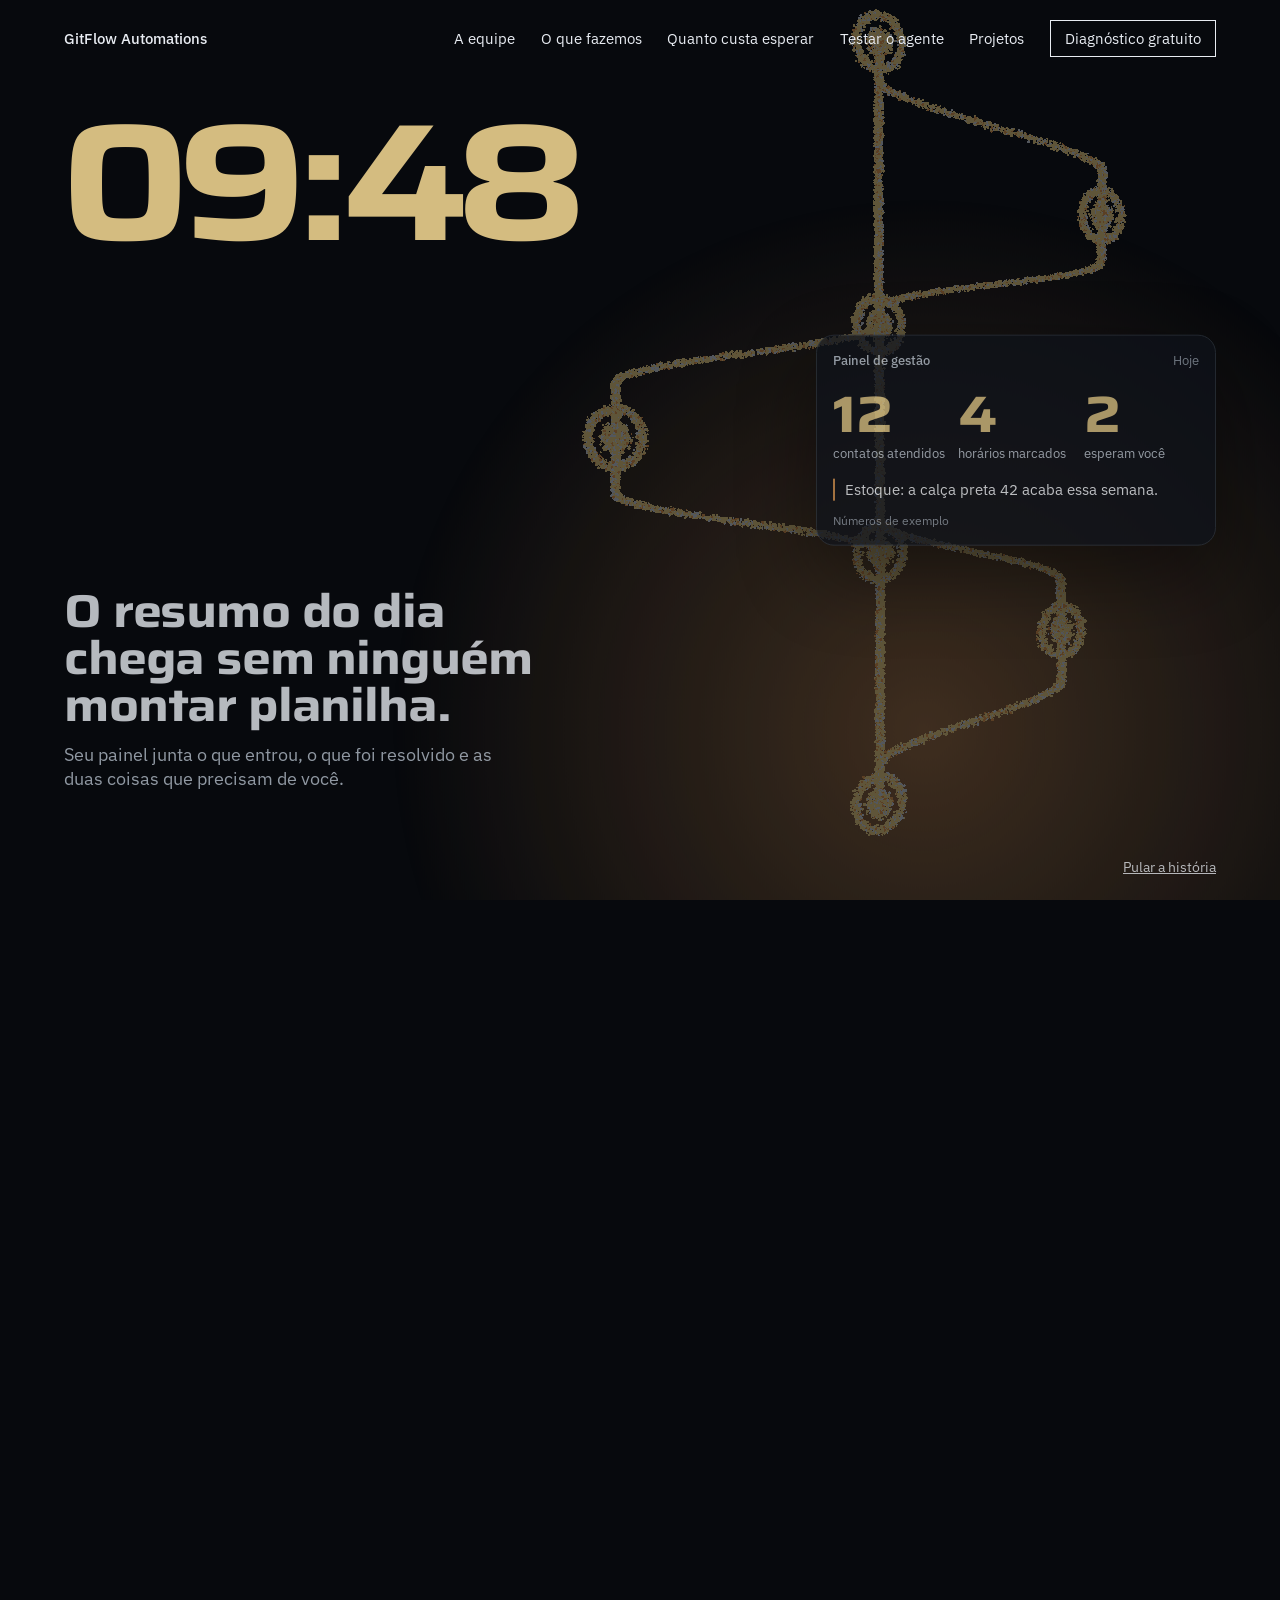
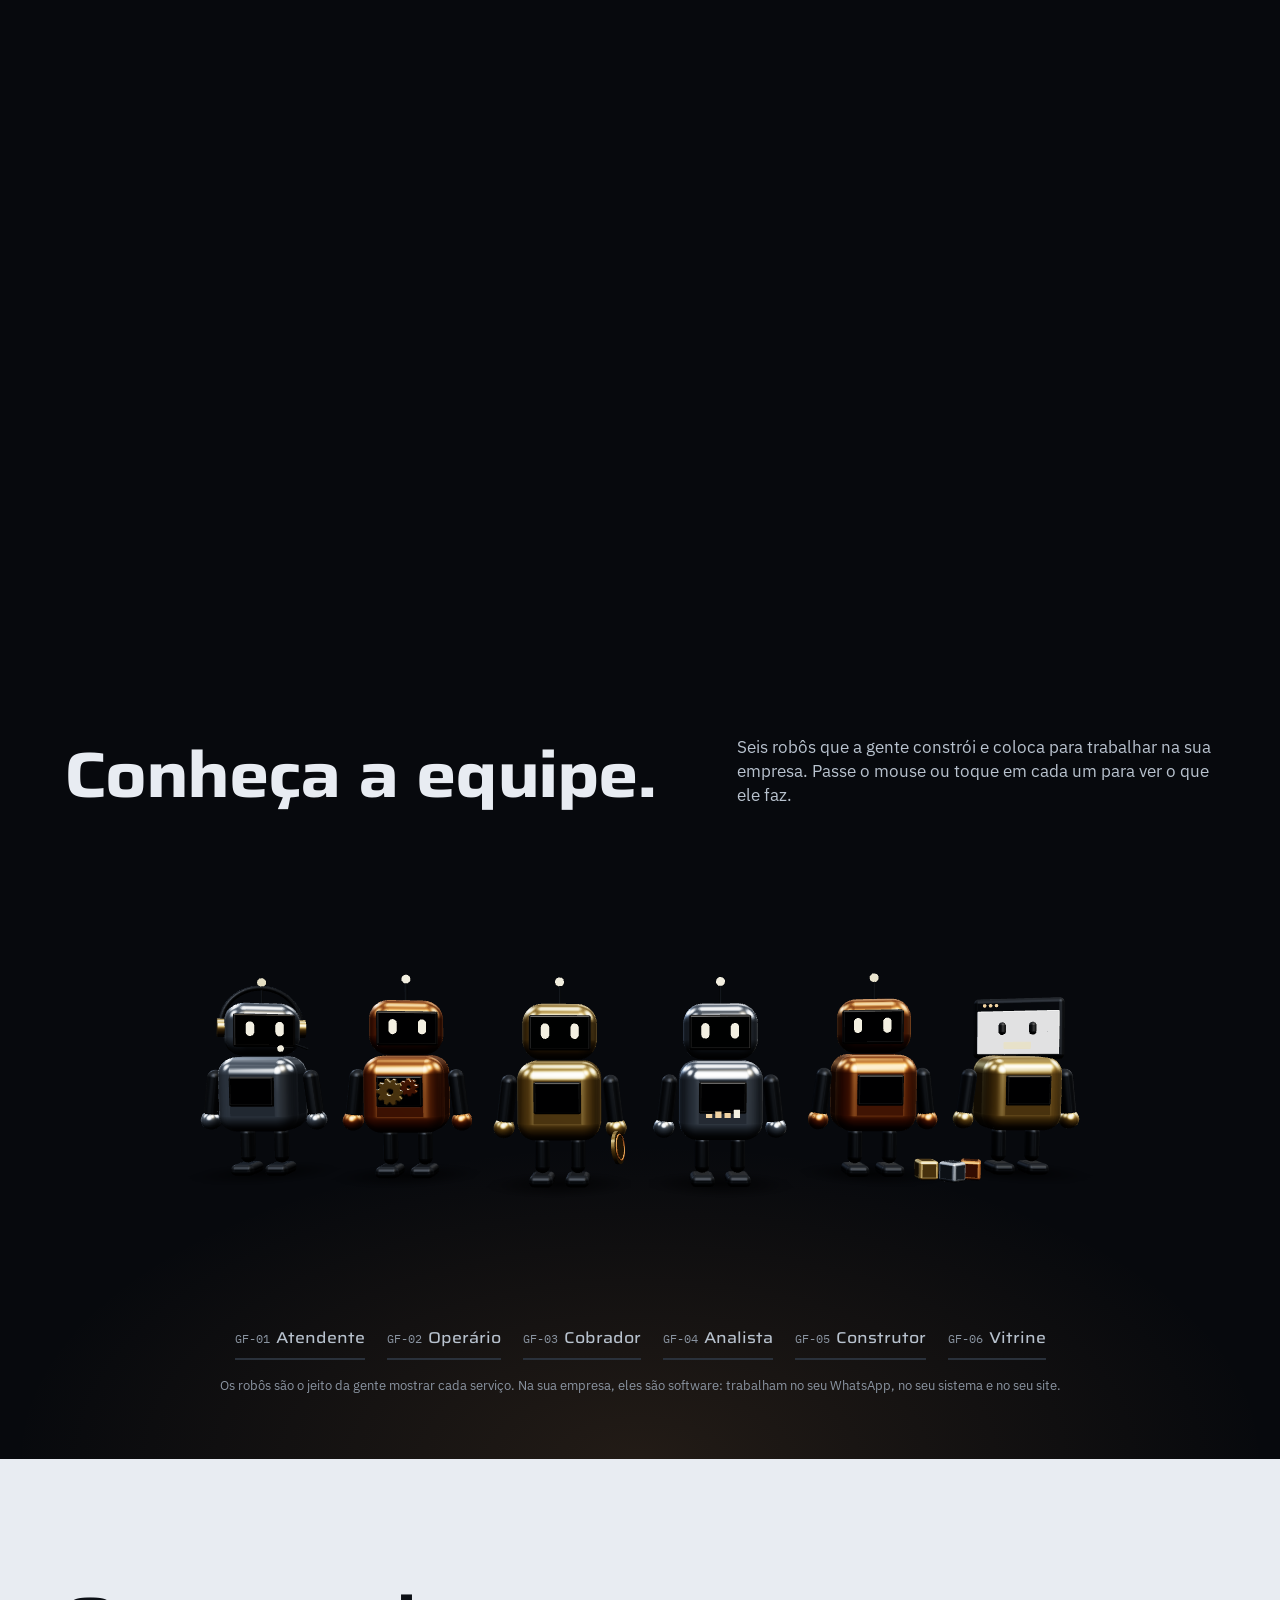
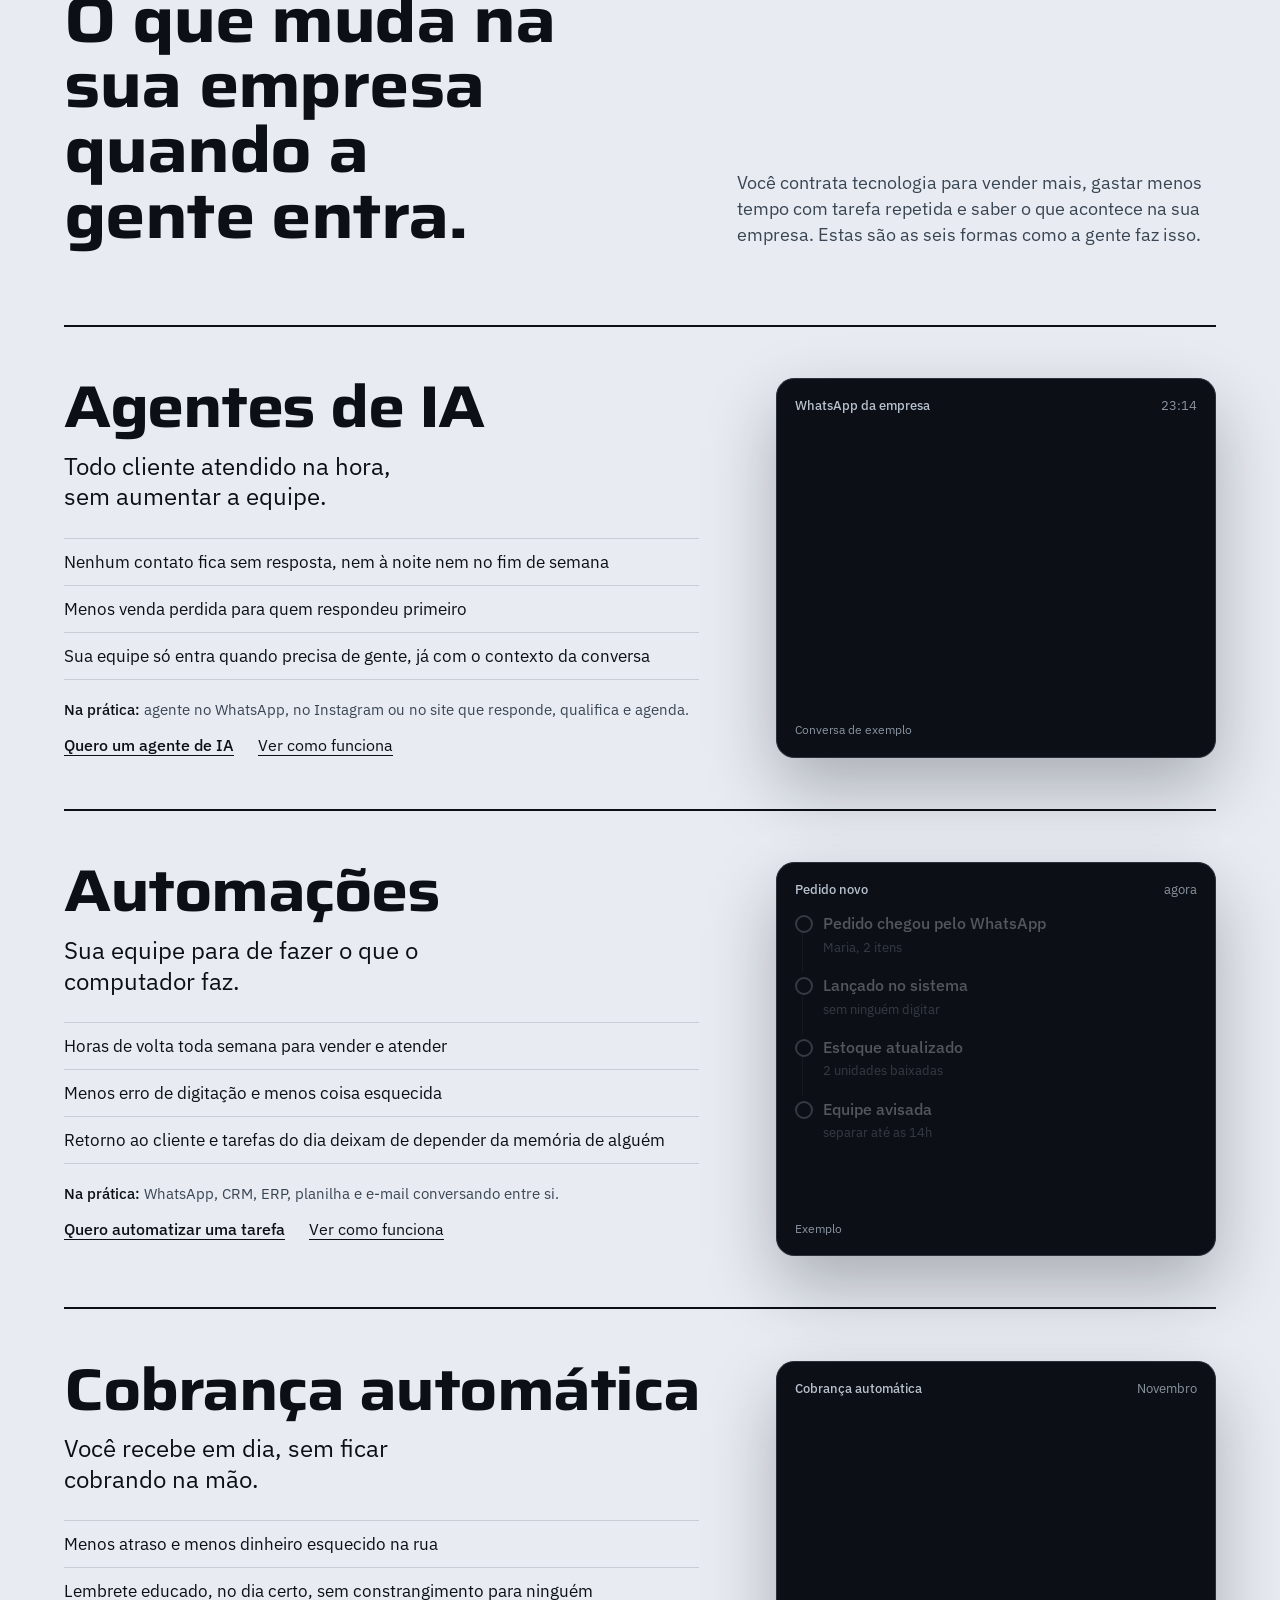
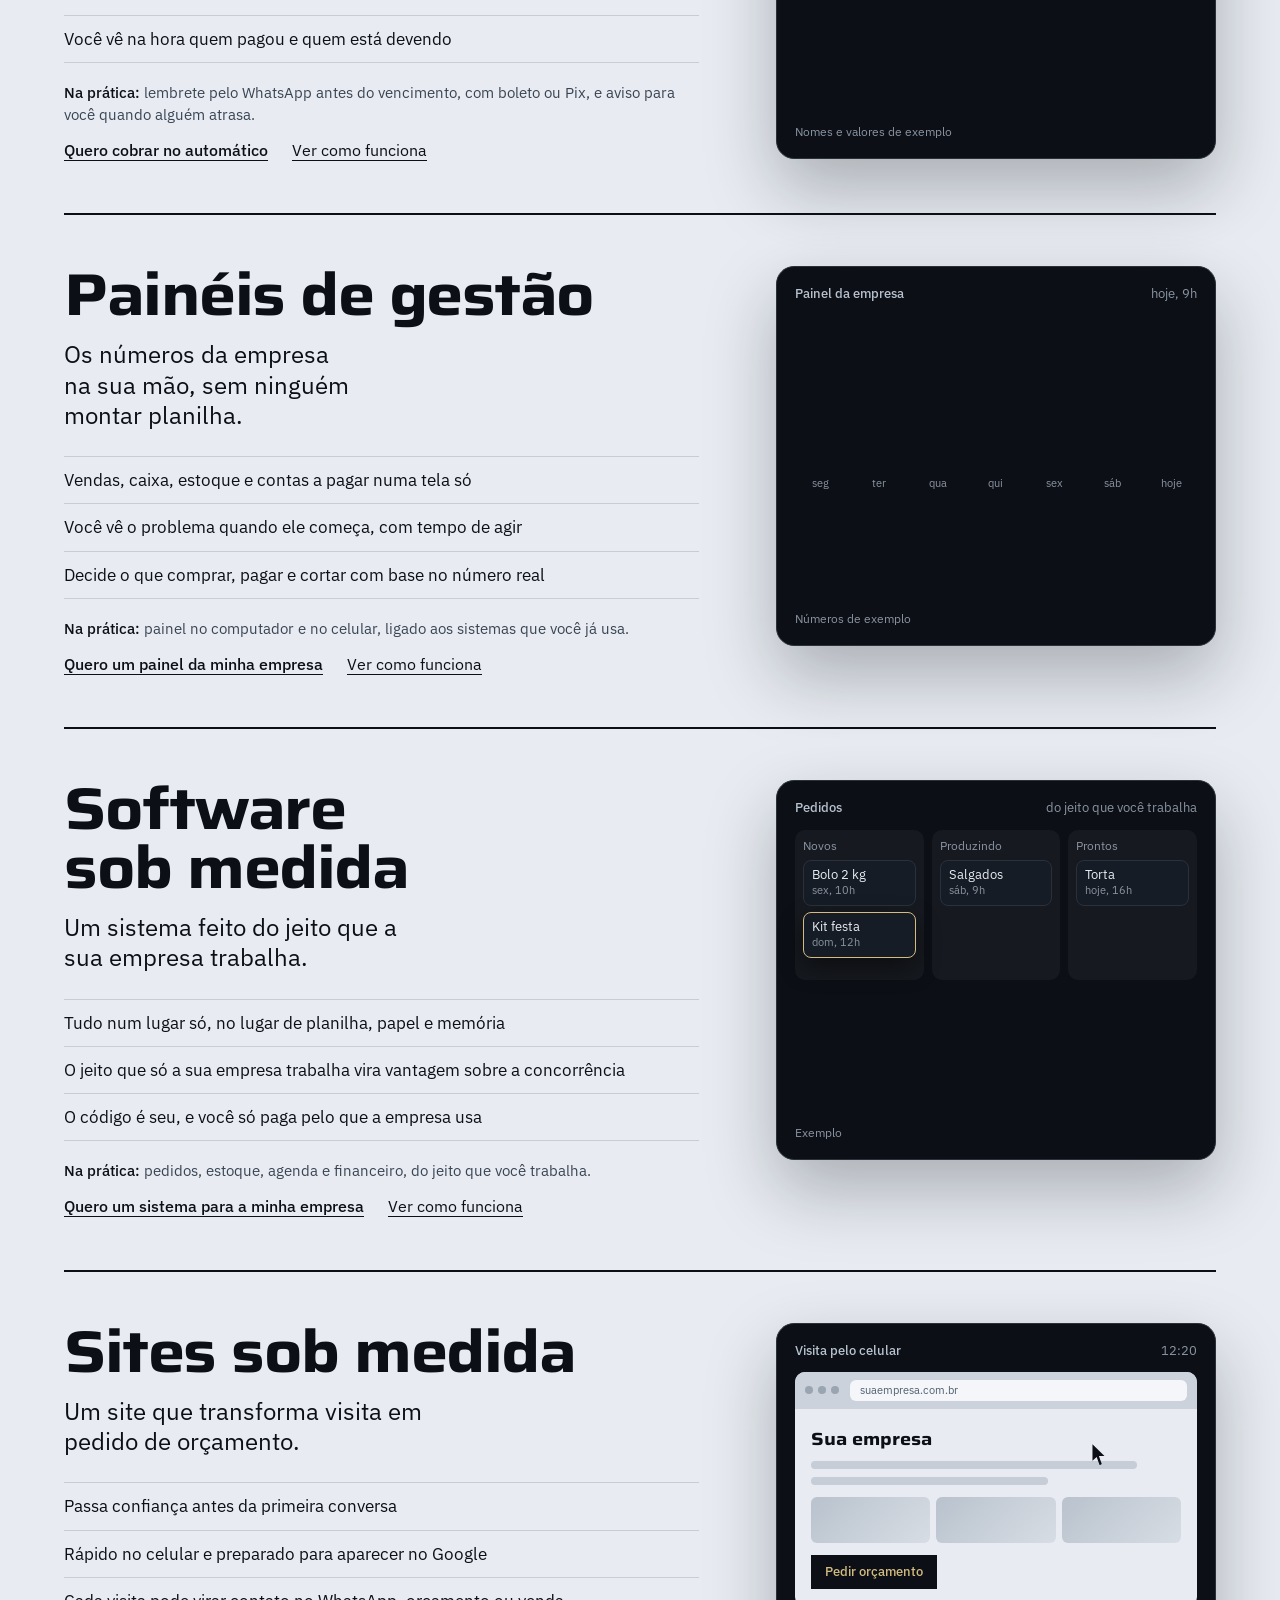
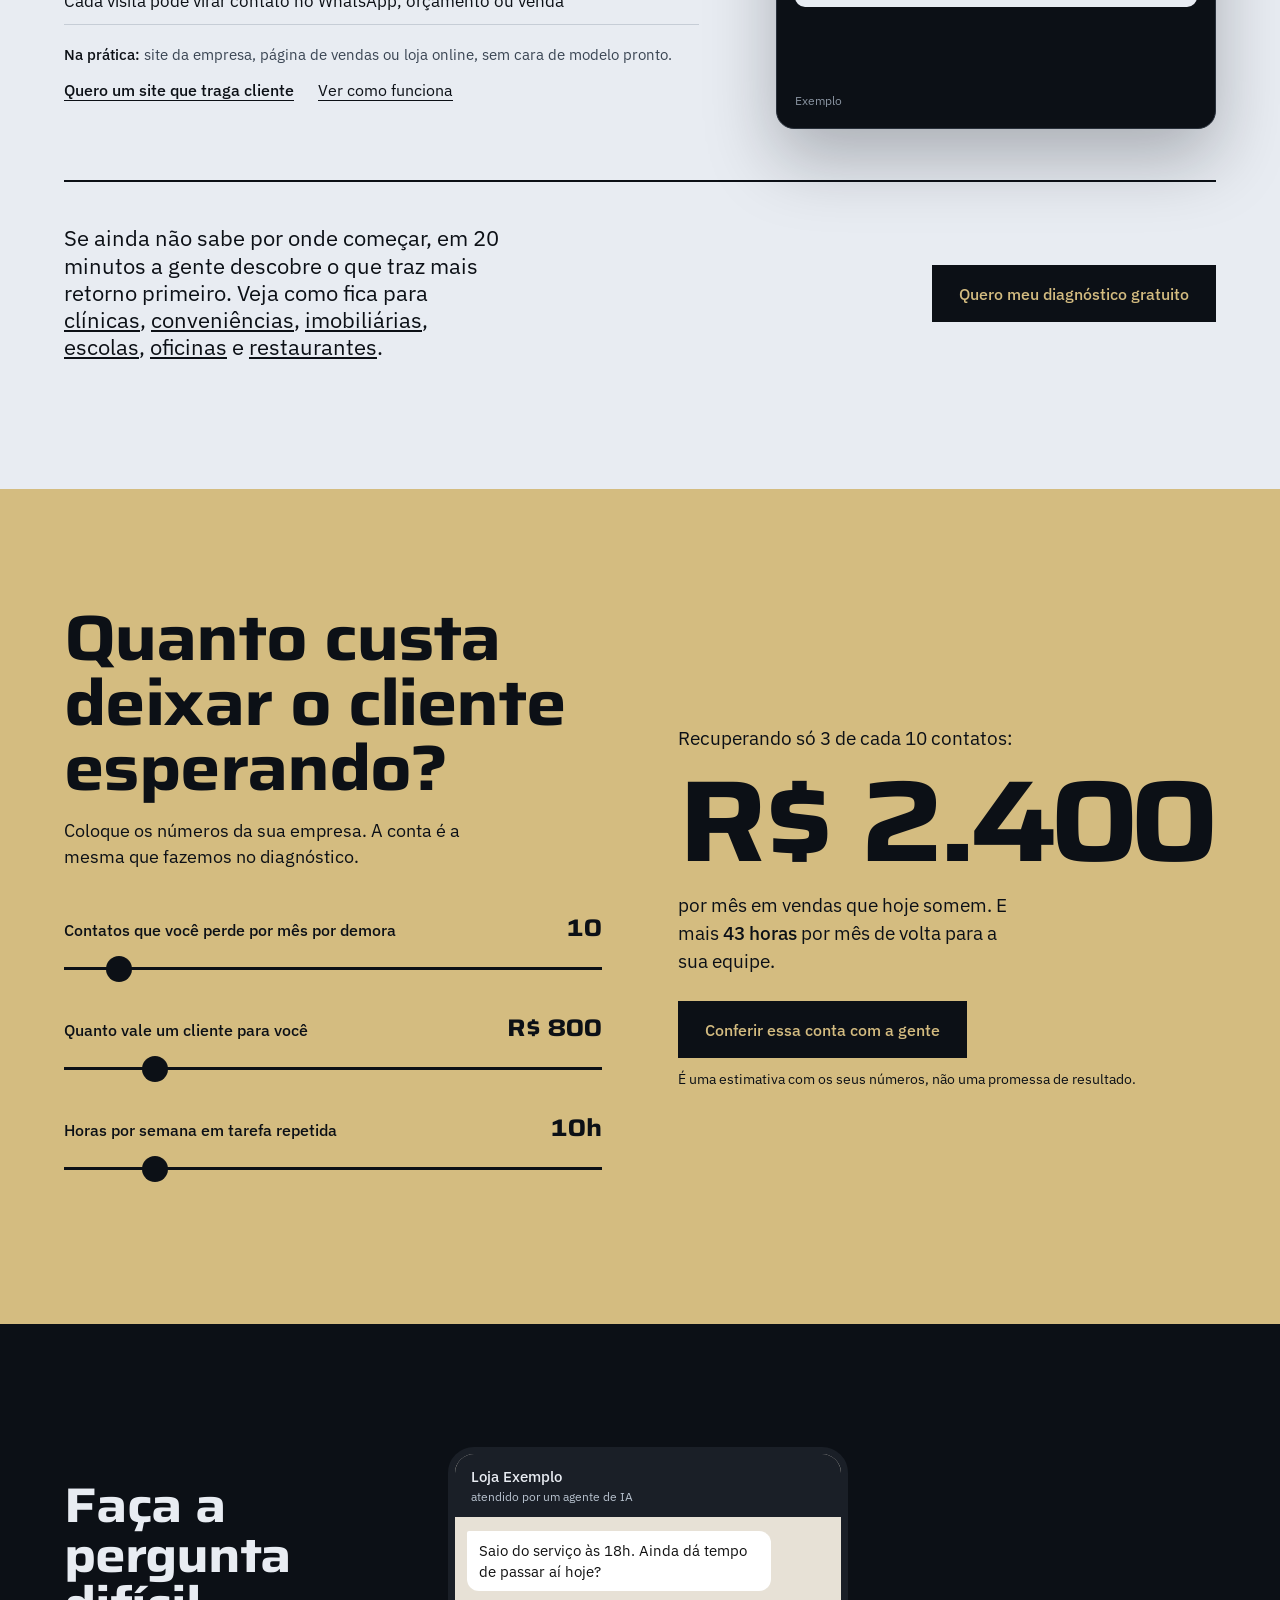
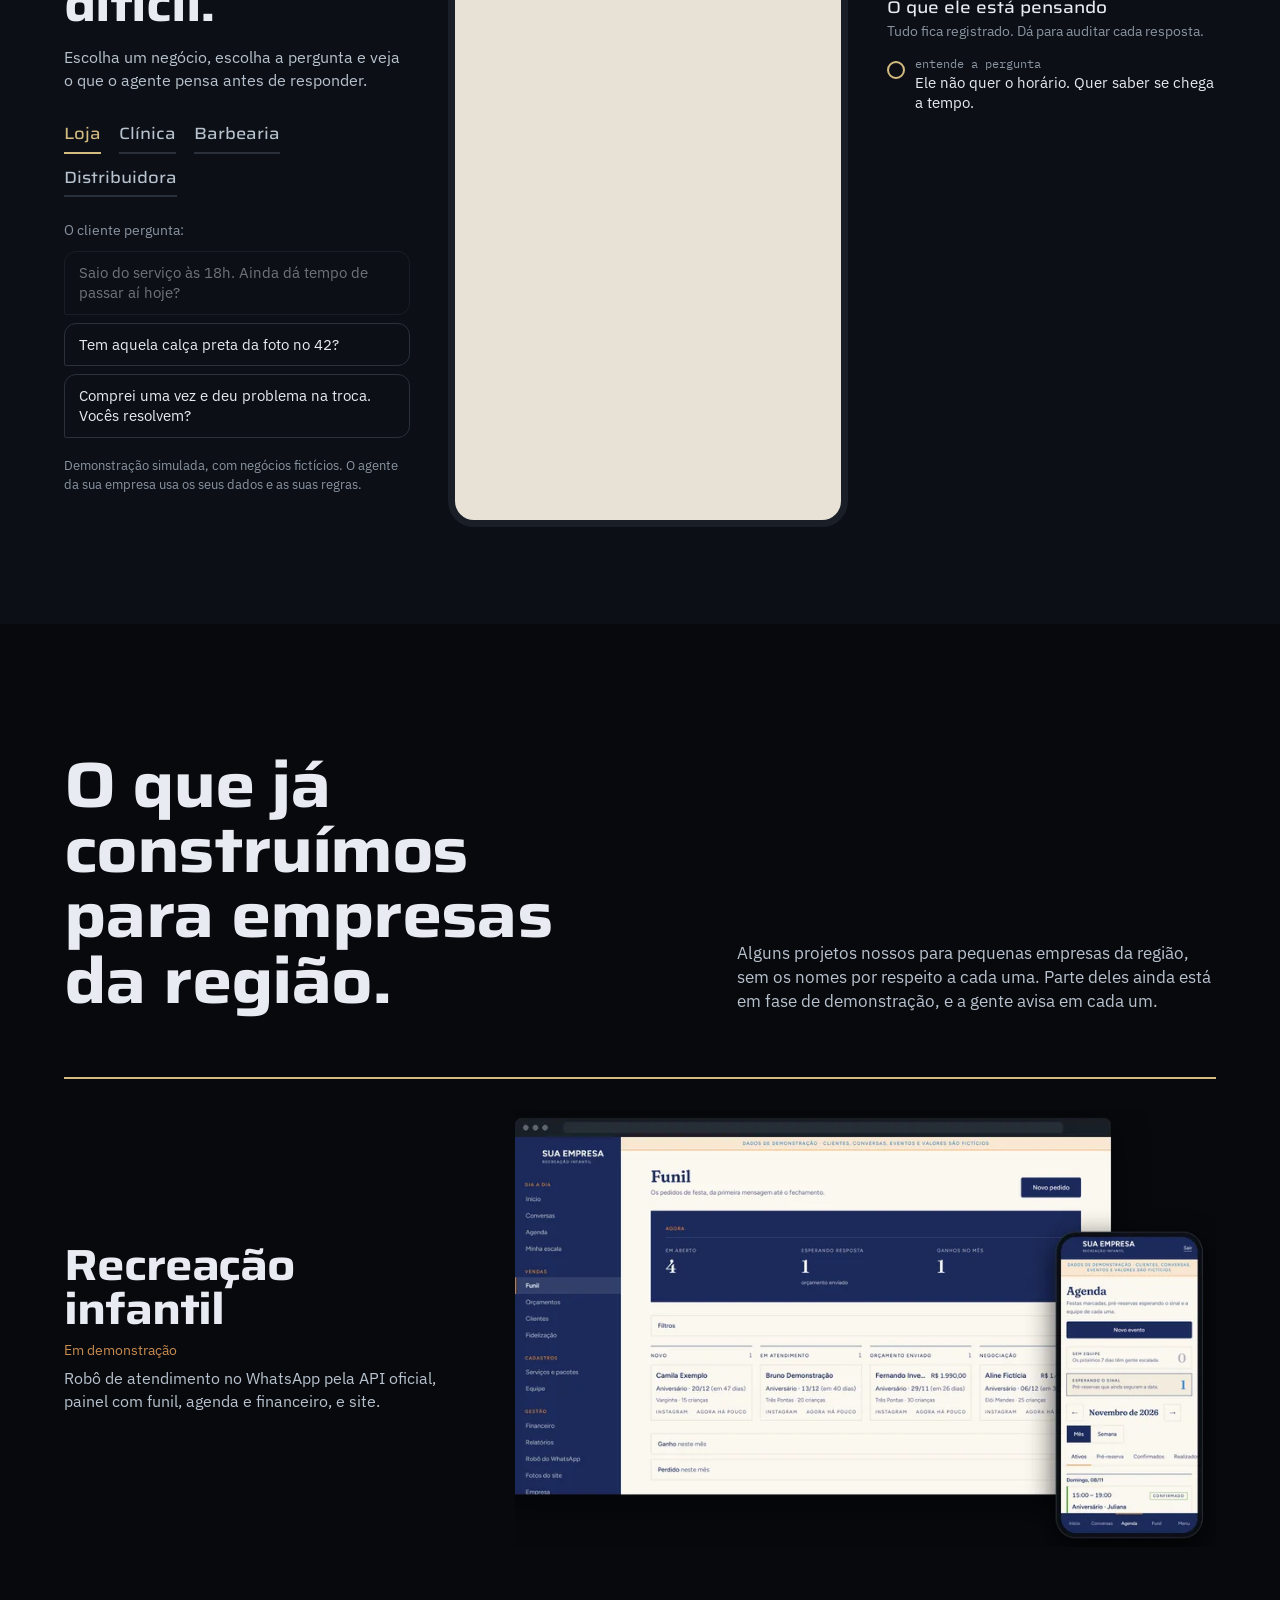
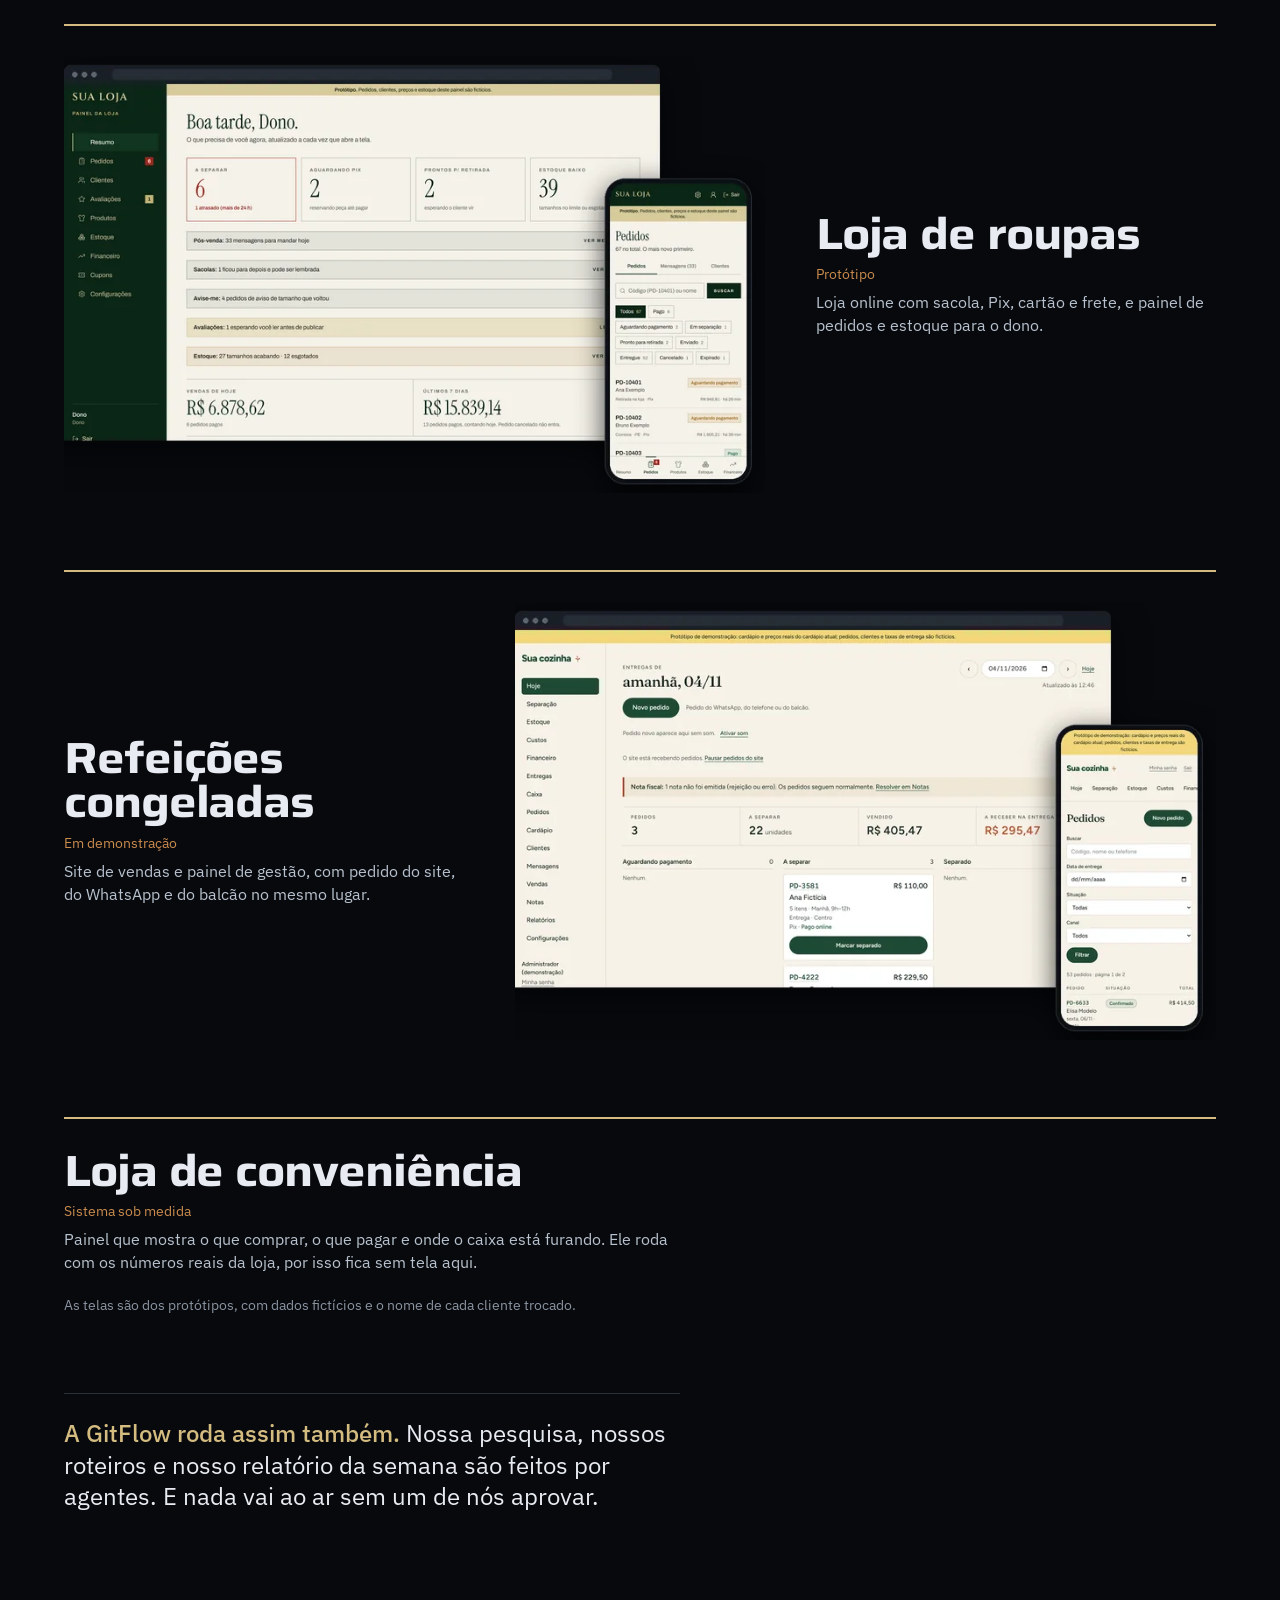
==== index.html @ 9e30b66b "publica a equipe de robôs Co-Authored-By: Claude Opus 5.5 <noreply@anthropic.com>" ====
<!doctype html>
<html lang="pt-BR">
<head>
  <meta charset="utf-8">
  <meta name="viewport" content="width=device-width, initial-scale=1">
  <title>GitFlow Automations | Agentes de IA e automação para empresas</title>
  <meta name="description" content="Agentes de IA, automações, cobrança automática, painéis de gestão, software e sites sob medida para sua empresa atender na hora, receber em dia e decidir com número real. Dois sócios em Três Pontas, MG. Diagnóstico gratuito de 20 minutos.">
  <meta name="theme-color" content="#07090D">
  <meta name="geo.placename" content="Três Pontas, MG">
  <meta property="og:type" content="website">
  <meta property="og:title" content="Seu cliente chamou às 22h. Quem respondeu?">
  <meta property="og:description" content="Agentes de IA, automações, cobrança automática, painéis de gestão, software e sites sob medida, de quem atende a quem constrói. Diagnóstico gratuito de 20 minutos.">
  <meta property="og:locale" content="pt_BR">
  <meta property="og:site_name" content="GitFlow Automations">
  <meta property="og:url" content="https://dfrafinha8-gif.github.io/gitflow-site/">
  <meta property="og:image" content="https://dfrafinha8-gif.github.io/gitflow-site/assets/img/compartilhar.jpg">
  <meta property="og:image:width" content="1200">
  <meta property="og:image:height" content="630">
  <meta property="og:image:alt" content="Seu cliente chamou às 22h. Quem respondeu? GitFlow Automations.">
  <meta name="twitter:card" content="summary_large_image">
  <link rel="canonical" href="https://dfrafinha8-gif.github.io/gitflow-site/">
  <script type="application/ld+json">{"@context":"https://schema.org","@type":"ProfessionalService","name":"GitFlow Automations","url":"https://dfrafinha8-gif.github.io/gitflow-site/","image":"https://dfrafinha8-gif.github.io/gitflow-site/assets/img/compartilhar.jpg","description":"Agentes de IA, automações, cobrança automática, painéis de gestão, software e sites sob medida para pequenas e médias empresas.","email":"gitflowautomations@gmail.com","telephone":"+55 35 9894-3008","address":{"@type":"PostalAddress","addressLocality":"Três Pontas","addressRegion":"MG","addressCountry":"BR"},"areaServed":["Três Pontas, MG","Sul de Minas","Brasil"],"sameAs":["https://www.instagram.com/gitflow.ia/"]}</script>
  <link rel="icon" href="assets/img/simbolo-app.svg" type="image/svg+xml">
  <link rel="preconnect" href="https://fonts.googleapis.com">
  <link rel="preconnect" href="https://fonts.gstatic.com" crossorigin>
  <link href="https://fonts.googleapis.com/css2?family=IBM+Plex+Mono:wght@400&family=IBM+Plex+Sans:wght@400;500&family=Saira:wdth,wght@125,500;125,700&display=swap" rel="stylesheet">
  <link rel="stylesheet" href="assets/css/site.css">
  <script>document.documentElement.classList.add('js');</script>
</head>
<body>
  <a class="pular" href="#conteudo">Pular para o conteúdo</a>

  <header class="nav" data-nav>
    <a class="nav__marca" href="#topo">GitFlow Automations</a>
    <nav aria-label="Principal">
      <a href="#equipe">A equipe</a>
      <a href="#o-que-fazemos">O que fazemos</a>
      <a href="#custo">Quanto custa esperar</a>
      <a href="#ao-vivo">Testar o agente</a>
      <a href="#projetos">Projetos</a>
      <a class="nav__chamar" href="#contato">Diagnóstico gratuito</a>
    </nav>
  </header>

  <main id="conteudo">
    <section class="trilho" id="topo" data-tema="escuro" data-trilho>
      <div class="palco" data-palco>
        <div class="palco__sol" data-sol aria-hidden="true"></div>
        <div class="palco__ouro" data-ouro aria-hidden="true"></div>
        <canvas data-tela aria-hidden="true"></canvas>
        <img class="palco__logo" src="assets/img/simbolo.svg" alt="" width="460" height="460" hidden data-logo>

        <div class="abre" data-abre>
          <h1>Seu cliente chamou às 22h. <b>Quem respondeu?</b></h1>
          <p>Agentes de IA, automações, cobrança automática, painéis de gestão, software e sites sob medida. Para atender na hora, receber em dia e decidir com número real.</p>
          <div class="abre__botoes">
            <a class="botao" href="#contato">Quero meu diagnóstico gratuito</a>
            <a class="botao botao--linha" href="#ao-vivo">Testar o agente agora</a>
          </div>
          <small>Conversa gratuita de 20 minutos, em Três Pontas, no Sul de Minas ou online.</small>
        </div>

        <div class="aviso" data-aviso aria-hidden="true">
          <small>WhatsApp<span>agora</span></small>
          <strong>Oi! Ainda dá pra marcar para amanhã?</strong>
          <span>Esperando resposta há <b data-espera>0:00</b></span>
        </div>

        <div class="relogio" data-relogio aria-hidden="true">22:07</div>

        <article class="hora" data-hora>
          <div class="hora__texto"><h2><span class="so-leitor">22:07. </span>Você estava dormindo.<br>O agente, não.</h2><p>Respondeu, tirou a dúvida e deixou o horário marcado na agenda.</p></div>
          <div class="cartao">
            <small class="cartao__titulo">Agente de IA<span>WhatsApp da empresa</span></small>
            <p class="bolha">Oi! Ainda dá pra marcar para amanhã?</p>
            <p class="bolha bolha--agente">Oi! Dá sim. Tenho às 9h ou às 14h. Qual fica melhor?</p>
            <p class="bolha">9h</p>
            <p class="bolha bolha--agente">Marcado para amanhã às 9h. Te lembro uma hora antes. 👍</p>
            <small class="cartao__nota">Conversa de exemplo</small>
          </div>
        </article>

        <article class="hora" data-hora>
          <div class="hora__texto"><h2><span class="so-leitor">07:30. </span>Quem está para vencer já foi avisado.</h2><p>Lembrete educado, no dia certo, e o pagamento confirmado sem ninguém ficar cobrando na mão.</p></div>
          <div class="cartao">
            <small class="cartao__titulo">Cobrança automática<span>Hoje</span></small>
            <ul class="lista">
              <li><span>Lembrete enviado</span><b>vence amanhã</b></li>
              <li><span>Lembrete enviado</span><b>vence hoje</b></li>
              <li class="ok"><span>Pix confirmado</span><b>baixado no caixa</b></li>
              <li class="alerta"><span>7 dias em atraso</span><b>passou para você</b></li>
            </ul>
            <small class="cartao__nota">Exemplo</small>
          </div>
        </article>

        <article class="hora" data-hora>
          <div class="hora__texto"><h2><span class="so-leitor">09:00. </span>O resumo do dia chega sem ninguém montar planilha.</h2><p>Seu painel junta o que entrou, o que foi resolvido e as duas coisas que precisam de você.</p></div>
          <div class="cartao">
            <small class="cartao__titulo">Painel de gestão<span>Hoje</span></small>
            <div class="numeros">
              <div><b>12</b><span>contatos atendidos</span></div>
              <div><b>4</b><span>horários marcados</span></div>
              <div><b>2</b><span>esperam você</span></div>
            </div>
            <p class="cartao__alerta">Estoque: a calça preta 42 acaba essa semana.</p>
            <small class="cartao__nota">Números de exemplo</small>
          </div>
        </article>

        <article class="hora" data-hora>
          <div class="hora__texto"><h2><span class="so-leitor">12:20. </span>Quem procurou no Google já pediu orçamento.</h2><p>Seu site trabalha na hora do almoço: passa confiança, mostra o que você faz e transforma visita em contato.</p></div>
          <div class="cartao">
            <small class="cartao__titulo">Site sob medida<span>Agora há pouco</span></small>
            <ul class="lista">
              <li><span>Encontrou você</span><b>busca no Google</b></li>
              <li><span>Viu fotos e serviços</span><b>pelo celular</b></li>
              <li class="ok"><span>Pediu orçamento</span><b>chegou no WhatsApp</b></li>
            </ul>
            <small class="cartao__nota">Exemplo</small>
          </div>
        </article>

        <article class="hora" data-hora>
          <div class="hora__texto"><h2><span class="so-leitor">14:15. </span>Quando precisa de gente, ele chama gente.</h2><p>Reclamação, desconto, assunto delicado: o agente passa para a sua equipe, com a conversa já resumida.</p></div>
          <div class="cartao">
            <small class="cartao__titulo">Agente de IA<span>WhatsApp da empresa</span></small>
            <p class="bolha">Comprei uma vez e deu problema na troca. Vocês resolvem?</p>
            <p class="cartao__passo">O agente percebeu que o cliente está chateado e chamou a equipe.</p>
            <p class="bolha bolha--pessoa">Oi! Aqui é a Ana, da loja. Vi o que aconteceu, me conta como posso resolver?</p>
            <small class="cartao__nota">Conversa de exemplo</small>
          </div>
        </article>

        <article class="hora" data-hora>
          <div class="hora__texto"><h2><span class="so-leitor">18:40. </span>Quem pediu orçamento e sumiu recebe um retorno.</h2><p>A automação lembra por você, e a venda que ia esfriar no WhatsApp volta para a mesa.</p></div>
          <div class="cartao">
            <small class="cartao__titulo">Automação<span>Orçamento parado há 3 dias</span></small>
            <p class="bolha bolha--agente">Oi, Paula! Ficou alguma dúvida no orçamento da festa do dia 12? A data ainda está livre.</p>
            <p class="bolha">Oi! Desculpa a demora. Pode fechar.</p>
            <p class="cartao__passo cartao__passo--ok">Pedido avisado para a equipe e data reservada.</p>
            <small class="cartao__nota">Conversa de exemplo</small>
          </div>
        </article>

        <div class="fecho" data-fecho>
          <h2>Quem te atende é quem constrói. O Rafa e o Lucas cuidam de tudo, do diagnóstico ao código.</h2>
          <a class="botao botao--tinta" href="#contato">Falar com o Rafa e o Lucas</a>
        </div>

        <a class="palco__pular" href="#o-que-fazemos" data-pular>Pular a história</a>
      </div>
    </section>

    <section class="equipe" id="equipe" data-tema="escuro" data-equipe aria-labelledby="titulo-equipe">
      <div class="equipe__topo">
        <h2 id="titulo-equipe">Conheça a equipe.</h2>
        <p>Seis robôs que a gente constrói e coloca para trabalhar na sua empresa. Passe o mouse ou toque em cada um para ver o que ele faz.</p>
      </div>
      <div class="equipe__palco" data-equipe-palco>
        <img class="equipe__poster" src="assets/img/equipe.webp" width="1600" height="640" alt="" loading="lazy" decoding="async">
      </div>
      <div class="equipe__nomes" data-equipe-nomes role="group" aria-label="Escolha um robô"></div>
      <div class="equipe__ficha" data-equipe-ficha aria-live="polite"></div>
      <p class="equipe__aviso">Os robôs são o jeito da gente mostrar cada serviço. Na sua empresa, eles são software: trabalham no seu WhatsApp, no seu sistema e no seu site.</p>
    </section>

    <section class="oferta" id="o-que-fazemos" data-tema="papel">
      <div class="oferta__topo">
        <h2>O que muda na sua empresa quando a gente entra.</h2>
        <p>Você contrata tecnologia para vender mais, gastar menos tempo com tarefa repetida e saber o que acontece na sua empresa. Estas são as seis formas como a gente faz isso.</p>
      </div>
      <article class="servico">
        <div class="servico__cabeca">
          <h3>Agentes de IA</h3>
          <p class="servico__promessa">Todo cliente atendido na hora, sem aumentar a equipe.</p>
        </div>
        <div class="servico__detalhe">
          <ul class="marcas">
            <li>Nenhum contato fica sem resposta, nem à noite nem no fim de semana</li>
            <li>Menos venda perdida para quem respondeu primeiro</li>
            <li>Sua equipe só entra quando precisa de gente, já com o contexto da conversa</li>
          </ul>
          <p class="servico__pratica"><b>Na prática:</b> agente no WhatsApp, no Instagram ou no site que responde, qualifica e agenda.</p>
          <div class="servico__links"><a class="servico__botao" href="#contato" data-interesse="Agente de IA">Quero um agente de IA</a><a href="servicos/agentes-de-ia/">Ver como funciona</a></div>
        </div>
        <!-- demo:agentes-de-ia (gerada por scripts/gerar-paginas-site.mjs) -->
        <div class="demo" data-demo aria-hidden="true">
          <p class="demo__topo">WhatsApp da empresa<span>23:14</span></p>
          <div class="demo__corpo">
            <p class="bolha" data-em="300">Boa noite! Vocês atendem sábado?</p>
            <p class="bolha bolha--agente" data-em="1100" data-troca="1900"><span class="demo__antes">digitando…</span><span class="demo__depois">Atendemos sim, das 8h às 13h. Quer que eu reserve um horário?</span></p>
            <p class="bolha" data-em="3300">Quero, às 10h</p>
            <p class="bolha bolha--agente" data-em="4100" data-troca="4800"><span class="demo__antes">digitando…</span><span class="demo__depois">Pronto, sábado às 10h. Te mando um lembrete na sexta. 👍</span></p>
            <p class="demo__selo" data-em="5800">Horário salvo na agenda, sem ninguém acordado</p>
          </div>
          <small class="demo__nota">Conversa de exemplo</small>
        </div>
        <!-- /demo -->
      </article>
      <article class="servico">
        <div class="servico__cabeca">
          <h3>Automações</h3>
          <p class="servico__promessa">Sua equipe para de fazer o que o computador faz.</p>
        </div>
        <div class="servico__detalhe">
          <ul class="marcas">
            <li>Horas de volta toda semana para vender e atender</li>
            <li>Menos erro de digitação e menos coisa esquecida</li>
            <li>Retorno ao cliente e tarefas do dia deixam de depender da memória de alguém</li>
          </ul>
          <p class="servico__pratica"><b>Na prática:</b> WhatsApp, CRM, ERP, planilha e e-mail conversando entre si.</p>
          <div class="servico__links"><a class="servico__botao" href="#contato" data-interesse="Automação">Quero automatizar uma tarefa</a><a href="servicos/automacoes/">Ver como funciona</a></div>
        </div>
        <!-- demo:automacoes (gerada por scripts/gerar-paginas-site.mjs) -->
        <div class="demo" data-demo aria-hidden="true">
          <p class="demo__topo">Pedido novo<span>agora</span></p>
          <div class="demo__corpo">
            <ol class="demo__fluxo">
              <li data-em="400"><b>Pedido chegou pelo WhatsApp</b><span>Maria, 2 itens</span></li>
              <li data-em="1400"><b>Lançado no sistema</b><span>sem ninguém digitar</span></li>
              <li data-em="2400"><b>Estoque atualizado</b><span>2 unidades baixadas</span></li>
              <li data-em="3400"><b>Equipe avisada</b><span>separar até as 14h</span></li>
            </ol>
            <p class="demo__total" data-em="4300">Tarefas feitas sozinhas hoje<b data-conta="37">37</b></p>
          </div>
          <small class="demo__nota">Exemplo</small>
        </div>
        <!-- /demo -->
      </article>
      <article class="servico">
        <div class="servico__cabeca">
          <h3>Cobrança automática</h3>
          <p class="servico__promessa">Você recebe em dia, sem ficar cobrando na mão.</p>
        </div>
        <div class="servico__detalhe">
          <ul class="marcas">
            <li>Menos atraso e menos dinheiro esquecido na rua</li>
            <li>Lembrete educado, no dia certo, sem constrangimento para ninguém</li>
            <li>Você vê na hora quem pagou e quem está devendo</li>
          </ul>
          <p class="servico__pratica"><b>Na prática:</b> lembrete pelo WhatsApp antes do vencimento, com boleto ou Pix, e aviso para você quando alguém atrasa.</p>
          <div class="servico__links"><a class="servico__botao" href="#contato" data-interesse="Cobrança automática">Quero cobrar no automático</a><a href="servicos/cobranca-automatica/">Ver como funciona</a></div>
        </div>
        <!-- demo:cobranca-automatica (gerada por scripts/gerar-paginas-site.mjs) -->
        <div class="demo" data-demo aria-hidden="true">
          <p class="demo__topo">Cobrança automática<span>Novembro</span></p>
          <div class="demo__corpo">
            <ul class="demo__cobrancas">
              <li data-em="300" data-troca="1700"><span>Carla M.</span><b>R$ 180</b><i><span class="demo__antes">lembrete enviado</span><span class="demo__depois">Pix recebido</span></i></li>
              <li data-em="600" data-troca="2500"><span>João P.</span><b>R$ 320</b><i><span class="demo__antes">lembrete enviado</span><span class="demo__depois">Pix recebido</span></i></li>
              <li data-em="900"><span>Renata S.</span><b>R$ 95</b><i>vence amanhã</i></li>
              <li class="demo__atraso" data-em="1200" data-troca="3300"><span>Marcos T.</span><b>R$ 450</b><i><span class="demo__antes">7 dias em atraso</span><span class="demo__depois">passou para você</span></i></li>
            </ul>
            <p class="demo__total" data-em="3900">Recebido em dia este mês<b data-conta="12480" data-moeda>R$ 12.480</b></p>
          </div>
          <small class="demo__nota">Nomes e valores de exemplo</small>
        </div>
        <!-- /demo -->
      </article>
      <article class="servico">
        <div class="servico__cabeca">
          <h3>Painéis de gestão</h3>
          <p class="servico__promessa">Os números da empresa na sua mão, sem ninguém montar planilha.</p>
        </div>
        <div class="servico__detalhe">
          <ul class="marcas">
            <li>Vendas, caixa, estoque e contas a pagar numa tela só</li>
            <li>Você vê o problema quando ele começa, com tempo de agir</li>
            <li>Decide o que comprar, pagar e cortar com base no número real</li>
          </ul>
          <p class="servico__pratica"><b>Na prática:</b> painel no computador e no celular, ligado aos sistemas que você já usa.</p>
          <div class="servico__links"><a class="servico__botao" href="#contato" data-interesse="Painel de gestão">Quero um painel da minha empresa</a><a href="servicos/paineis-de-gestao/">Ver como funciona</a></div>
        </div>
        <!-- demo:paineis-de-gestao (gerada por scripts/gerar-paginas-site.mjs) -->
        <div class="demo" data-demo aria-hidden="true">
          <p class="demo__topo">Painel da empresa<span>hoje, 9h</span></p>
          <div class="demo__corpo">
            <div class="demo__kpis">
              <p data-em="300"><b data-conta="4870" data-moeda>R$ 4.870</b><span>vendas hoje</span></p>
              <p data-em="500"><b data-conta="23">23</b><span>pedidos</span></p>
              <p data-em="700"><b data-conta="2">2</b><span>esperam você</span></p>
            </div>
            <div class="demo__barras" data-em="1200">
              <i style="--h:46%;--i:0"></i><i style="--h:62%;--i:1"></i><i style="--h:38%;--i:2"></i><i style="--h:70%;--i:3"></i><i style="--h:84%;--i:4"></i><i style="--h:58%;--i:5"></i><i style="--h:92%;--i:6"></i>
            </div>
            <p class="demo__dias"><span>seg</span><span>ter</span><span>qua</span><span>qui</span><span>sex</span><span>sáb</span><span>hoje</span></p>
            <p class="demo__alerta" data-em="2800">Estoque: 3 produtos acabam essa semana.</p>
          </div>
          <small class="demo__nota">Números de exemplo</small>
        </div>
        <!-- /demo -->
      </article>
      <article class="servico">
        <div class="servico__cabeca">
          <h3>Software sob medida</h3>
          <p class="servico__promessa">Um sistema feito do jeito que a sua empresa trabalha.</p>
        </div>
        <div class="servico__detalhe">
          <ul class="marcas">
            <li>Tudo num lugar só, no lugar de planilha, papel e memória</li>
            <li>O jeito que só a sua empresa trabalha vira vantagem sobre a concorrência</li>
            <li>O código é seu, e você só paga pelo que a empresa usa</li>
          </ul>
          <p class="servico__pratica"><b>Na prática:</b> pedidos, estoque, agenda e financeiro, do jeito que você trabalha.</p>
          <div class="servico__links"><a class="servico__botao" href="#contato" data-interesse="Software sob medida">Quero um sistema para a minha empresa</a><a href="servicos/software-sob-medida/">Ver como funciona</a></div>
        </div>
        <!-- demo:software-sob-medida (gerada por scripts/gerar-paginas-site.mjs) -->
        <div class="demo" data-demo aria-hidden="true">
          <p class="demo__topo">Pedidos<span>do jeito que você trabalha</span></p>
          <div class="demo__corpo">
            <div class="demo__quadro">
              <div class="demo__coluna"><small>Novos</small><p class="demo__ficha">Bolo 2 kg<span>sex, 10h</span></p></div>
              <div class="demo__coluna"><small>Produzindo</small><p class="demo__ficha">Salgados<span>sáb, 9h</span></p></div>
              <div class="demo__coluna"><small>Prontos</small><p class="demo__ficha">Torta<span>hoje, 16h</span></p></div>
              <p class="demo__ficha demo__mover" data-troca="1400,3000">Kit festa<span>dom, 12h</span></p>
            </div>
            <p class="demo__selo" data-em="3900">Cliente avisado: o pedido está pronto</p>
          </div>
          <small class="demo__nota">Exemplo</small>
        </div>
        <!-- /demo -->
      </article>
      <article class="servico">
        <div class="servico__cabeca">
          <h3>Sites sob medida</h3>
          <p class="servico__promessa">Um site que transforma visita em pedido de orçamento.</p>
        </div>
        <div class="servico__detalhe">
          <ul class="marcas">
            <li>Passa confiança antes da primeira conversa</li>
            <li>Rápido no celular e preparado para aparecer no Google</li>
            <li>Cada visita pode virar contato no WhatsApp, orçamento ou venda</li>
          </ul>
          <p class="servico__pratica"><b>Na prática:</b> site da empresa, página de vendas ou loja online, sem cara de modelo pronto.</p>
          <div class="servico__links"><a class="servico__botao" href="#contato" data-interesse="Site sob medida">Quero um site que traga cliente</a><a href="servicos/sites-sob-medida/">Ver como funciona</a></div>
        </div>
        <!-- demo:sites-sob-medida (gerada por scripts/gerar-paginas-site.mjs) -->
        <div class="demo" data-demo aria-hidden="true">
          <p class="demo__topo">Visita pelo celular<span>12:20</span></p>
          <div class="demo__corpo">
            <div class="demo__navegador">
              <p class="demo__barra"><i></i><i></i><i></i><span>suaempresa.com.br</span></p>
              <div class="demo__pagina">
                <strong>Sua empresa</strong>
                <span class="demo__linha" style="width:88%"></span>
                <span class="demo__linha" style="width:64%"></span>
                <span class="demo__fotos"><i></i><i></i><i></i></span>
                <span class="demo__botao" data-troca="2300">Pedir orçamento</span>
                <i class="demo__cursor" data-troca="900,2200"></i>
              </div>
            </div>
            <div class="demo__notif" data-em="3000"><small>WhatsApp<span>agora</span></small><strong>Novo pedido de orçamento pelo site</strong></div>
          </div>
          <small class="demo__nota">Exemplo</small>
        </div>
        <!-- /demo -->
      </article>
      <div class="oferta__fim">
        <p>Se ainda não sabe por onde começar, em 20 minutos a gente descobre o que traz mais retorno primeiro. Veja como fica para <a href="para/clinicas/">clínicas</a>, <a href="para/conveniencias/">conveniências</a>, <a href="para/imobiliarias/">imobiliárias</a>, <a href="para/escolas-e-cursos/">escolas</a>, <a href="para/oficinas/">oficinas</a> e <a href="para/restaurantes/">restaurantes</a>.</p>
        <a class="botao botao--tinta" href="#contato">Quero meu diagnóstico gratuito</a>
      </div>
    </section>

    <section class="custo" id="custo" data-tema="ouro" data-calculo>
      <div class="custo__texto">
        <h2>Quanto custa deixar o cliente esperando?</h2>
        <p>Coloque os números da sua empresa. A conta é a mesma que fazemos no diagnóstico.</p>
        <label>Contatos que você perde por mês por demora<output data-saida="perdidos"></output>
          <input type="range" name="perdidos" min="2" max="100" step="1" value="10"></label>
        <label>Quanto vale um cliente para você<output data-saida="valor"></output>
          <input type="range" name="valor" min="50" max="5000" step="50" value="800"></label>
        <label>Horas por semana em tarefa repetida<output data-saida="horas"></output>
          <input type="range" name="horas" min="1" max="60" step="1" value="10"></label>
      </div>
      <div class="custo__conta" aria-live="polite">
        <p>Recuperando só 3 de cada 10 contatos:</p>
        <strong data-dinheiro>R$ 2.400</strong>
        <p>por mês em vendas que hoje somem. E mais <b data-tempo>43 horas</b> por mês de volta para a sua equipe.</p>
        <a class="botao botao--tinta" href="#contato" data-levar>Conferir essa conta com a gente</a>
        <small>É uma estimativa com os seus números, não uma promessa de resultado.</small>
      </div>
    </section>

    <section class="vivo" id="ao-vivo" data-tema="escuro" data-ao-vivo>
      <div class="vivo__intro">
        <h2>Faça a pergunta difícil.</h2>
        <p>Escolha um negócio, escolha a pergunta e veja o que o agente pensa antes de responder.</p>
        <div class="vivo__negocios" data-negocios role="group" aria-label="Escolha um negócio"></div>
        <p class="vivo__rotulo">O cliente pergunta:</p>
        <div class="vivo__perguntas" data-perguntas role="group" aria-label="Escolha uma pergunta"></div>
        <p class="vivo__aviso">Demonstração simulada, com negócios fictícios. O agente da sua empresa usa os seus dados e as suas regras.</p>
      </div>
      <div class="fone" aria-label="Conversa de exemplo no WhatsApp" role="group">
        <div class="fone__topo"><span data-nome>Loja Exemplo</span><small>atendido por um agente de IA</small></div>
        <div class="fone__conversa" data-conversa aria-live="polite"></div>
      </div>
      <div class="vivo__mente">
        <h3>O que ele está pensando</h3>
        <p>Tudo fica registrado. Dá para auditar cada resposta.</p>
        <ol class="mente" data-mente></ol>
      </div>
    </section>

    <section class="projetos" id="projetos" data-tema="escuro">
      <div class="projetos__topo">
        <h2>O que já construímos para empresas da região.</h2>
        <p>Alguns projetos nossos para pequenas empresas da região, sem os nomes por respeito a cada uma. Parte deles ainda está em fase de demonstração, e a gente avisa em cada um.</p>
      </div>
      <div class="obras">
        <article class="obra obra--tela">
          <div class="obra__texto">
            <small>Em demonstração</small>
            <h3>Recreação infantil</h3>
            <p>Robô de atendimento no WhatsApp pela API oficial, painel com funil, agenda e financeiro, e site.</p>
          </div>
          <figure class="obra__tela"><img src="assets/img/projetos/recreacao-infantil-800.webp" srcset="assets/img/projetos/recreacao-infantil-800.webp 800w, assets/img/projetos/recreacao-infantil.webp 1600w" sizes="(max-width: 1050px) 92vw, 58vw" width="1600" height="1000" loading="lazy" decoding="async" alt="Painel da recreação infantil: o funil de pedidos de festa no computador e a agenda do mês no celular"></figure>
        </article>
        <article class="obra obra--tela">
          <div class="obra__texto">
            <small>Protótipo</small>
            <h3>Loja de roupas</h3>
            <p>Loja online com sacola, Pix, cartão e frete, e painel de pedidos e estoque para o dono.</p>
          </div>
          <figure class="obra__tela"><img src="assets/img/projetos/loja-de-roupas-800.webp" srcset="assets/img/projetos/loja-de-roupas-800.webp 800w, assets/img/projetos/loja-de-roupas.webp 1600w" sizes="(max-width: 1050px) 92vw, 58vw" width="1600" height="1000" loading="lazy" decoding="async" alt="Painel da loja de roupas: o resumo do dia com vendas, peças a separar e estoque baixo no computador, e os pedidos no celular"></figure>
        </article>
        <article class="obra obra--tela">
          <div class="obra__texto">
            <small>Em demonstração</small>
            <h3>Refeições congeladas</h3>
            <p>Site de vendas e painel de gestão, com pedido do site, do WhatsApp e do balcão no mesmo lugar.</p>
          </div>
          <figure class="obra__tela"><img src="assets/img/projetos/refeicoes-congeladas-800.webp" srcset="assets/img/projetos/refeicoes-congeladas-800.webp 800w, assets/img/projetos/refeicoes-congeladas.webp 1600w" sizes="(max-width: 1050px) 92vw, 58vw" width="1600" height="1000" loading="lazy" decoding="async" alt="Painel das refeições congeladas: as entregas do dia e o que separar no computador, e a lista de pedidos no celular"></figure>
        </article>
        <article class="obra">
          <small>Sistema sob medida</small>
          <h3>Loja de conveniência</h3>
          <p>Painel que mostra o que comprar, o que pagar e onde o caixa está furando. Ele roda com os números reais da loja, por isso fica sem tela aqui.</p>
        </article>
      </div>
      <p class="projetos__aviso">As telas são dos protótipos, com dados fictícios e o nome de cada cliente trocado.</p>
      <p class="projetos__nos"><b>A GitFlow roda assim também.</b> Nossa pesquisa, nossos roteiros e nosso relatório da semana são feitos por agentes. E nada vai ao ar sem um de nós aprovar.</p>
    </section>

    <section class="como" id="como" data-tema="papel">
      <h2>Automação feita às pressas funciona até alguém mudar um campo no CRM.</h2>
      <p class="como__intro">Por isso tratamos automação como software: com versão, com revisão e com alguém olhando.</p>
      <ol class="fluxo">
        <li><strong>20 minutos de conversa</strong><p>Presencial na região, online no resto do Brasil. Você sai sabendo o que traz mais retorno primeiro, mesmo que não feche com a gente.</p></li>
        <li><strong>Prazo e valor fechados</strong><p>Você recebe escopo, prazo e valor antes de começar, e o preço não muda no meio do projeto.</p></li>
        <li><strong>Você testa antes de entrar</strong><p>Construímos num ambiente separado e mostramos com os seus dados. Só entra no ar depois do seu ok.</p></li>
        <li><strong>A gente continua olhando</strong><p>Com alertas e correção. Automação que falha em silêncio é pior que nenhuma.</p></li>
      </ol>
      <div class="garantias">
        <p><b>O que é seu fica com você.</b> Código e contas no seu nome, sem ficar refém de fornecedor.</p>
        <p><b>A IA tem limite.</b> Ela só faz o que você autorizar, e o que é sensível passa por uma pessoa.</p>
        <p><b>Só API oficial.</b> Nada de gambiarra que coloca o número da sua empresa em risco.</p>
      </div>
    </section>

    <section class="duvidas" id="duvidas" data-tema="escuro">
      <h2>O que todo dono pergunta antes de fechar</h2>
      <div>
        <details><summary>Meu cliente vai perceber que é um robô e não vai gostar?</summary><p>O agente se apresenta como assistente e não tenta se passar por pessoa. O que irrita é robô de menu que não entende e não deixa falar com ninguém. O nosso entende o que foi escrito e chama a sua equipe quando o assunto pede.</p></details>
        <details><summary>E se a IA responder errado?</summary><p>Ela não fica solta. Trabalha só com as informações que você aprovou, tem limites definidos com você e passa para uma pessoa quando não tem certeza. Toda conversa fica registrada para conferir.</p></details>
        <details><summary>Minha empresa é pequena. Isso é para mim?</summary><p>É justamente para você. Empresa pequena não tem gordura: quando o dono é quem responde, cobra e confere, cada hora de volta aparece no resultado. Na conversa a gente te fala com franqueza se vale a pena.</p></details>
        <details><summary>Quanto custa?</summary><p>Depende do que vai ser feito, por isso fechamos o valor depois do diagnóstico, antes de começar. A pergunta que importa é quanto custa manter como está hoje. Use a calculadora acima e traga o número para a conversa.</p></details>
        <details><summary>O WhatsApp Business já não tem IA própria?</summary><p>Tem, a Meta lançou um agente próprio e ele é cobrado por uso. Para casos simples pode bastar, e se for o seu caso a gente fala. Quando precisa consultar sua agenda, seu estoque ou seu sistema e seguir as suas regras, aí entra o que a gente constrói.</p></details>
        <details><summary>A cobrança automática não vai incomodar meu cliente?</summary><p>Você define o tom, os dias e quem recebe. O lembrete é educado, e quem está em atraso há mais tempo passa para você decidir como tratar.</p></details>
        <details><summary>Preciso trocar os sistemas que já uso?</summary><p>Quase nunca. Conectamos o que você já tem. Só sugerimos trocar quando a ferramenta atual realmente impede a automação.</p></details>
        <details><summary>E se parar de funcionar?</summary><p>As automações são monitoradas. Quando algo sai do normal, o alerta chega para nós e a gente corrige. E você fala direto com quem construiu.</p></details>
        <details><summary>Meus dados ficam seguros?</summary><p>Usamos as permissões mínimas necessárias, seguimos a LGPD e documentamos por onde cada dado passa.</p></details>
      </div>
    </section>

    <section class="contato" id="contato" data-tema="ouro">
      <div>
        <h2>Em 20 minutos você sabe o que fazer primeiro.</h2>
        <p>Você conversa direto com o Rafa ou com o Lucas e sai com a conta feita e o primeiro passo definido, feche com a gente ou não.</p>
        <p class="contato__socios"><a href="https://www.instagram.com/rafinha_doridio/" rel="noopener">Rafa @rafinha_doridio</a><a href="https://www.instagram.com/lucasveloso_vs/" rel="noopener">Lucas @lucasveloso_vs</a></p>
      </div>
      <form class="form" data-contato novalidate>
        <label>Seu nome<input name="nome" autocomplete="name" required></label>
        <label>Sua empresa<input name="empresa" autocomplete="organization"></label>
        <label>O que você procura?<select name="interesse" data-interesse-campo>
          <option>Ainda não sei</option>
          <option>Agente de IA</option>
          <option>Automação</option>
          <option>Cobrança automática</option>
          <option>Painel de gestão</option>
          <option>Software sob medida</option>
          <option>Site sob medida</option>
        </select></label>
        <label>O que mais toma o seu tempo hoje?<textarea name="processo" rows="3" autocomplete="off" required placeholder="Ex.: responder orçamento no WhatsApp"></textarea></label>
        <button type="submit" class="botao botao--tinta">Pedir meu diagnóstico pelo WhatsApp</button>
        <small>Abre o WhatsApp com a mensagem pronta. Nada é enviado sem você apertar enviar. <a href="privacidade/">Política de privacidade</a>.</small>
      </form>
    </section>
  </main>

  <footer class="rodape" data-tema="escuro">
    <img src="assets/img/logo-horizontal-escuro.svg" alt="GitFlow Automations" width="170">
    <nav class="rodape__links" aria-label="Páginas">
      <a href="servicos/agentes-de-ia/">Agentes de IA</a>
      <a href="servicos/automacoes/">Automações</a>
      <a href="servicos/cobranca-automatica/">Cobrança automática</a>
      <a href="servicos/paineis-de-gestao/">Painéis de gestão</a>
      <a href="servicos/software-sob-medida/">Software sob medida</a>
      <a href="servicos/sites-sob-medida/">Sites sob medida</a>
      <a href="para/clinicas/">Clínicas e consultórios</a>
      <a href="para/conveniencias/">Conveniências e mercadinhos</a>
      <a href="para/imobiliarias/">Imobiliárias e corretores</a>
      <a href="para/escolas-e-cursos/">Escolas e cursos</a>
      <a href="para/oficinas/">Oficinas e assistências</a>
      <a href="para/restaurantes/">Restaurantes e delivery</a>
      <a href="privacidade/">Política de privacidade</a>
    </nav>
    <a href="https://www.instagram.com/gitflow.ia/" data-instagram rel="noopener">Instagram @gitflow.ia</a>
    <span>© <span data-ano>2026</span> GitFlow Automations, Três Pontas, MG</span>
    <small data-medicao hidden>Medimos as visitas de forma anônima, sem cookies.</small>
  </footer>

  <a class="fixo" href="#contato" data-fixo>Diagnóstico gratuito</a>

  <script src="assets/js/comum.js" defer></script>
  <script src="assets/js/site.js" defer></script>
  <script src="assets/js/ao-vivo.js" defer></script>
  <script src="assets/js/materia.js" defer></script>
  <script src="assets/js/demos.js" defer></script>
  <script src="assets/js/equipe.js" type="module"></script>
</body>
</html>
---- assets/css/site.css ----
:root {
  color-scheme: dark;
  --fundo: #07090D;
  --grafite: #0C1016;
  --ouro: #D4BC80;
  --prata: #B8C2CE;
  --bronze: #C98B4E;
  --papel: #E8ECF2;
  --tinta: #0C1016;
  --fio: #2A313B;
  --apagado: #8A94A1;
  --borda: clamp(16px, 5vw, 72px);
  --titulo: 'Saira', sans-serif;
  --mola: cubic-bezier(.2, .7, .2, 1);
}

* { box-sizing: border-box; margin: 0; }
html { background: var(--fundo); scroll-behavior: smooth; }
body { color: var(--papel); font-family: 'IBM Plex Sans', sans-serif; line-height: 1.45; overflow-x: hidden; }
h1, h2, h3 { font-family: var(--titulo); font-stretch: 125%; font-weight: 700; letter-spacing: -.025em; line-height: 1.02; }
h2 { font-size: clamp(2rem, 5vw, 5.4rem); }
h1, h2, h3 { text-wrap: balance; }
p, li { text-wrap: pretty; }
[id] { scroll-margin-top: 72px; }
a, button, summary, input, select, textarea { touch-action: manipulation; }
/* Seções claras pedem controles claros */
.oferta, .custo, .como, .contato, .pag-dor, .pag-muda, .pag-outros, .priv { color-scheme: light; }
a { color: inherit; }
img { max-width: 100%; height: auto; display: block; }
img[hidden] { display: none; }
:focus-visible { outline: 2px solid currentColor; outline-offset: 3px; }
.so-leitor { position: absolute; width: 1px; height: 1px; overflow: hidden; clip-path: inset(50%); }

.pular { position: absolute; left: -999px; top: 8px; z-index: 30; background: var(--ouro); color: var(--tinta); padding: 10px 16px; }
.pular:focus { left: 8px; }

.botao { display: inline-block; background: var(--ouro); color: var(--tinta); padding: 17px 26px; font: 500 1.02rem 'IBM Plex Sans', sans-serif; text-decoration: none; border: 1px solid var(--ouro); cursor: pointer; transition: background .2s, color .2s, transform .3s var(--mola); }
.botao:hover { background: var(--papel); border-color: var(--papel); transform: translateY(-2px); }
.botao--linha { background: transparent; color: var(--papel); border-color: var(--apagado); }
.botao--linha:hover { background: var(--papel); color: var(--tinta); }
.botao--tinta { background: var(--tinta); border-color: var(--tinta); color: var(--ouro); }
.botao--tinta:hover { background: #000; border-color: #000; color: #fff; }

/* Navegação: a cor acompanha a seção que está atrás dela */
.nav { position: fixed; inset: 0 0 auto 0; z-index: 20; display: flex; justify-content: space-between; align-items: center; gap: 20px; padding: clamp(12px, 1.6vw, 20px) var(--borda); color: var(--papel); font-size: .92rem; transition: color .25s, background .25s; pointer-events: none; }
.nav a { pointer-events: auto; text-decoration: none; }
.nav[data-sobre=ouro], .nav[data-sobre=papel] { color: var(--tinta); }
.nav[data-solta=true] { pointer-events: auto; backdrop-filter: blur(10px); background: rgba(7, 9, 13, .84); }
.nav[data-solta=true][data-sobre=ouro] { background: rgba(212, 188, 128, .9); }
.nav[data-solta=true][data-sobre=papel] { background: rgba(232, 236, 242, .9); }
.nav__marca { font-weight: 500; }
.nav nav { display: flex; align-items: center; gap: clamp(14px, 2vw, 30px); }
.nav nav a:hover { text-decoration: underline; text-underline-offset: 4px; }
.nav__chamar { border: 1px solid currentColor; padding: 7px 14px; }

/* A história: o palco fica preso enquanto o trilho rola */
.trilho { position: relative; height: 780vh; }
.palco { position: sticky; top: 0; height: 100vh; height: 100svh; overflow: hidden; background: var(--fundo); }
.palco canvas { position: absolute; inset: 0; width: 100%; height: 100%; display: block; }
.palco__sol { position: absolute; left: 30%; bottom: -70vh; width: 120vh; height: 120vh; border-radius: 50%; background: radial-gradient(closest-side, rgba(201, 139, 78, .34), rgba(201, 139, 78, 0)); opacity: 0; will-change: transform, opacity; }
.palco__ouro { position: absolute; inset: 0; background: var(--ouro); opacity: 0; }
.palco__logo { position: absolute; right: 8vw; top: 50%; width: min(40vw, 460px); transform: translateY(-50%); }
.palco__pular { position: absolute; right: var(--borda); bottom: 22px; font-size: .85rem; opacity: .75; }
.palco__pular[hidden] { display: none; }

.abre { position: absolute; left: var(--borda); bottom: clamp(30px, 9vh, 90px); width: min(54vw, 900px); will-change: transform, opacity; }
.abre h1 { font-size: clamp(2.5rem, 5.7vw, 6.4rem); text-shadow: 0 0 30px var(--fundo); }
.abre h1 b { color: var(--ouro); font-weight: 700; display: block; }
.abre p { margin-top: clamp(14px, 2vw, 24px); max-width: 44ch; font-size: clamp(1.05rem, 1.5vw, 1.4rem); line-height: 1.34; color: var(--papel); text-shadow: 0 0 18px var(--fundo); }
.abre__botoes { display: flex; flex-wrap: wrap; gap: 10px; margin-top: clamp(18px, 2.4vw, 30px); }
.abre small { display: block; margin-top: 14px; color: var(--prata); font-size: .88rem; }

.aviso { position: absolute; right: var(--borda); bottom: clamp(60px, 9vh, 90px); width: 300px; padding: 14px 16px; background: rgba(20, 25, 32, .9); border: 1px solid var(--fio); border-radius: 14px; box-shadow: 0 18px 50px rgba(0, 0, 0, .5); }
.aviso small { display: flex; justify-content: space-between; font-size: .75rem; color: var(--apagado); margin-bottom: 4px; }
.aviso strong { display: block; font-weight: 500; }
.aviso > span { display: block; margin-top: 8px; padding-top: 8px; border-top: 1px solid var(--fio); font-size: .84rem; color: var(--bronze); }
.aviso b { font: 400 .84rem 'IBM Plex Mono', monospace; }
.js .aviso { animation: chega .7s 1s var(--mola) backwards; }
@keyframes chega { from { opacity: 0; transform: translateY(-16px) scale(.96); } }

.relogio { position: absolute; left: var(--borda); top: clamp(64px, 12vh, 120px); font: 700 clamp(4rem, 13vw, 14rem)/.9 var(--titulo); font-stretch: 125%; font-variant-numeric: tabular-nums; letter-spacing: -.04em; color: var(--ouro); opacity: 0; }

.hora { padding: 40px var(--borda); }
.hora h2 { font-size: clamp(1.7rem, 3.6vw, 3.9rem); }
.hora__texto p { margin-top: 14px; font-size: clamp(1rem, 1.4vw, 1.3rem); line-height: 1.35; color: var(--prata); max-width: 40ch; }
.js .hora { position: absolute; inset: 0; padding: 0; opacity: 0; visibility: hidden; pointer-events: none; }
.js .hora__texto { position: absolute; left: var(--borda); bottom: clamp(50px, 11vh, 110px); width: min(50vw, 800px); }
.js .cartao { position: absolute; right: var(--borda); top: 50%; transform: translateY(-50%); }

.cartao { width: min(400px, 100%); background: rgba(16, 20, 27, .93); border: 1px solid var(--fio); border-radius: 18px; padding: 16px; display: flex; flex-direction: column; gap: 8px; box-shadow: 0 30px 80px rgba(0, 0, 0, .55); }
.cartao__titulo { display: flex; justify-content: space-between; gap: 12px; color: var(--prata); font-size: .8rem; font-weight: 500; margin-bottom: 4px; }
.cartao__titulo span { color: var(--apagado); font-weight: 400; text-align: right; }
.cartao__nota { color: var(--apagado); font-size: .72rem; margin-top: 4px; }
.cartao__passo { font: 400 .78rem 'IBM Plex Mono', monospace; color: var(--bronze); padding: 2px 4px; }
.cartao__passo--ok { color: var(--ouro); }
.cartao__alerta { border-left: 2px solid var(--bronze); padding-left: 10px; font-size: .93rem; }
.bolha { align-self: flex-start; max-width: 88%; background: #fff; color: #111; padding: 9px 12px; border-radius: 12px 12px 12px 2px; font-size: .95rem; line-height: 1.34; }
.bolha--agente { align-self: flex-end; background: #D8E9C9; border-radius: 12px 12px 2px 12px; }
.bolha--pessoa { align-self: flex-end; background: #F0D9B8; border-radius: 12px 12px 2px 12px; }
.lista { list-style: none; padding: 0; }
.lista li { display: flex; justify-content: space-between; gap: 14px; padding: 11px 0; border-bottom: 1px solid var(--fio); font-size: .95rem; }
.lista b { font-weight: 400; color: var(--apagado); text-align: right; }
.lista .ok b { color: var(--ouro); }
.lista .alerta b { color: var(--bronze); }
.numeros { display: grid; grid-template-columns: repeat(3, 1fr); gap: 10px; padding: 6px 0 10px; }
.numeros b { display: block; font: 700 clamp(2.2rem, 4vw, 3.2rem)/1 var(--titulo); font-stretch: 125%; color: var(--ouro); }
.numeros span { display: block; margin-top: 6px; font-size: .8rem; color: var(--prata); line-height: 1.2; }

.fecho { padding: 60px var(--borda); }
.fecho h2 { font-size: clamp(1.7rem, 3.6vw, 3.9rem); max-width: 22ch; margin-bottom: 22px; }
.js .fecho { position: absolute; left: var(--borda); bottom: clamp(44px, 10vh, 100px); width: min(46vw, 760px); padding: 0; color: var(--tinta); opacity: 0; visibility: hidden; }
.fecho b { font-weight: 700; }

html:not(.js) .trilho { height: auto; }
html:not(.js) .palco { position: static; height: auto; padding: 90px 0 30px; }
html:not(.js) .palco canvas, html:not(.js) .palco__pular, html:not(.js) .aviso, html:not(.js) .relogio, html:not(.js) .palco__sol, html:not(.js) .palco__ouro { display: none; }
html:not(.js) .abre { position: static; padding: 0 var(--borda) 30px; width: auto; }
html:not(.js) .cartao { margin-top: 20px; }

/* A equipe de robôs (assets/js/equipe.js) */
.equipe { position: relative; padding: clamp(70px, 9vw, 130px) var(--borda) clamp(40px, 5vw, 70px); background: radial-gradient(70vw 50vh at 50% 100%, rgba(201, 139, 78, .14), transparent 70%), var(--fundo); }
.equipe__topo { display: grid; grid-template-columns: 1.3fr 1fr; gap: clamp(20px, 4vw, 70px); align-items: end; }
.equipe__topo p { font-size: clamp(1rem, 1.3vw, 1.2rem); color: var(--prata); }
.equipe__palco { position: relative; height: clamp(360px, 54vh, 580px); margin-top: clamp(10px, 2vw, 30px); }
.equipe__palco canvas { position: absolute; inset: 0; width: 100%; height: 100%; display: block; touch-action: pan-y; }
.equipe__poster { position: absolute; inset: 0; width: 100%; height: 100%; object-fit: contain; transition: opacity .4s; }
.equipe--3d .equipe__poster { opacity: 0; }
.equipe__nomes { display: flex; flex-wrap: wrap; justify-content: center; gap: 6px 22px; }
.equipe__nomes button { all: unset; cursor: pointer; padding: 8px 0; border-bottom: 2px solid var(--fio); font-family: var(--titulo); font-stretch: 125%; font-weight: 500; font-size: .98rem; color: var(--prata); transition: color .2s, border-color .2s; }
.equipe__nomes button small { font: 400 .72rem 'IBM Plex Mono', monospace; color: var(--apagado); margin-right: 6px; }
.equipe__nomes button:hover, .equipe__nomes button[aria-pressed=true] { color: var(--ouro); border-color: var(--ouro); }
.equipe__nomes button:focus-visible { outline: 2px solid var(--ouro); outline-offset: 4px; }
.equipe__ficha { position: absolute; z-index: 3; left: 50%; top: 40%; width: min(350px, calc(100vw - 32px)); padding: 18px 18px 16px; background: rgba(12, 16, 22, .95); border: 1px solid var(--fio); border-radius: 16px; box-shadow: 0 30px 70px rgba(0, 0, 0, .55); opacity: 0; transform: translateY(10px) scale(.98); transition: opacity .25s, transform .35s var(--mola); pointer-events: none; }
.equipe__ficha[data-aberta=true] { opacity: 1; transform: none; pointer-events: auto; }
.equipe__codigo { display: flex; justify-content: space-between; gap: 12px; font-size: .78rem; color: var(--apagado); }
.equipe__codigo b { font-weight: 500; color: var(--bronze); }
.equipe__ficha h3 { font-size: 1.6rem; margin: 4px 0 6px; color: var(--ouro); }
.equipe__ficha ul { list-style: none; padding: 0; margin: 12px 0; }
.equipe__ficha li { position: relative; padding: 6px 0 6px 18px; border-top: 1px solid var(--fio); font-size: .9rem; color: var(--prata); }
.equipe__ficha li::before { content: ""; position: absolute; left: 0; top: 13px; width: 7px; height: 7px; border-radius: 50%; background: var(--ouro); }
.equipe__ficha dl { display: grid; grid-template-columns: auto 1fr; gap: 4px 12px; font-size: .82rem; margin-bottom: 14px; }
.equipe__ficha dt { color: var(--apagado); }
.equipe__ficha dd { margin: 0; }
.equipe__acoes { display: flex; flex-wrap: wrap; align-items: center; gap: 10px 18px; }
.equipe__acoes .botao { padding: 11px 16px; font-size: .92rem; }
.equipe__acoes a:not(.botao) { font-size: .9rem; text-underline-offset: 4px; }
.equipe__aviso { margin-top: 16px; text-align: center; font-size: .82rem; color: var(--apagado); }

/* Calculadora */
.custo { background: var(--ouro); color: var(--tinta); display: grid; grid-template-columns: 1fr 1fr; gap: clamp(30px, 6vw, 100px); padding: clamp(70px, 9vw, 130px) var(--borda); }
.custo__texto > p { margin: 18px 0 clamp(24px, 3vw, 40px); font-size: clamp(1.05rem, 1.4vw, 1.3rem); max-width: 38ch; }
.custo label { display: grid; grid-template-columns: 1fr auto; gap: 8px 16px; align-items: baseline; font-weight: 500; margin-bottom: 26px; }
.custo output { font: 700 1.5rem var(--titulo); font-stretch: 125%; font-variant-numeric: tabular-nums; }
.custo input[type=range] { grid-column: 1 / -1; width: 100%; height: 28px; appearance: none; -webkit-appearance: none; background: transparent; cursor: pointer; }
.custo input[type=range]::-webkit-slider-runnable-track { height: 3px; background: var(--tinta); }
.custo input[type=range]::-moz-range-track { height: 3px; background: var(--tinta); }
.custo input[type=range]::-webkit-slider-thumb { -webkit-appearance: none; width: 26px; height: 26px; margin-top: -11.5px; border-radius: 50%; background: var(--tinta); border: 0; }
.custo input[type=range]::-moz-range-thumb { width: 26px; height: 26px; border-radius: 50%; background: var(--tinta); border: 0; }
.custo__conta { align-self: center; display: flex; flex-direction: column; align-items: flex-start; }
.custo__conta p { font-size: clamp(1.05rem, 1.5vw, 1.35rem); max-width: 34ch; }
.custo__conta strong { display: block; font: 700 clamp(3.2rem, 9vw, 9.6rem)/1 var(--titulo); font-stretch: 125%; font-variant-numeric: tabular-nums; letter-spacing: -.04em; margin: 12px 0; white-space: nowrap; }
.custo__conta b { font-weight: 500; }
.custo__conta .botao { margin-top: 26px; }
.custo__conta small { margin-top: 12px; font-size: .85rem; }

/* Ao vivo */
.vivo { background: var(--grafite); min-height: 100vh; display: grid; grid-template-columns: minmax(0, 1.05fr) minmax(320px, 400px) minmax(0, 1fr); gap: clamp(20px, 3vw, 48px); padding: clamp(70px, 8vh, 96px) var(--borda) clamp(30px, 5vh, 56px); align-items: center; }
.vivo h2 { font-size: clamp(2rem, 3.8vw, 4.2rem); }
.vivo__intro > p { margin-top: 16px; font-size: clamp(1rem, 1.2vw, 1.12rem); color: var(--prata); max-width: 44ch; }
.vivo__negocios { display: flex; flex-wrap: wrap; gap: 6px 18px; margin-top: 24px; }
.vivo__negocios button { all: unset; cursor: pointer; padding: 6px 0; border-bottom: 2px solid var(--fio); font-family: var(--titulo); font-stretch: 125%; font-weight: 500; font-size: 1.02rem; color: var(--prata); transition: color .2s, border-color .2s; }
.vivo__negocios button:hover { color: var(--papel); }
.vivo__negocios button:focus-visible { outline: 2px solid var(--ouro); outline-offset: 2px; }
.vivo__negocios button[aria-pressed=true] { color: var(--ouro); border-color: var(--ouro); }
.vivo__intro .vivo__rotulo { margin-top: 24px; font-size: .85rem; color: var(--apagado); }
.vivo__perguntas { display: flex; flex-direction: column; gap: 8px; margin-top: 10px; }
.vivo__perguntas button { all: unset; cursor: pointer; padding: 11px 14px; border: 1px solid var(--fio); border-radius: 12px 12px 12px 2px; font-size: .95rem; line-height: 1.3; transition: background .2s, border-color .2s, opacity .2s; }
.vivo__perguntas button:hover { background: #fff; color: #111; border-color: #fff; }
.vivo__perguntas button:focus-visible { outline: 2px solid var(--ouro); outline-offset: 2px; }
.vivo__perguntas button[data-usada=true] { opacity: .45; }
.vivo__intro .vivo__aviso { margin-top: 18px; font-size: .82rem; color: var(--apagado); }
.fone { background: #E7E1D6; color: #111; height: min(80vh, 680px); display: flex; flex-direction: column; border-radius: 26px; overflow: hidden; border: 7px solid #1A1F27; }
.fone__topo { background: #1A1F27; color: var(--papel); padding: 12px 16px; font-size: .92rem; font-weight: 500; }
.fone__topo small { display: block; font-weight: 400; color: var(--prata); font-size: .76rem; }
.fone__conversa { flex: 1; overflow-y: auto; padding: 14px 12px; display: flex; flex-direction: column; gap: 8px; }
.msg { max-width: 84%; padding: 9px 12px; font-size: .95rem; line-height: 1.36; border-radius: 12px; animation: entra .28s ease-out; }
.msg--cliente { align-self: flex-start; background: #fff; border-top-left-radius: 2px; }
.msg--agente { align-self: flex-end; background: #D8E9C9; border-top-right-radius: 2px; }
.msg--humano { align-self: flex-end; background: #F0D9B8; border-top-right-radius: 2px; }
.digitando { align-self: flex-end; font-size: .82rem; color: #555; padding: 2px 6px; }
@keyframes entra { from { opacity: 0; transform: translateY(8px); } }
.vivo__mente h3 { font-size: 1.05rem; font-weight: 500; letter-spacing: 0; margin-bottom: 6px; }
.vivo__mente > p { color: var(--apagado); font-size: .85rem; margin-bottom: 14px; }
.mente { position: relative; list-style: none; padding: 0; min-height: 320px; max-height: 62vh; overflow-y: auto; }
.passo { position: relative; padding: 0 0 15px 28px; animation: entra .3s ease-out; font-size: .93rem; line-height: 1.38; }
.passo::before { content: ""; position: absolute; left: 0; top: 5px; width: 14px; height: 14px; border-radius: 50%; background: var(--grafite); border: 2px solid var(--ouro); }
.passo--ok::before { background: var(--ouro); }
.passo--alerta::before { background: var(--bronze); border-color: var(--bronze); }
.passo code { display: block; font: 400 .76rem 'IBM Plex Mono', monospace; color: var(--apagado); margin-bottom: 2px; }

/* Oferta */
.oferta { background: var(--papel); color: var(--tinta); padding: clamp(70px, 10vw, 150px) var(--borda); }
.oferta__topo { display: grid; grid-template-columns: 1.3fr 1fr; gap: clamp(20px, 4vw, 70px); align-items: end; margin-bottom: clamp(36px, 6vw, 80px); }
.oferta__topo p { font-size: clamp(1.05rem, 1.4vw, 1.3rem); color: #3A4553; }
.servico { display: grid; grid-template-columns: minmax(0, 1fr) minmax(300px, 440px); grid-template-areas: "cabeca demo" "detalhe demo"; grid-template-rows: auto 1fr; gap: 26px clamp(30px, 6vw, 110px); padding: clamp(30px, 4vw, 60px) 0; border-top: 2px solid var(--tinta); }
.servico__cabeca { grid-area: cabeca; }
.servico__detalhe { grid-area: detalhe; max-width: 640px; }
.servico .demo { grid-area: demo; align-self: start; }
.servico h3 { font-size: clamp(1.9rem, 4.6vw, 4.8rem); line-height: 1; }
.servico__promessa { margin-top: 14px; font-size: clamp(1.15rem, 1.9vw, 1.8rem); line-height: 1.25; max-width: 26ch; }
.marcas { list-style: none; padding: 0; margin-bottom: 18px; }
.marcas li { padding: 11px 0; border-top: 1px solid #C6CDD6; font-size: 1.04rem; }
.marcas li:last-child { border-bottom: 1px solid #C6CDD6; }
.servico__pratica { font-size: .95rem; color: #3A4553; margin-bottom: 14px; }
.servico__pratica b { font-weight: 500; color: var(--tinta); }
.servico__links { display: flex; flex-wrap: wrap; gap: 8px 24px; }
.servico__links a { text-underline-offset: 4px; }
.servico__botao { font-weight: 500; }
.servico__botao:hover { text-decoration-thickness: 2px; }
.oferta__fim { display: flex; flex-wrap: wrap; justify-content: space-between; align-items: center; gap: 20px 40px; padding-top: clamp(24px, 3.4vw, 48px); border-top: 2px solid var(--tinta); }
.oferta__fim p { font-size: clamp(1.1rem, 1.7vw, 1.6rem); line-height: 1.25; max-width: 34ch; }

/* Demonstrações dos serviços (o roteiro de cada uma está em scripts/demos-servicos.mjs) */
.demo { position: relative; display: flex; flex-direction: column; gap: 12px; min-height: 380px; padding: 18px; background: var(--grafite); color: var(--papel); border: 1px solid var(--fio); border-radius: 18px; box-shadow: 0 30px 70px rgba(12, 16, 22, .28); overflow: hidden; }
.demo__topo { display: flex; justify-content: space-between; gap: 12px; font-size: .8rem; font-weight: 500; color: var(--prata); }
.demo__topo span { font-weight: 400; color: var(--apagado); text-align: right; }
.demo__corpo { display: flex; flex-direction: column; gap: 9px; transition: opacity .45s; }
.demo.sai .demo__corpo { opacity: 0; }
.demo__nota { margin-top: auto; font-size: .72rem; color: var(--apagado); }
.js .demo [data-em] { opacity: 0; transform: translateY(8px); transition: opacity .4s ease-out, transform .5s var(--mola); }
.js .demo [data-em].aceso { opacity: 1; transform: none; }
.demo.seco .demo__corpo, .demo.seco .demo__corpo * { transition: none !important; }
.js .demo__depois { display: none; }
.js .t1 .demo__antes { display: none; }
.js .t1 .demo__depois { display: inline; }
.demo .demo__antes { color: #5C6672; font-style: italic; }
.demo__selo { position: relative; padding-left: 20px; font-size: .86rem; color: var(--ouro); }
.demo__selo::before { content: ""; position: absolute; left: 0; top: .3em; width: 12px; height: 12px; border-radius: 50%; background: var(--ouro); }

.demo__fluxo { list-style: none; padding: 0; }
.demo__fluxo li { position: relative; padding: 0 0 16px 28px; }
.demo__fluxo li::before { content: ""; position: absolute; left: 0; top: 3px; width: 14px; height: 14px; border-radius: 50%; border: 2px solid var(--apagado); background: var(--grafite); transition: background .3s, border-color .3s; }
.demo__fluxo li::after { content: ""; position: absolute; left: 7px; top: 21px; bottom: 2px; width: 1px; background: var(--fio); }
.demo__fluxo li:last-child::after { display: none; }
.demo__fluxo b { display: block; font-weight: 500; font-size: .98rem; }
.demo__fluxo span { font-size: .82rem; color: var(--apagado); }
.js .demo__fluxo li[data-em] { opacity: .32; transform: none; }
.js .demo__fluxo li[data-em].aceso { opacity: 1; }
.demo__fluxo li.aceso::before, html:not(.js) .demo__fluxo li::before { background: var(--ouro); border-color: var(--ouro); }

.demo__total { display: flex; justify-content: space-between; align-items: baseline; gap: 12px; padding-top: 12px; border-top: 1px solid var(--fio); font-size: .86rem; color: var(--prata); }
.demo__total b { font: 700 1.6rem/1 var(--titulo); font-stretch: 125%; font-variant-numeric: tabular-nums; color: var(--ouro); white-space: nowrap; }

.demo__cobrancas { list-style: none; padding: 0; }
.demo__cobrancas li { display: grid; grid-template-columns: 1fr auto; gap: 2px 12px; padding: 10px 0; border-bottom: 1px solid var(--fio); font-size: .93rem; }
.demo__cobrancas b { font-weight: 400; font-variant-numeric: tabular-nums; text-align: right; }
.demo__cobrancas i { grid-column: 1 / -1; font-style: normal; font-size: .8rem; color: var(--apagado); }
.demo__cobrancas .demo__antes { font-style: normal; color: var(--apagado); }
.demo__cobrancas li.t1 i { color: var(--ouro); }
.demo__cobrancas li.demo__atraso i { color: var(--bronze); }
.demo__cobrancas li.demo__atraso.t1 i { color: var(--bronze); font-weight: 500; }

.demo__kpis { display: grid; grid-template-columns: 1.5fr 1fr 1fr; gap: 10px; }
.demo__kpis b { display: block; font: 700 clamp(1.15rem, 1.7vw, 1.45rem)/1 var(--titulo); font-stretch: 125%; font-variant-numeric: tabular-nums; color: var(--ouro); white-space: nowrap; }
.demo__kpis span { display: block; margin-top: 5px; font-size: .74rem; color: var(--prata); }
.demo__barras { display: flex; align-items: flex-end; gap: 7px; height: 96px; margin-top: 6px; }
.demo__barras i { flex: 1; height: var(--h); border-radius: 3px 3px 0 0; background: #3A4553; transform-origin: bottom; }
.demo__barras i:last-child { background: var(--ouro); }
.js .demo__barras i { transform: scaleY(.04); transition: transform .8s var(--mola) calc(var(--i) * 70ms); }
.js .demo__barras.aceso i { transform: none; }
.demo__dias { display: flex; gap: 7px; margin-top: -4px; }
.demo__dias span { flex: 1; text-align: center; font-size: .66rem; color: var(--apagado); }
.demo__alerta { border-left: 2px solid var(--bronze); padding-left: 10px; font-size: .9rem; }

.demo__quadro { position: relative; display: grid; grid-template-columns: repeat(3, 1fr); gap: 8px; }
.demo__coluna { display: flex; flex-direction: column; gap: 6px; min-height: 150px; padding: 8px; border-radius: 10px; background: rgba(255, 255, 255, .04); }
.demo__coluna small { height: 16px; font-size: .72rem; line-height: 16px; color: var(--apagado); white-space: nowrap; }
.demo__ficha { height: 46px; padding: 6px 8px; border: 1px solid var(--fio); border-radius: 8px; background: #161C25; font-size: .8rem; line-height: 1.3; white-space: nowrap; overflow: hidden; text-overflow: ellipsis; }
.demo__ficha span { display: block; font-size: .7rem; color: var(--apagado); }
.demo__mover { position: absolute; left: 8px; top: 82px; width: calc((100% - 16px) / 3 - 16px); border-color: var(--ouro); box-shadow: 0 10px 24px rgba(0, 0, 0, .45); transition: transform .9s var(--mola); }
.demo__mover.t1 { transform: translateX(calc(100% + 24px)); }
.demo__mover.t2 { transform: translateX(calc(200% + 48px)); }
html:not(.js) .demo__mover { transform: translateX(calc(200% + 48px)); }

.demo__navegador { border-radius: 10px; overflow: hidden; background: #E8ECF2; color: var(--tinta); }
.demo__barra { display: flex; align-items: center; gap: 5px; padding: 8px 10px; background: #CBD2DB; font-size: .7rem; color: #4F5D6E; }
.demo__barra i { width: 8px; height: 8px; border-radius: 50%; background: #9AA5B2; }
.demo__barra span { flex: 1; margin-left: 6px; padding: 2px 10px; border-radius: 6px; background: #F4F6F9; }
.demo__pagina { position: relative; display: flex; flex-direction: column; gap: 8px; padding: 16px 16px 18px; }
.demo__pagina strong { font: 700 1.1rem var(--titulo); font-stretch: 125%; }
.demo__linha { display: block; height: 8px; border-radius: 4px; background: #C6CDD6; }
.demo__fotos { display: grid; grid-template-columns: repeat(3, 1fr); gap: 6px; margin: 4px 0; }
.demo__fotos i { height: 46px; border-radius: 6px; background: linear-gradient(135deg, #B9C2CD, #D7DDE4); }
.demo__botao { align-self: flex-start; padding: 8px 14px; background: var(--tinta); color: var(--ouro); font-size: .8rem; font-weight: 500; transition: background .2s, color .2s; }
.demo__botao.t1 { background: var(--ouro); color: var(--tinta); }
.demo__cursor { position: absolute; left: 74%; top: 18%; width: 15px; height: 21px; background: var(--tinta); clip-path: polygon(0 0, 0 78%, 28% 60%, 48% 100%, 62% 94%, 43% 56%, 80% 56%); filter: drop-shadow(0 0 1px #fff); transition: left 1.1s var(--mola), top 1.1s var(--mola), transform .15s; }
.demo__cursor.t1 { left: 22%; top: calc(100% - 38px); }
.demo__cursor.t2 { transform: scale(.82); }
html:not(.js) .demo__cursor { display: none; }
.demo__notif { padding: 10px 12px; border: 1px solid var(--fio); border-radius: 12px; background: #161C25; box-shadow: 0 14px 30px rgba(0, 0, 0, .4); }
.demo__notif small { display: flex; justify-content: space-between; font-size: .72rem; color: var(--apagado); margin-bottom: 3px; }
.demo__notif strong { font-weight: 500; font-size: .92rem; }

/* A demonstração ao lado do título nas páginas de serviço e de nicho */
.pag-abre.pag-abre--demo { display: grid; grid-template-columns: minmax(0, 1fr) minmax(300px, 420px); align-items: end; column-gap: clamp(30px, 5vw, 90px); }
.pag-abre--demo h1 { font-size: clamp(2.2rem, 4.8vw, 5.2rem); }

/* Projetos */
.projetos { background: var(--fundo); padding: clamp(70px, 10vw, 150px) var(--borda); }
.projetos__topo { display: grid; grid-template-columns: 1.3fr 1fr; gap: clamp(20px, 4vw, 70px); align-items: end; margin-bottom: clamp(30px, 5vw, 70px); }
.projetos__topo p { font-size: clamp(1rem, 1.3vw, 1.2rem); color: var(--prata); }
.obras { display: grid; grid-template-columns: 1fr; gap: clamp(44px, 6vw, 96px); }
.obra, .obra__texto { display: flex; flex-direction: column; }
.obra { border-top: 2px solid var(--ouro); padding-top: clamp(18px, 2.4vw, 30px); }
.obra.obra--tela { display: grid; grid-template-columns: minmax(0, 1fr) minmax(0, 1.75fr); gap: clamp(24px, 4vw, 72px); align-items: center; }
.obra.obra--tela:nth-child(even) { grid-template-columns: minmax(0, 1.75fr) minmax(0, 1fr); }
.obra--tela:nth-child(even) .obra__tela { order: -1; }
.obra__tela { margin: 0; }
.obra__tela img { width: 100%; height: auto; }
.projetos__aviso { margin-top: 22px; font-size: .85rem; color: var(--apagado); }
.obra small { order: 2; margin-top: 8px; font-size: .9rem; color: var(--bronze); }
.obra h3 { font-size: clamp(1.6rem, 3.4vw, 3.4rem); }
.obra p { order: 3; }
.obra p { margin-top: 6px; color: var(--prata); max-width: 62ch; }
.projetos__nos { margin-top: clamp(40px, 6vw, 80px); padding-top: 24px; border-top: 1px solid var(--fio); font-size: clamp(1.1rem, 1.9vw, 1.8rem); line-height: 1.3; max-width: 44ch; }
.projetos__nos b { color: var(--ouro); font-weight: 500; }

/* Como trabalhamos */
.como { background: var(--papel); color: var(--tinta); padding: clamp(70px, 10vw, 150px) var(--borda); }
.como h2 { max-width: 22ch; }
.como__intro { margin-top: 20px; max-width: 54ch; font-size: clamp(1.05rem, 1.4vw, 1.3rem); color: #3A4553; }
.fluxo { list-style: none; padding: 0; margin-top: clamp(40px, 6vw, 80px); counter-reset: f; }
.fluxo li { display: grid; grid-template-columns: minmax(0, 1fr) minmax(0, 1fr); gap: 24px; align-items: baseline; padding: clamp(14px, 2vw, 24px) 0; border-top: 2px solid var(--tinta); }
.fluxo strong { font-family: var(--titulo); font-stretch: 125%; font-weight: 500; font-size: clamp(1.3rem, 2.7vw, 2.7rem); line-height: 1.05; letter-spacing: -.015em; }
.garantias { display: grid; grid-template-columns: repeat(3, 1fr); gap: clamp(20px, 3vw, 40px); margin-top: clamp(40px, 5vw, 70px); }
.garantias b { display: block; font-family: var(--titulo); font-stretch: 125%; font-weight: 500; margin-bottom: 4px; }

/* Dúvidas */
.duvidas { background: var(--fundo); padding: clamp(70px, 10vw, 150px) var(--borda); display: grid; grid-template-columns: 1fr 1.4fr; gap: clamp(24px, 5vw, 80px); align-items: start; }
.duvidas h2 { font-size: clamp(1.9rem, 3.6vw, 3.9rem); }
details { border-top: 1px solid var(--fio); }
details:last-of-type { border-bottom: 1px solid var(--fio); }
summary { cursor: pointer; padding: 18px 0; font-weight: 500; font-size: clamp(1.03rem, 1.4vw, 1.25rem); }
summary:hover { color: var(--ouro); }
details p { padding: 0 0 20px; max-width: 64ch; color: var(--prata); }

/* Contato */
.contato { background: var(--ouro); color: var(--tinta); display: grid; grid-template-columns: 1.15fr 1fr; gap: clamp(30px, 6vw, 90px); padding: clamp(70px, 10vw, 150px) var(--borda); }
.contato h2 { font-size: clamp(2.2rem, 5.2vw, 5.6rem); }
.contato h2 + p { margin-top: 22px; max-width: 44ch; font-size: clamp(1.05rem, 1.4vw, 1.3rem); }
.contato__socios { display: flex; flex-wrap: wrap; gap: 8px 22px; margin-top: 22px; font-weight: 500; }
.form { display: flex; flex-direction: column; gap: 16px; }
.form label { display: flex; flex-direction: column; gap: 6px; font-weight: 500; font-size: .95rem; }
.form input, .form textarea, .form select { font: inherit; font-weight: 400; color: var(--tinta); background-color: transparent; border: 0; border-bottom: 2px solid var(--tinta); padding: 8px 0; border-radius: 0; resize: vertical; }
.form input:focus, .form textarea:focus, .form select:focus { outline: 0; border-bottom-width: 4px; }
.form [aria-invalid=true] { border-bottom-color: #8E1F12; }
.form textarea::placeholder { color: #5A4C2B; }
.form select { background-color: var(--ouro); }
.form option { background: #fff; color: var(--tinta); }
.form button { align-self: flex-start; margin-top: 6px; }
.form small { font-size: .85rem; }

.rodape { background: var(--fundo); display: flex; flex-wrap: wrap; justify-content: space-between; align-items: center; gap: 16px 30px; padding: 30px var(--borda); font-size: .9rem; color: var(--prata); }

.rodape__links { flex-basis: 100%; display: flex; flex-wrap: wrap; gap: 8px 22px; order: 3; }
.rodape__links a { text-underline-offset: 4px; }
.rodape > a, .rodape > span { order: 2; }
.rodape > small { order: 4; }
.rodape small { flex-basis: 100%; color: var(--apagado); font-size: .8rem; }
.rodape small[hidden] { display: none; }

.fixo { display: none; }

/* Páginas de serviço e de nicho */
.pag-abre { position: relative; overflow: hidden; min-height: 86vh; display: flex; flex-direction: column; justify-content: flex-end; padding: clamp(90px, 14vh, 150px) var(--borda) clamp(40px, 8vh, 80px); background: radial-gradient(90vh 90vh at 78% 110%, rgba(201, 139, 78, .28), transparent 70%), var(--fundo); }
.migalhas ol { display: flex; flex-wrap: wrap; list-style: none; padding: 0; margin-bottom: 22px; font-size: .9rem; color: var(--prata); }
.migalhas li + li::before { content: "/"; margin: 0 .6em; color: var(--apagado); }
.migalhas a { text-underline-offset: 4px; }
.migalhas [aria-current] { color: var(--papel); }
.pag-abre h1 { font-size: clamp(2.2rem, 6vw, 6.6rem); max-width: 17ch; }
.pag-abre h1 b { display: block; font-weight: 700; }
.pag-abre p { margin-top: clamp(14px, 2vw, 24px); max-width: 52ch; font-size: clamp(1.05rem, 1.5vw, 1.4rem); line-height: 1.34; }
.pag-dor { background: var(--ouro); color: var(--tinta); padding: clamp(60px, 9vw, 130px) var(--borda); }
.pag-dor h2 { margin-bottom: clamp(22px, 3vw, 44px); }
.pag-dor ul { list-style: none; padding: 0; }
.pag-dor li { padding: clamp(14px, 1.8vw, 24px) 0; border-top: 2px solid var(--tinta); font-family: var(--titulo); font-stretch: 125%; font-weight: 500; font-size: clamp(1.2rem, 2.5vw, 2.5rem); line-height: 1.12; letter-spacing: -.015em; }
.pag-muda { background: var(--papel); color: var(--tinta); padding: clamp(60px, 9vw, 130px) var(--borda); }
.pag-muda__lista { display: grid; grid-template-columns: repeat(3, 1fr); gap: clamp(22px, 3vw, 48px); margin-top: clamp(26px, 4vw, 56px); }
.pag-muda__lista > div { border-top: 2px solid var(--tinta); padding-top: 16px; }
.pag-muda h3 { font-size: clamp(1.3rem, 2.2vw, 2.1rem); margin-bottom: 12px; }
.pag-muda p { font-size: 1.04rem; }
.pag-entrega { background: var(--fundo); display: grid; grid-template-columns: 1fr 1.2fr; gap: clamp(24px, 5vw, 80px); padding: clamp(60px, 9vw, 130px) var(--borda) 0; }
.pag-entrega h2 { font-size: clamp(1.9rem, 3.6vw, 3.9rem); }
.pag-entrega > div p { margin-top: 16px; color: var(--prata); max-width: 36ch; }
.pag-entrega ul { list-style: none; padding: 0; }
.pag-entrega li { padding: 14px 0 14px 26px; border-top: 1px solid var(--fio); position: relative; }
.pag-entrega li:last-child { border-bottom: 1px solid var(--fio); }
.pag-entrega li::before { content: ""; position: absolute; left: 0; top: 21px; width: 11px; height: 11px; border-radius: 50%; background: var(--ouro); }
.pag-outros { background: var(--papel); color: var(--tinta); padding: clamp(50px, 7vw, 100px) var(--borda); }
.pag-outros h2 { font-size: clamp(1.5rem, 2.8vw, 2.8rem); margin-bottom: 20px; }
.pag-outros div { display: flex; flex-wrap: wrap; gap: 10px 30px; }
.pag-outros a { font-weight: 500; text-underline-offset: 4px; }

.priv { background: var(--papel); color: var(--tinta); padding: clamp(100px, 14vh, 150px) var(--borda) clamp(60px, 9vw, 110px); }
.priv h1 { font-size: clamp(2.2rem, 5vw, 5rem); }
.priv__intro { margin: 20px 0 clamp(26px, 4vw, 50px); max-width: 44ch; font-size: clamp(1.15rem, 1.9vw, 1.7rem); line-height: 1.28; }
.priv h2 { font-size: clamp(1.15rem, 1.7vw, 1.5rem); line-height: 1.15; letter-spacing: -.01em; margin-top: 28px; padding-top: 16px; border-top: 1px solid #C6CDD6; }
.priv p:not(.priv__intro) { margin-top: 8px; max-width: 68ch; }
.priv__data { color: #4F5D6E; font-size: .9rem; padding-top: 18px; }

@media (max-width: 1050px) {
  .vivo { grid-template-columns: 1fr; }
  .fone { height: 540px; }
  .mente { min-height: 0; max-height: none; }
  .custo, .duvidas, .projetos__topo, .oferta__topo, .pag-entrega, .equipe__topo { grid-template-columns: 1fr; }
  .pag-muda__lista { grid-template-columns: 1fr; }
  .pag-abre.pag-abre--demo { grid-template-columns: 1fr; row-gap: 44px; }
  .pag-abre--demo .demo { max-width: 460px; }
}
@media (max-width: 760px) {
  .nav nav a:not(.nav__chamar) { display: none; }
  .nav { font-size: .86rem; }
  .abre { width: auto; right: var(--borda); bottom: 76px; }
  .abre h1 { font-size: clamp(1.9rem, 9.2vw, 3.2rem); }
  .abre__botoes { flex-direction: column; }
  .abre__botoes .botao { text-align: center; padding: 14px 18px; }
  .pag-abre { min-height: calc(100svh - 58px); }
  .pag-abre h1 { font-size: clamp(2rem, 9.6vw, 3.2rem); }
  .abre small { display: none; }
  .aviso { right: auto; bottom: auto; left: var(--borda); top: 64px; width: min(270px, calc(100vw - 2 * var(--borda))); padding: 10px 12px; font-size: .9rem; }
  .palco__pular { right: auto; left: 50%; transform: translateX(-50%); bottom: 72px; display: none; }
  .relogio { top: 62px; font-size: 21vw; }
  .js .hora__texto { top: calc(62px + 21vw); bottom: auto; left: var(--borda); right: var(--borda); width: auto; }
  .hora h2 { font-size: clamp(1.4rem, 6.4vw, 1.9rem); }
  .hora__texto p { font-size: .95rem; margin-top: 8px; }
  .js .cartao { top: auto; bottom: 74px; left: var(--borda); right: var(--borda); width: auto; transform: none; padding: 12px; gap: 6px; }
  .bolha { font-size: .86rem; padding: 7px 10px; }
  .cartao__nota { display: none; }
  .lista li { padding: 8px 0; font-size: .88rem; }
  .js .fecho { left: var(--borda); right: var(--borda); width: auto; bottom: 86px; }
  .servico, .fluxo li, .contato, .garantias { grid-template-columns: 1fr; }
  .servico { grid-template-areas: "cabeca" "demo" "detalhe"; grid-template-rows: auto; }
  .demo { min-height: 0; }
  .fluxo li { gap: 8px; }
  .obras { grid-template-columns: 1fr; }
  .equipe__palco { height: min(118vw, 520px); }
  .equipe__ficha { position: static; display: none; width: auto; margin-top: 18px; box-shadow: none; }
  .equipe__ficha[data-aberta=true] { display: block; }
  .obra.obra--tela, .obra.obra--tela:nth-child(even) { grid-template-columns: 1fr; }
  .obra--tela:nth-child(even) .obra__tela { order: 0; }
  .custo__conta strong { font-size: clamp(3rem, 15vw, 5rem); }
  body { padding-bottom: 58px; }
  .fixo { display: block; position: fixed; left: 0; right: 0; bottom: 0; z-index: 25; background: var(--ouro); color: var(--tinta); border-top: 1px solid var(--tinta); padding: 16px; text-align: center; font-weight: 500; text-decoration: none; transition: transform .3s var(--mola); }
  .fixo[data-fora=true] { transform: translateY(100%); }
  .rodape { padding-bottom: 30px; }
}
@media (prefers-reduced-motion: reduce) {
  html { scroll-behavior: auto; }
  .msg, .passo, .aviso { animation: none; }
  .botao { transition: none; }
}
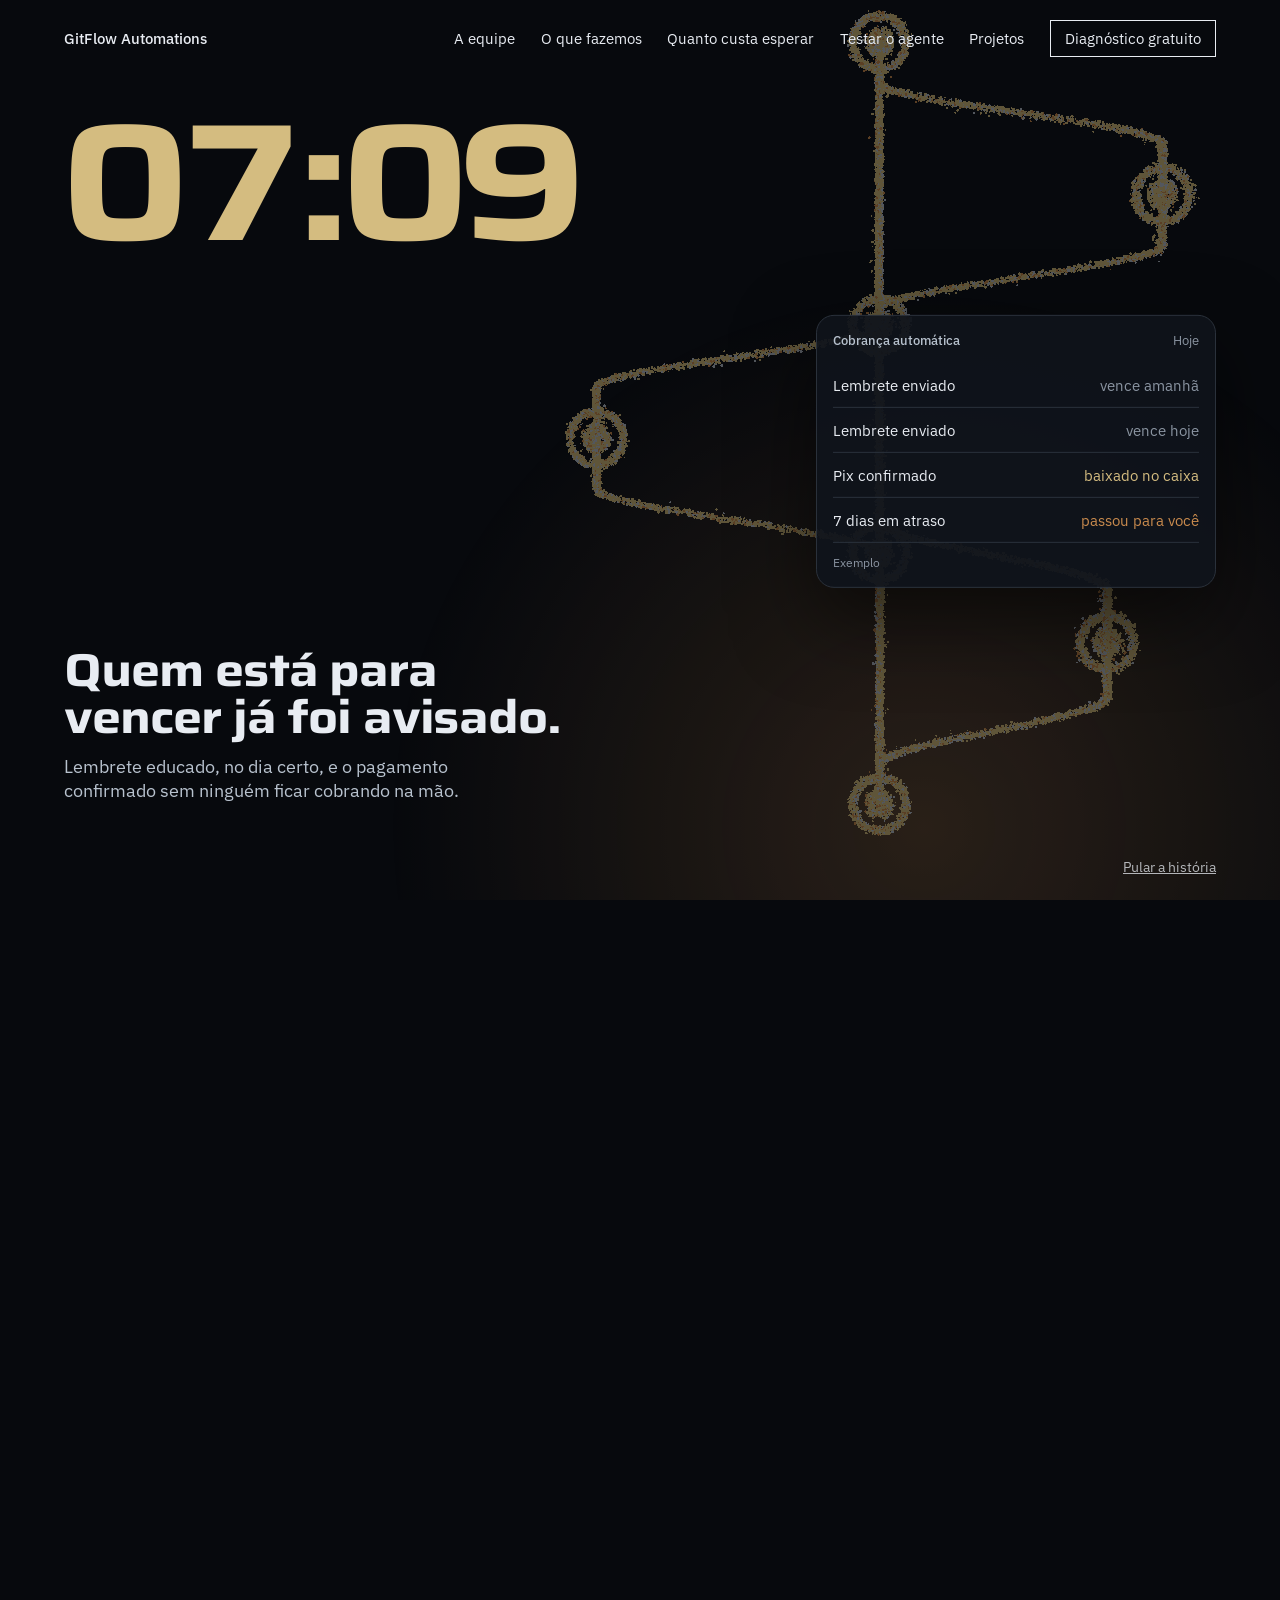
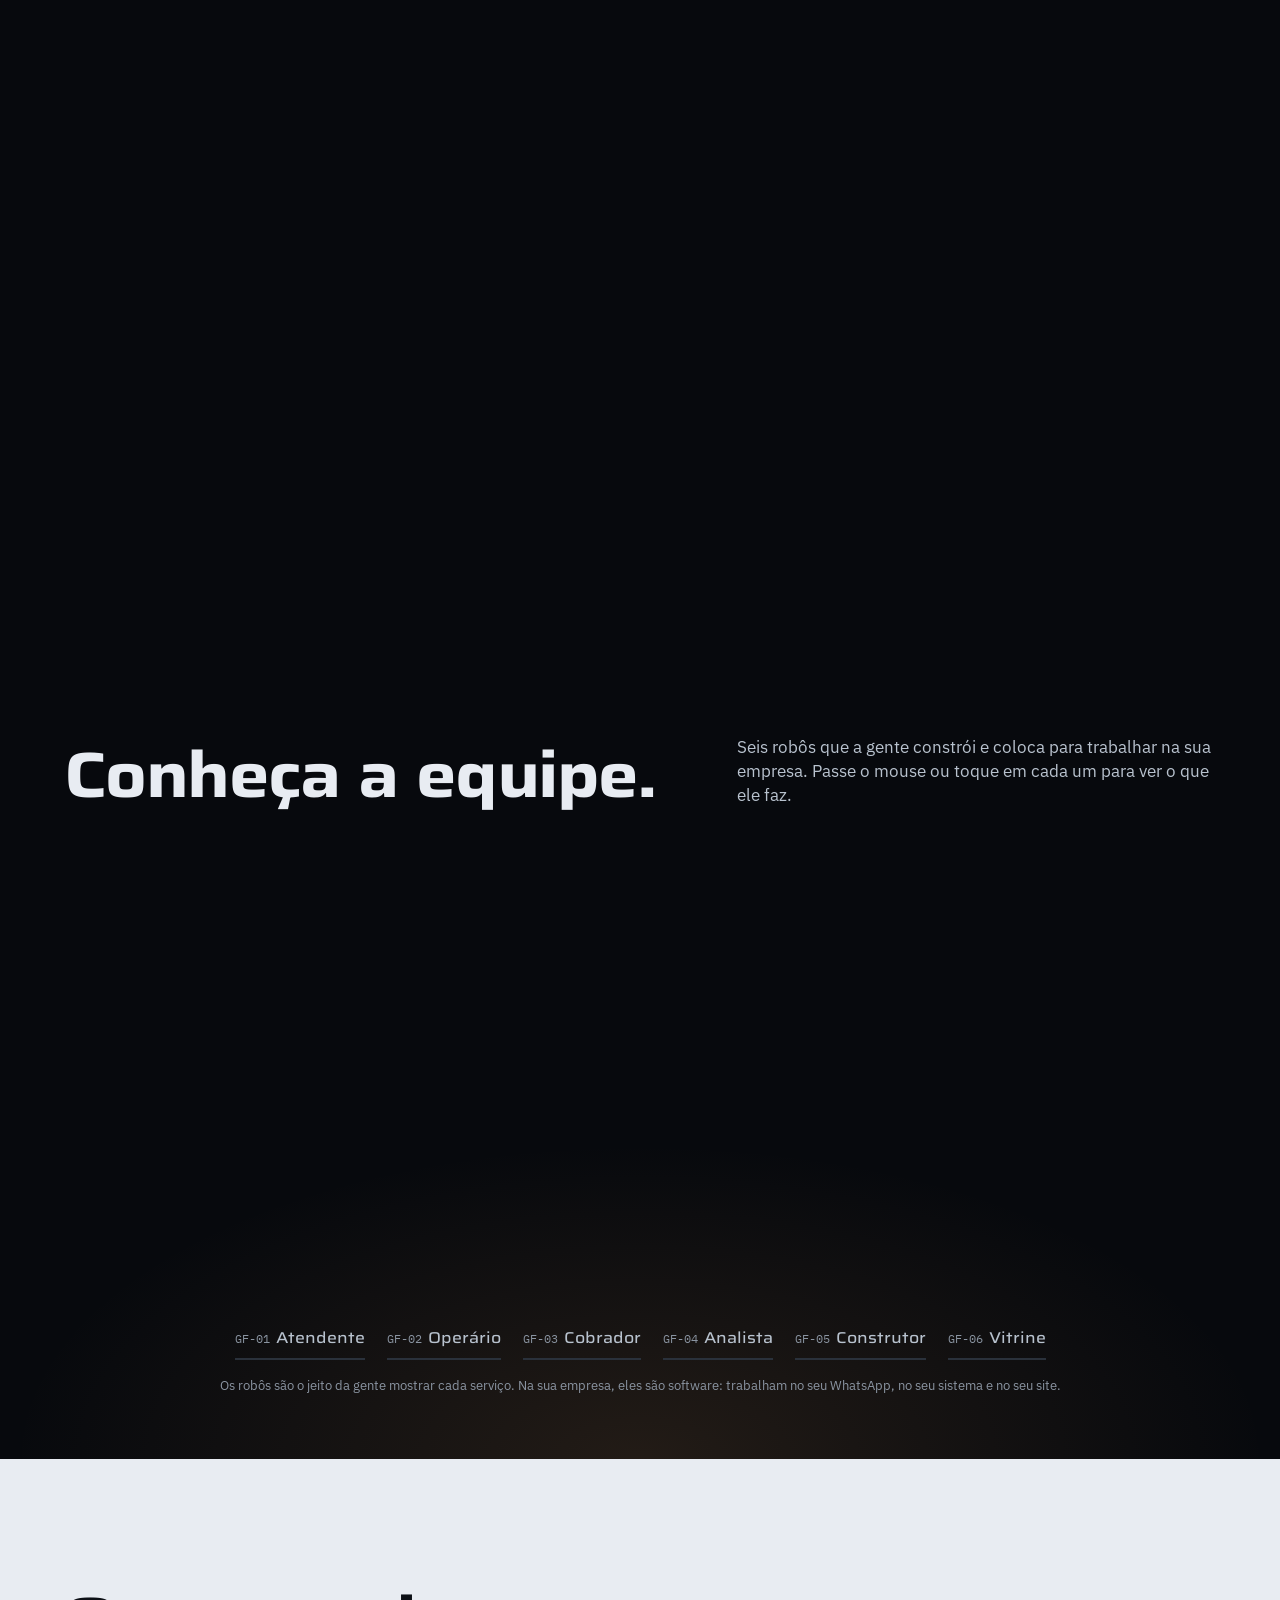
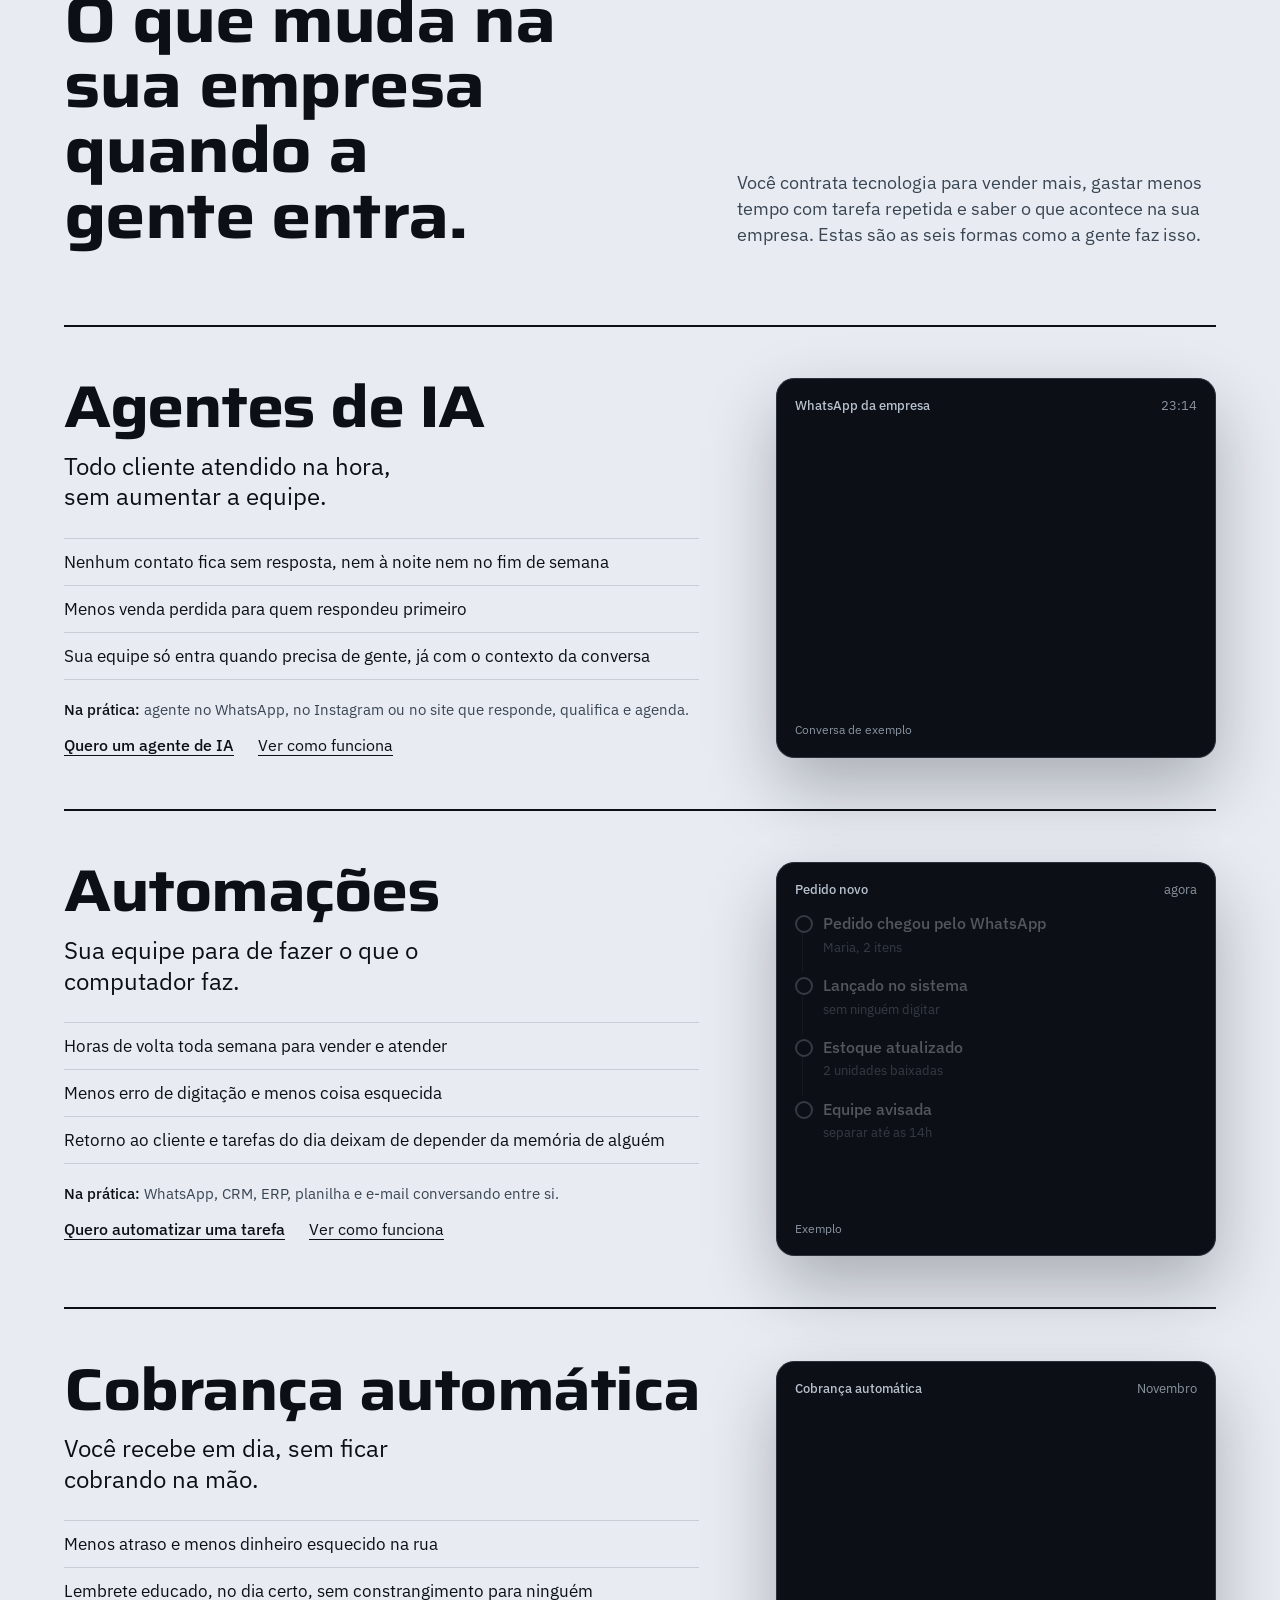
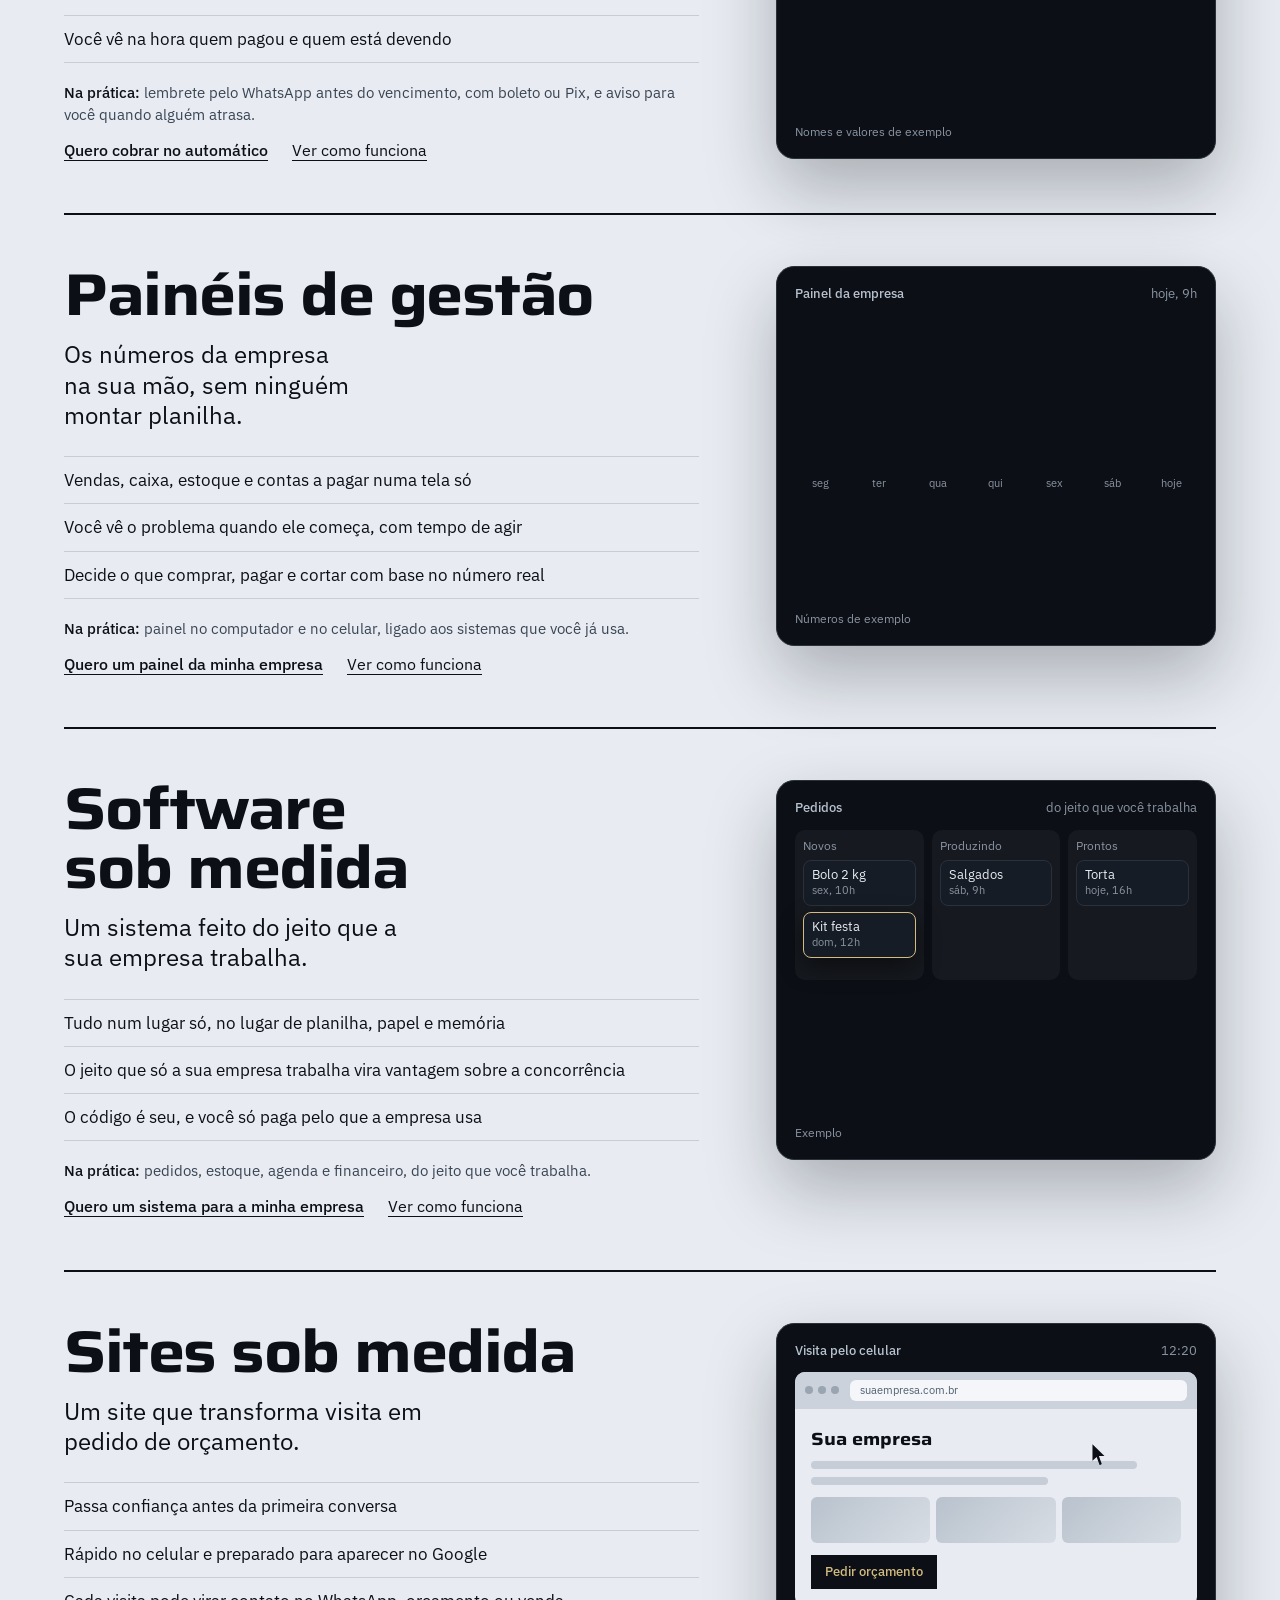
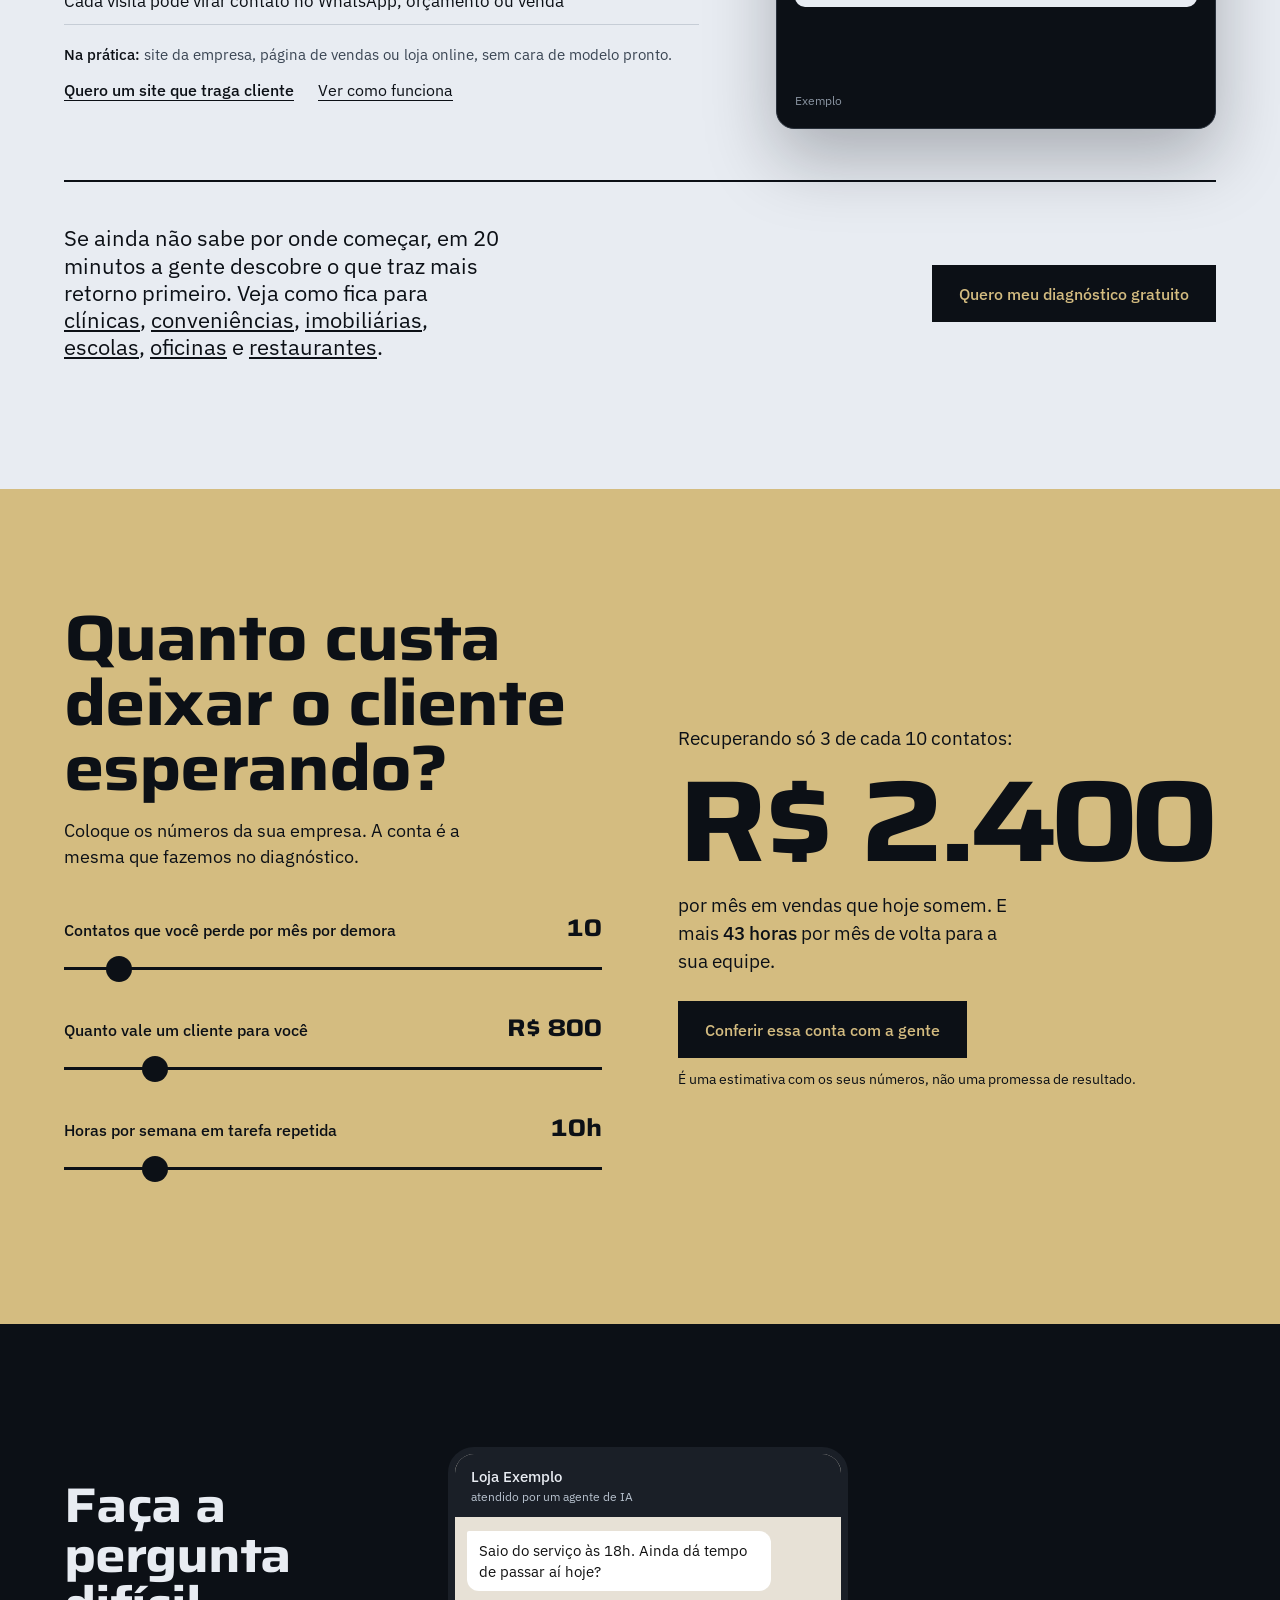
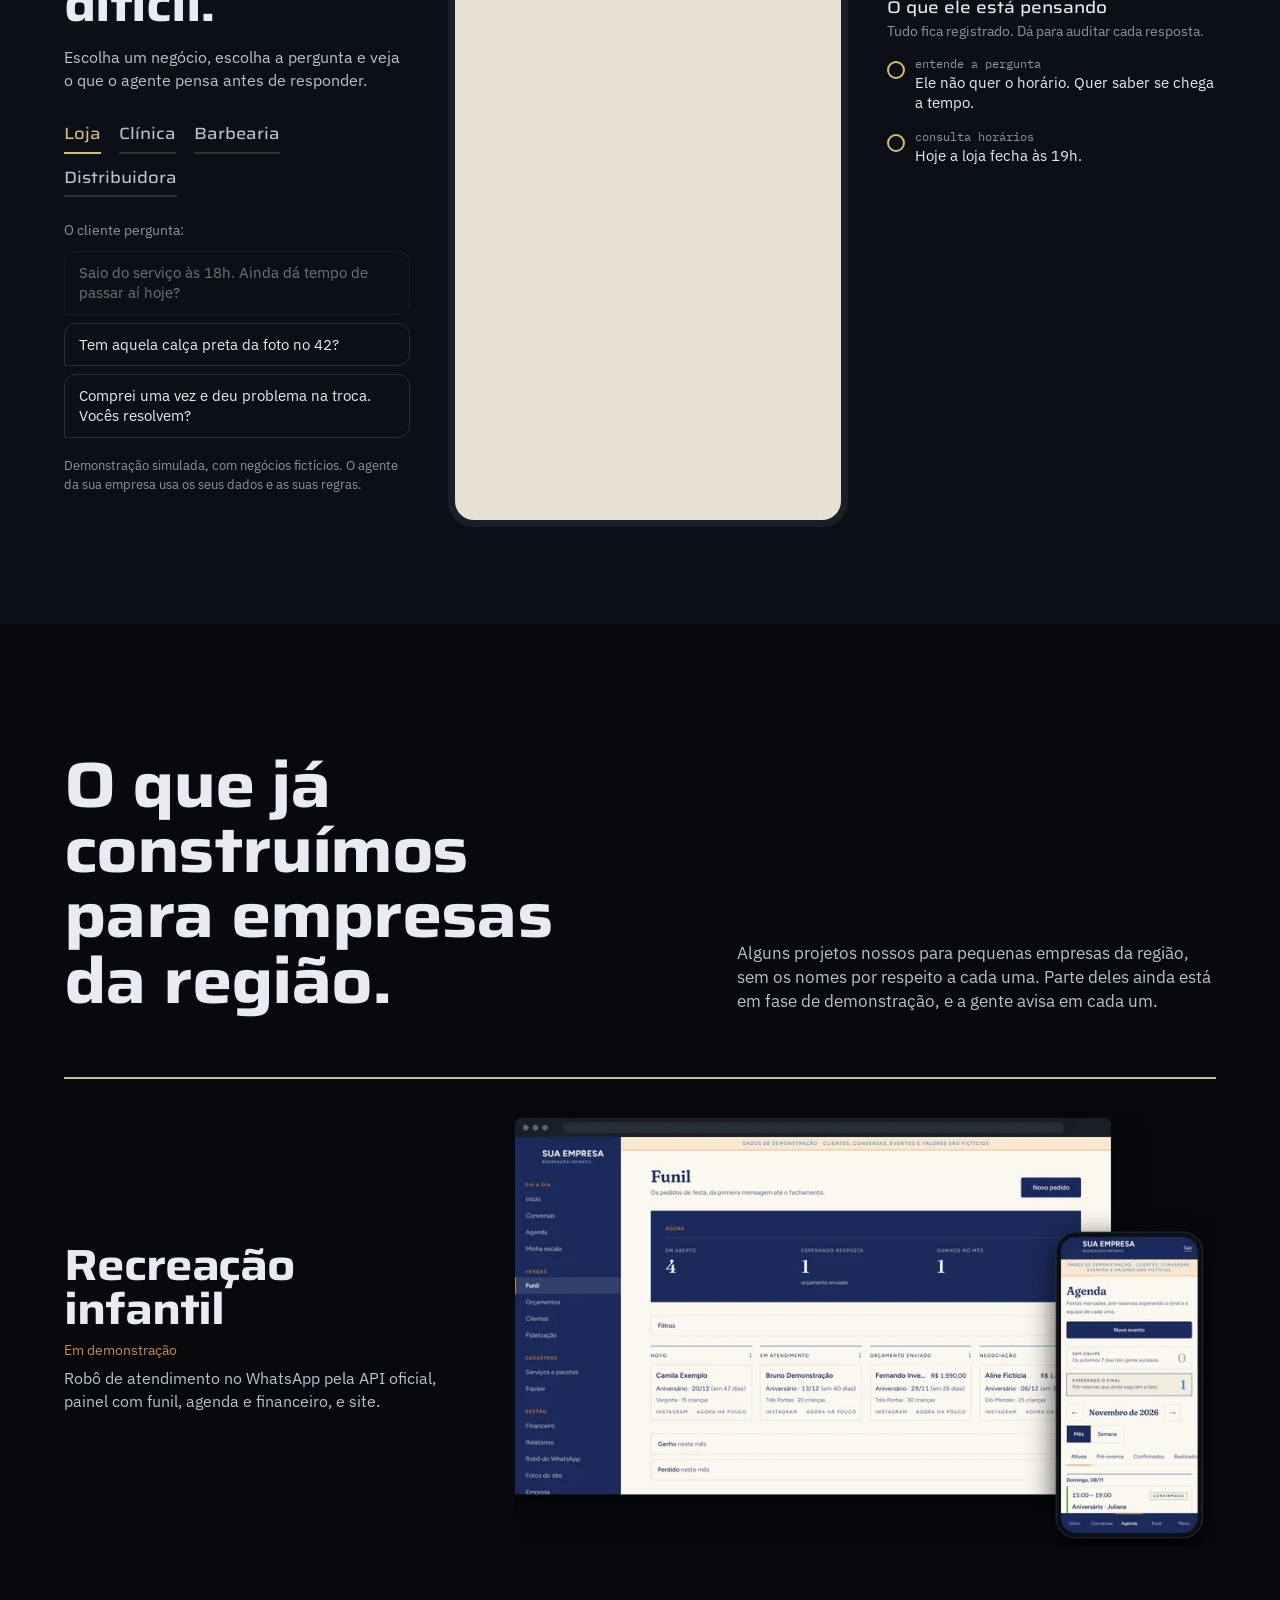
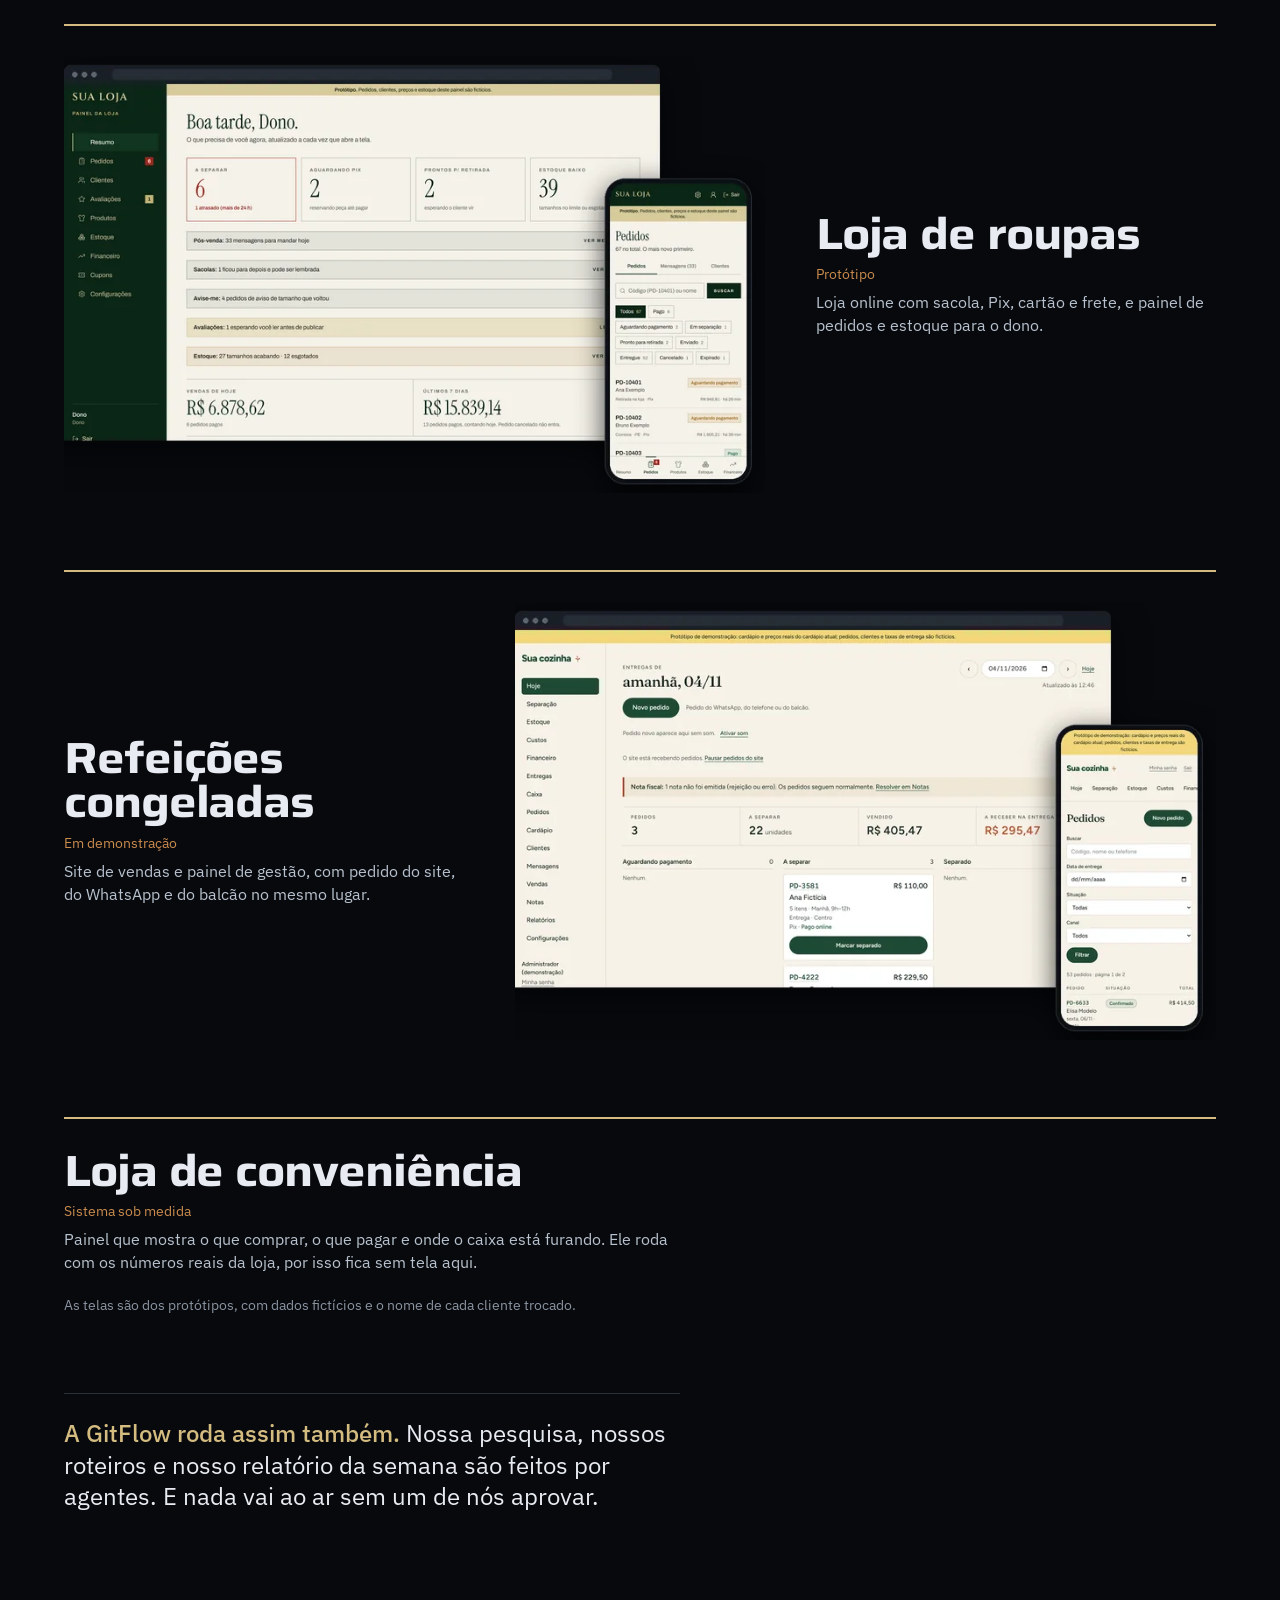
==== commit 8d11595a: "publica a correção do mouse nos robôs e a versão nos links Co-Authored-By: Claude Opus 5.5 <noreply@" ====
--- a/index.html
+++ b/index.html
@@ -24,7 +24,7 @@
   <link rel="preconnect" href="https://fonts.googleapis.com">
   <link rel="preconnect" href="https://fonts.gstatic.com" crossorigin>
   <link href="https://fonts.googleapis.com/css2?family=IBM+Plex+Mono:wght@400&family=IBM+Plex+Sans:wght@400;500&family=Saira:wdth,wght@125,500;125,700&display=swap" rel="stylesheet">
-  <link rel="stylesheet" href="assets/css/site.css">
+  <link rel="stylesheet" href="assets/css/site.css?v=00de7691da">
   <script>document.documentElement.classList.add('js');</script>
 </head>
 <body>
@@ -522,11 +522,11 @@
 
   <a class="fixo" href="#contato" data-fixo>Diagnóstico gratuito</a>
 
-  <script src="assets/js/comum.js" defer></script>
-  <script src="assets/js/site.js" defer></script>
-  <script src="assets/js/ao-vivo.js" defer></script>
-  <script src="assets/js/materia.js" defer></script>
-  <script src="assets/js/demos.js" defer></script>
-  <script src="assets/js/equipe.js" type="module"></script>
+  <script src="assets/js/comum.js?v=9605746c2d" defer></script>
+  <script src="assets/js/site.js?v=eef541e878" defer></script>
+  <script src="assets/js/ao-vivo.js?v=f2100248e8" defer></script>
+  <script src="assets/js/materia.js?v=d712249e15" defer></script>
+  <script src="assets/js/demos.js?v=25cef8f12f" defer></script>
+  <script src="assets/js/equipe.js?v=c67e6a5d74" type="module"></script>
 </body>
 </html>
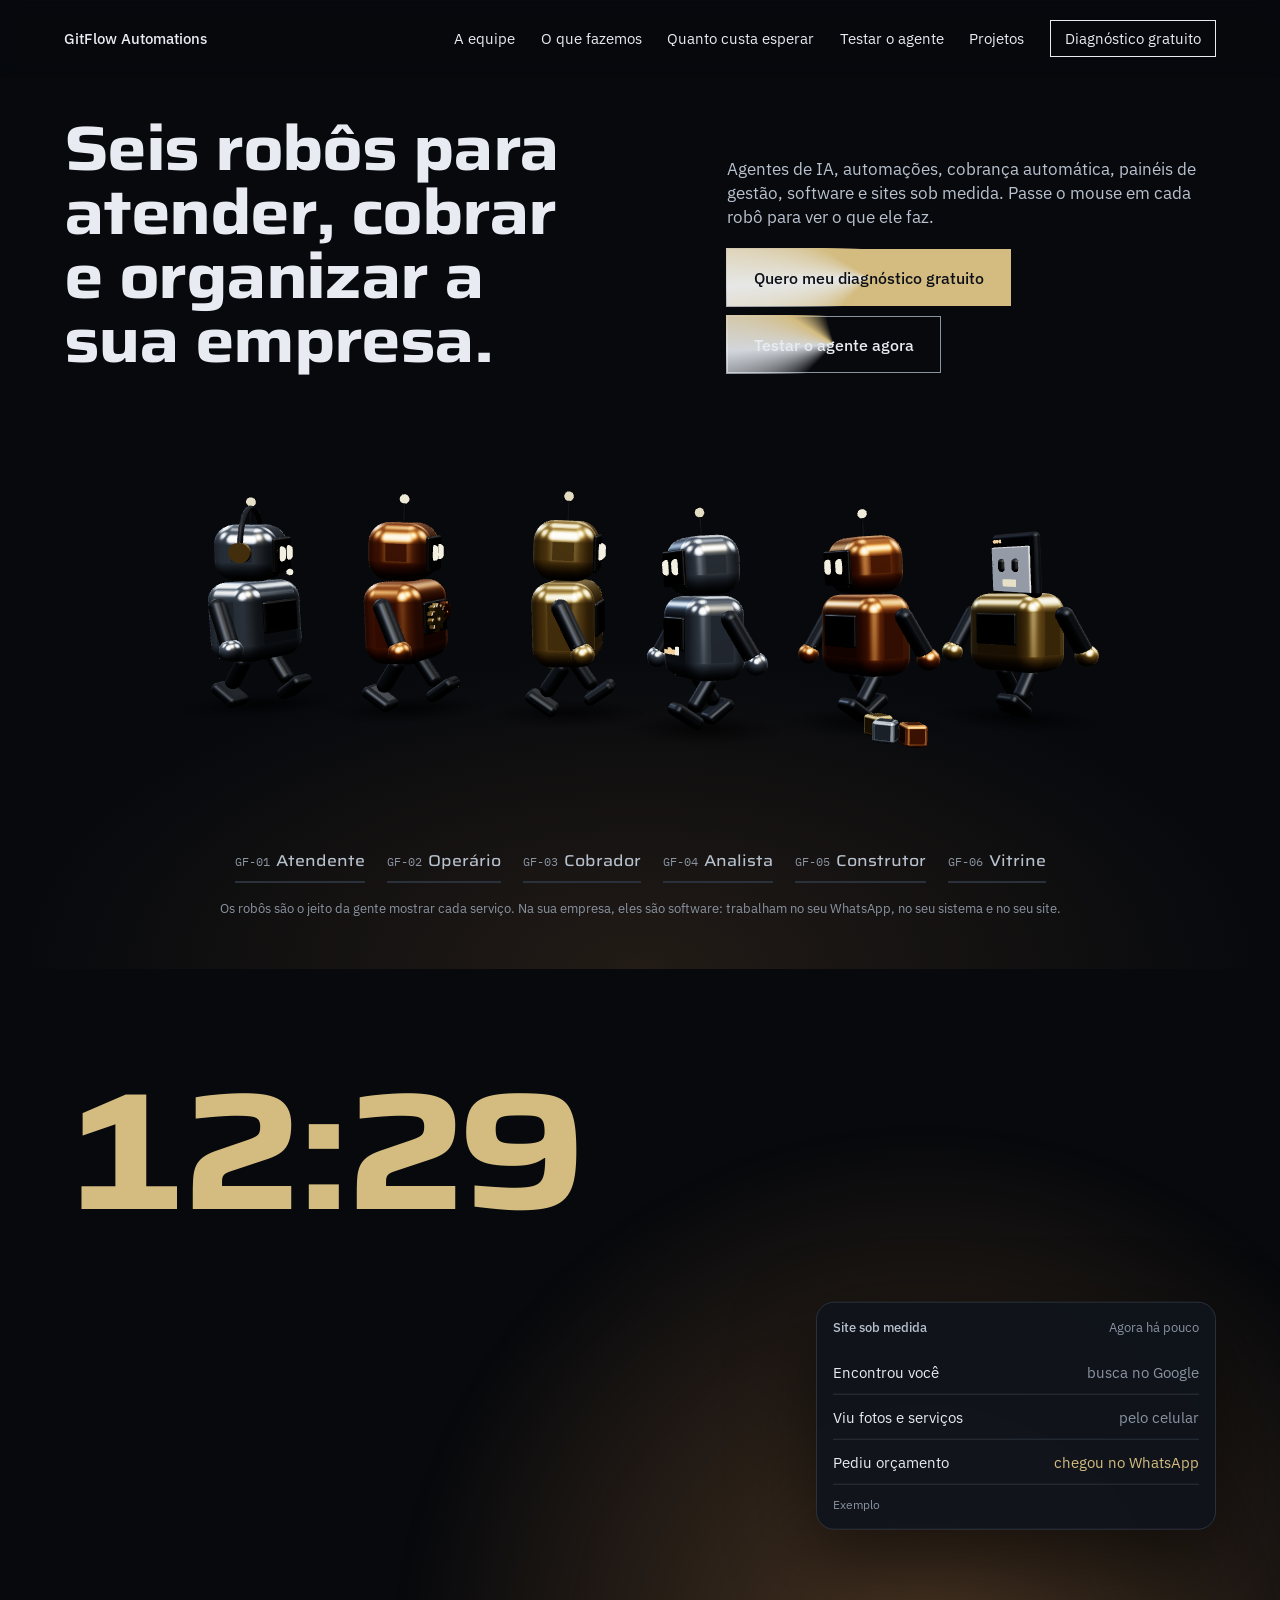
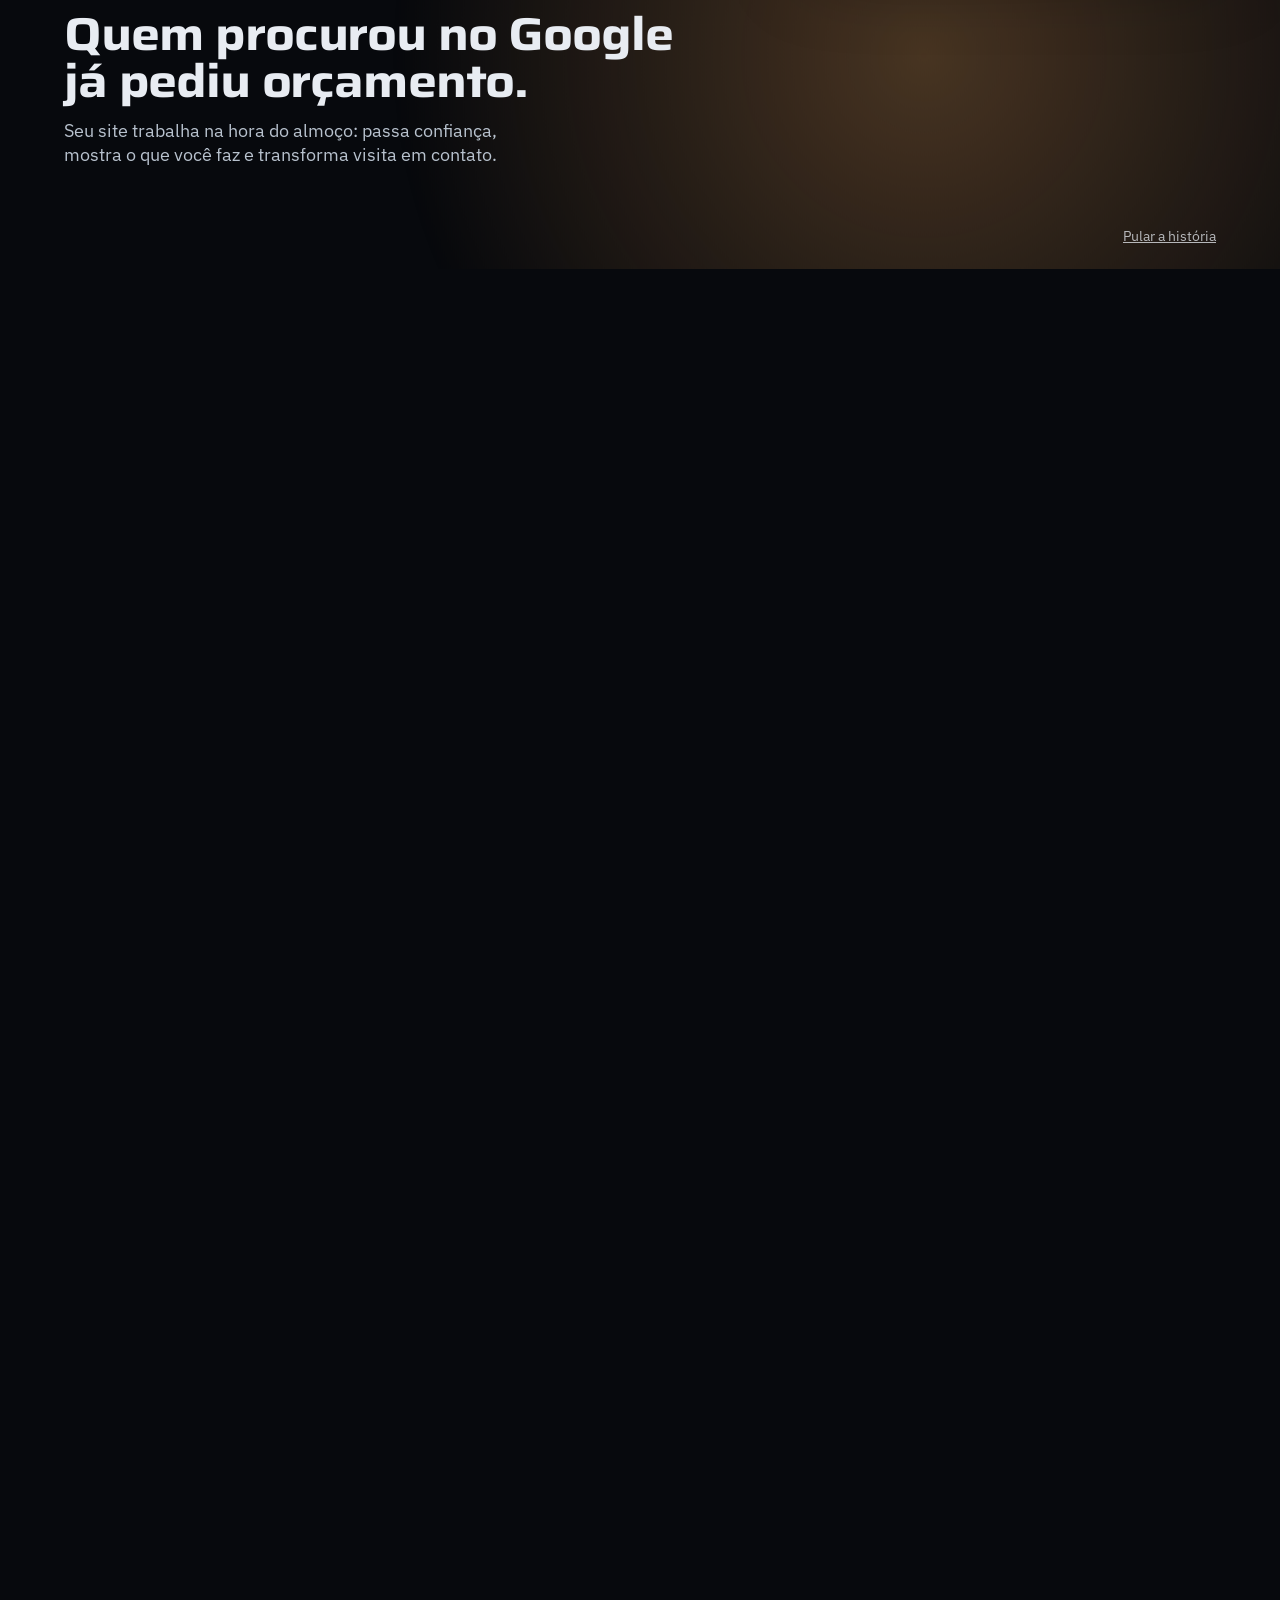
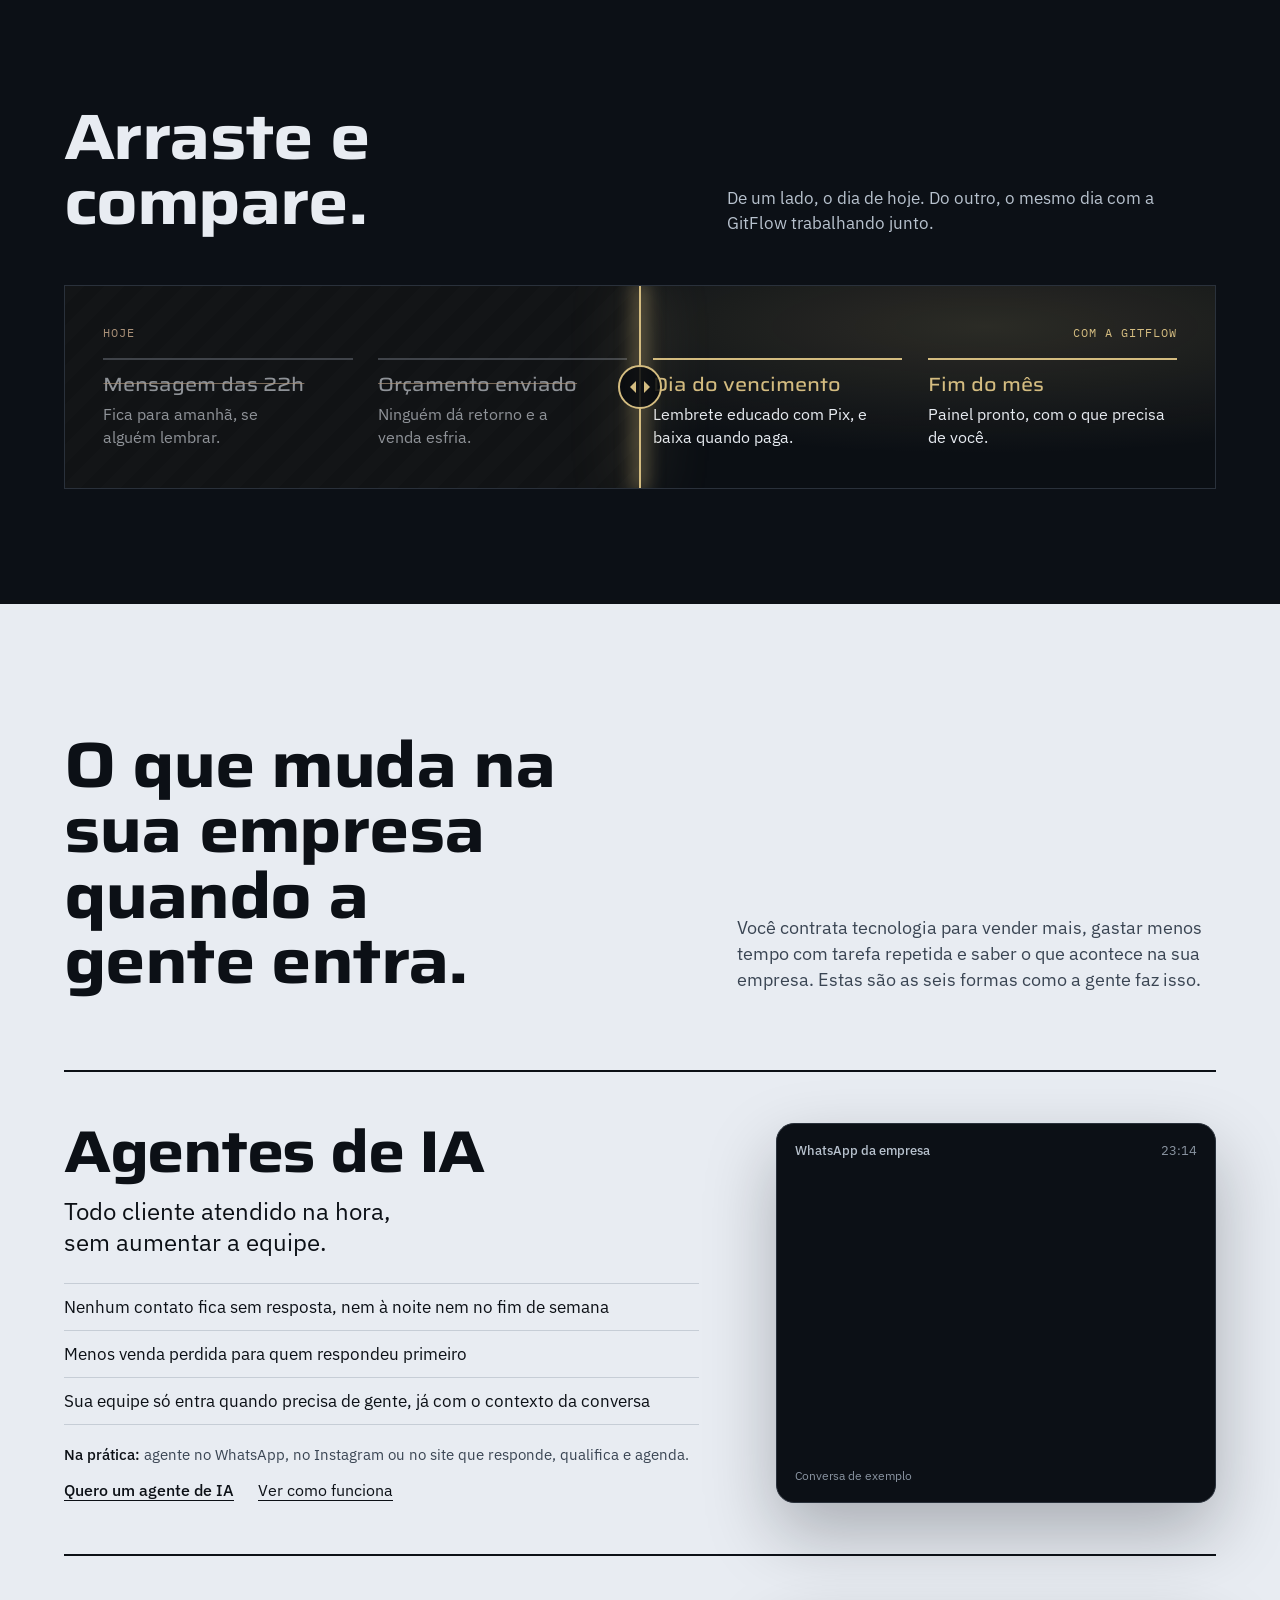
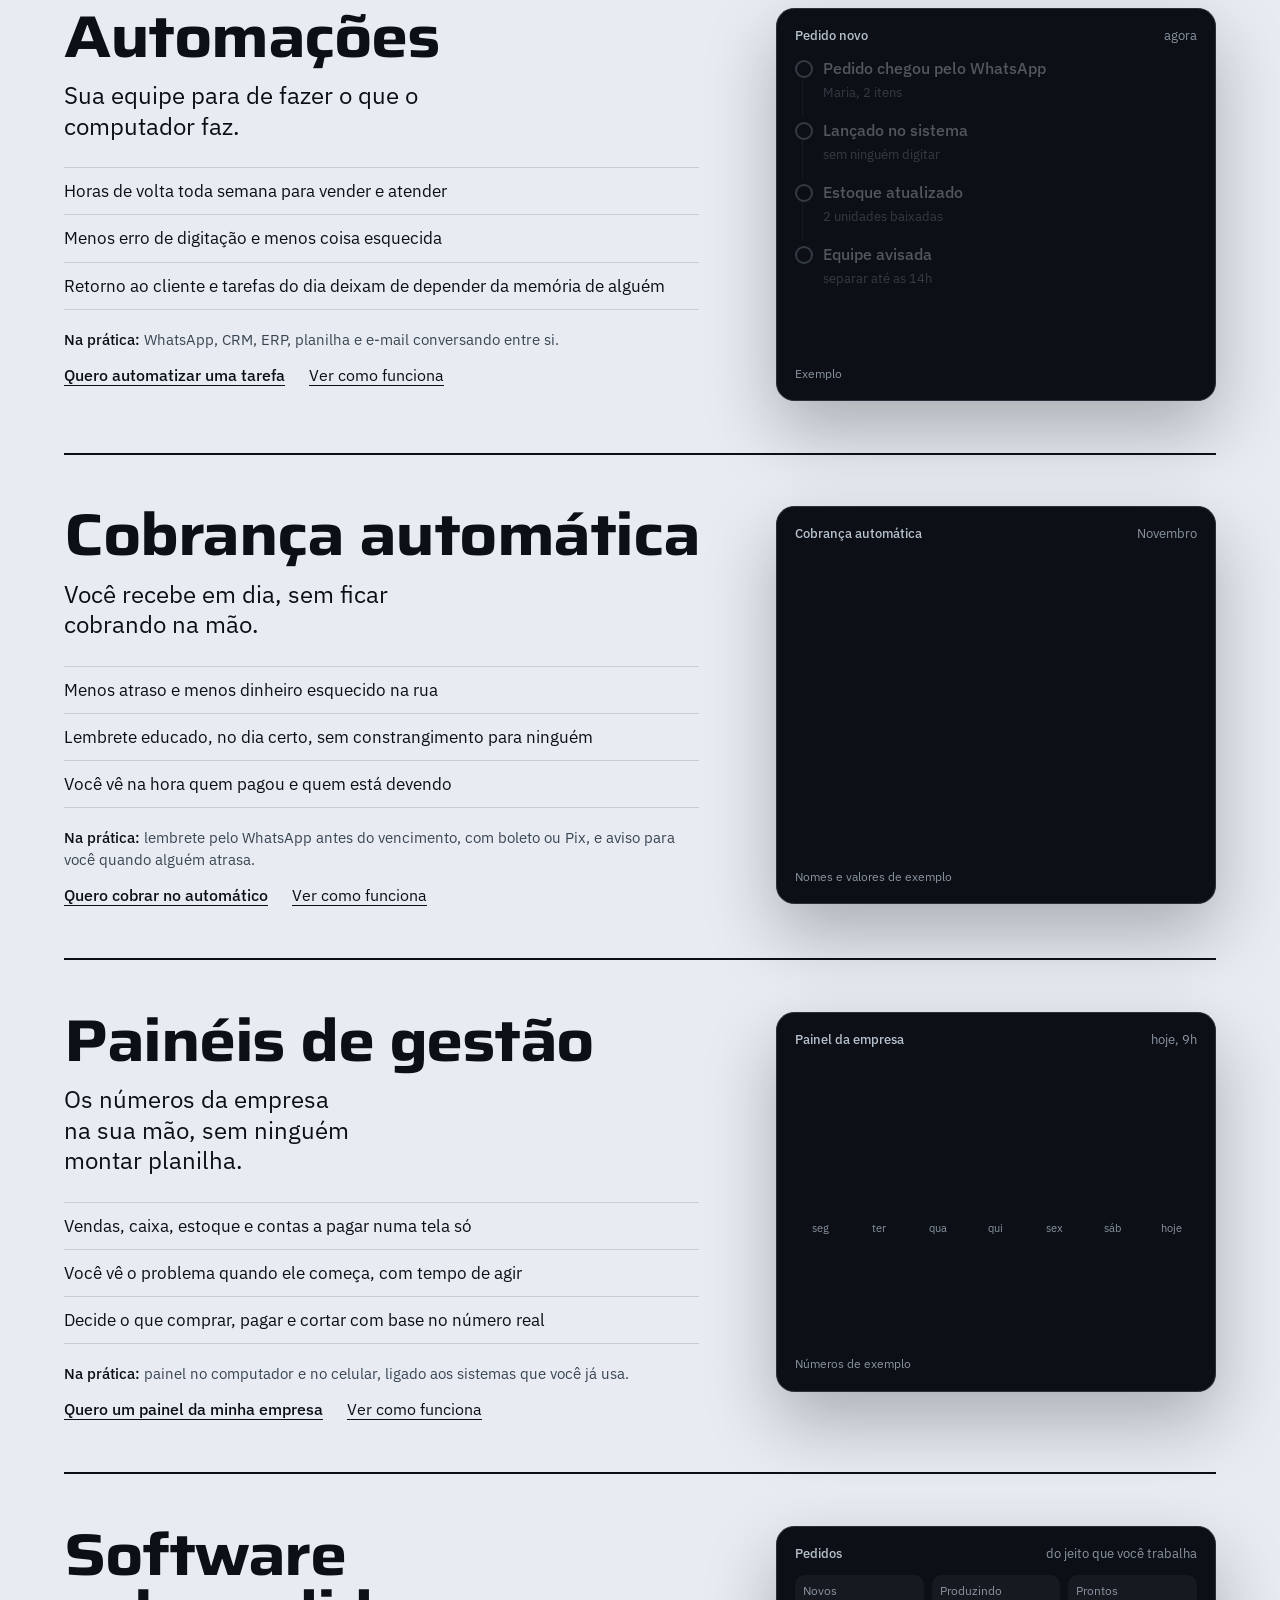
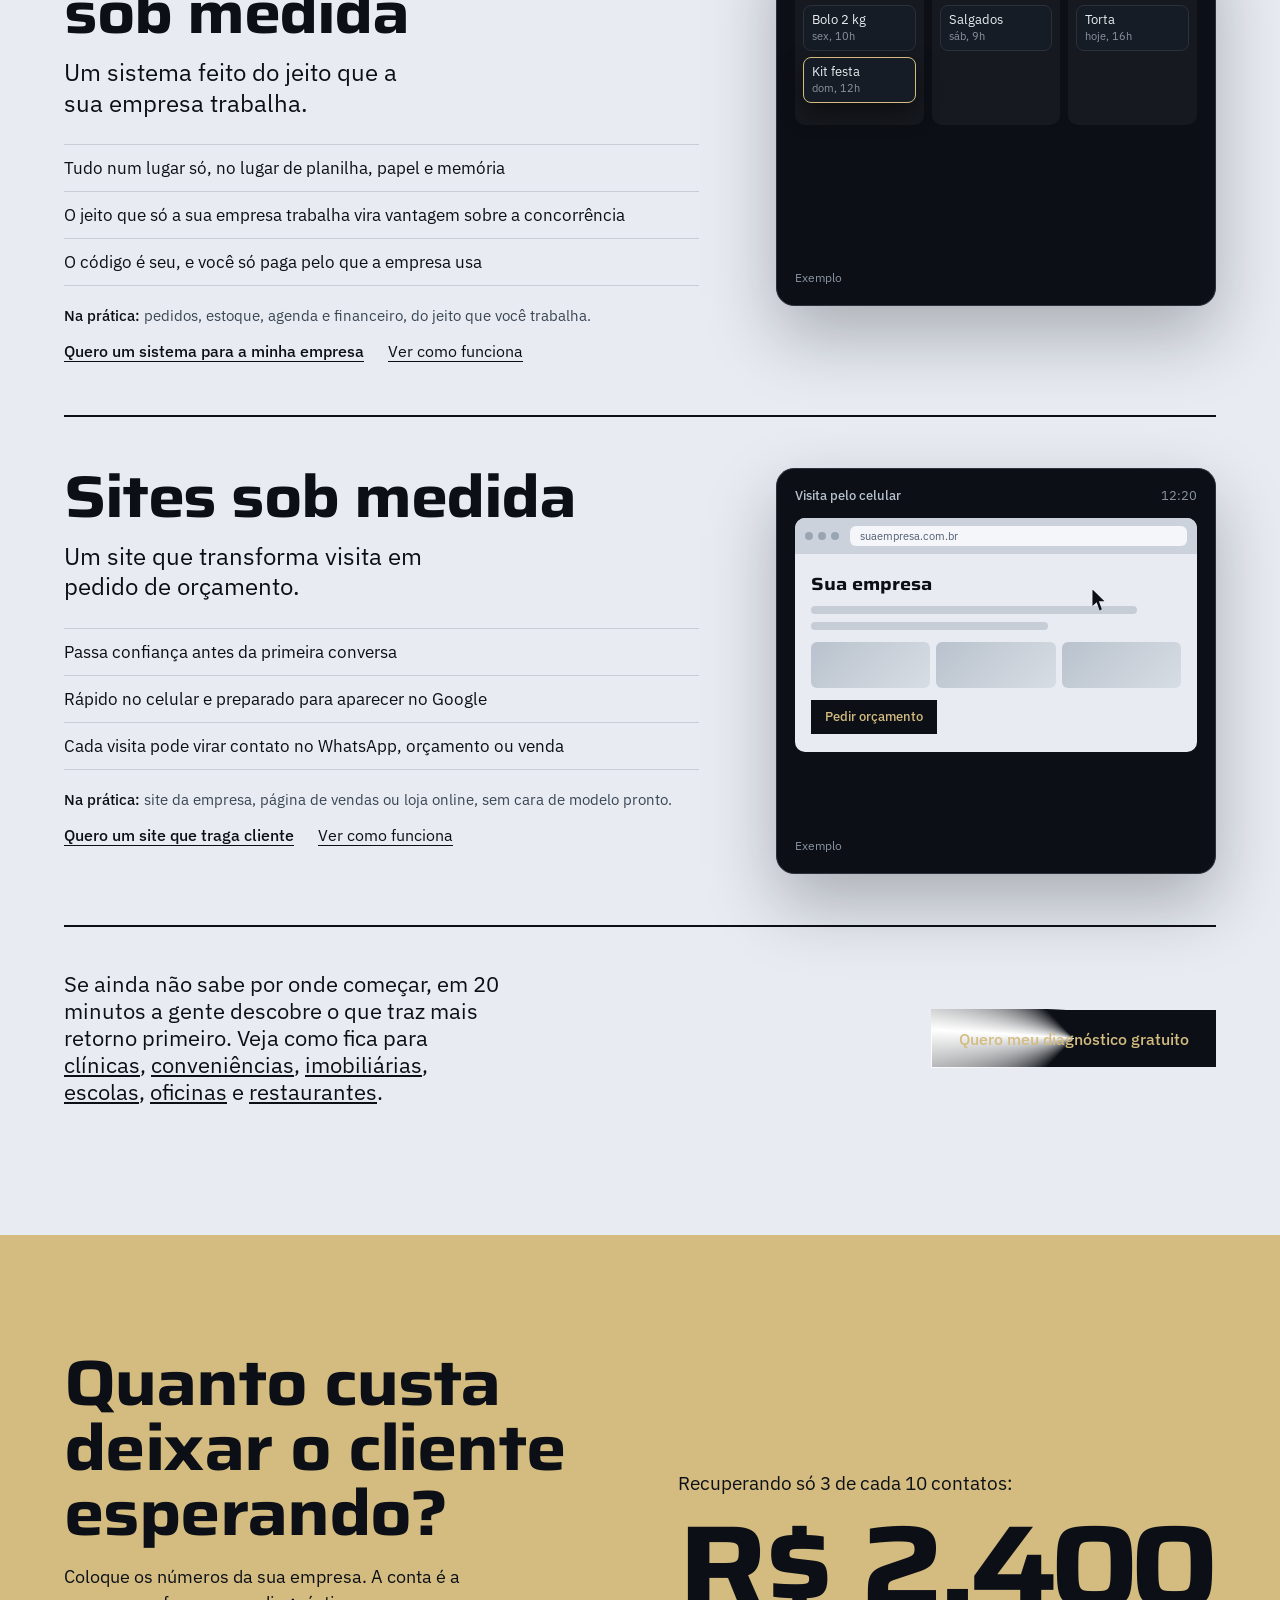
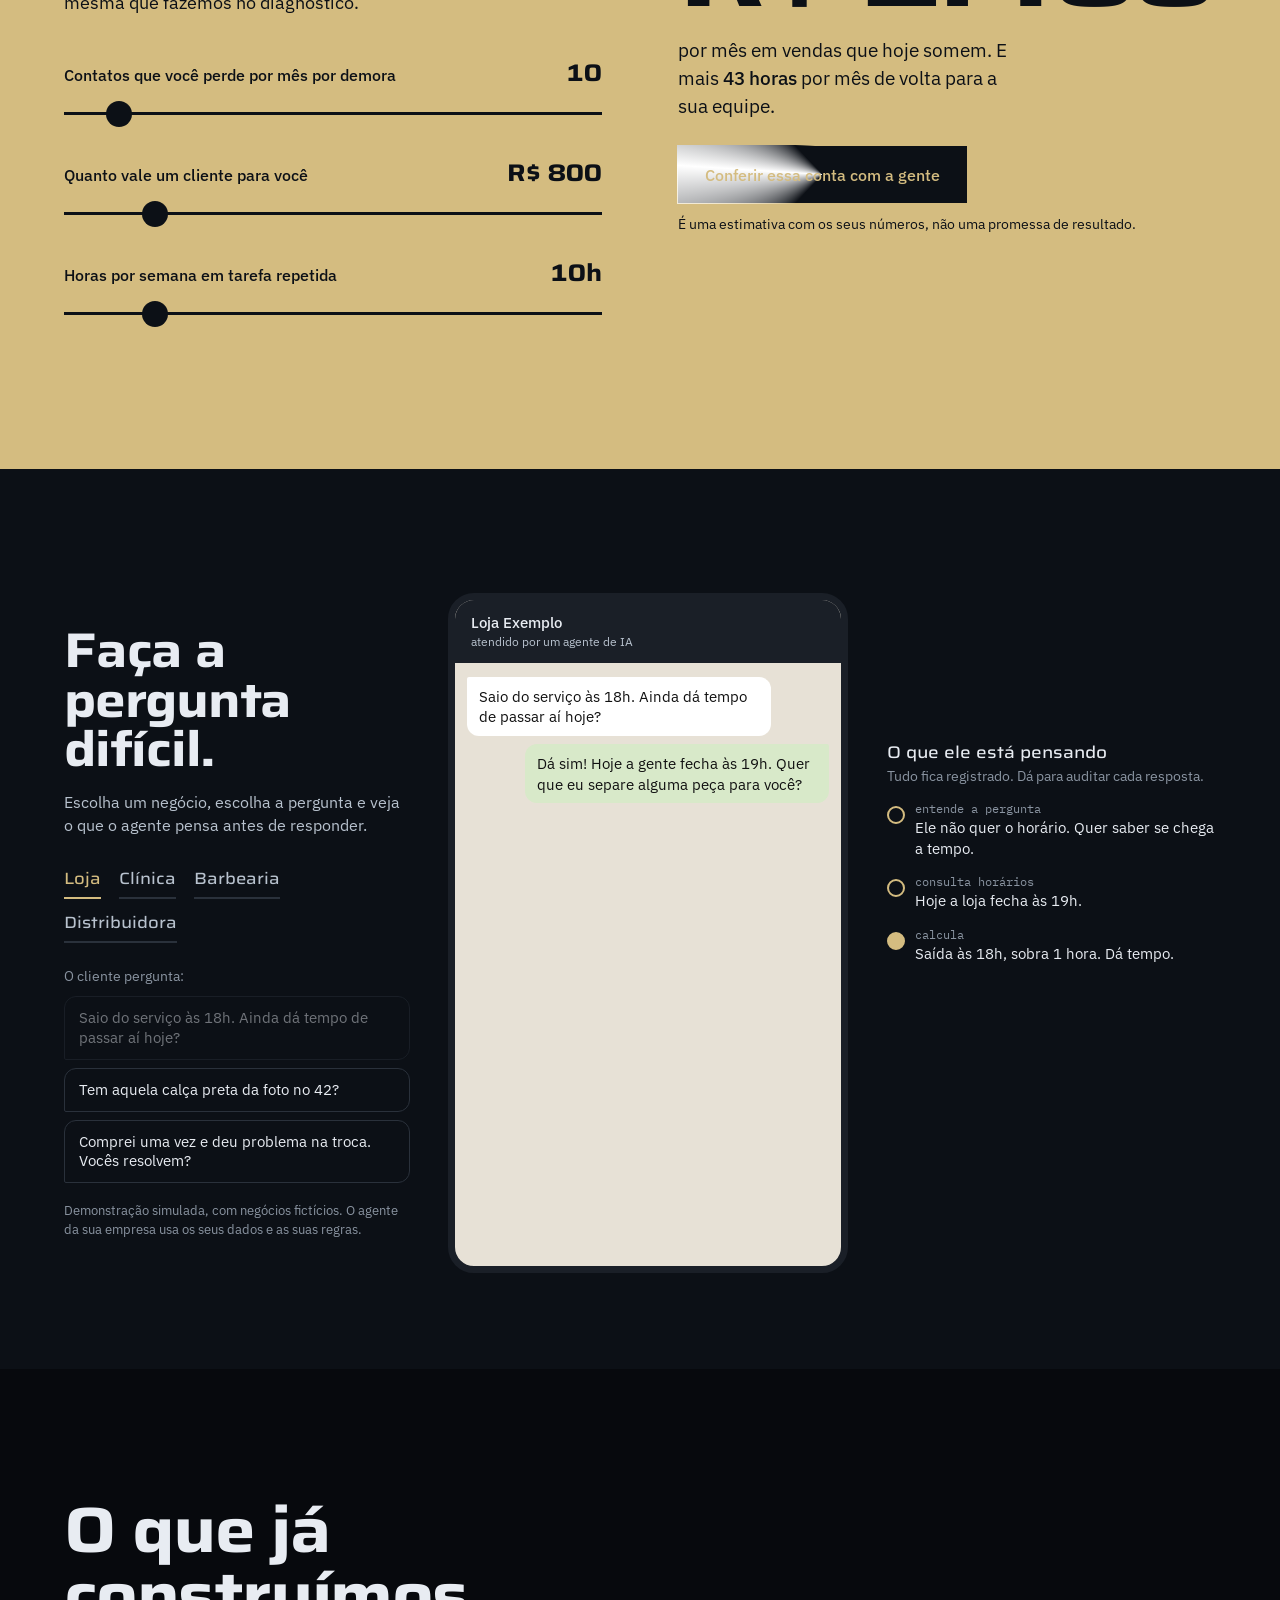
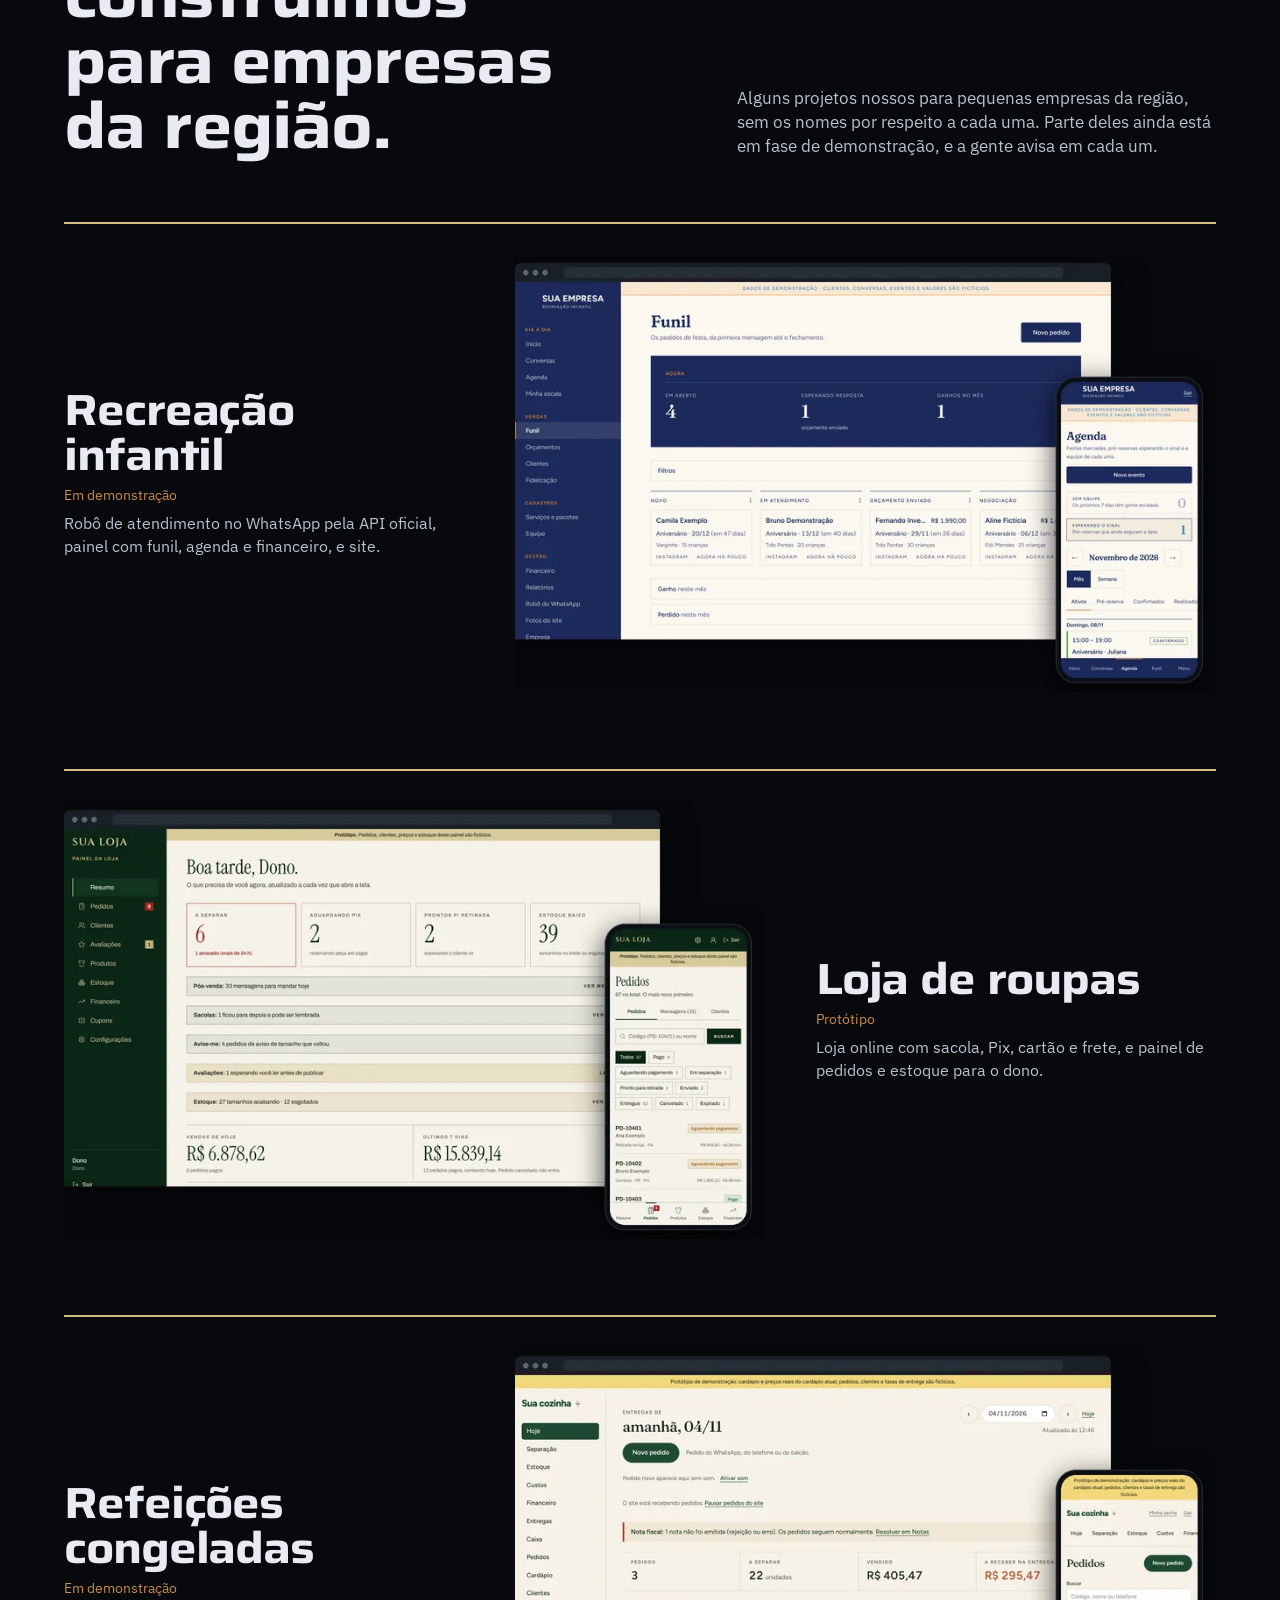
==== commit ed826aa0: "publica o site futurista: robôs na abertura, HUD, scanner e efeitos Co-Authored-By: Claude Opus 5.5 " ====
--- a/index.html
+++ b/index.html
@@ -24,14 +24,14 @@
   <link rel="preconnect" href="https://fonts.googleapis.com">
   <link rel="preconnect" href="https://fonts.gstatic.com" crossorigin>
   <link href="https://fonts.googleapis.com/css2?family=IBM+Plex+Mono:wght@400&family=IBM+Plex+Sans:wght@400;500&family=Saira:wdth,wght@125,500;125,700&display=swap" rel="stylesheet">
-  <link rel="stylesheet" href="assets/css/site.css?v=00de7691da">
+  <link rel="stylesheet" href="assets/css/site.css?v=23e61c0a9c">
   <script>document.documentElement.classList.add('js');</script>
 </head>
 <body>
   <a class="pular" href="#conteudo">Pular para o conteúdo</a>
 
   <header class="nav" data-nav>
-    <a class="nav__marca" href="#topo">GitFlow Automations</a>
+    <a class="nav__marca" href="#equipe">GitFlow Automations</a>
     <nav aria-label="Principal">
       <a href="#equipe">A equipe</a>
       <a href="#o-que-fazemos">O que fazemos</a>
@@ -43,7 +43,27 @@
   </header>
 
   <main id="conteudo">
-    <section class="trilho" id="topo" data-tema="escuro" data-trilho>
+    <section class="equipe" id="equipe" data-tema="escuro" data-equipe aria-labelledby="titulo-equipe">
+      <div class="equipe__topo">
+        <h1 id="titulo-equipe">Seis robôs para atender, cobrar e organizar a sua empresa.</h1>
+        <div>
+          <p>Agentes de IA, automações, cobrança automática, painéis de gestão, software e sites sob medida. Passe o mouse em cada robô para ver o que ele faz.</p>
+          <div class="abre__botoes">
+            <a class="botao" href="#contato">Quero meu diagnóstico gratuito</a>
+            <a class="botao botao--linha" href="#ao-vivo">Testar o agente agora</a>
+          </div>
+        </div>
+      </div>
+      <div class="equipe__palco" data-equipe-palco>
+        <img class="equipe__poster" src="assets/img/equipe.webp" width="1600" height="640" alt="" fetchpriority="high" decoding="async">
+        <div class="equipe__hud" data-equipe-hud aria-hidden="true"><i></i><i></i><i></i><i></i><span class="equipe__varredura"></span><p data-hud-topo></p><p data-hud-base></p></div>
+      </div>
+      <div class="equipe__nomes" data-equipe-nomes role="group" aria-label="Escolha um robô"></div>
+      <div class="equipe__ficha" data-equipe-ficha aria-live="polite"></div>
+      <p class="equipe__aviso">Os robôs são o jeito da gente mostrar cada serviço. Na sua empresa, eles são software: trabalham no seu WhatsApp, no seu sistema e no seu site.</p>
+    </section>
+
+    <section class="trilho" id="historia" data-tema="escuro" data-trilho>
       <div class="palco" data-palco>
         <div class="palco__sol" data-sol aria-hidden="true"></div>
         <div class="palco__ouro" data-ouro aria-hidden="true"></div>
@@ -51,7 +71,7 @@
         <img class="palco__logo" src="assets/img/simbolo.svg" alt="" width="460" height="460" hidden data-logo>
 
         <div class="abre" data-abre>
-          <h1>Seu cliente chamou às 22h. <b>Quem respondeu?</b></h1>
+          <h2>Seu cliente chamou às 22h. <b>Quem respondeu?</b></h2>
           <p>Agentes de IA, automações, cobrança automática, painéis de gestão, software e sites sob medida. Para atender na hora, receber em dia e decidir com número real.</p>
           <div class="abre__botoes">
             <a class="botao" href="#contato">Quero meu diagnóstico gratuito</a>
@@ -152,17 +172,33 @@
       </div>
     </section>
 
-    <section class="equipe" id="equipe" data-tema="escuro" data-equipe aria-labelledby="titulo-equipe">
-      <div class="equipe__topo">
-        <h2 id="titulo-equipe">Conheça a equipe.</h2>
-        <p>Seis robôs que a gente constrói e coloca para trabalhar na sua empresa. Passe o mouse ou toque em cada um para ver o que ele faz.</p>
-      </div>
-      <div class="equipe__palco" data-equipe-palco>
-        <img class="equipe__poster" src="assets/img/equipe.webp" width="1600" height="640" alt="" loading="lazy" decoding="async">
-      </div>
-      <div class="equipe__nomes" data-equipe-nomes role="group" aria-label="Escolha um robô"></div>
-      <div class="equipe__ficha" data-equipe-ficha aria-live="polite"></div>
-      <p class="equipe__aviso">Os robôs são o jeito da gente mostrar cada serviço. Na sua empresa, eles são software: trabalham no seu WhatsApp, no seu sistema e no seu site.</p>
+    <section class="antes" id="antes-e-depois" data-tema="escuro" data-antes>
+      <div class="antes__topo">
+        <h2>Arraste e compare.</h2>
+        <p>De um lado, o dia de hoje. Do outro, o mesmo dia com a GitFlow trabalhando junto.</p>
+      </div>
+      <div class="antes__quadro" data-antes-quadro>
+        <div class="antes__lado antes__lado--hoje">
+          <p class="antes__rotulo">Hoje</p>
+          <ul>
+            <li><b>Mensagem das 22h</b><span>Fica para amanhã, se alguém lembrar.</span></li>
+            <li><b>Orçamento enviado</b><span>Ninguém dá retorno e a venda esfria.</span></li>
+            <li><b>Dia do vencimento</b><span>Você cobra na mão, sem graça.</span></li>
+            <li><b>Fim do mês</b><span>Planilha para montar e número para caçar.</span></li>
+          </ul>
+        </div>
+        <div class="antes__lado antes__lado--com">
+          <p class="antes__rotulo">Com a GitFlow</p>
+          <ul>
+            <li><b>Mensagem das 22h</b><span>Respondida na hora, com horário marcado.</span></li>
+            <li><b>Orçamento enviado</b><span>Retorno automático no dia certo.</span></li>
+            <li><b>Dia do vencimento</b><span>Lembrete educado com Pix, e baixa quando paga.</span></li>
+            <li><b>Fim do mês</b><span>Painel pronto, com o que precisa de você.</span></li>
+          </ul>
+        </div>
+        <div class="antes__laser" aria-hidden="true"><span></span></div>
+        <input class="antes__controle" type="range" min="0" max="100" value="50" data-antes-controle aria-label="Arraste para comparar o dia de hoje com o dia com a GitFlow">
+      </div>
     </section>
 
     <section class="oferta" id="o-que-fazemos" data-tema="papel">
@@ -525,8 +561,9 @@
   <script src="assets/js/comum.js?v=9605746c2d" defer></script>
   <script src="assets/js/site.js?v=eef541e878" defer></script>
   <script src="assets/js/ao-vivo.js?v=f2100248e8" defer></script>
-  <script src="assets/js/materia.js?v=d712249e15" defer></script>
+  <script src="assets/js/materia.js?v=8a1abeb7b6" defer></script>
   <script src="assets/js/demos.js?v=25cef8f12f" defer></script>
-  <script src="assets/js/equipe.js?v=c67e6a5d74" type="module"></script>
+  <script src="assets/js/equipe.js?v=e35f49f1f3" type="module"></script>
+  <script src="assets/js/futuro.js?v=eed7cadec0" defer></script>
 </body>
 </html>
--- a/assets/css/site.css
+++ b/assets/css/site.css
@@ -64,8 +64,8 @@
 .palco__pular[hidden] { display: none; }
 
 .abre { position: absolute; left: var(--borda); bottom: clamp(30px, 9vh, 90px); width: min(54vw, 900px); will-change: transform, opacity; }
-.abre h1 { font-size: clamp(2.5rem, 5.7vw, 6.4rem); text-shadow: 0 0 30px var(--fundo); }
-.abre h1 b { color: var(--ouro); font-weight: 700; display: block; }
+.abre h2 { font-size: clamp(2.5rem, 5.7vw, 6.4rem); text-shadow: 0 0 30px var(--fundo); }
+.abre h2 b { color: var(--ouro); font-weight: 700; display: block; }
 .abre p { margin-top: clamp(14px, 2vw, 24px); max-width: 44ch; font-size: clamp(1.05rem, 1.5vw, 1.4rem); line-height: 1.34; color: var(--papel); text-shadow: 0 0 18px var(--fundo); }
 .abre__botoes { display: flex; flex-wrap: wrap; gap: 10px; margin-top: clamp(18px, 2.4vw, 30px); }
 .abre small { display: block; margin-top: 14px; color: var(--prata); font-size: .88rem; }
@@ -118,13 +118,15 @@
 html:not(.js) .cartao { margin-top: 20px; }
 
 /* A equipe de robôs (assets/js/equipe.js) */
-.equipe { position: relative; padding: clamp(70px, 9vw, 130px) var(--borda) clamp(40px, 5vw, 70px); background: radial-gradient(70vw 50vh at 50% 100%, rgba(201, 139, 78, .14), transparent 70%), var(--fundo); }
-.equipe__topo { display: grid; grid-template-columns: 1.3fr 1fr; gap: clamp(20px, 4vw, 70px); align-items: end; }
+.equipe { position: relative; min-height: 100svh; display: flex; flex-direction: column; padding: clamp(86px, 13vh, 130px) var(--borda) clamp(30px, 4vw, 56px); background: radial-gradient(70vw 50vh at 50% 100%, rgba(201, 139, 78, .14), transparent 70%), var(--fundo); }
+.equipe__topo { display: grid; grid-template-columns: 1.25fr 1fr; gap: clamp(20px, 4vw, 70px); align-items: end; }
+.equipe h1 { font-size: clamp(2.3rem, 4.9vw, 5.4rem); max-width: 15ch; }
+.equipe__topo .abre__botoes { margin-top: 20px; }
 .equipe__topo p { font-size: clamp(1rem, 1.3vw, 1.2rem); color: var(--prata); }
-.equipe__palco { position: relative; height: clamp(360px, 54vh, 580px); margin-top: clamp(10px, 2vw, 30px); }
+.equipe__palco { position: relative; flex: 1; min-height: clamp(340px, 50vh, 620px); margin-top: clamp(6px, 1.5vw, 24px); }
 .equipe__palco canvas { position: absolute; inset: 0; width: 100%; height: 100%; display: block; touch-action: pan-y; }
-.equipe__poster { position: absolute; inset: 0; width: 100%; height: 100%; object-fit: contain; transition: opacity .4s; }
-.equipe--3d .equipe__poster { opacity: 0; }
+.equipe__poster { position: absolute; inset: 0; width: 100%; height: 100%; object-fit: contain; transition: opacity .4s; pointer-events: none; }
+.equipe--3d .equipe__poster { opacity: 0; visibility: hidden; }
 .equipe__nomes { display: flex; flex-wrap: wrap; justify-content: center; gap: 6px 22px; }
 .equipe__nomes button { all: unset; cursor: pointer; padding: 8px 0; border-bottom: 2px solid var(--fio); font-family: var(--titulo); font-stretch: 125%; font-weight: 500; font-size: .98rem; color: var(--prata); transition: color .2s, border-color .2s; }
 .equipe__nomes button small { font: 400 .72rem 'IBM Plex Mono', monospace; color: var(--apagado); margin-right: 6px; }
@@ -145,6 +147,64 @@
 .equipe__acoes .botao { padding: 11px 16px; font-size: .92rem; }
 .equipe__acoes a:not(.botao) { font-size: .9rem; text-underline-offset: 4px; }
 .equipe__aviso { margin-top: 16px; text-align: center; font-size: .82rem; color: var(--apagado); }
+
+/* HUD em volta do robô que chegou ao centro */
+.equipe__hud { position: absolute; z-index: 2; pointer-events: none; opacity: 0; transform: scale(1.18); transition: opacity .3s, transform .5s var(--mola); }
+.equipe__hud[data-ligado=true] { opacity: 1; transform: none; }
+.equipe__hud i { position: absolute; width: 26px; height: 26px; border: 2px solid var(--ouro); }
+.equipe__hud i:nth-child(1) { left: 0; top: 0; border-right: 0; border-bottom: 0; }
+.equipe__hud i:nth-child(2) { right: 0; top: 0; border-left: 0; border-bottom: 0; }
+.equipe__hud i:nth-child(3) { left: 0; bottom: 0; border-right: 0; border-top: 0; }
+.equipe__hud i:nth-child(4) { right: 0; bottom: 0; border-left: 0; border-top: 0; }
+.equipe__varredura { position: absolute; left: 6px; right: 6px; top: 0; height: 2px; background: linear-gradient(90deg, transparent, var(--ouro), transparent); box-shadow: 0 0 14px 2px rgba(212, 188, 128, .55); animation: varrer 2.4s ease-in-out infinite; }
+@keyframes varrer { 0%, 100% { top: 4%; opacity: 0; } 10%, 90% { opacity: 1; } 50% { top: 94%; } }
+.equipe__hud p { position: absolute; left: 0; right: 0; display: flex; justify-content: space-between; gap: 10px; font: 400 .68rem 'IBM Plex Mono', monospace; letter-spacing: .06em; text-transform: uppercase; color: var(--ouro); white-space: nowrap; }
+.equipe__hud p span:last-child { color: var(--prata); }
+.equipe__hud [data-hud-topo] { top: -22px; }
+.equipe__hud [data-hud-base] { bottom: -22px; }
+.equipe__ficha { clip-path: polygon(0 0, calc(100% - 18px) 0, 100% 18px, 100% 100%, 18px 100%, 0 calc(100% - 18px)); border-radius: 0; border-color: rgba(212, 188, 128, .45); background: linear-gradient(rgba(12, 16, 22, .95), rgba(12, 16, 22, .95)), repeating-linear-gradient(0deg, rgba(212, 188, 128, .05) 0 1px, transparent 1px 3px); }
+.equipe__codigo { font-family: 'IBM Plex Mono', monospace; letter-spacing: .05em; }
+
+/* Antes e depois com scanner */
+.antes { background: var(--grafite); padding: clamp(70px, 9vw, 130px) var(--borda); }
+.antes__topo { display: grid; grid-template-columns: 1.25fr 1fr; gap: clamp(20px, 4vw, 70px); align-items: end; margin-bottom: clamp(26px, 4vw, 50px); }
+.antes__topo p { font-size: clamp(1rem, 1.3vw, 1.2rem); color: var(--prata); }
+.antes__quadro { --corte: 50%; position: relative; display: grid; border: 1px solid var(--fio); overflow: hidden; touch-action: pan-y; user-select: none; }
+.antes__lado { grid-area: 1 / 1; padding: clamp(22px, 3vw, 44px); }
+.antes__lado--hoje { background: repeating-linear-gradient(135deg, #11151B 0 14px, #0F1318 14px 28px); color: var(--apagado); filter: saturate(.4); }
+.antes__lado--com { background: radial-gradient(70% 90% at 80% 20%, rgba(212, 188, 128, .16), transparent 70%), #0B0F14; clip-path: inset(0 0 0 var(--corte)); }
+.antes__rotulo { font: 400 .78rem 'IBM Plex Mono', monospace; letter-spacing: .08em; text-transform: uppercase; margin-bottom: 18px; }
+.antes__lado--hoje .antes__rotulo { color: var(--bronze); }
+.antes__lado--com .antes__rotulo { color: var(--ouro); text-align: right; }
+.antes__lado ul { list-style: none; padding: 0; display: grid; grid-template-columns: repeat(4, 1fr); gap: clamp(14px, 2vw, 28px); }
+.antes__lado li { border-top: 2px solid currentColor; padding-top: 14px; }
+.antes__lado li b { display: block; font-family: var(--titulo); font-stretch: 125%; font-weight: 500; font-size: clamp(1.05rem, 1.5vw, 1.4rem); line-height: 1.1; margin-bottom: 8px; }
+.antes__lado--hoje li { border-color: #3A4553; }
+.antes__lado--hoje li b { text-decoration: line-through; text-decoration-color: rgba(201, 139, 78, .7); }
+.antes__lado--com li { border-color: var(--ouro); color: var(--papel); }
+.antes__lado--com li b { color: var(--ouro); }
+.antes__laser { position: absolute; top: 0; bottom: 0; left: var(--corte); width: 2px; margin-left: -1px; background: var(--ouro); box-shadow: 0 0 18px 4px rgba(212, 188, 128, .55), 0 0 60px 10px rgba(212, 188, 128, .18); pointer-events: none; }
+.antes__laser span { position: absolute; top: 50%; left: 50%; width: 44px; height: 44px; margin: -22px 0 0 -22px; border: 2px solid var(--ouro); border-radius: 50%; background: rgba(7, 9, 13, .85); }
+.antes__laser span::before, .antes__laser span::after { content: ""; position: absolute; top: 50%; width: 0; height: 0; margin-top: -6px; border: 6px solid transparent; }
+.antes__laser span::before { left: 4px; border-right-color: var(--ouro); }
+.antes__laser span::after { right: 4px; border-left-color: var(--ouro); }
+.antes__controle { position: absolute; inset: 0; width: 100%; height: 100%; opacity: 0; cursor: ew-resize; margin: 0; }
+.antes__quadro:has(.antes__controle:focus-visible) .antes__laser span { outline: 2px solid var(--papel); outline-offset: 3px; }
+
+/* Cursor de anel (assets/js/futuro.js) */
+.cursor-anel { position: fixed; left: 0; top: 0; z-index: 60; width: 34px; height: 34px; margin: -17px 0 0 -17px; border: 1.5px solid var(--ouro); border-radius: 50%; pointer-events: none; opacity: 0; mix-blend-mode: difference; transition: width .25s var(--mola), height .25s var(--mola), margin .25s var(--mola), opacity .25s, background .25s; }
+.cursor-anel[data-ativo=true] { opacity: .9; }
+.cursor-anel[data-sobre=link] { width: 54px; height: 54px; margin: -27px 0 0 -27px; background: rgba(212, 188, 128, .12); }
+.cursor-anel[data-sobre=robo] { width: 70px; height: 70px; margin: -35px 0 0 -35px; border-style: dashed; animation: girar-anel 6s linear infinite; }
+.cursor-anel[data-clique=true] { width: 24px; height: 24px; margin: -12px 0 0 -12px; }
+@keyframes girar-anel { to { rotate: 360deg; } }
+
+/* Botões com borda de luz girando */
+@property --giro { syntax: '<angle>'; inherits: false; initial-value: 0deg; }
+.botao { position: relative; isolation: isolate; transition: background .2s, color .2s, transform .3s var(--mola), translate .2s ease-out; }
+.botao::before { content: ""; position: absolute; inset: -2px; z-index: -1; background: conic-gradient(from var(--giro), transparent 0 62%, rgba(232, 236, 242, .9) 74%, var(--ouro) 84%, transparent 96%); animation: giro 3.4s linear infinite; }
+.botao--tinta::before { background: conic-gradient(from var(--giro), transparent 0 62%, #fff 76%, var(--tinta) 88%, transparent 96%); }
+@keyframes giro { to { --giro: 360deg; } }
 
 /* Calculadora */
 .custo { background: var(--ouro); color: var(--tinta); display: grid; grid-template-columns: 1fr 1fr; gap: clamp(30px, 6vw, 100px); padding: clamp(70px, 9vw, 130px) var(--borda); }
@@ -412,7 +472,8 @@
   .vivo { grid-template-columns: 1fr; }
   .fone { height: 540px; }
   .mente { min-height: 0; max-height: none; }
-  .custo, .duvidas, .projetos__topo, .oferta__topo, .pag-entrega, .equipe__topo { grid-template-columns: 1fr; }
+  .custo, .duvidas, .projetos__topo, .oferta__topo, .pag-entrega, .equipe__topo, .antes__topo { grid-template-columns: 1fr; }
+  .antes__lado ul { grid-template-columns: 1fr 1fr; }
   .pag-muda__lista { grid-template-columns: 1fr; }
   .pag-abre.pag-abre--demo { grid-template-columns: 1fr; row-gap: 44px; }
   .pag-abre--demo .demo { max-width: 460px; }
@@ -421,7 +482,7 @@
   .nav nav a:not(.nav__chamar) { display: none; }
   .nav { font-size: .86rem; }
   .abre { width: auto; right: var(--borda); bottom: 76px; }
-  .abre h1 { font-size: clamp(1.9rem, 9.2vw, 3.2rem); }
+  .abre h2 { font-size: clamp(1.9rem, 9.2vw, 3.2rem); }
   .abre__botoes { flex-direction: column; }
   .abre__botoes .botao { text-align: center; padding: 14px 18px; }
   .pag-abre { min-height: calc(100svh - 58px); }
@@ -443,7 +504,10 @@
   .demo { min-height: 0; }
   .fluxo li { gap: 8px; }
   .obras { grid-template-columns: 1fr; }
-  .equipe__palco { height: min(118vw, 520px); }
+  .equipe__palco { flex: none; height: min(118vw, 520px); }
+  .equipe { min-height: 0; }
+  .antes__lado ul { grid-template-columns: 1fr; }
+  .equipe__hud p { font-size: .6rem; }
   .equipe__ficha { position: static; display: none; width: auto; margin-top: 18px; box-shadow: none; }
   .equipe__ficha[data-aberta=true] { display: block; }
   .obra.obra--tela, .obra.obra--tela:nth-child(even) { grid-template-columns: 1fr; }
@@ -458,4 +522,6 @@
   html { scroll-behavior: auto; }
   .msg, .passo, .aviso { animation: none; }
   .botao { transition: none; }
+  .botao::before { animation: none; opacity: 0; }
+  .equipe__varredura { animation: none; opacity: 0; }
 }
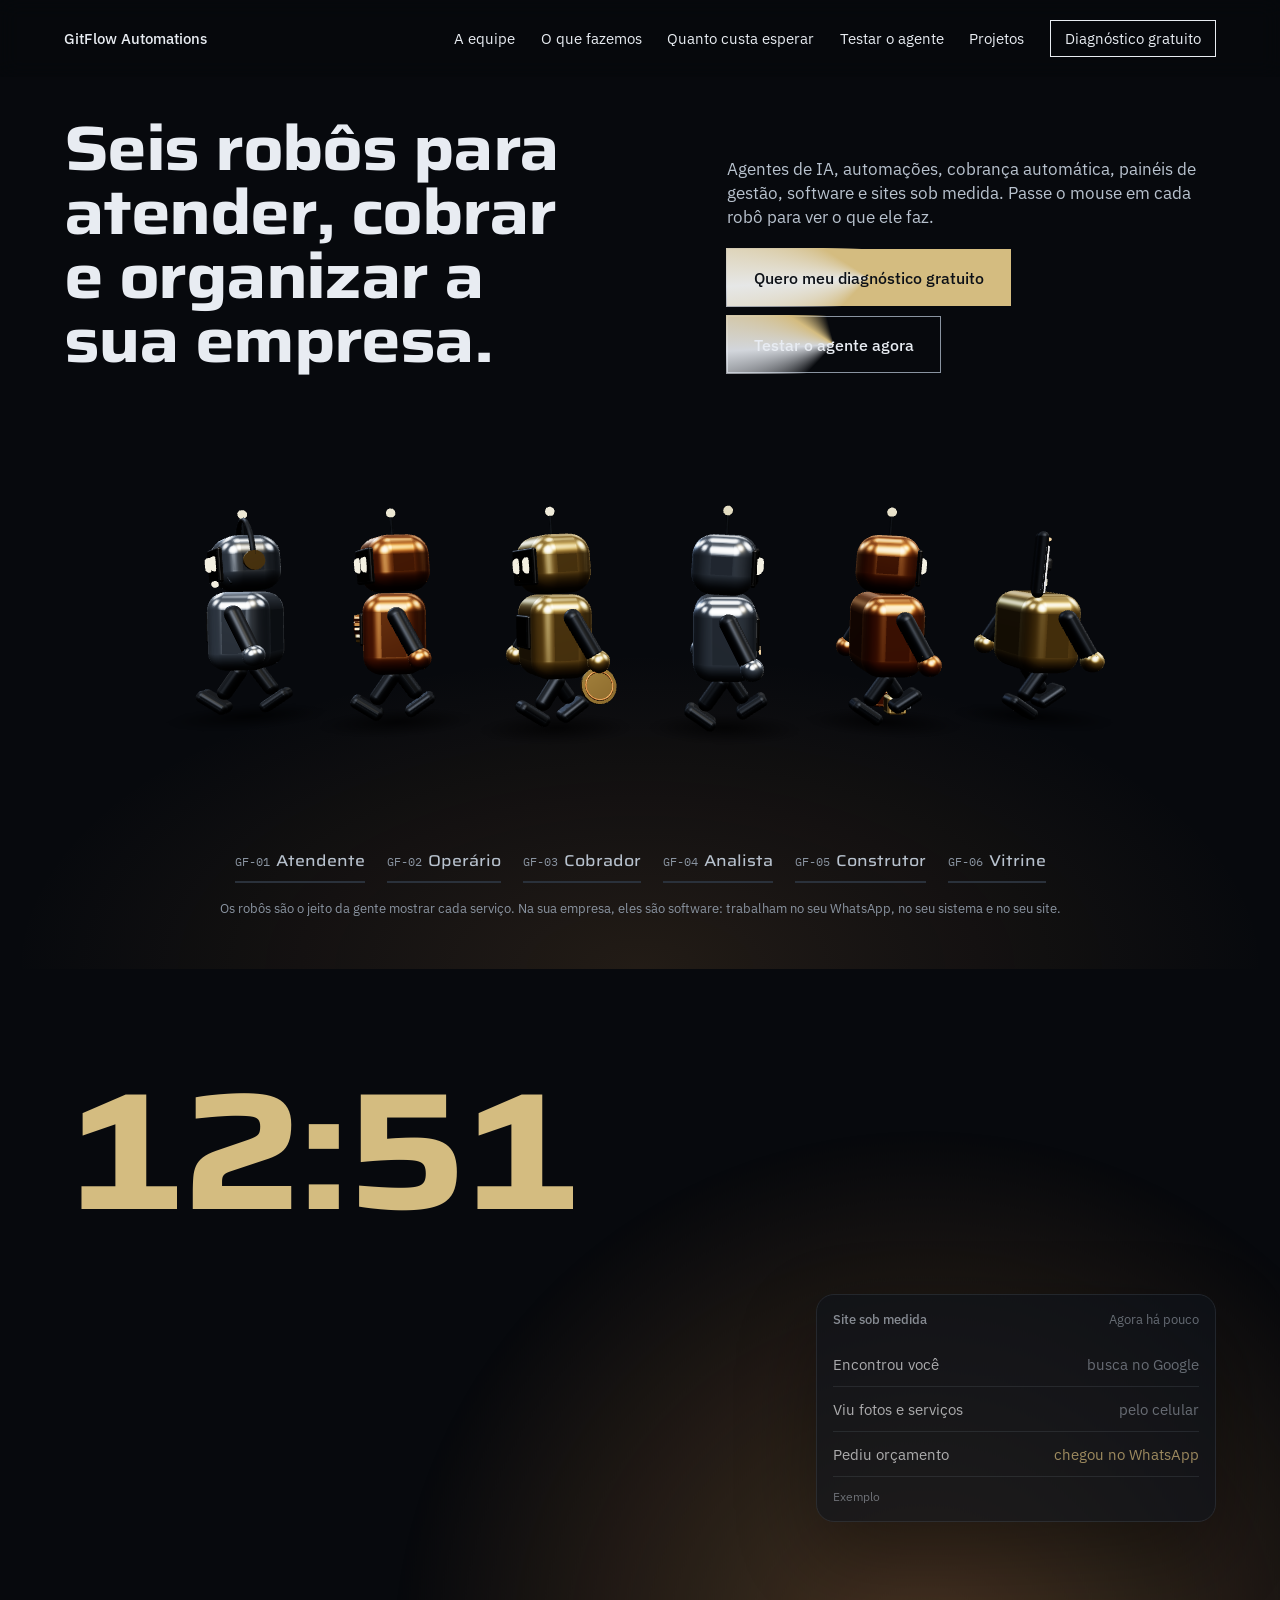
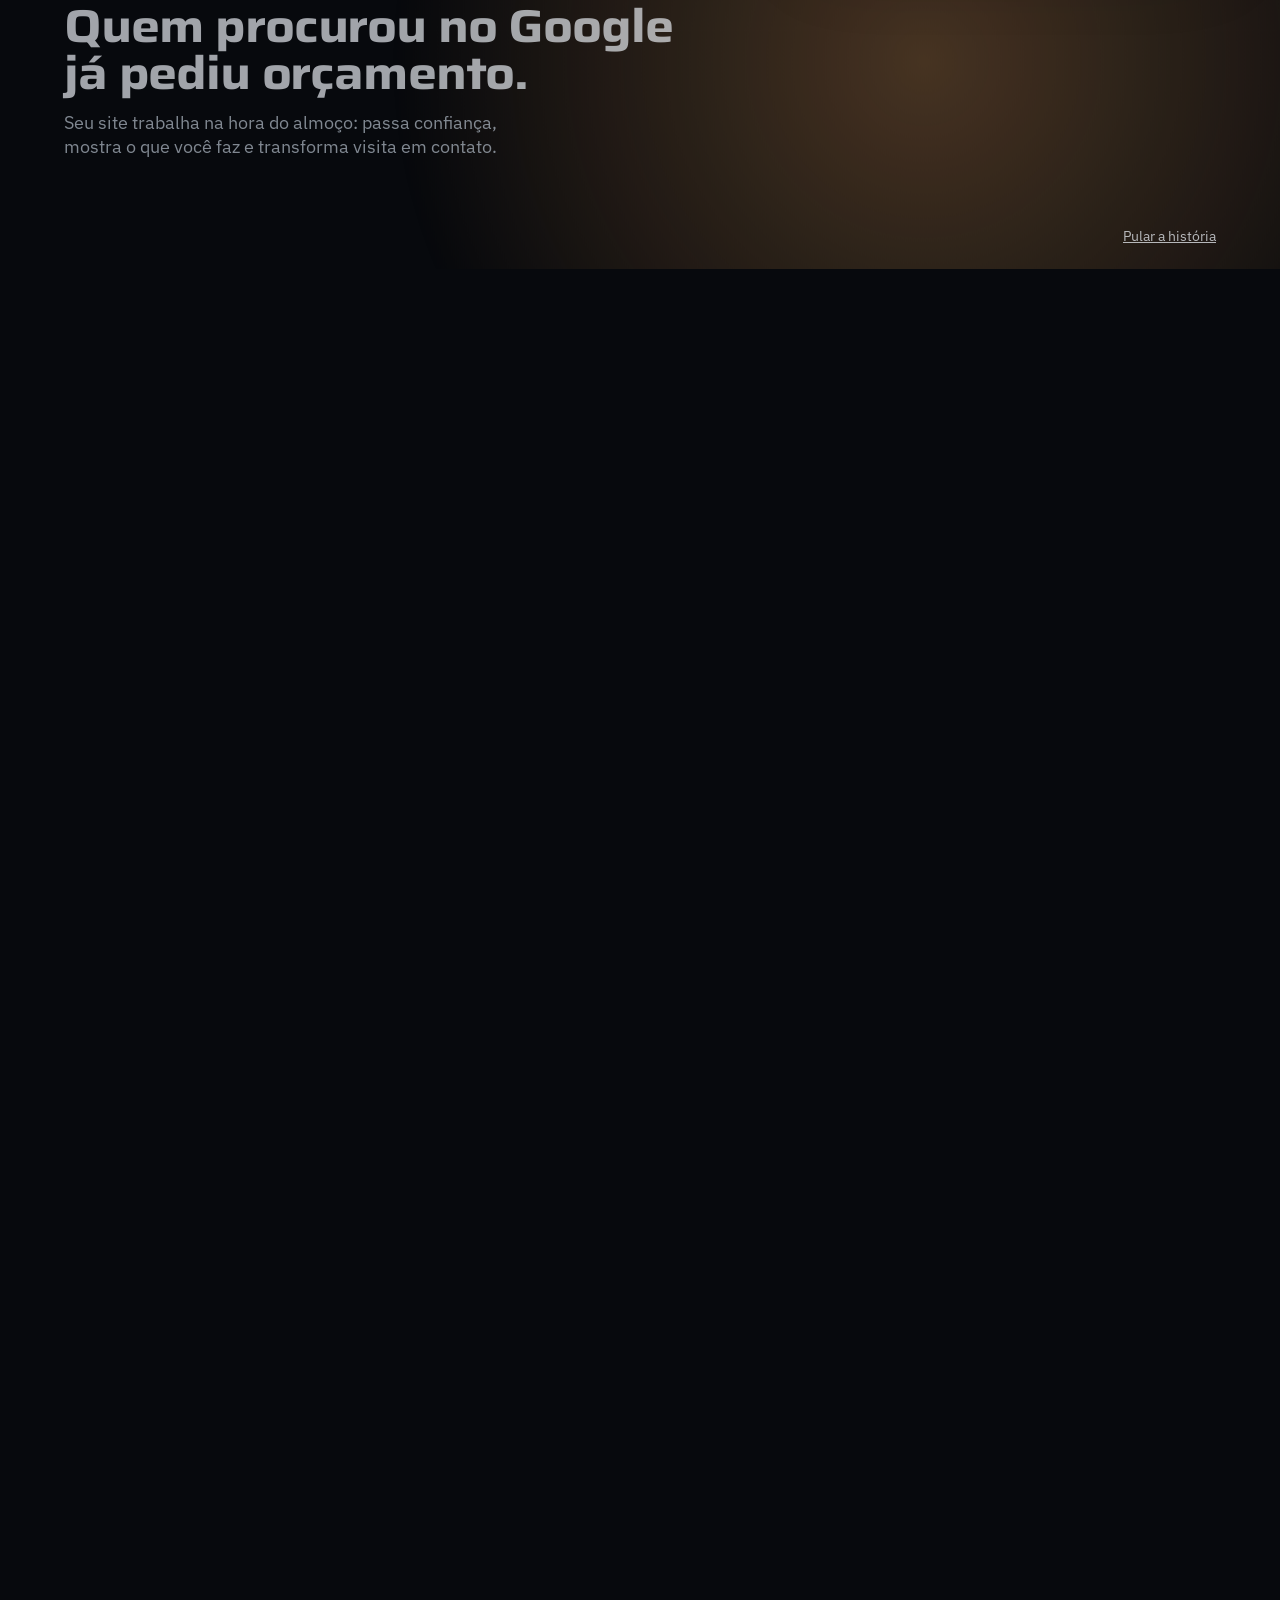
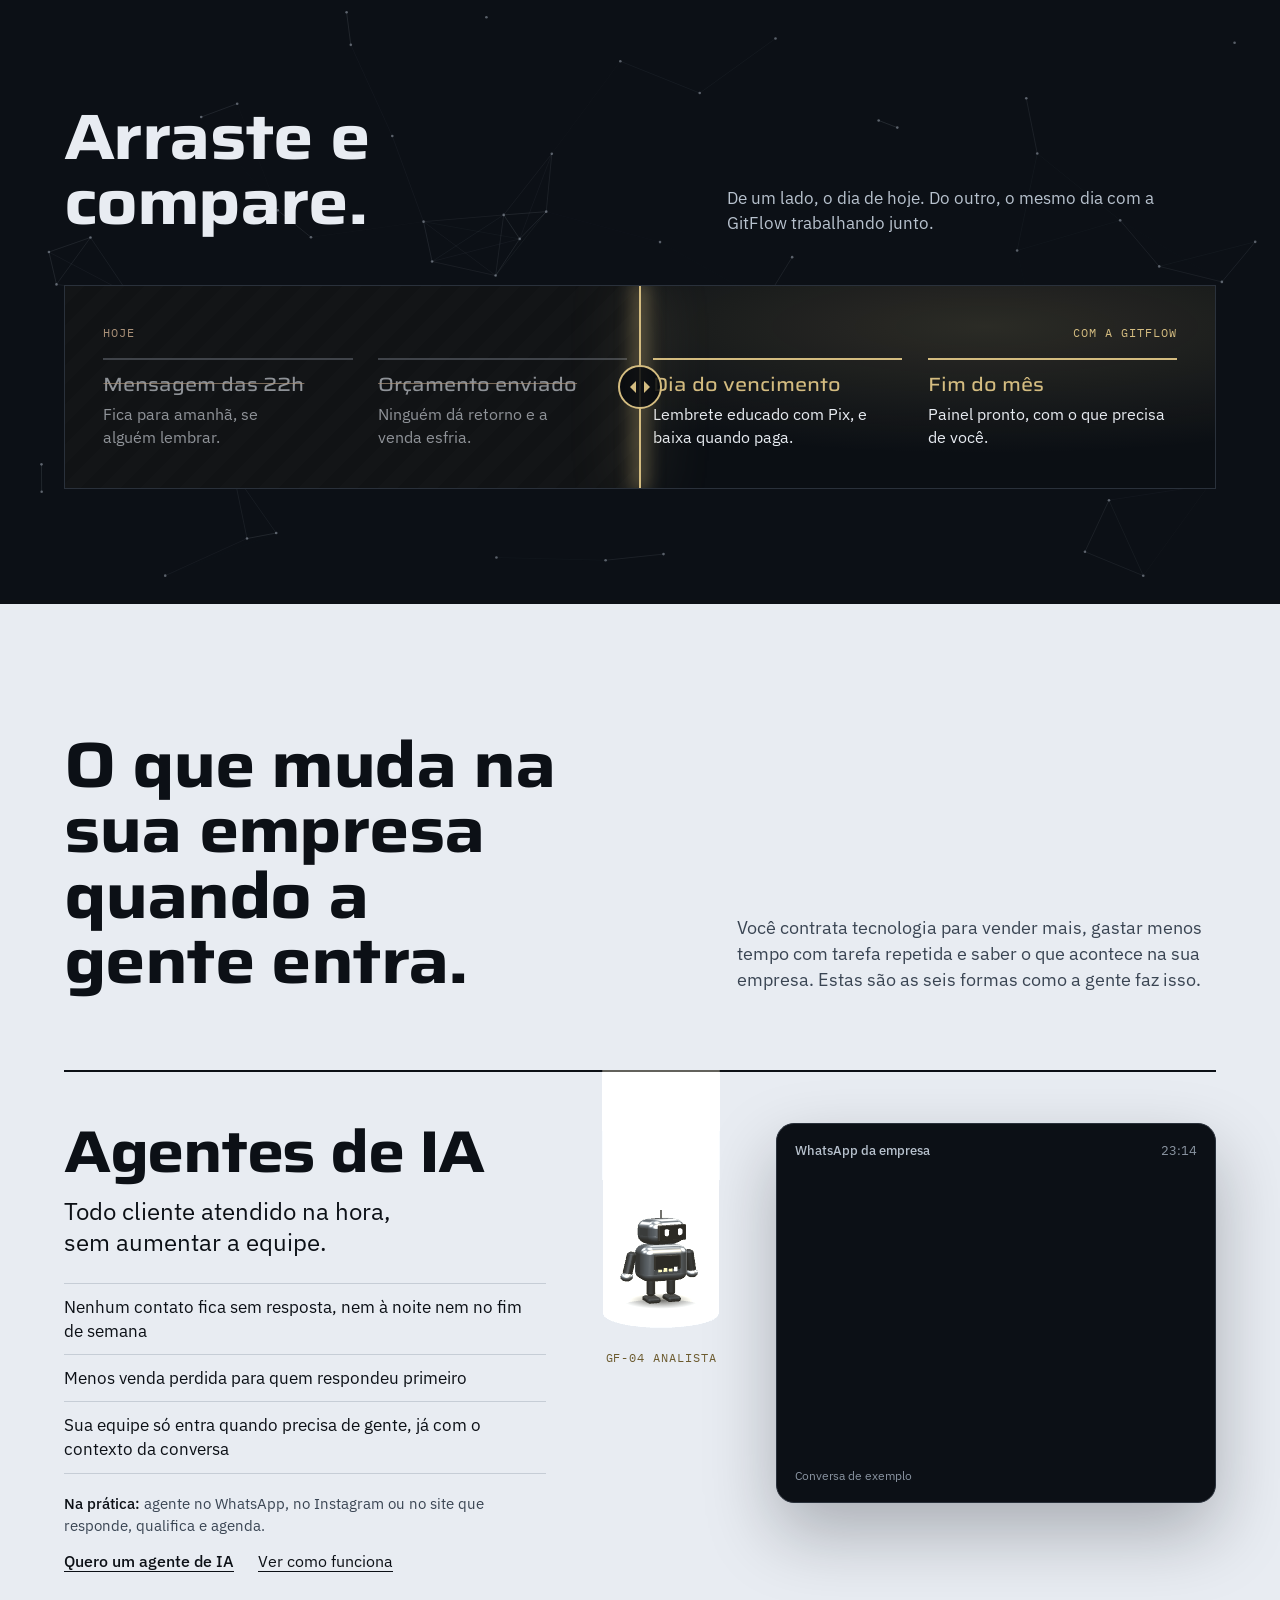
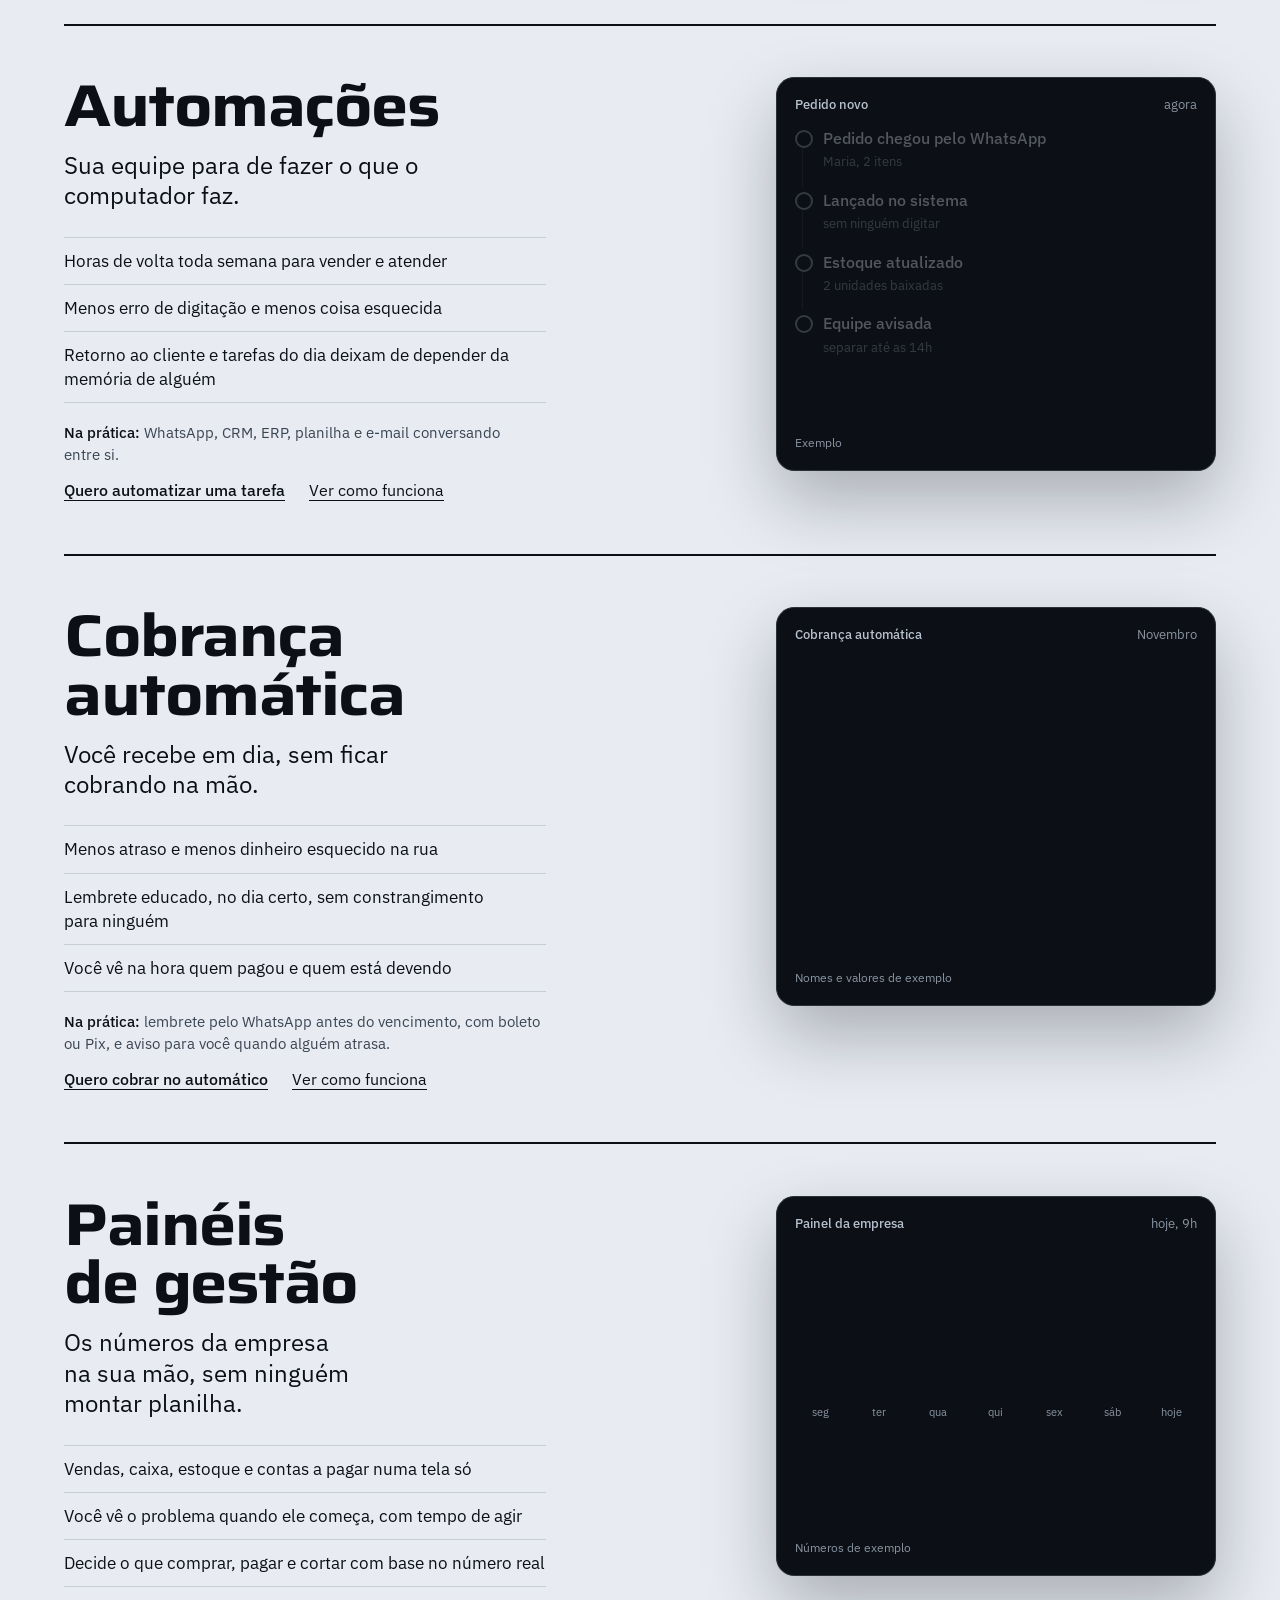
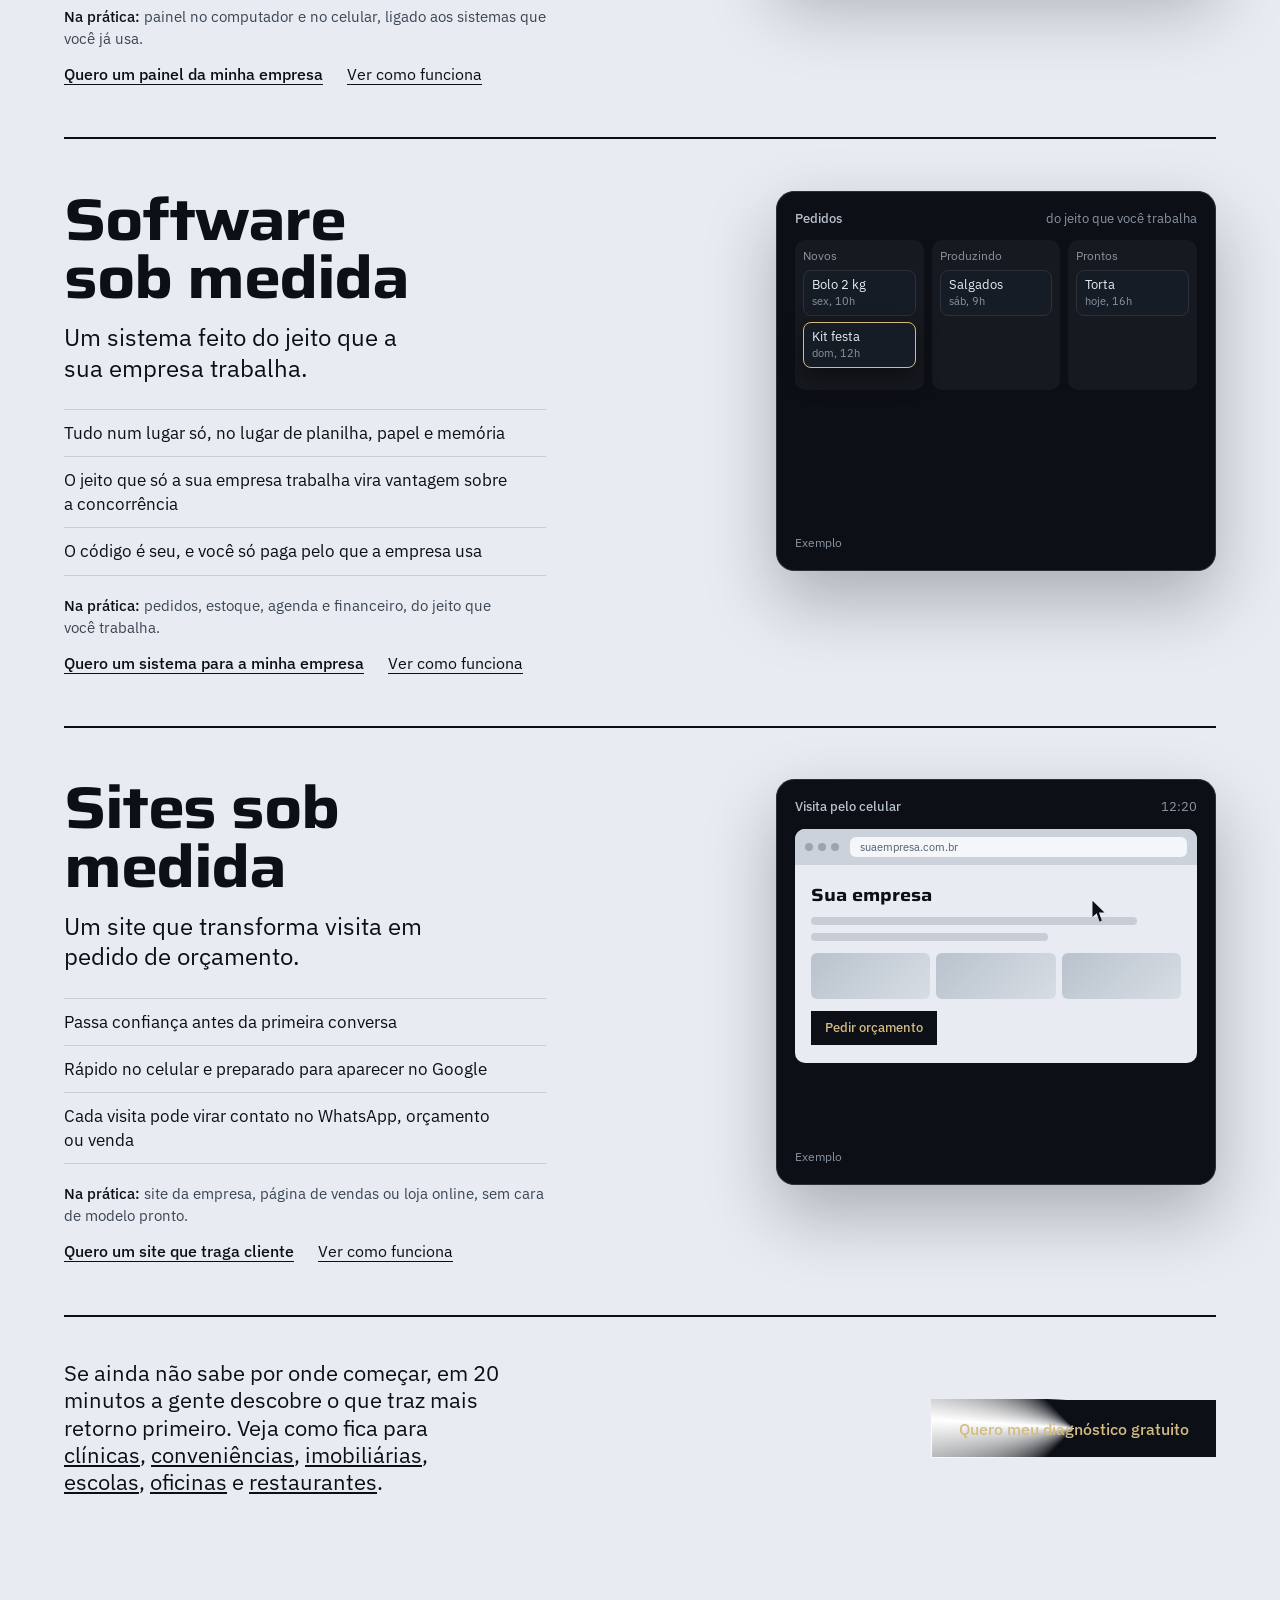
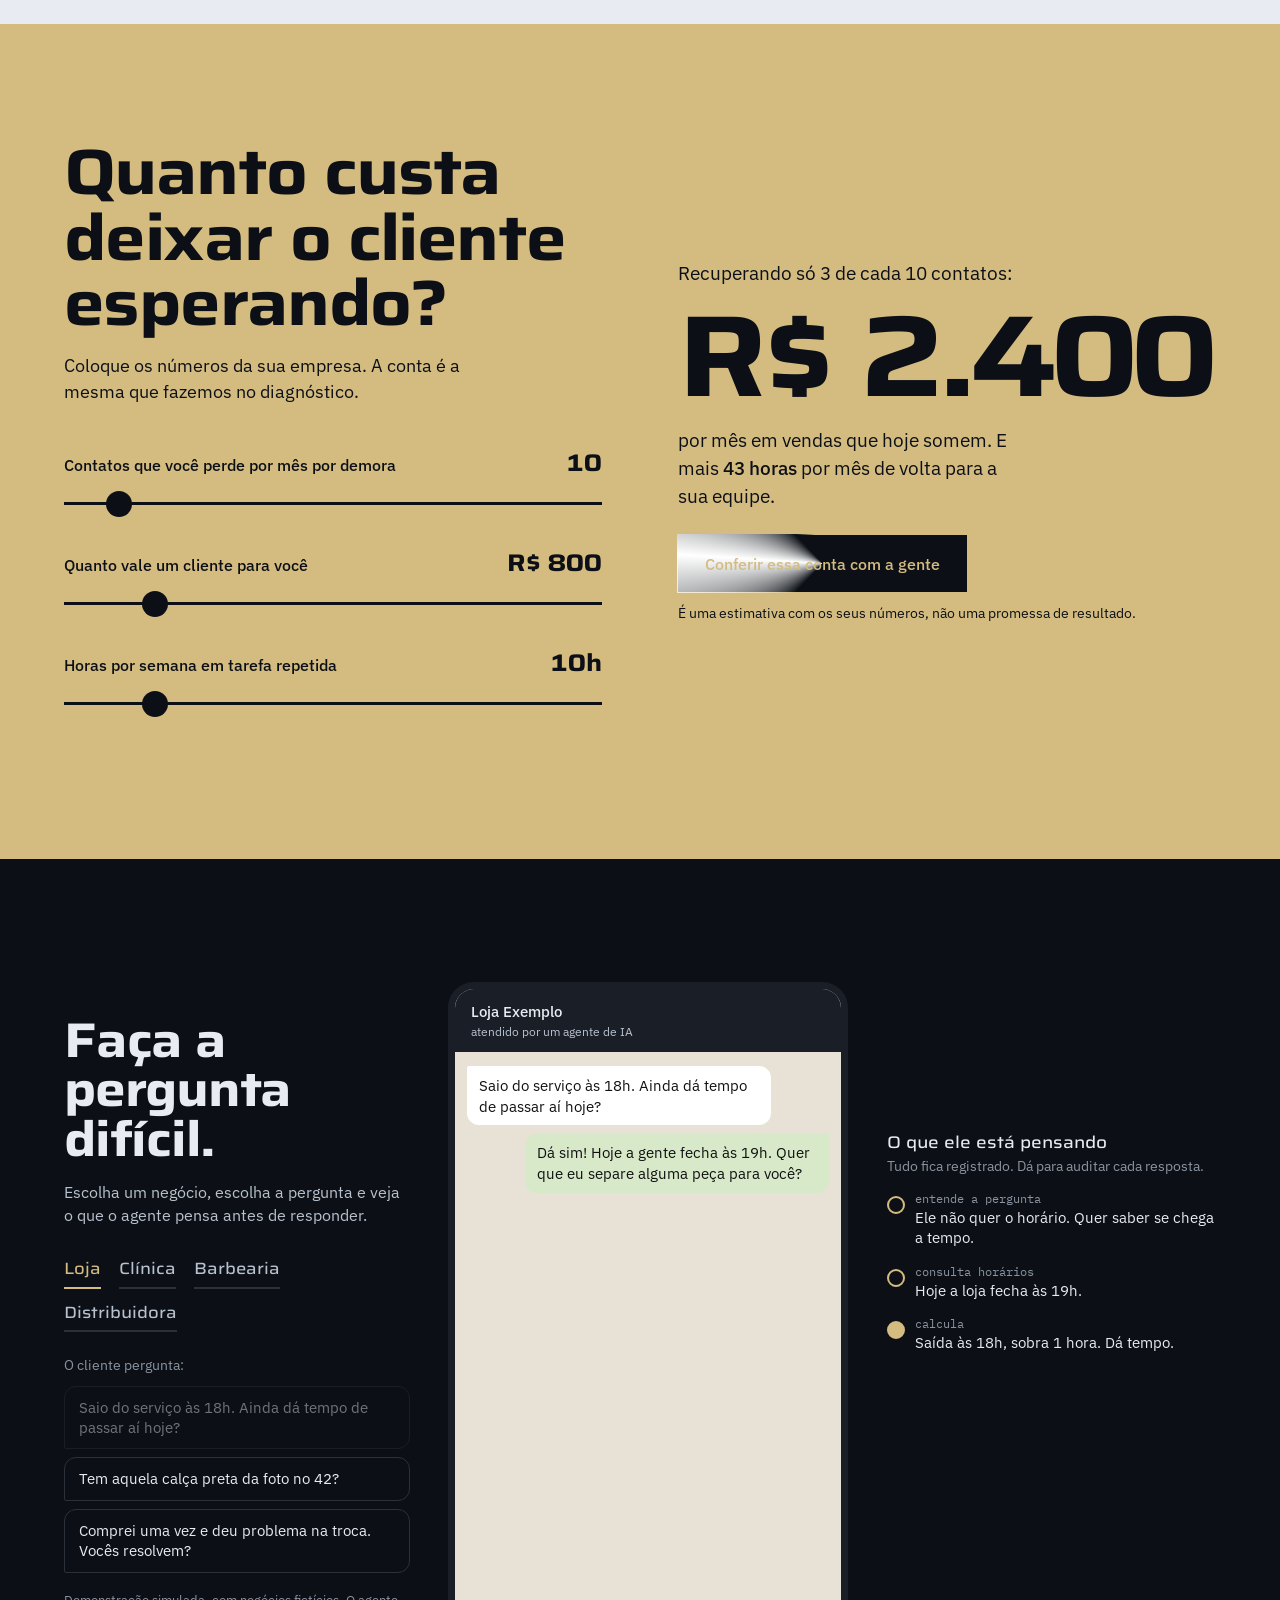
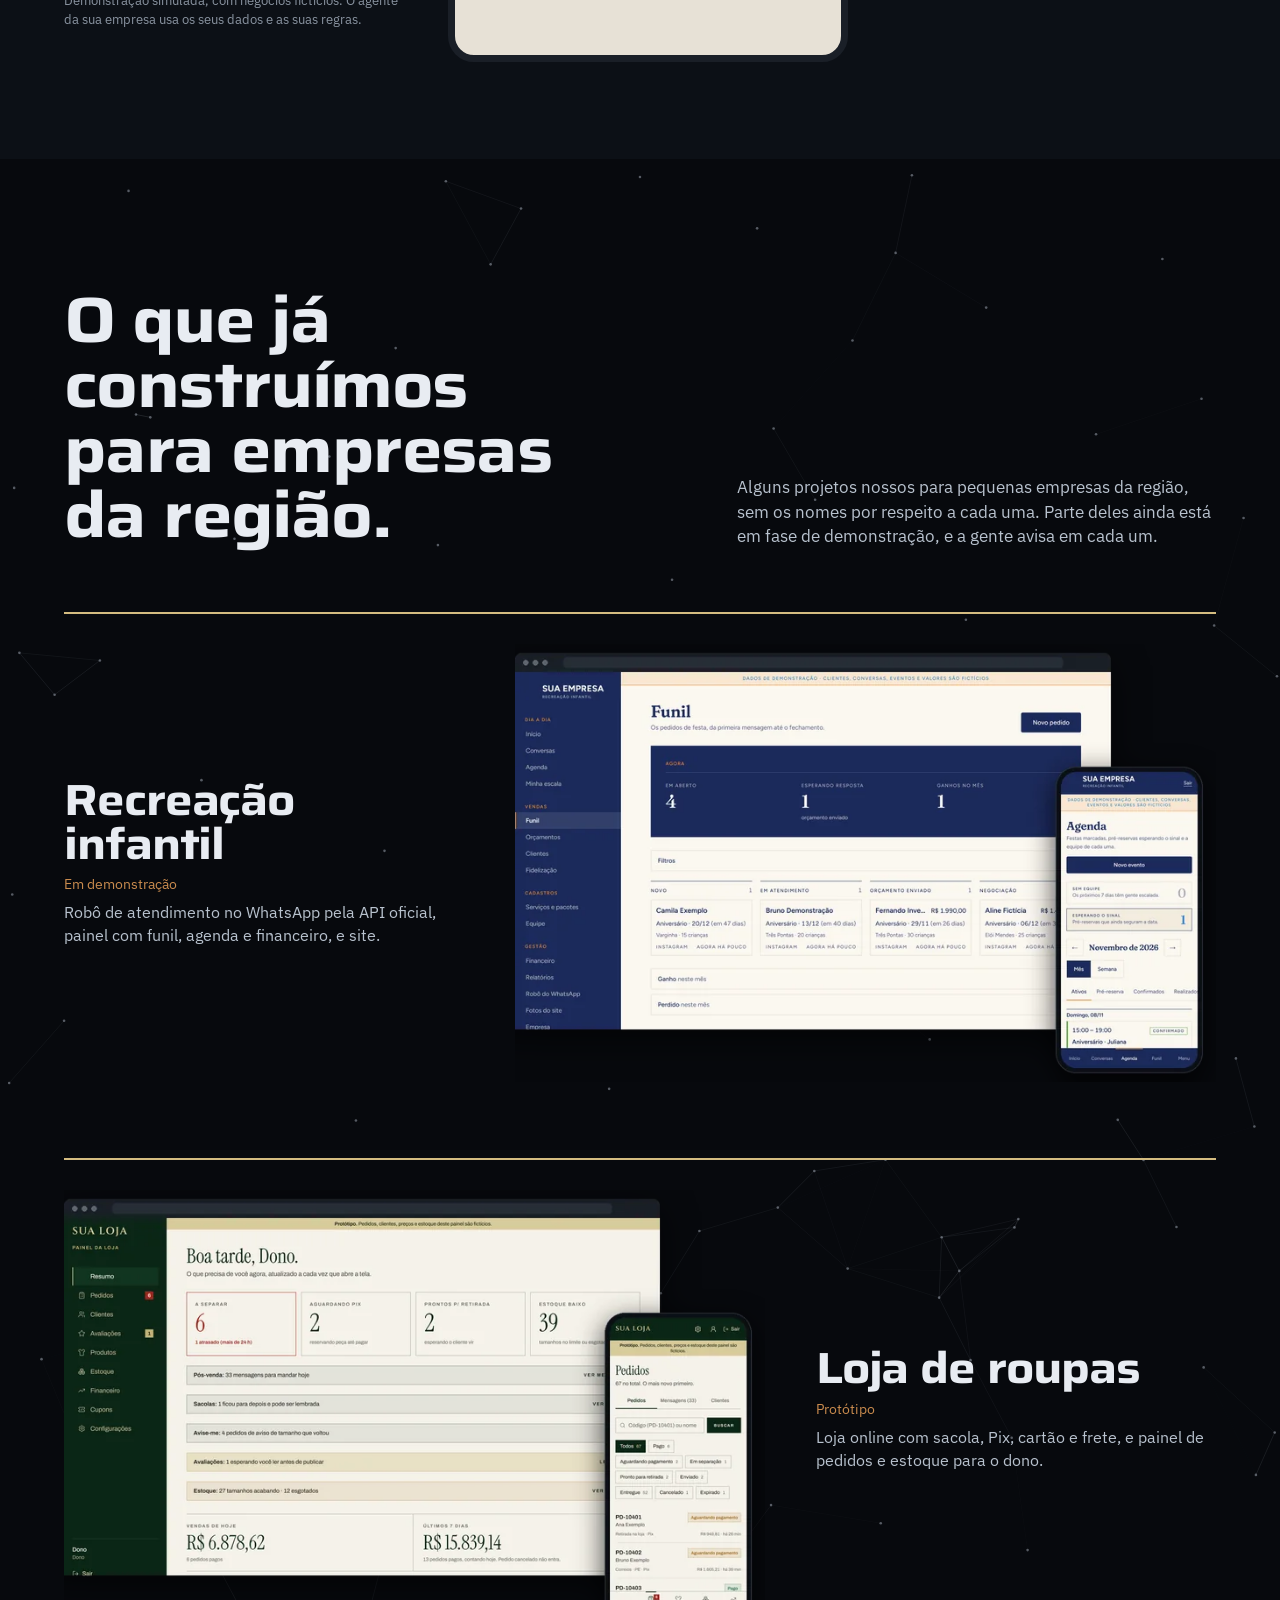
==== commit 8e0c9d8b: "publica as surpresas: luz nos títulos, rede neural, monte sua equipe e robô que acompanha Co-Authore" ====
--- a/index.html
+++ b/index.html
@@ -24,7 +24,7 @@
   <link rel="preconnect" href="https://fonts.googleapis.com">
   <link rel="preconnect" href="https://fonts.gstatic.com" crossorigin>
   <link href="https://fonts.googleapis.com/css2?family=IBM+Plex+Mono:wght@400&family=IBM+Plex+Sans:wght@400;500&family=Saira:wdth,wght@125,500;125,700&display=swap" rel="stylesheet">
-  <link rel="stylesheet" href="assets/css/site.css?v=23e61c0a9c">
+  <link rel="stylesheet" href="assets/css/site.css?v=5ff434fec4">
   <script>document.documentElement.classList.add('js');</script>
 </head>
 <body>
@@ -172,7 +172,7 @@
       </div>
     </section>
 
-    <section class="antes" id="antes-e-depois" data-tema="escuro" data-antes>
+    <section class="antes" id="antes-e-depois" data-tema="escuro" data-antes data-rede>
       <div class="antes__topo">
         <h2>Arraste e compare.</h2>
         <p>De um lado, o dia de hoje. Do outro, o mesmo dia com a GitFlow trabalhando junto.</p>
@@ -438,7 +438,7 @@
       </div>
     </section>
 
-    <section class="projetos" id="projetos" data-tema="escuro">
+    <section class="projetos" id="projetos" data-tema="escuro" data-rede>
       <div class="projetos__topo">
         <h2>O que já construímos para empresas da região.</h2>
         <p>Alguns projetos nossos para pequenas empresas da região, sem os nomes por respeito a cada uma. Parte deles ainda está em fase de demonstração, e a gente avisa em cada um.</p>
@@ -494,7 +494,7 @@
       </div>
     </section>
 
-    <section class="duvidas" id="duvidas" data-tema="escuro">
+    <section class="duvidas" id="duvidas" data-tema="escuro" data-rede>
       <h2>O que todo dono pergunta antes de fechar</h2>
       <div>
         <details><summary>Meu cliente vai perceber que é um robô e não vai gostar?</summary><p>O agente se apresenta como assistente e não tenta se passar por pessoa. O que irrita é robô de menu que não entende e não deixa falar com ninguém. O nosso entende o que foi escrito e chama a sua equipe quando o assunto pede.</p></details>
@@ -506,6 +506,30 @@
         <details><summary>Preciso trocar os sistemas que já uso?</summary><p>Quase nunca. Conectamos o que você já tem. Só sugerimos trocar quando a ferramenta atual realmente impede a automação.</p></details>
         <details><summary>E se parar de funcionar?</summary><p>As automações são monitoradas. Quando algo sai do normal, o alerta chega para nós e a gente corrige. E você fala direto com quem construiu.</p></details>
         <details><summary>Meus dados ficam seguros?</summary><p>Usamos as permissões mínimas necessárias, seguimos a LGPD e documentamos por onde cada dado passa.</p></details>
+      </div>
+    </section>
+
+    <section class="monte" id="monte-sua-equipe" data-tema="escuro" data-monte data-rede>
+      <div class="monte__topo">
+        <h2>Monte a sua equipe.</h2>
+        <p>Escolha os robôs que a sua empresa precisa. A gente mostra o que eles fazem juntos, e você manda o pedido pronto pelo WhatsApp.</p>
+      </div>
+      <div class="monte__grade">
+        <div class="monte__vitrine" role="group" aria-label="Robôs disponíveis">
+          <button type="button" class="monte__robo" draggable="true" data-robo="atendente" aria-pressed="false"><img src="assets/img/robos/atendente.webp" width="336" height="480" alt="" loading="lazy" decoding="async"><b>Atendente</b><small>Agente de IA</small><span class="monte__mais">Contratar</span></button>
+          <button type="button" class="monte__robo" draggable="true" data-robo="operario" aria-pressed="false"><img src="assets/img/robos/operario.webp" width="336" height="480" alt="" loading="lazy" decoding="async"><b>Operário</b><small>Automações</small><span class="monte__mais">Contratar</span></button>
+          <button type="button" class="monte__robo" draggable="true" data-robo="cobrador" aria-pressed="false"><img src="assets/img/robos/cobrador.webp" width="336" height="480" alt="" loading="lazy" decoding="async"><b>Cobrador</b><small>Cobrança automática</small><span class="monte__mais">Contratar</span></button>
+          <button type="button" class="monte__robo" draggable="true" data-robo="analista" aria-pressed="false"><img src="assets/img/robos/analista.webp" width="336" height="480" alt="" loading="lazy" decoding="async"><b>Analista</b><small>Painéis de gestão</small><span class="monte__mais">Contratar</span></button>
+          <button type="button" class="monte__robo" draggable="true" data-robo="construtor" aria-pressed="false"><img src="assets/img/robos/construtor.webp" width="336" height="480" alt="" loading="lazy" decoding="async"><b>Construtor</b><small>Software sob medida</small><span class="monte__mais">Contratar</span></button>
+          <button type="button" class="monte__robo" draggable="true" data-robo="vitrine" aria-pressed="false"><img src="assets/img/robos/vitrine.webp" width="336" height="480" alt="" loading="lazy" decoding="async"><b>Vitrine</b><small>Sites sob medida</small><span class="monte__mais">Contratar</span></button>
+        </div>
+        <div class="monte__empresa" data-monte-empresa>
+          <p class="monte__titulo"><span>Sua empresa</span><b data-monte-contagem>0 robôs</b></p>
+          <div class="monte__fila" data-monte-fila aria-live="polite"></div>
+          <ul class="monte__faz" data-monte-faz aria-live="polite"></ul>
+          <button class="botao" type="button" data-monte-pedir disabled>Pedir essa equipe pelo WhatsApp</button>
+          <small>Abre o WhatsApp com a lista pronta. Nada é enviado sem você apertar enviar. O valor sai no diagnóstico, depois de entender a sua empresa.</small>
+        </div>
       </div>
     </section>
 
@@ -563,7 +587,8 @@
   <script src="assets/js/ao-vivo.js?v=f2100248e8" defer></script>
   <script src="assets/js/materia.js?v=8a1abeb7b6" defer></script>
   <script src="assets/js/demos.js?v=25cef8f12f" defer></script>
-  <script src="assets/js/equipe.js?v=e35f49f1f3" type="module"></script>
-  <script src="assets/js/futuro.js?v=eed7cadec0" defer></script>
+  <script src="assets/js/equipe.js?v=57f5278483" type="module"></script>
+  <script src="assets/js/futuro.js?v=5034dfb5b2" defer></script>
+  <script src="assets/js/monte.js?v=d20aa664c7" defer></script>
 </body>
 </html>
--- a/assets/css/site.css
+++ b/assets/css/site.css
@@ -205,6 +205,66 @@
 .botao::before { content: ""; position: absolute; inset: -2px; z-index: -1; background: conic-gradient(from var(--giro), transparent 0 62%, rgba(232, 236, 242, .9) 74%, var(--ouro) 84%, transparent 96%); animation: giro 3.4s linear infinite; }
 .botao--tinta::before { background: conic-gradient(from var(--giro), transparent 0 62%, #fff 76%, var(--tinta) 88%, transparent 96%); }
 @keyframes giro { to { --giro: 360deg; } }
+
+/* Título que se acende com uma faixa de luz (assets/js/futuro.js) */
+.titulo-luz { background-image: linear-gradient(100deg, var(--cor-titulo) 0, var(--cor-titulo) calc(var(--luz, -10%) - 7%), #FFF4D6 calc(var(--luz, -10%) - 2.5%), var(--ouro) var(--luz, -10%), transparent calc(var(--luz, -10%) + 3%)); -webkit-background-clip: text; background-clip: text; color: transparent; }
+
+/* Varredura: uma linha de luz passa pela seção na primeira vez que ela aparece */
+.varre { position: relative; }
+.varre::after { content: ""; position: absolute; inset: 0; z-index: 5; pointer-events: none; opacity: 0; background: linear-gradient(180deg, transparent 0, rgba(212, 188, 128, 0) 38%, rgba(212, 188, 128, .14) 49.2%, rgba(255, 244, 214, .85) 50%, transparent 50.35%); background-size: 100% 300%; background-position: 0 100%; }
+.varre.varrendo::after { animation: varre-secao 1.3s cubic-bezier(.45, 0, .2, 1) forwards; }
+@keyframes varre-secao { 0% { opacity: 1; background-position: 0 100%; } 85% { opacity: 1; } 100% { opacity: 0; background-position: 0 0; } }
+
+/* Rede neural no fundo das seções escuras */
+[data-rede] { position: relative; overflow: hidden; }
+[data-rede] > :not(.rede) { position: relative; z-index: 1; }
+.rede { position: absolute; inset: 0; width: 100%; height: 100%; pointer-events: none; z-index: 0; }
+
+/* Monte sua equipe (assets/js/monte.js) */
+.monte { background: var(--fundo); padding: clamp(70px, 9vw, 130px) var(--borda); }
+.monte__topo { display: grid; grid-template-columns: 1.25fr 1fr; gap: clamp(20px, 4vw, 70px); align-items: end; margin-bottom: clamp(26px, 4vw, 50px); }
+.monte__topo p { font-size: clamp(1rem, 1.3vw, 1.2rem); color: var(--prata); }
+.monte__grade { display: grid; grid-template-columns: minmax(0, 1.35fr) minmax(320px, 1fr); gap: clamp(18px, 3vw, 40px); align-items: start; }
+.monte__vitrine { display: grid; grid-template-columns: repeat(3, 1fr); gap: 12px; }
+.monte__robo { all: unset; position: relative; display: flex; flex-direction: column; align-items: center; gap: 2px; padding: 12px 12px 14px; border: 1px solid var(--fio); background: rgba(12, 16, 22, .85); cursor: grab; text-align: center; transition: border-color .2s, transform .3s var(--mola), background .2s; }
+.monte__robo:hover { border-color: rgba(212, 188, 128, .6); transform: translateY(-3px); }
+.monte__robo:focus-visible { outline: 2px solid var(--ouro); outline-offset: 3px; }
+.monte__robo img { width: 100%; height: clamp(110px, 12vw, 170px); object-fit: contain; transition: transform .4s var(--mola); }
+.monte__robo:hover img { transform: translateY(-4px) rotate(-2deg); }
+.monte__robo b { font-family: var(--titulo); font-stretch: 125%; font-weight: 500; font-size: 1.05rem; margin-top: 6px; }
+.monte__robo small { font-size: .8rem; color: var(--apagado); }
+.monte__mais { margin-top: 8px; padding: 5px 12px; border: 1px solid var(--fio); font: 400 .72rem 'IBM Plex Mono', monospace; letter-spacing: .06em; text-transform: uppercase; color: var(--prata); }
+.monte__robo[aria-pressed=true] { border-color: var(--ouro); background: rgba(212, 188, 128, .08); }
+.monte__robo[aria-pressed=true] .monte__mais { background: var(--ouro); border-color: var(--ouro); color: var(--tinta); }
+.monte__empresa { position: sticky; top: 84px; padding: 20px; border: 1px solid rgba(212, 188, 128, .45); clip-path: polygon(0 0, calc(100% - 18px) 0, 100% 18px, 100% 100%, 18px 100%, 0 calc(100% - 18px)); background: linear-gradient(rgba(12, 16, 22, .95), rgba(12, 16, 22, .95)), repeating-linear-gradient(0deg, rgba(212, 188, 128, .05) 0 1px, transparent 1px 3px); transition: background .2s; }
+.monte__empresa[data-recebendo=true] { background: rgba(212, 188, 128, .12); }
+.monte__titulo { display: flex; justify-content: space-between; font: 400 .78rem 'IBM Plex Mono', monospace; letter-spacing: .08em; text-transform: uppercase; color: var(--ouro); }
+.monte__titulo b { font-weight: 400; color: var(--prata); }
+.monte__fila { display: flex; flex-wrap: wrap; gap: 8px; min-height: 104px; margin: 14px 0; padding: 10px; border: 1px dashed var(--fio); }
+.monte__vazio { margin: auto; font-size: .88rem; color: var(--apagado); text-align: center; }
+.monte__membro { all: unset; cursor: pointer; display: flex; flex-direction: column; align-items: center; width: 70px; font-size: .72rem; color: var(--prata); }
+.monte__membro img { width: 62px; height: 74px; object-fit: contain; }
+.monte__membro:hover span { text-decoration: line-through; color: var(--bronze); }
+.monte__membro:focus-visible { outline: 2px solid var(--ouro); outline-offset: 2px; }
+.monte__membro--novo { animation: entra-membro .5s var(--mola); }
+@keyframes entra-membro { from { opacity: 0; transform: translateY(-14px) scale(.7); } }
+.monte__faz { list-style: none; padding: 0; margin-bottom: 16px; }
+.monte__faz li { padding: 7px 0 7px 18px; border-top: 1px solid var(--fio); font-size: .9rem; color: var(--prata); position: relative; }
+.monte__faz li::before { content: ""; position: absolute; left: 0; top: 14px; width: 7px; height: 7px; border-radius: 50%; background: var(--prata); }
+.monte__faz li b { font-weight: 500; color: var(--papel); }
+.monte__faz .monte__junto { color: var(--papel); }
+.monte__faz .monte__junto::before { background: var(--ouro); box-shadow: 0 0 8px var(--ouro); }
+.monte__empresa .botao:disabled { opacity: .45; cursor: not-allowed; }
+.monte__empresa small { display: block; margin-top: 10px; font-size: .8rem; color: var(--apagado); }
+
+/* Robô que acompanha a rolagem em "O que fazemos" (assets/js/equipe.js, só em tela larga) */
+.oferta--acompanha { position: relative; }
+.oferta--acompanha .servico { column-gap: 230px; }
+.acompanha { position: absolute; z-index: 2; width: 210px; pointer-events: none; }
+.acompanha__palco { position: sticky; top: calc(50vh - 150px); width: 210px; height: 310px; opacity: 0; transition: opacity .4s; }
+.acompanha[data-ligado=true] .acompanha__palco { opacity: 1; }
+.acompanha__palco canvas { display: block; width: 210px; height: 280px; }
+.acompanha__nome { text-align: center; font: 400 .72rem 'IBM Plex Mono', monospace; letter-spacing: .08em; text-transform: uppercase; color: #6B5A2E; }
 
 /* Calculadora */
 .custo { background: var(--ouro); color: var(--tinta); display: grid; grid-template-columns: 1fr 1fr; gap: clamp(30px, 6vw, 100px); padding: clamp(70px, 9vw, 130px) var(--borda); }
@@ -472,7 +532,8 @@
   .vivo { grid-template-columns: 1fr; }
   .fone { height: 540px; }
   .mente { min-height: 0; max-height: none; }
-  .custo, .duvidas, .projetos__topo, .oferta__topo, .pag-entrega, .equipe__topo, .antes__topo { grid-template-columns: 1fr; }
+  .custo, .duvidas, .projetos__topo, .oferta__topo, .pag-entrega, .equipe__topo, .antes__topo, .monte__topo, .monte__grade { grid-template-columns: 1fr; }
+  .monte__empresa { position: static; }
   .antes__lado ul { grid-template-columns: 1fr 1fr; }
   .pag-muda__lista { grid-template-columns: 1fr; }
   .pag-abre.pag-abre--demo { grid-template-columns: 1fr; row-gap: 44px; }
@@ -507,6 +568,7 @@
   .equipe__palco { flex: none; height: min(118vw, 520px); }
   .equipe { min-height: 0; }
   .antes__lado ul { grid-template-columns: 1fr; }
+  .monte__vitrine { grid-template-columns: 1fr 1fr; }
   .equipe__hud p { font-size: .6rem; }
   .equipe__ficha { position: static; display: none; width: auto; margin-top: 18px; box-shadow: none; }
   .equipe__ficha[data-aberta=true] { display: block; }
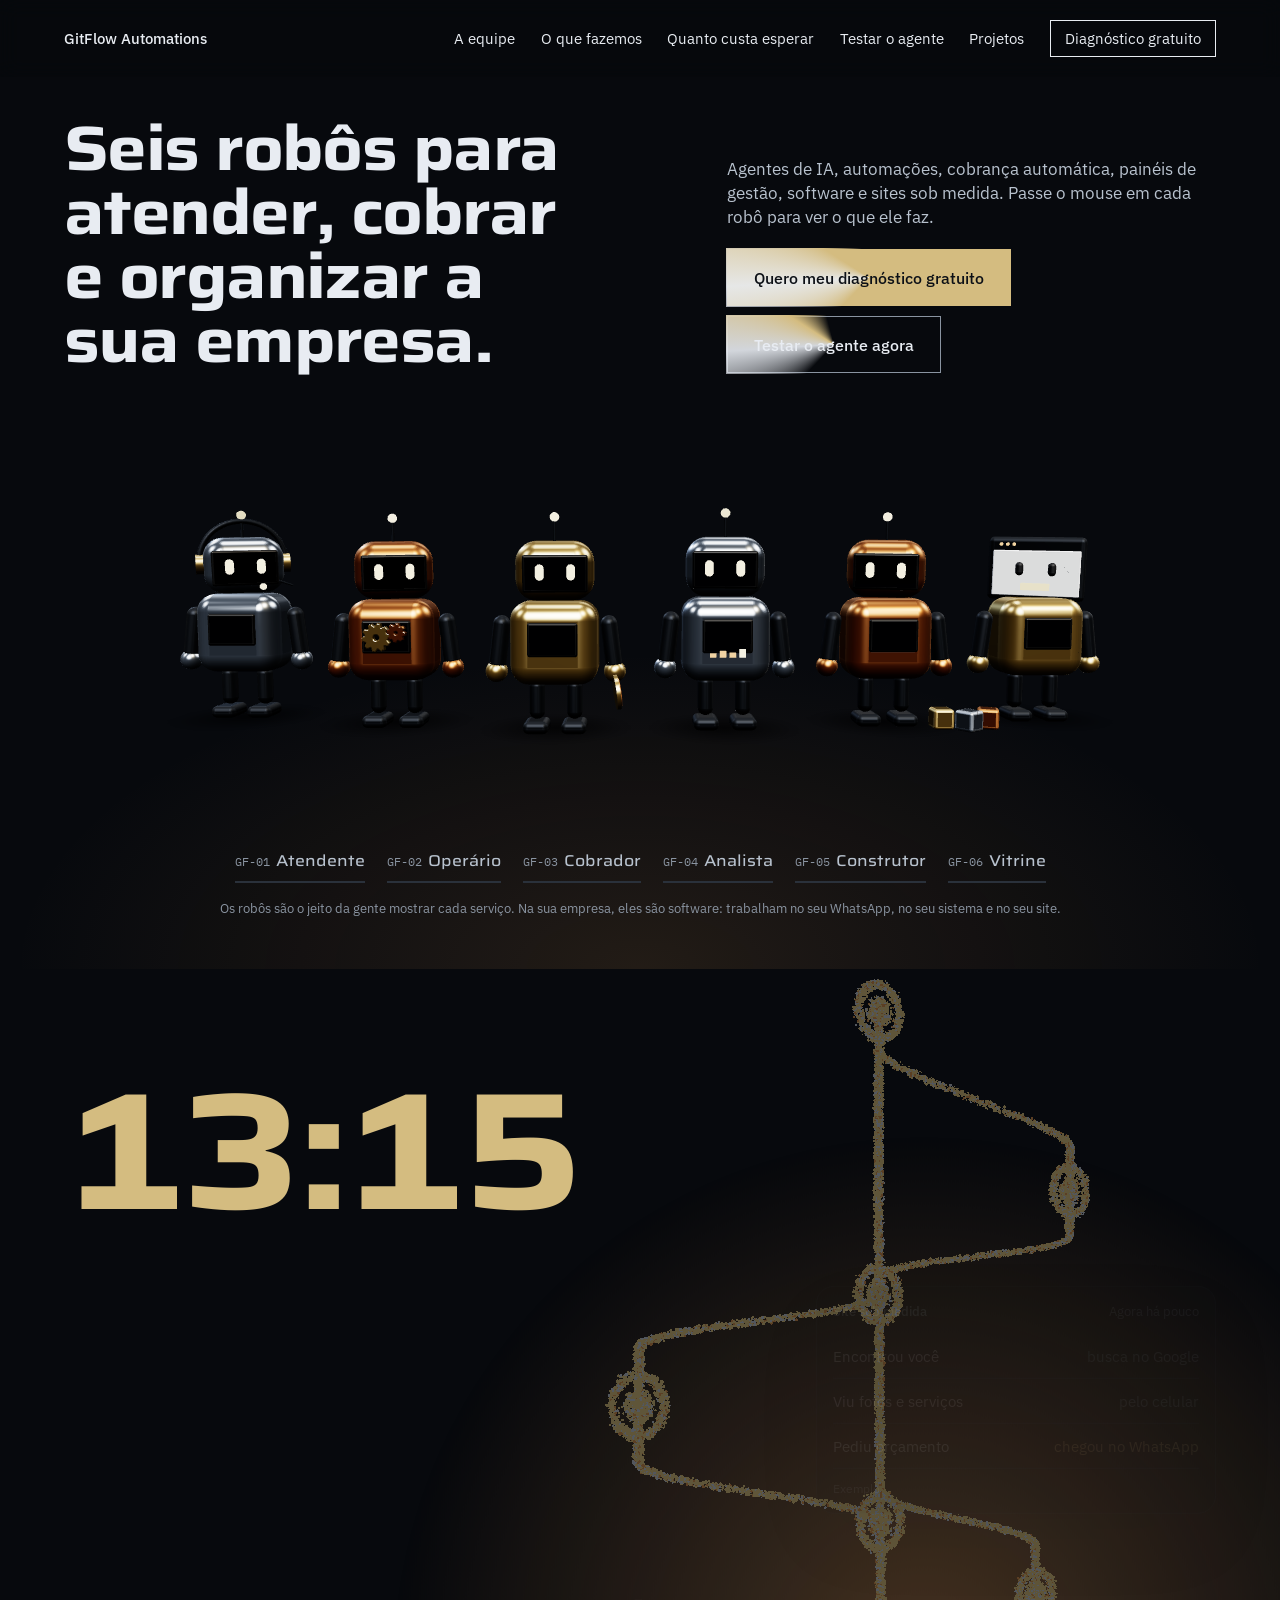
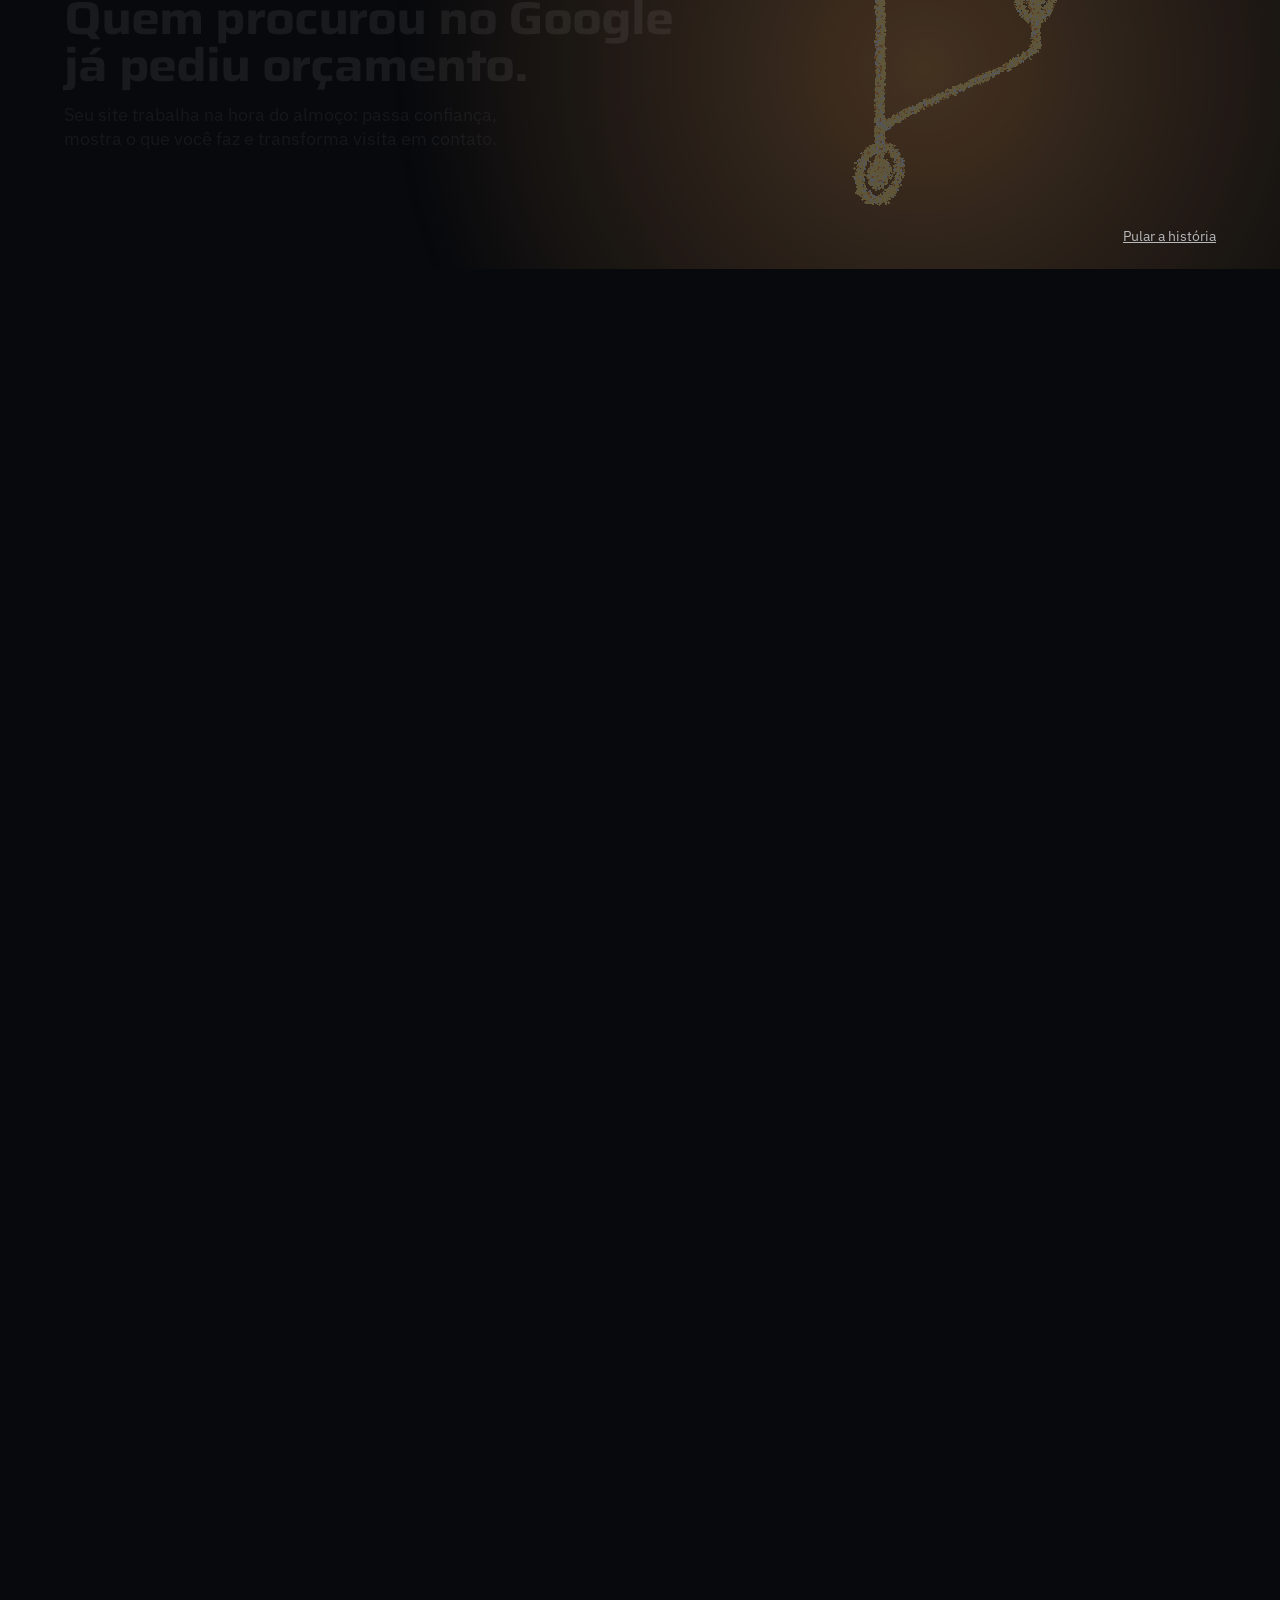
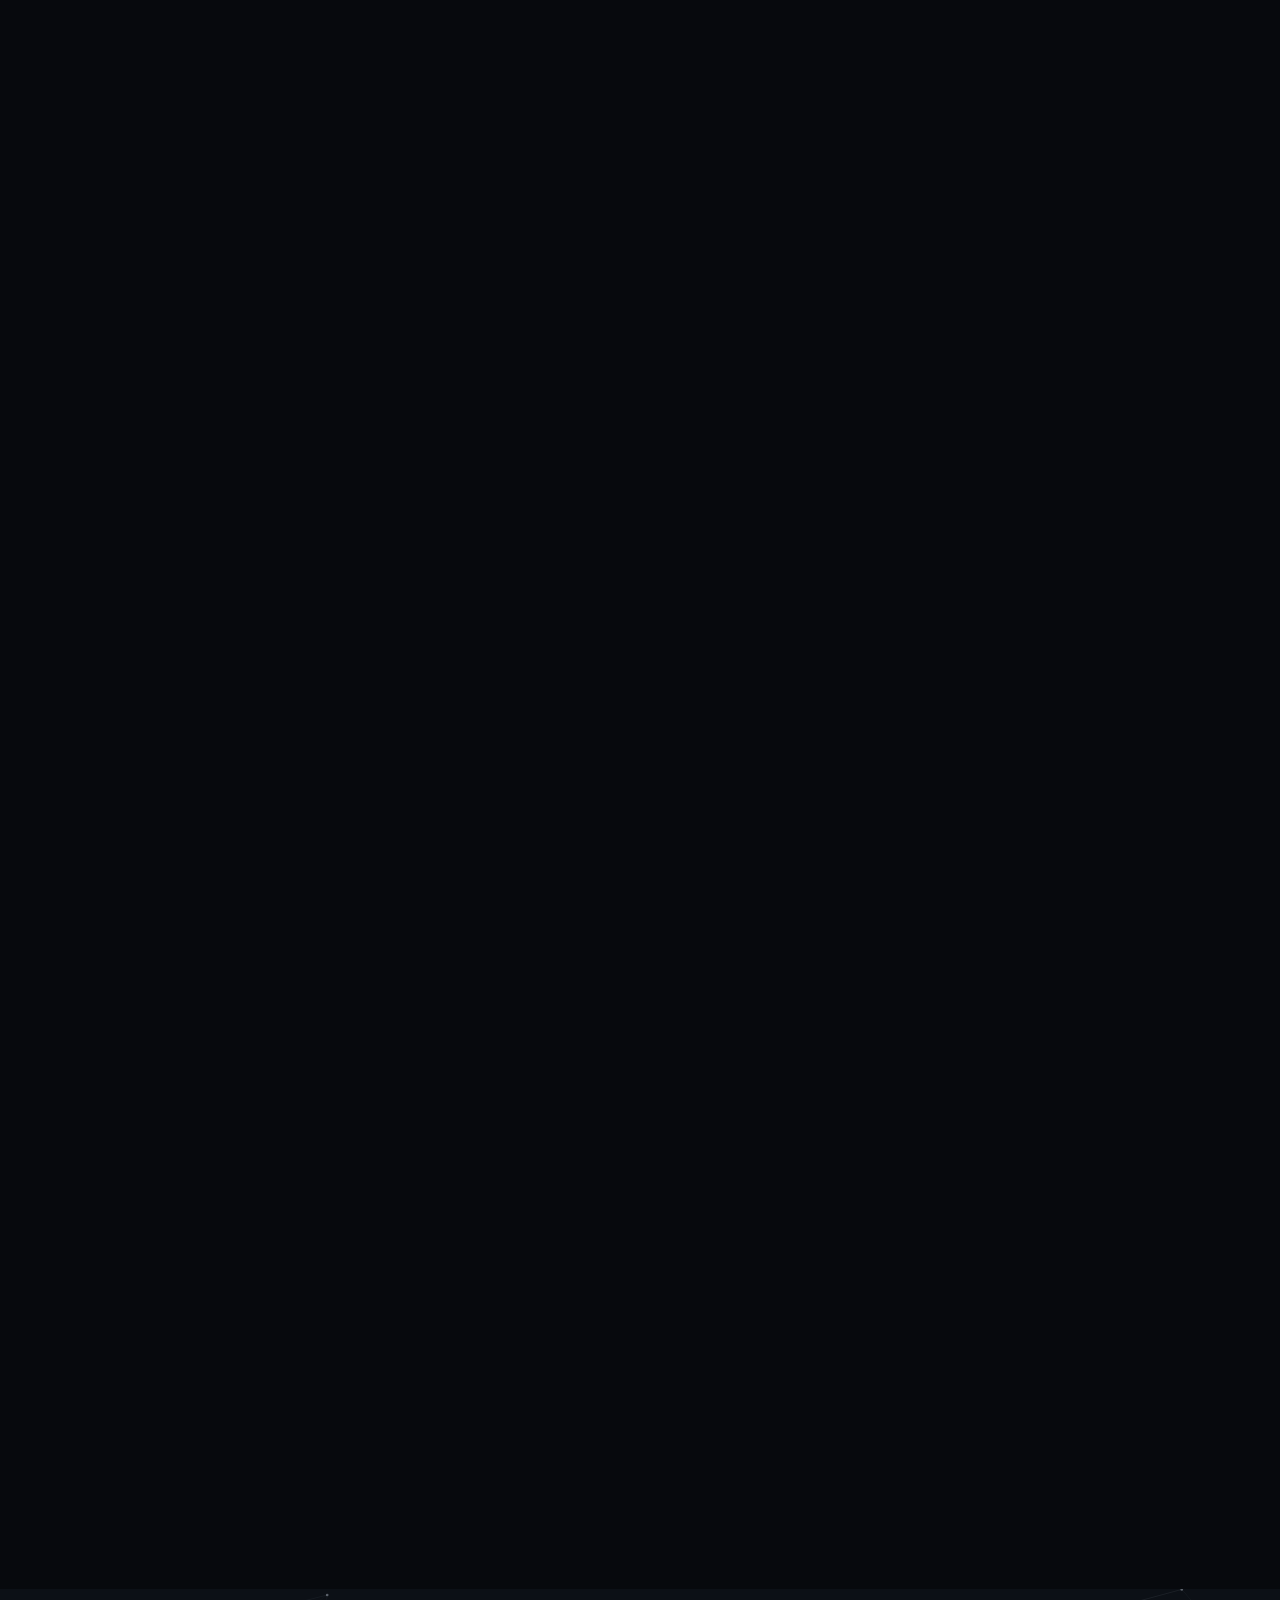
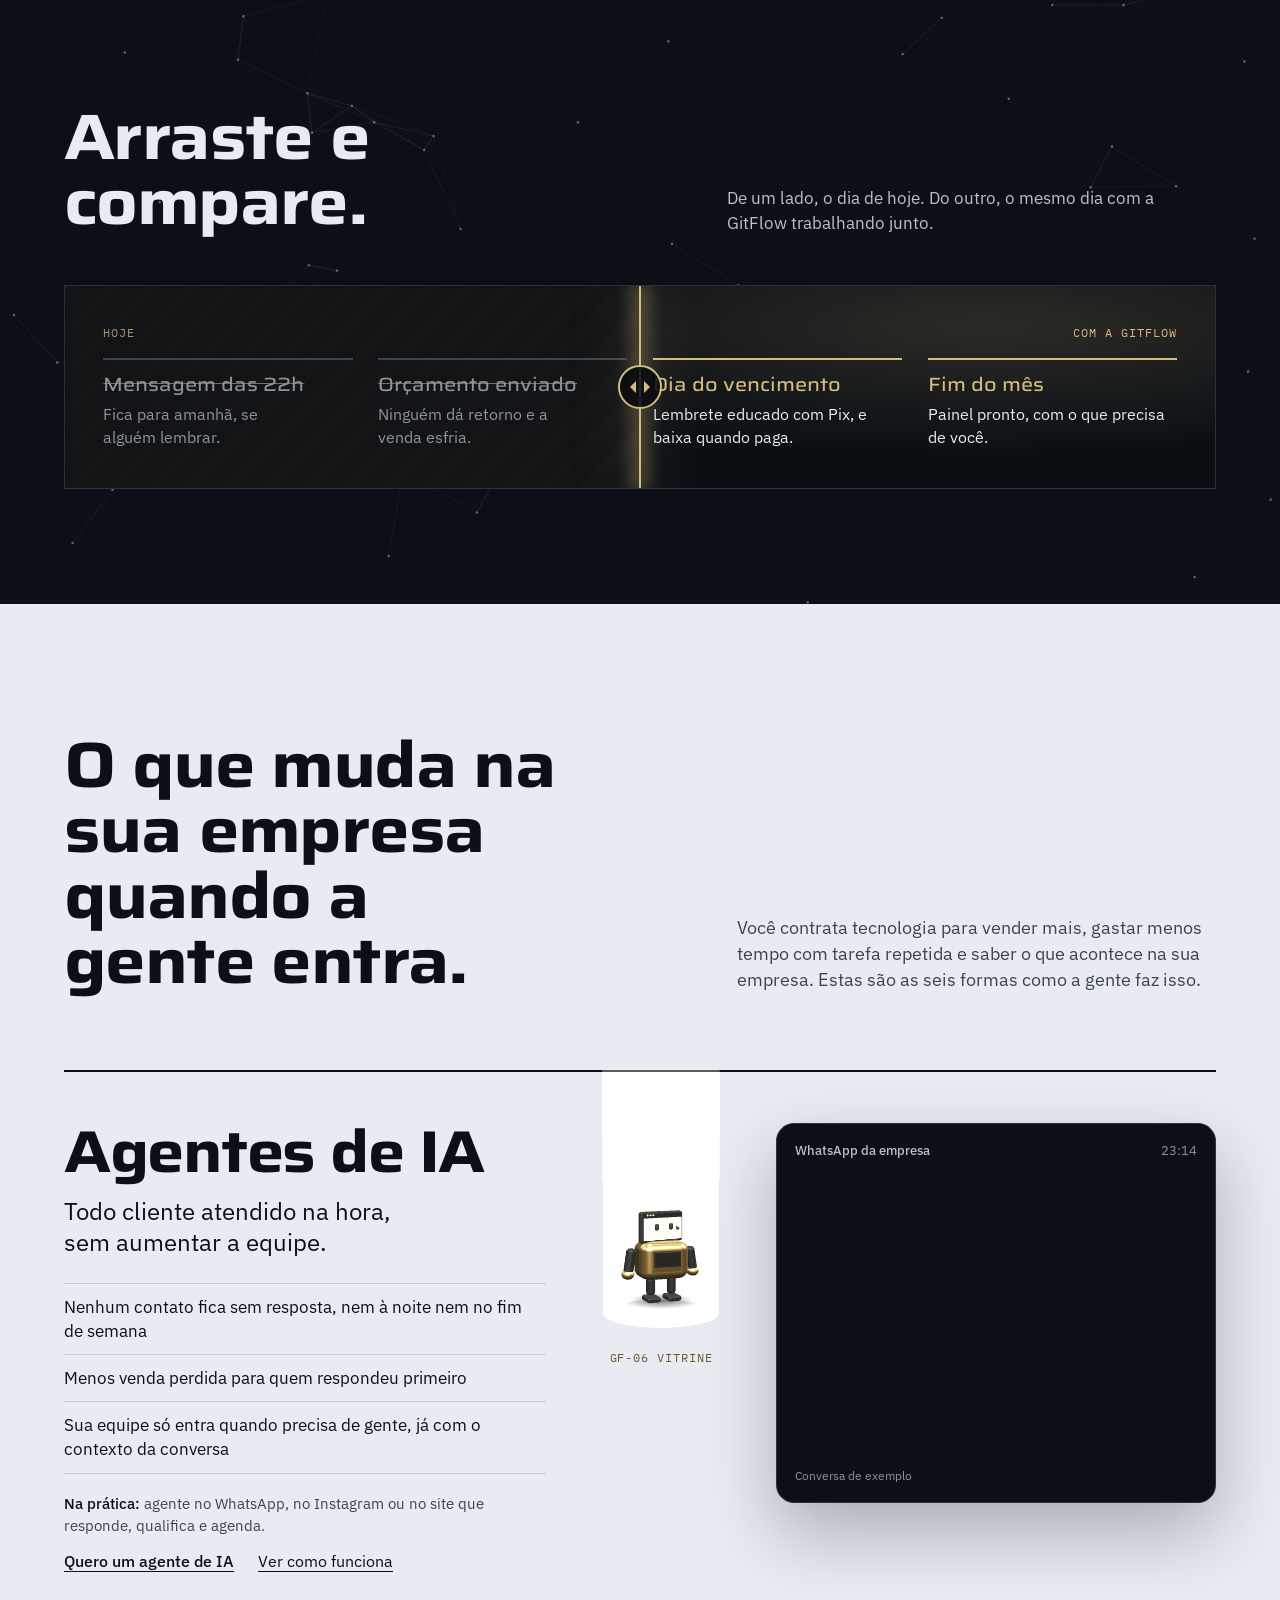
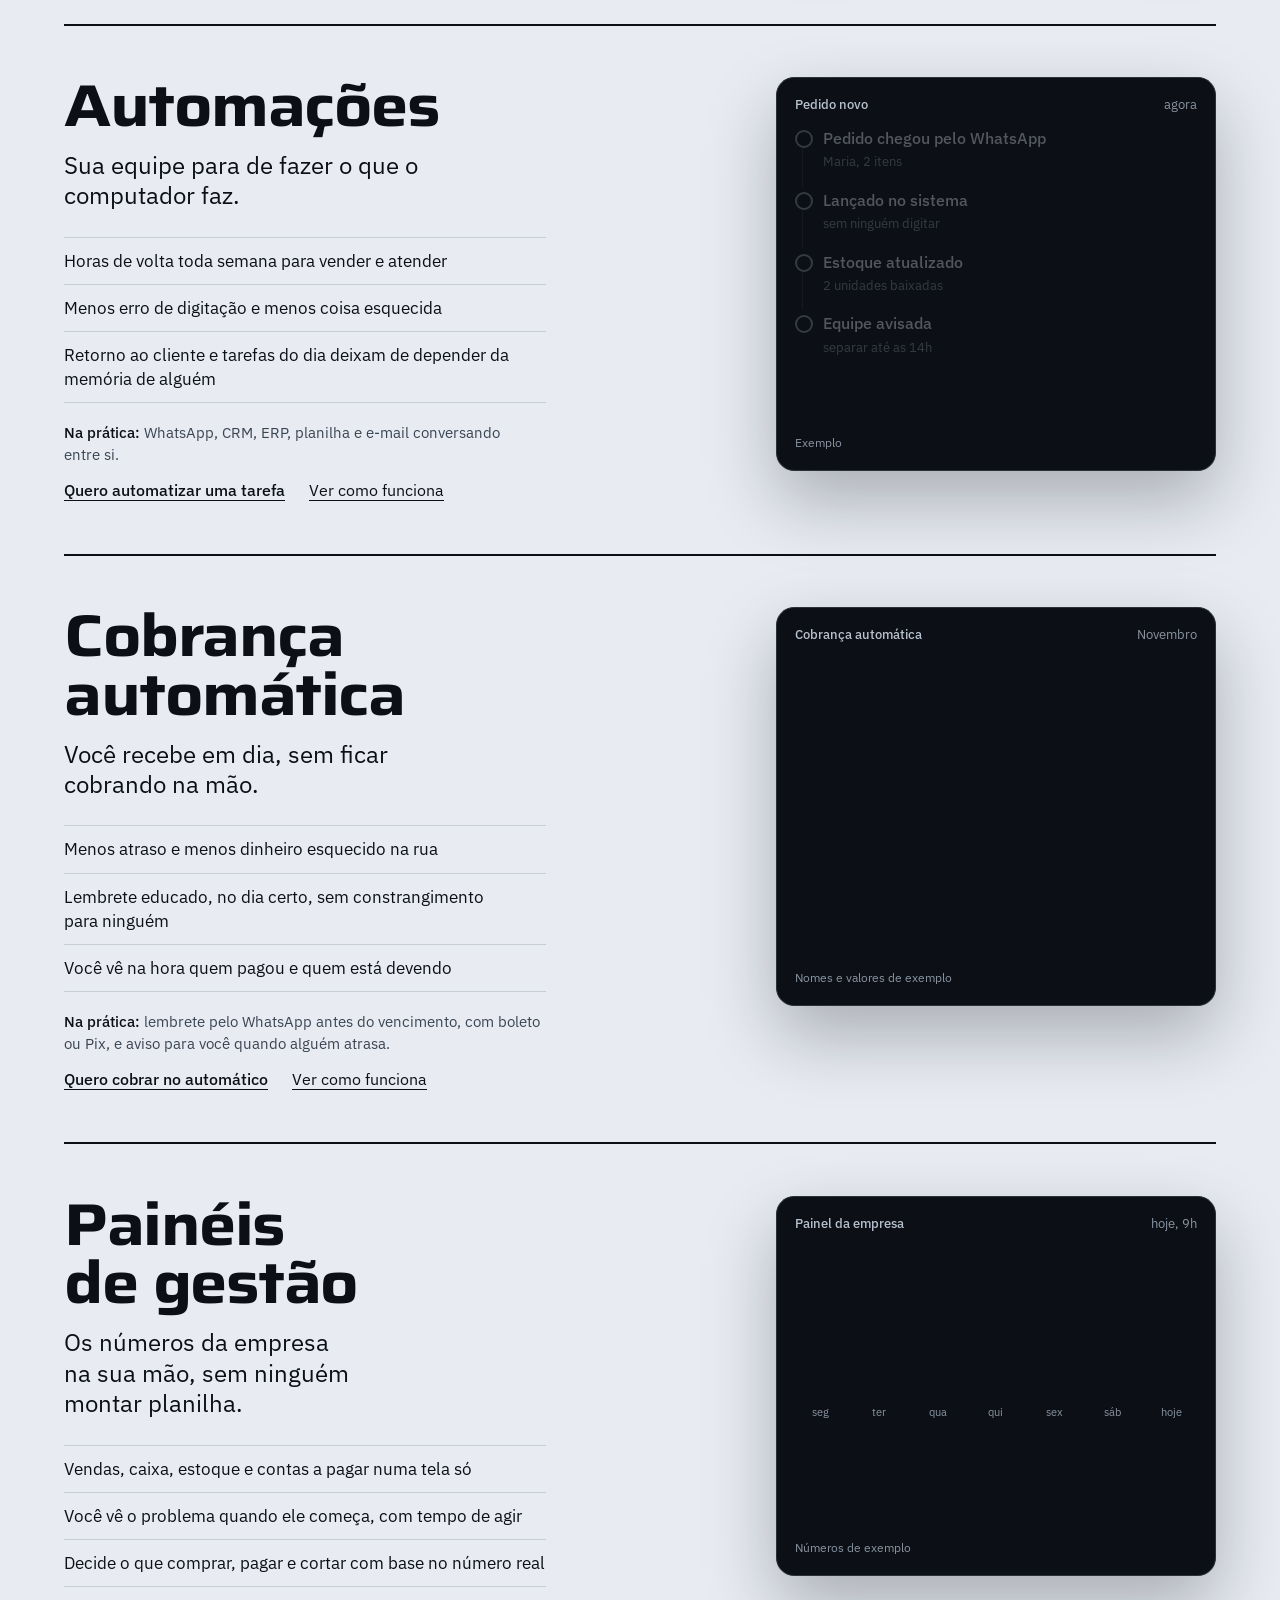
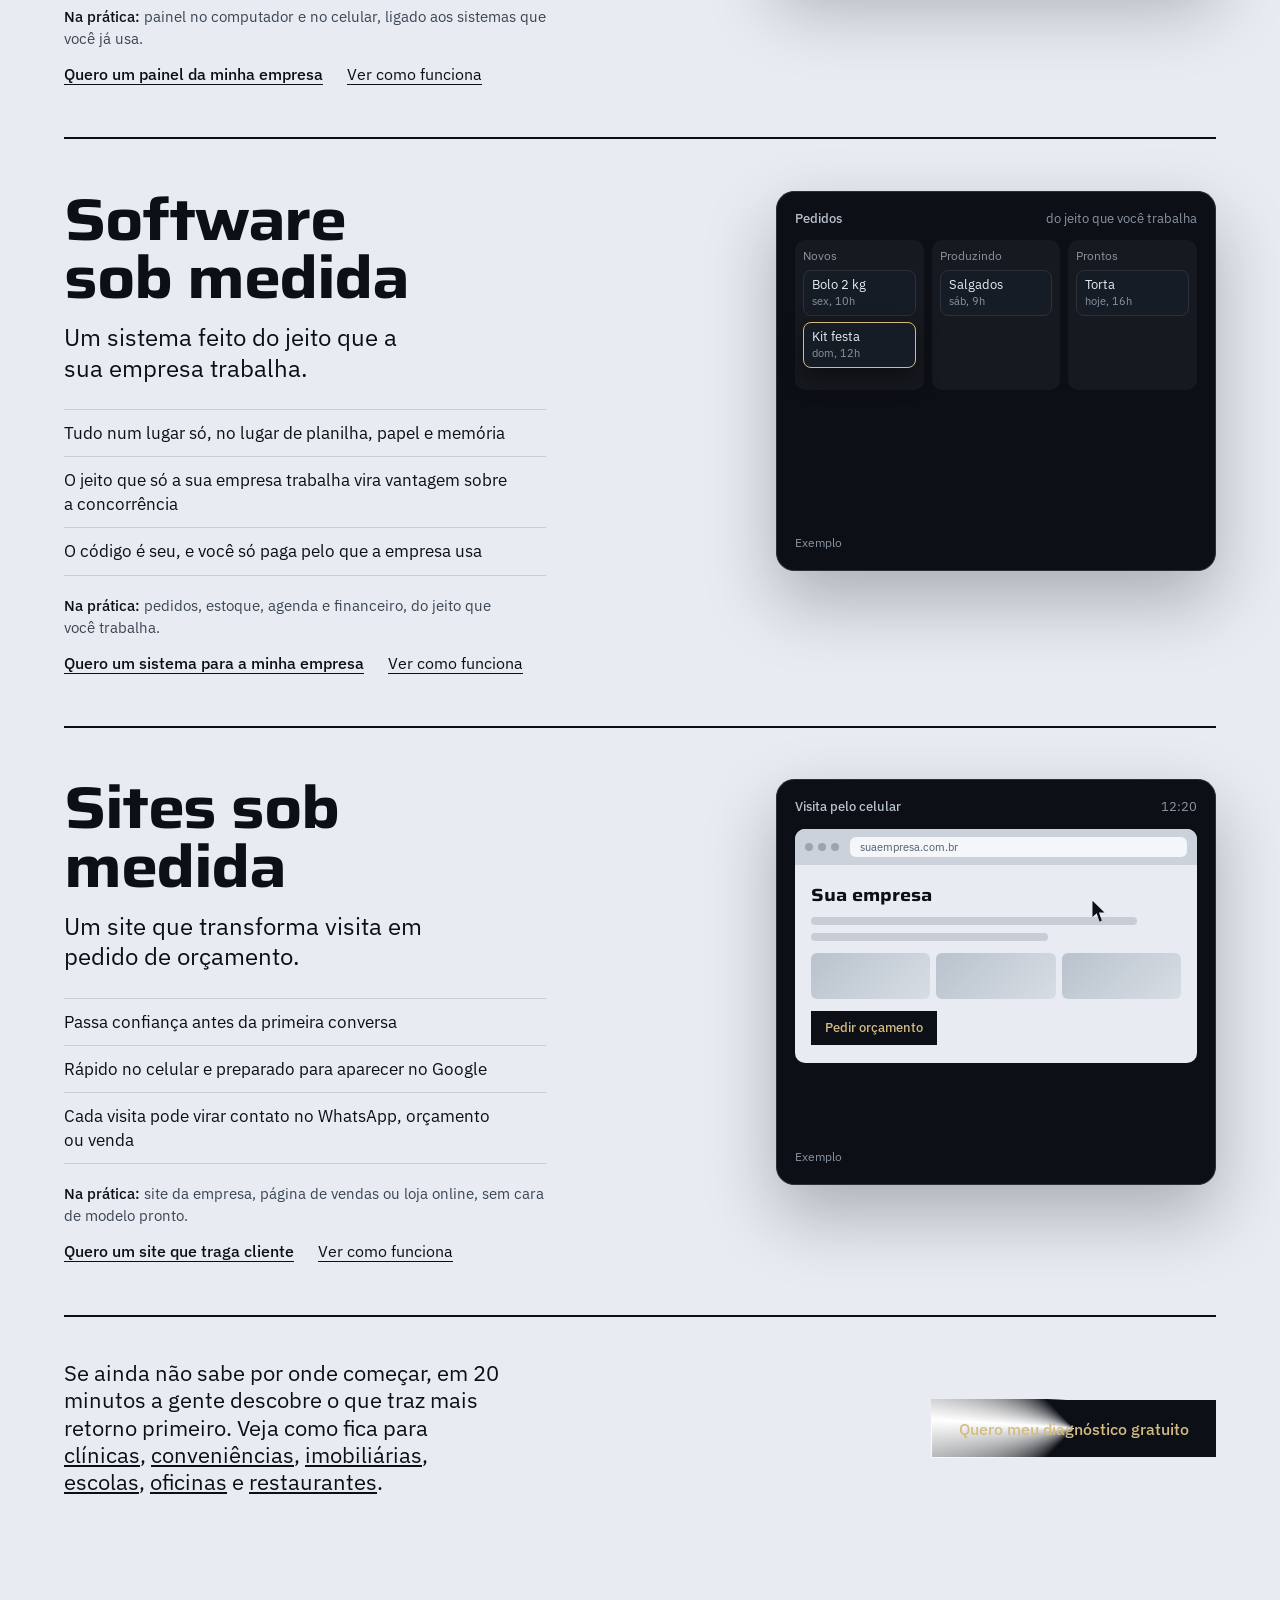
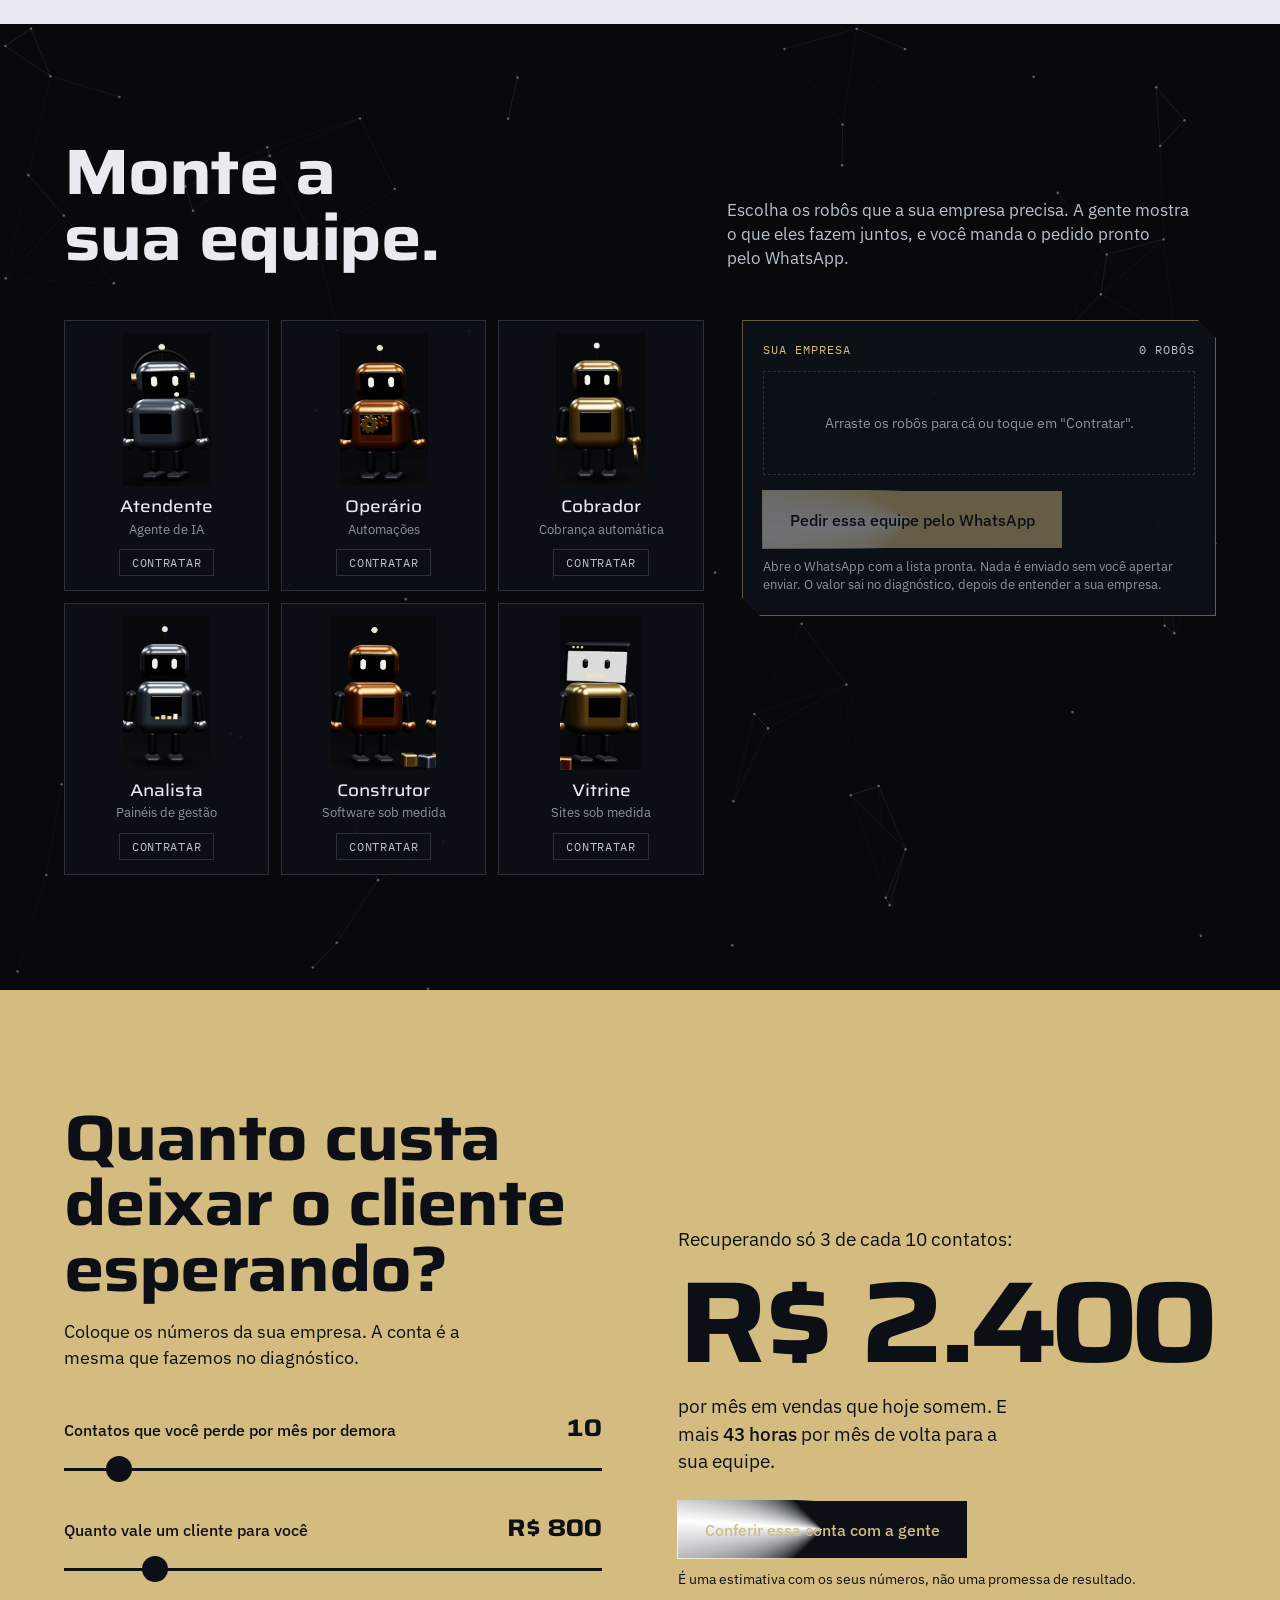
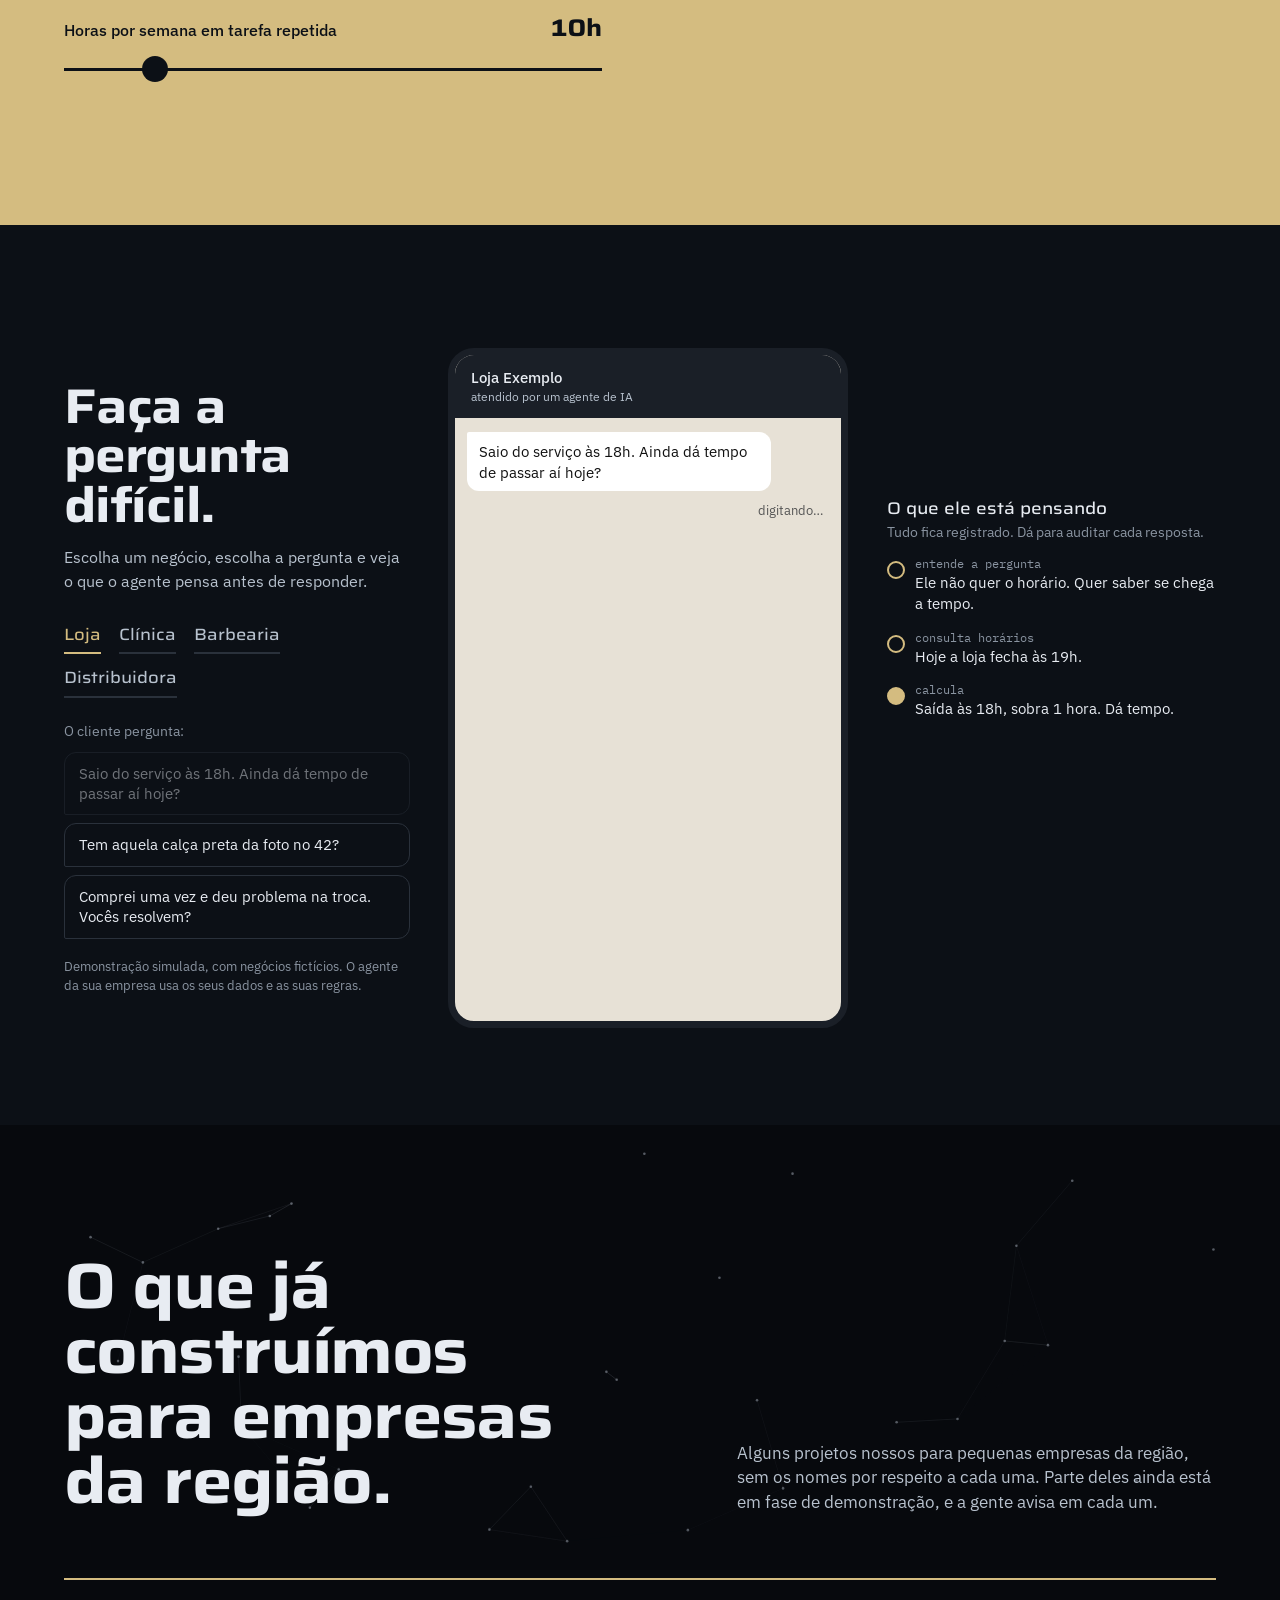
==== commit 8c217b38: "publica o Monte sua equipe logo depois de O que fazemos Co-Authored-By: Claude Opus 5.5 <noreply@ant" ====
--- a/index.html
+++ b/index.html
@@ -398,6 +398,30 @@
       </div>
     </section>
 
+    <section class="monte" id="monte-sua-equipe" data-tema="escuro" data-monte data-rede>
+      <div class="monte__topo">
+        <h2>Monte a sua equipe.</h2>
+        <p>Escolha os robôs que a sua empresa precisa. A gente mostra o que eles fazem juntos, e você manda o pedido pronto pelo WhatsApp.</p>
+      </div>
+      <div class="monte__grade">
+        <div class="monte__vitrine" role="group" aria-label="Robôs disponíveis">
+          <button type="button" class="monte__robo" draggable="true" data-robo="atendente" aria-pressed="false"><img src="assets/img/robos/atendente.webp" width="336" height="480" alt="" loading="lazy" decoding="async"><b>Atendente</b><small>Agente de IA</small><span class="monte__mais">Contratar</span></button>
+          <button type="button" class="monte__robo" draggable="true" data-robo="operario" aria-pressed="false"><img src="assets/img/robos/operario.webp" width="336" height="480" alt="" loading="lazy" decoding="async"><b>Operário</b><small>Automações</small><span class="monte__mais">Contratar</span></button>
+          <button type="button" class="monte__robo" draggable="true" data-robo="cobrador" aria-pressed="false"><img src="assets/img/robos/cobrador.webp" width="336" height="480" alt="" loading="lazy" decoding="async"><b>Cobrador</b><small>Cobrança automática</small><span class="monte__mais">Contratar</span></button>
+          <button type="button" class="monte__robo" draggable="true" data-robo="analista" aria-pressed="false"><img src="assets/img/robos/analista.webp" width="336" height="480" alt="" loading="lazy" decoding="async"><b>Analista</b><small>Painéis de gestão</small><span class="monte__mais">Contratar</span></button>
+          <button type="button" class="monte__robo" draggable="true" data-robo="construtor" aria-pressed="false"><img src="assets/img/robos/construtor.webp" width="336" height="480" alt="" loading="lazy" decoding="async"><b>Construtor</b><small>Software sob medida</small><span class="monte__mais">Contratar</span></button>
+          <button type="button" class="monte__robo" draggable="true" data-robo="vitrine" aria-pressed="false"><img src="assets/img/robos/vitrine.webp" width="336" height="480" alt="" loading="lazy" decoding="async"><b>Vitrine</b><small>Sites sob medida</small><span class="monte__mais">Contratar</span></button>
+        </div>
+        <div class="monte__empresa" data-monte-empresa>
+          <p class="monte__titulo"><span>Sua empresa</span><b data-monte-contagem>0 robôs</b></p>
+          <div class="monte__fila" data-monte-fila aria-live="polite"></div>
+          <ul class="monte__faz" data-monte-faz aria-live="polite"></ul>
+          <button class="botao" type="button" data-monte-pedir disabled>Pedir essa equipe pelo WhatsApp</button>
+          <small>Abre o WhatsApp com a lista pronta. Nada é enviado sem você apertar enviar. O valor sai no diagnóstico, depois de entender a sua empresa.</small>
+        </div>
+      </div>
+    </section>
+
     <section class="custo" id="custo" data-tema="ouro" data-calculo>
       <div class="custo__texto">
         <h2>Quanto custa deixar o cliente esperando?</h2>
@@ -506,30 +530,6 @@
         <details><summary>Preciso trocar os sistemas que já uso?</summary><p>Quase nunca. Conectamos o que você já tem. Só sugerimos trocar quando a ferramenta atual realmente impede a automação.</p></details>
         <details><summary>E se parar de funcionar?</summary><p>As automações são monitoradas. Quando algo sai do normal, o alerta chega para nós e a gente corrige. E você fala direto com quem construiu.</p></details>
         <details><summary>Meus dados ficam seguros?</summary><p>Usamos as permissões mínimas necessárias, seguimos a LGPD e documentamos por onde cada dado passa.</p></details>
-      </div>
-    </section>
-
-    <section class="monte" id="monte-sua-equipe" data-tema="escuro" data-monte data-rede>
-      <div class="monte__topo">
-        <h2>Monte a sua equipe.</h2>
-        <p>Escolha os robôs que a sua empresa precisa. A gente mostra o que eles fazem juntos, e você manda o pedido pronto pelo WhatsApp.</p>
-      </div>
-      <div class="monte__grade">
-        <div class="monte__vitrine" role="group" aria-label="Robôs disponíveis">
-          <button type="button" class="monte__robo" draggable="true" data-robo="atendente" aria-pressed="false"><img src="assets/img/robos/atendente.webp" width="336" height="480" alt="" loading="lazy" decoding="async"><b>Atendente</b><small>Agente de IA</small><span class="monte__mais">Contratar</span></button>
-          <button type="button" class="monte__robo" draggable="true" data-robo="operario" aria-pressed="false"><img src="assets/img/robos/operario.webp" width="336" height="480" alt="" loading="lazy" decoding="async"><b>Operário</b><small>Automações</small><span class="monte__mais">Contratar</span></button>
-          <button type="button" class="monte__robo" draggable="true" data-robo="cobrador" aria-pressed="false"><img src="assets/img/robos/cobrador.webp" width="336" height="480" alt="" loading="lazy" decoding="async"><b>Cobrador</b><small>Cobrança automática</small><span class="monte__mais">Contratar</span></button>
-          <button type="button" class="monte__robo" draggable="true" data-robo="analista" aria-pressed="false"><img src="assets/img/robos/analista.webp" width="336" height="480" alt="" loading="lazy" decoding="async"><b>Analista</b><small>Painéis de gestão</small><span class="monte__mais">Contratar</span></button>
-          <button type="button" class="monte__robo" draggable="true" data-robo="construtor" aria-pressed="false"><img src="assets/img/robos/construtor.webp" width="336" height="480" alt="" loading="lazy" decoding="async"><b>Construtor</b><small>Software sob medida</small><span class="monte__mais">Contratar</span></button>
-          <button type="button" class="monte__robo" draggable="true" data-robo="vitrine" aria-pressed="false"><img src="assets/img/robos/vitrine.webp" width="336" height="480" alt="" loading="lazy" decoding="async"><b>Vitrine</b><small>Sites sob medida</small><span class="monte__mais">Contratar</span></button>
-        </div>
-        <div class="monte__empresa" data-monte-empresa>
-          <p class="monte__titulo"><span>Sua empresa</span><b data-monte-contagem>0 robôs</b></p>
-          <div class="monte__fila" data-monte-fila aria-live="polite"></div>
-          <ul class="monte__faz" data-monte-faz aria-live="polite"></ul>
-          <button class="botao" type="button" data-monte-pedir disabled>Pedir essa equipe pelo WhatsApp</button>
-          <small>Abre o WhatsApp com a lista pronta. Nada é enviado sem você apertar enviar. O valor sai no diagnóstico, depois de entender a sua empresa.</small>
-        </div>
       </div>
     </section>
 
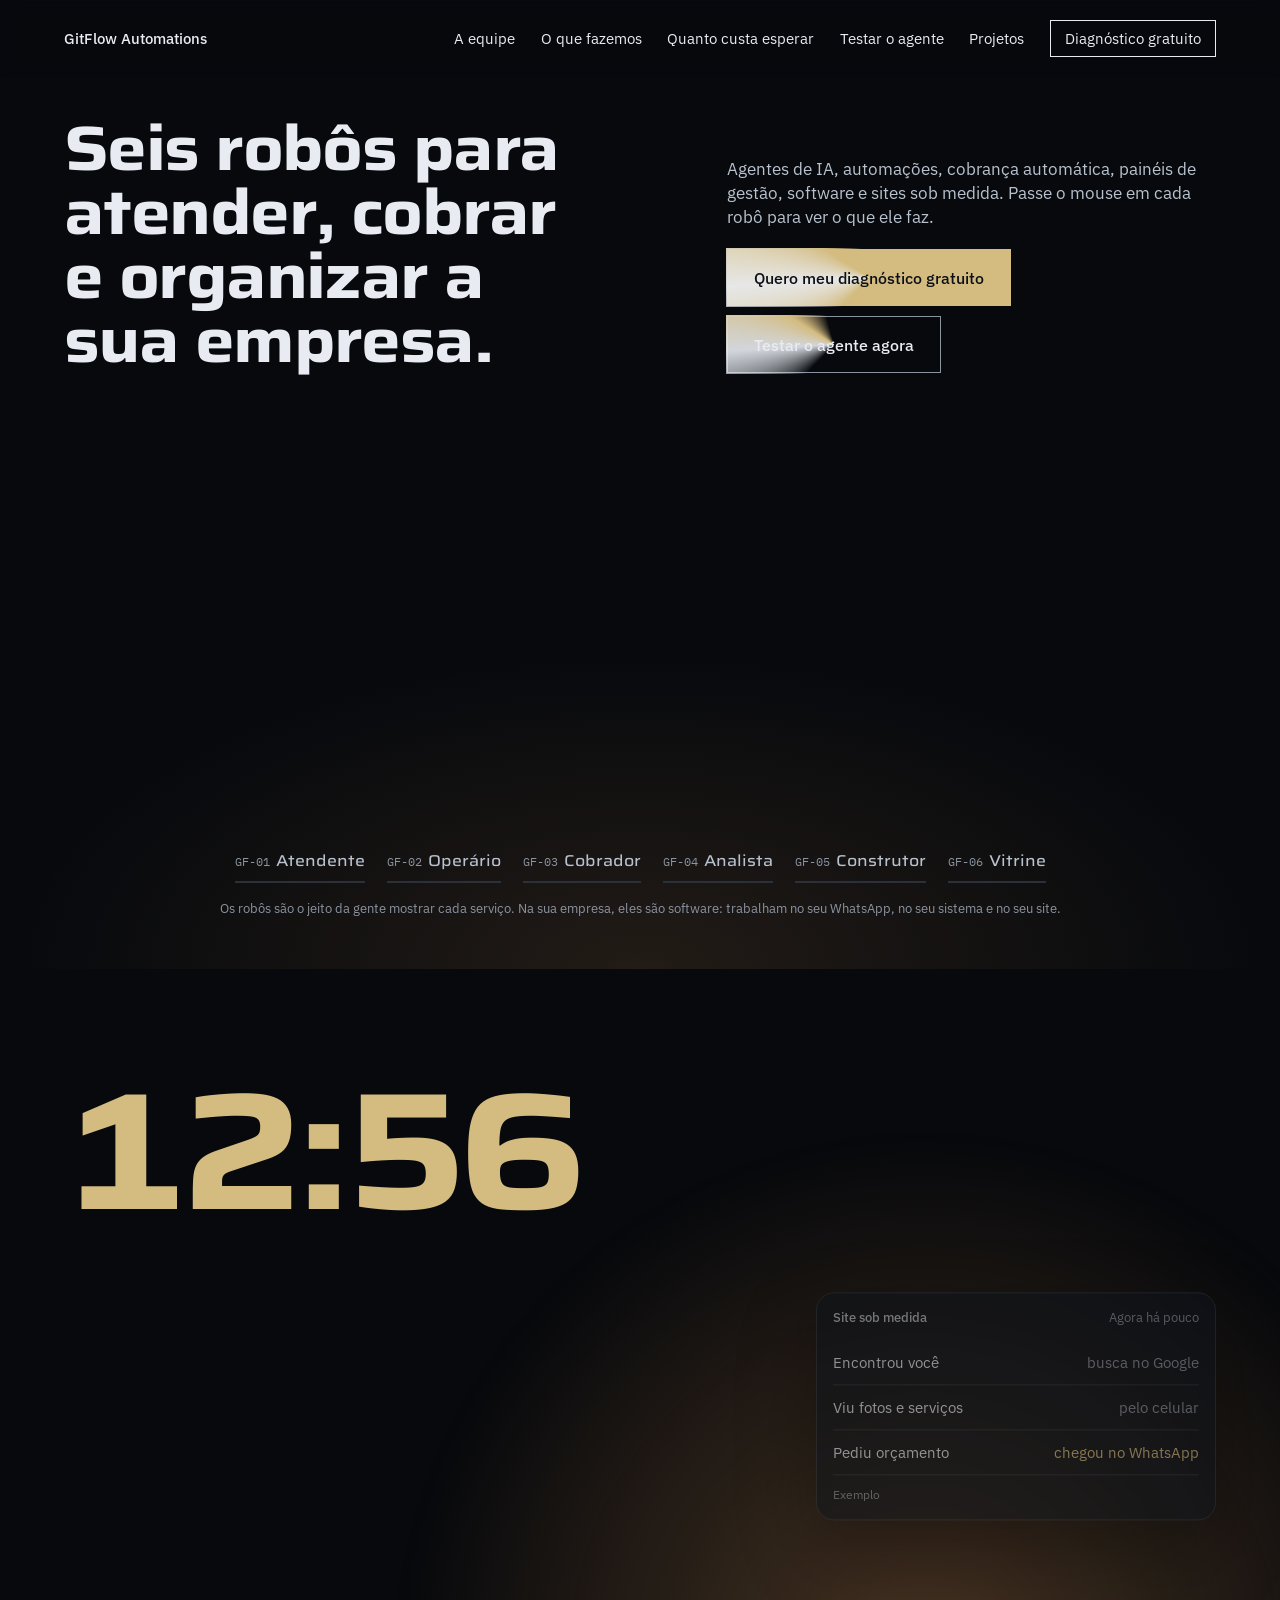
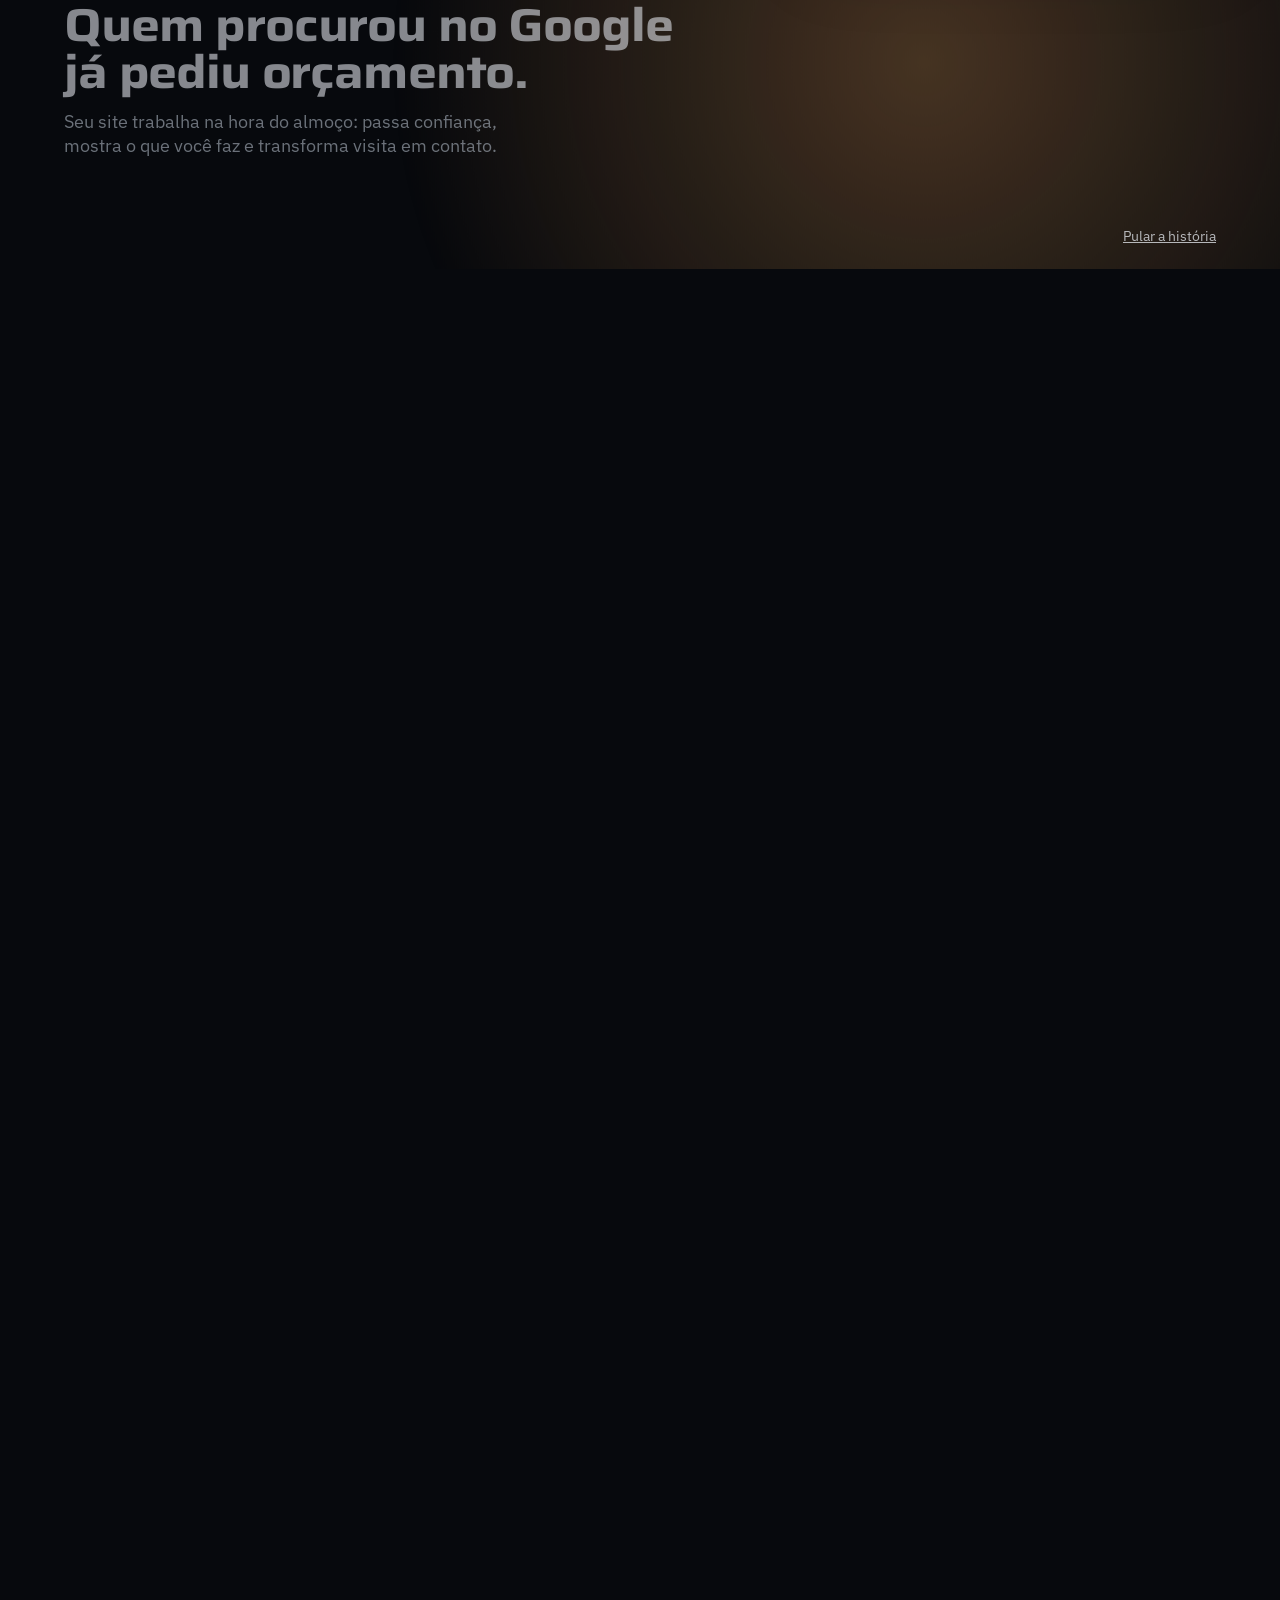
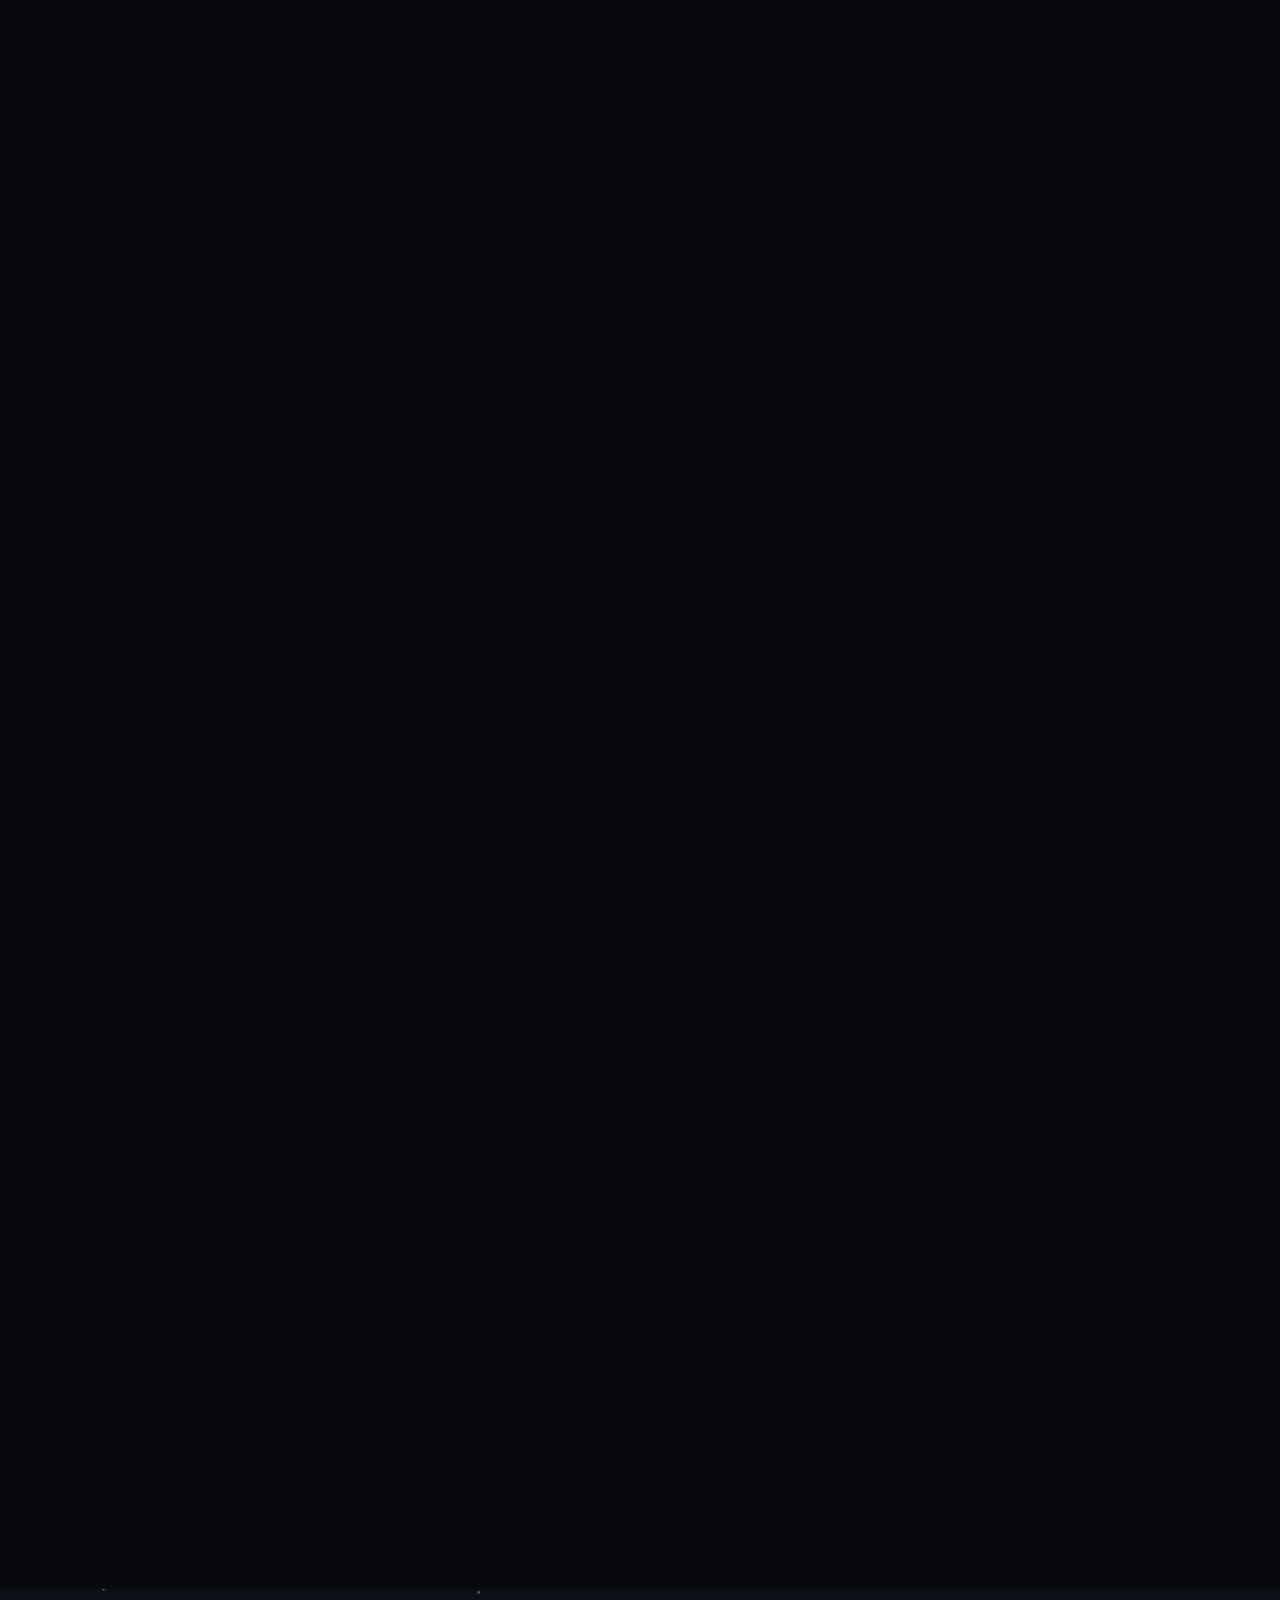
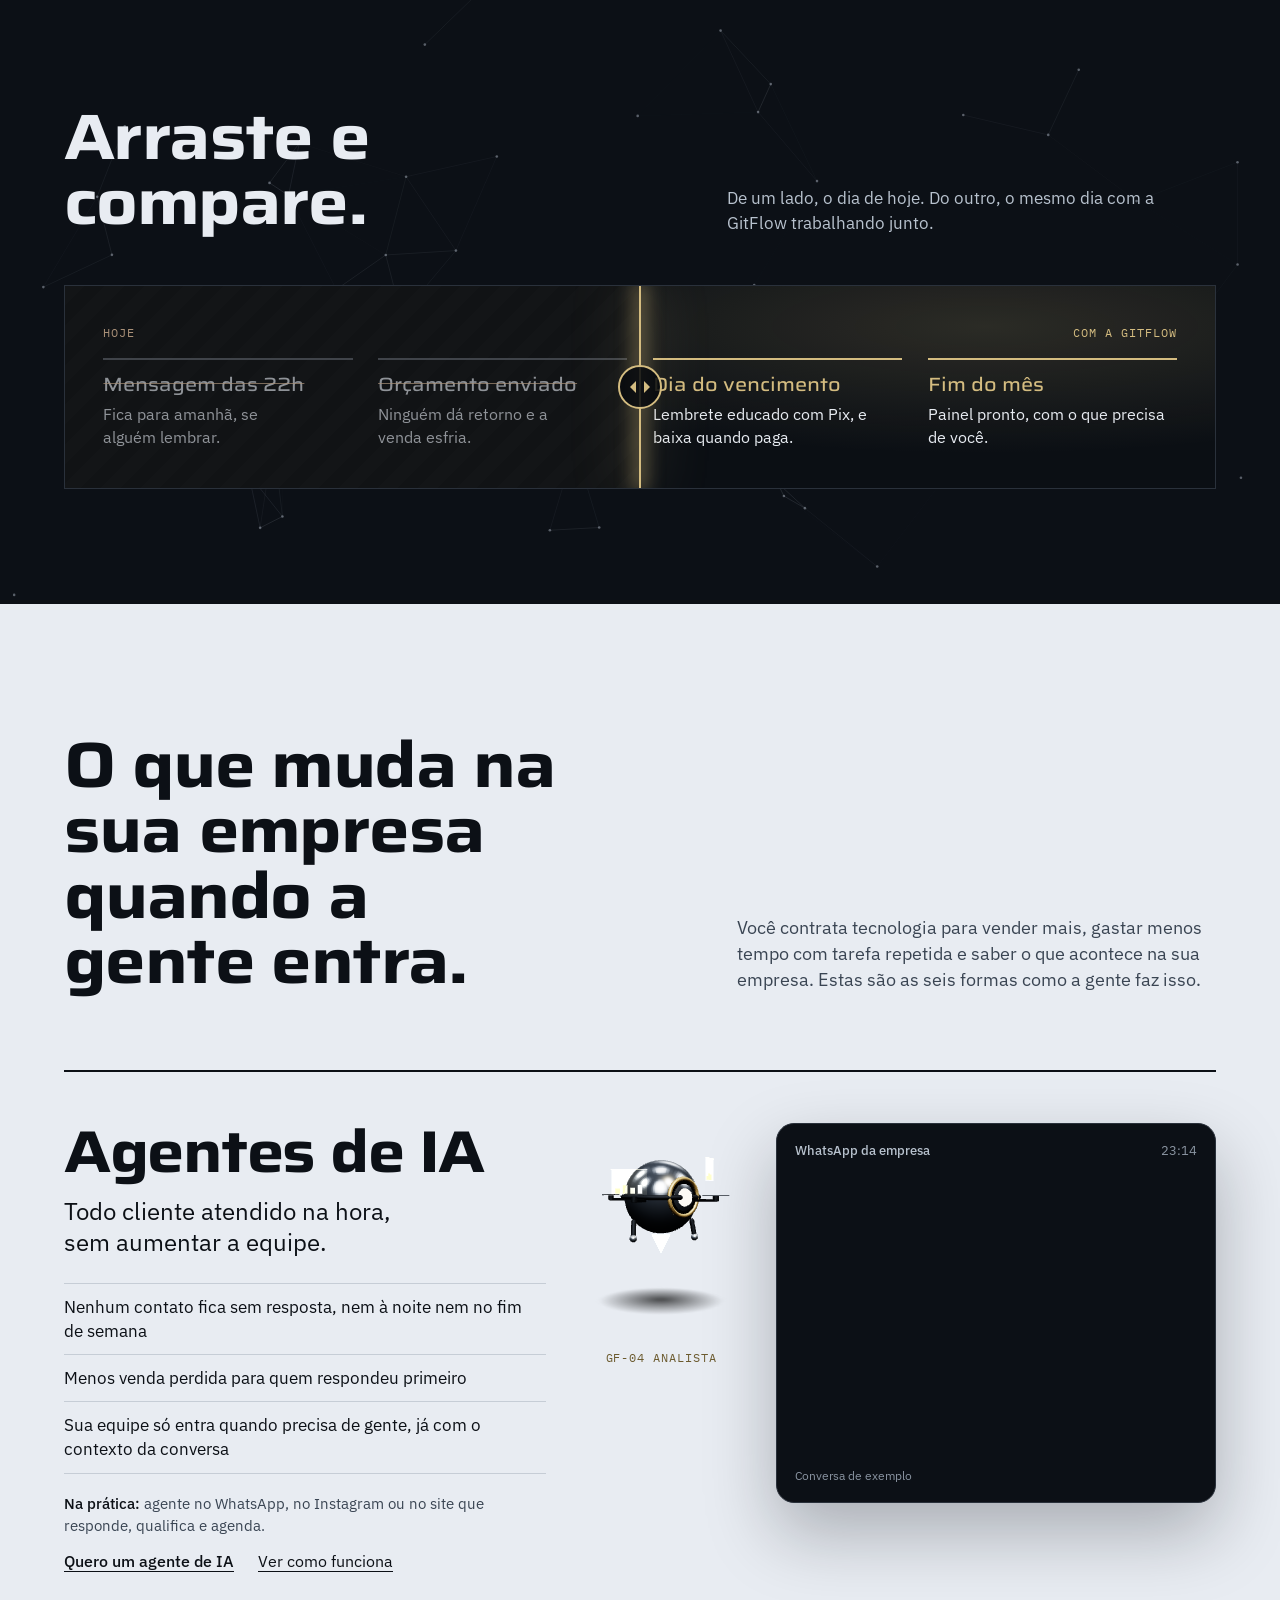
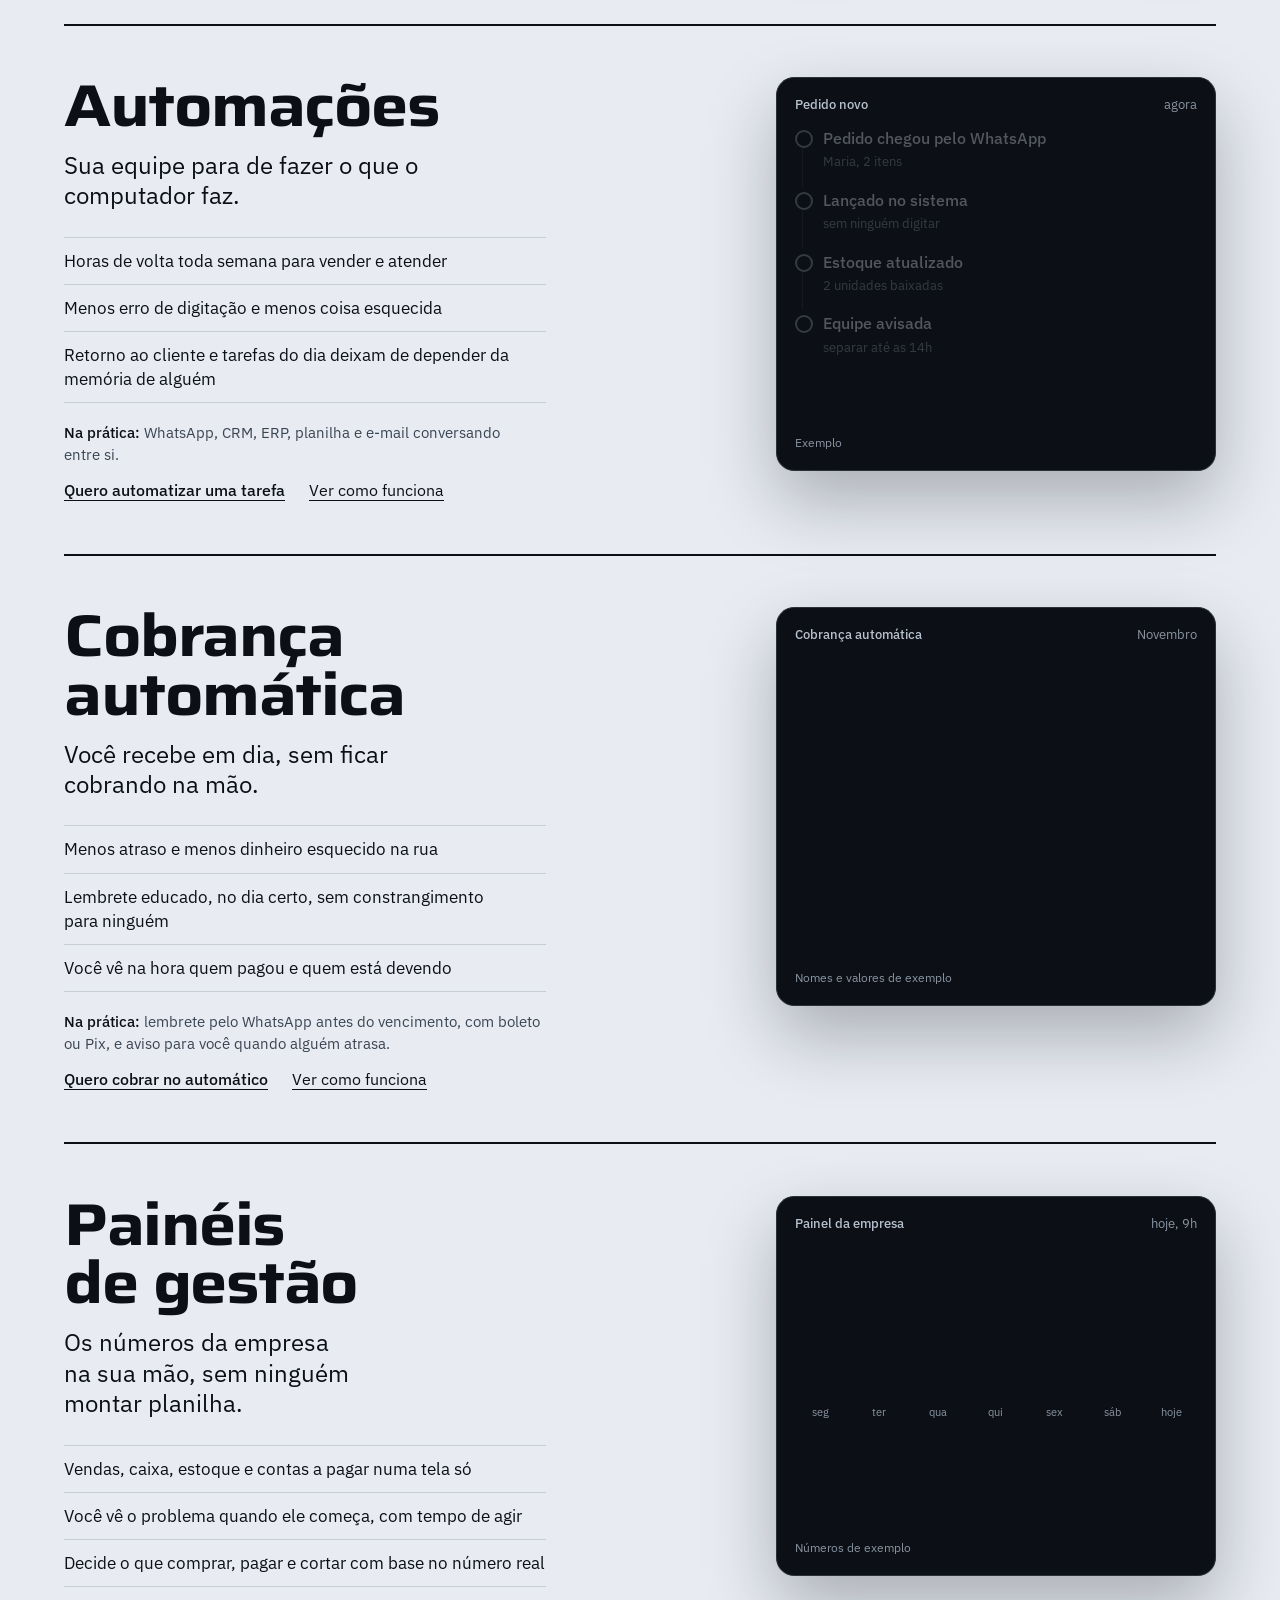
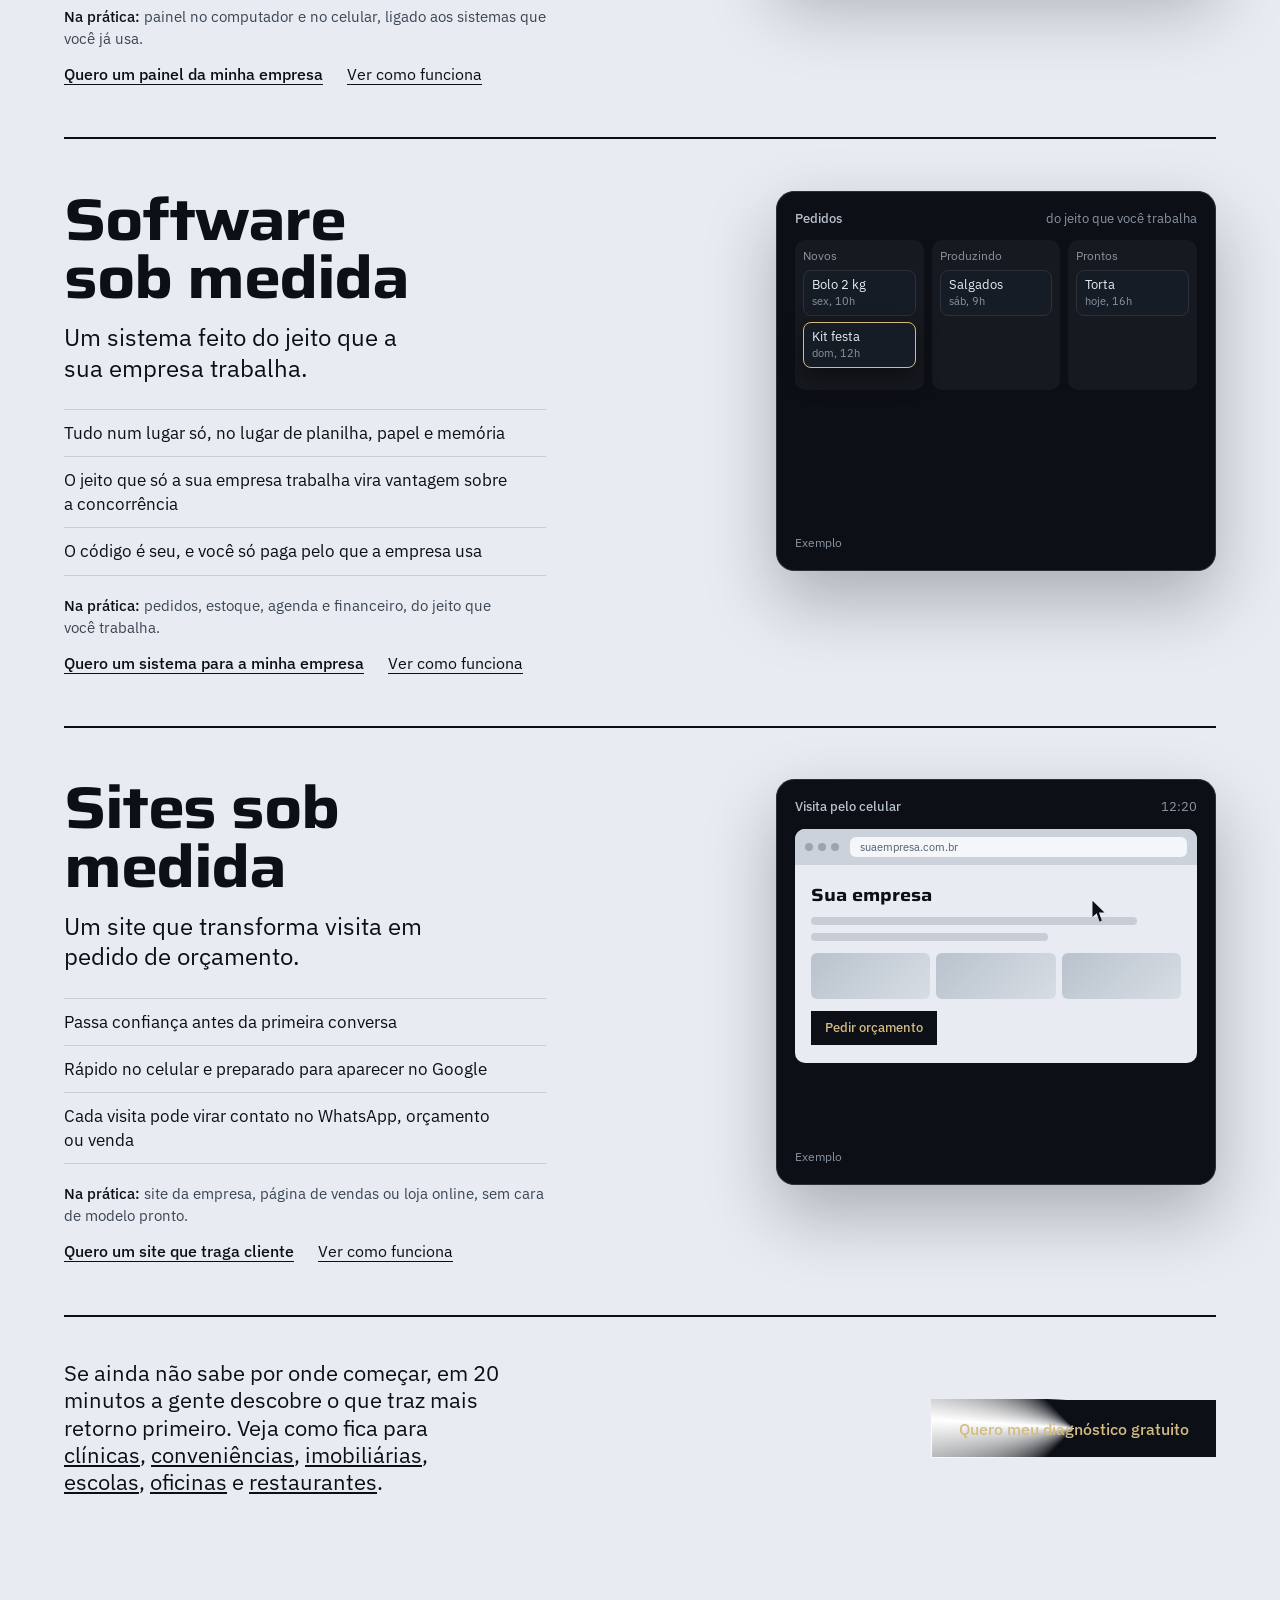
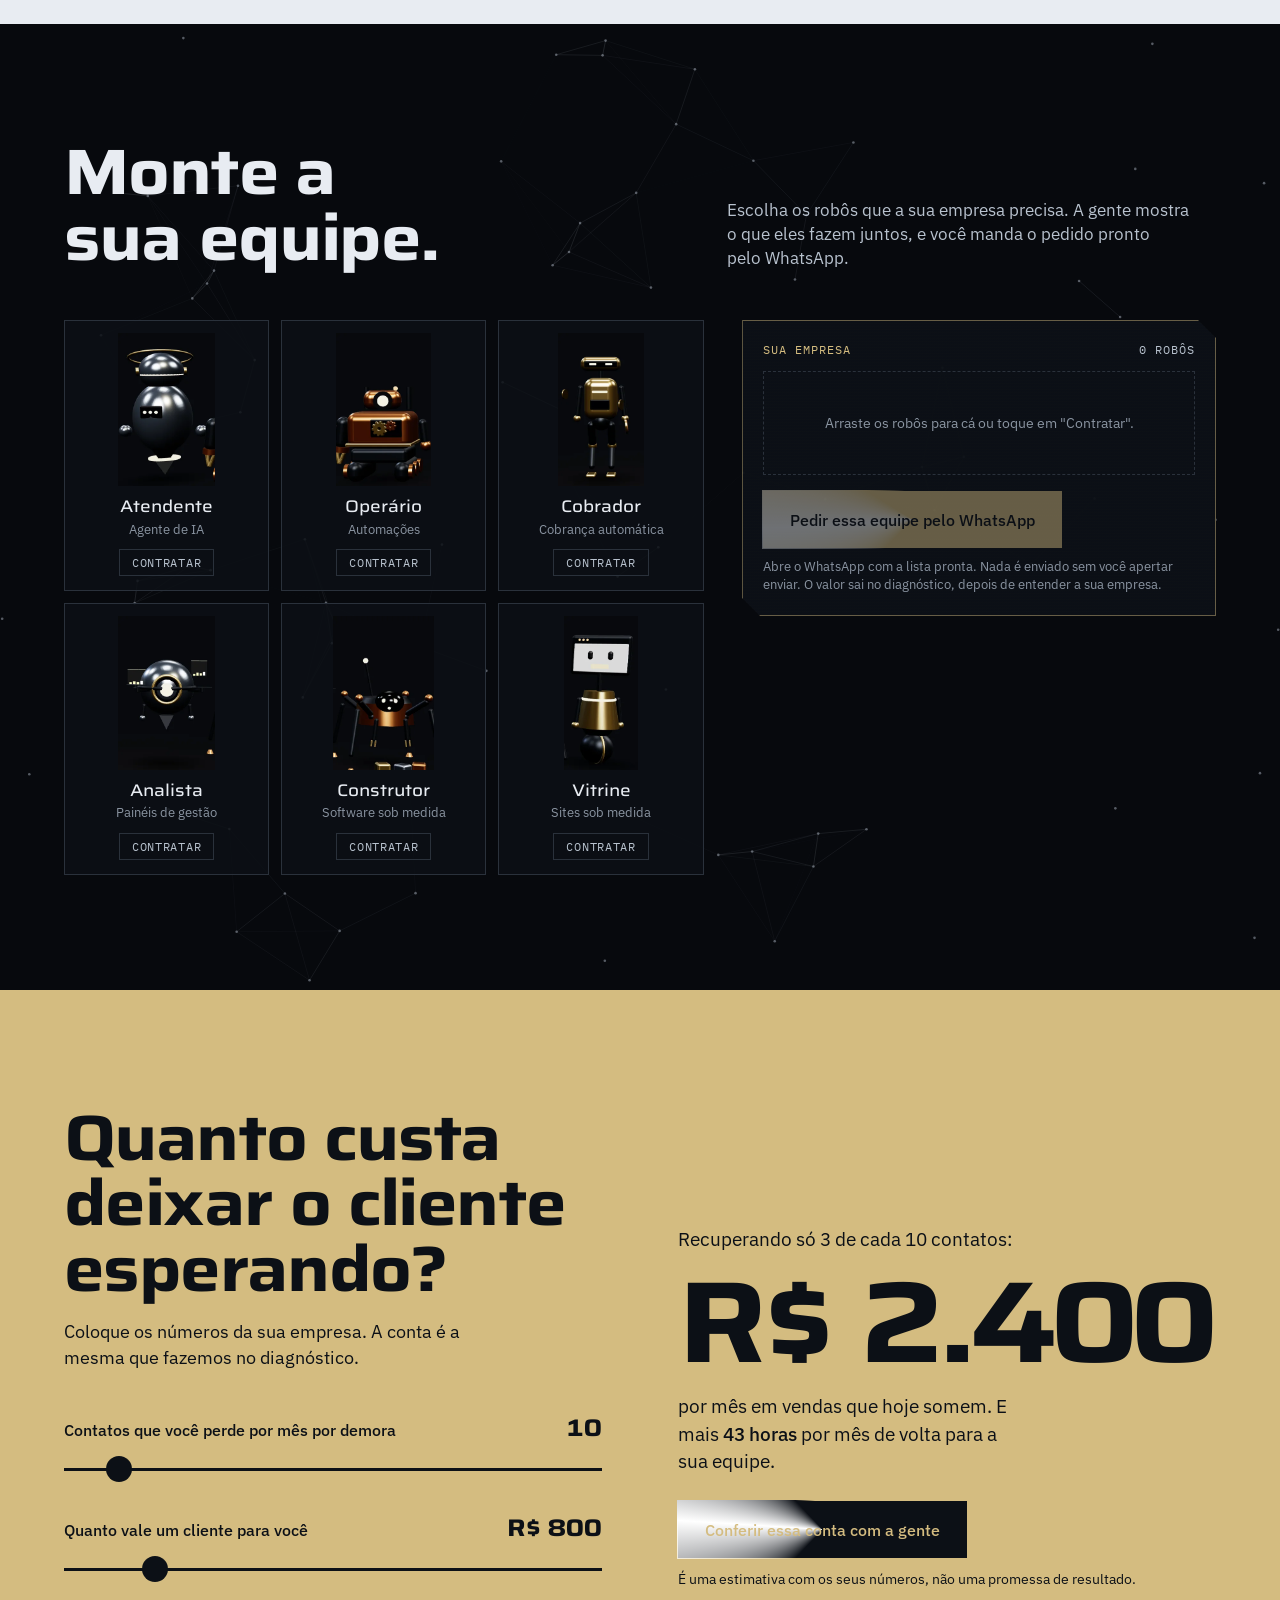
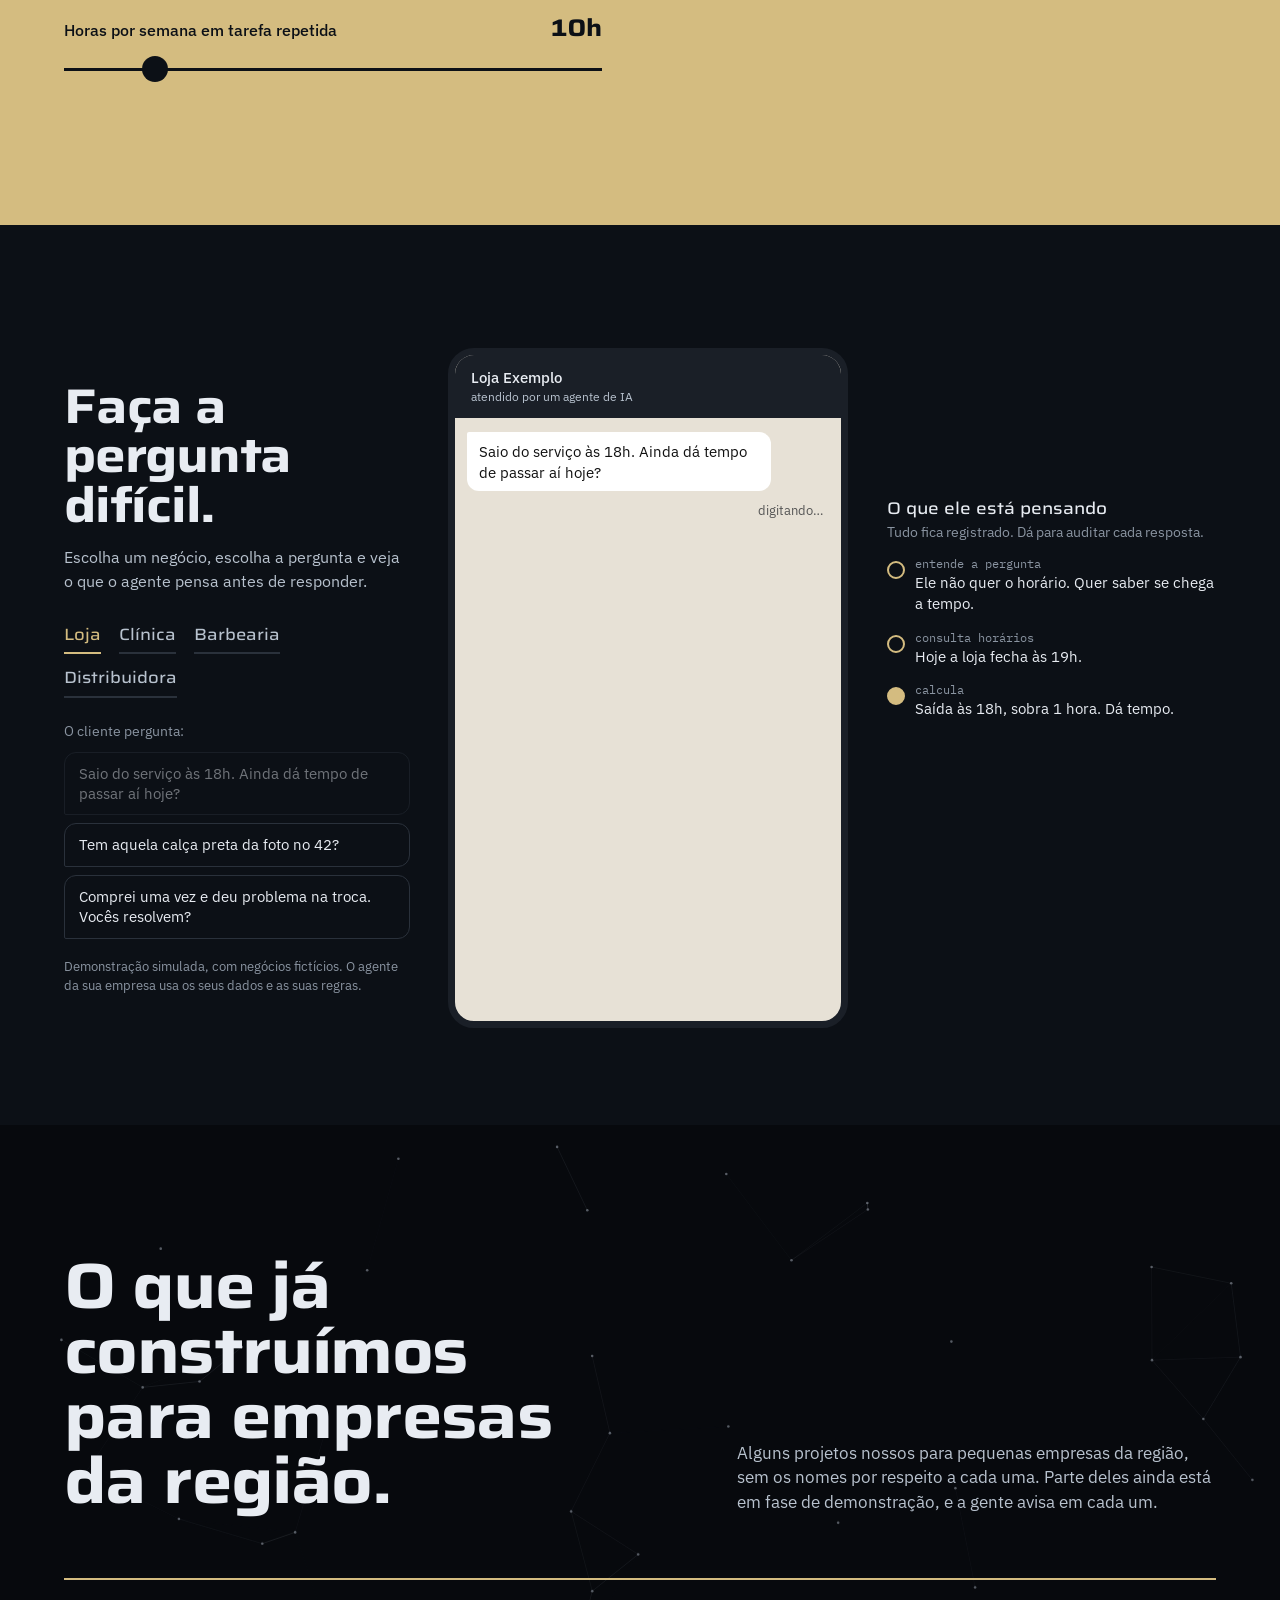
==== commit 18be1b57: "publica os robôs redesenhados Co-Authored-By: Claude Opus 5.5 <noreply@anthropic.com>" ====
--- a/index.html
+++ b/index.html
@@ -587,7 +587,7 @@
   <script src="assets/js/ao-vivo.js?v=f2100248e8" defer></script>
   <script src="assets/js/materia.js?v=8a1abeb7b6" defer></script>
   <script src="assets/js/demos.js?v=25cef8f12f" defer></script>
-  <script src="assets/js/equipe.js?v=57f5278483" type="module"></script>
+  <script src="assets/js/equipe.js?v=b8479b27e5" type="module"></script>
   <script src="assets/js/futuro.js?v=5034dfb5b2" defer></script>
   <script src="assets/js/monte.js?v=d20aa664c7" defer></script>
 </body>
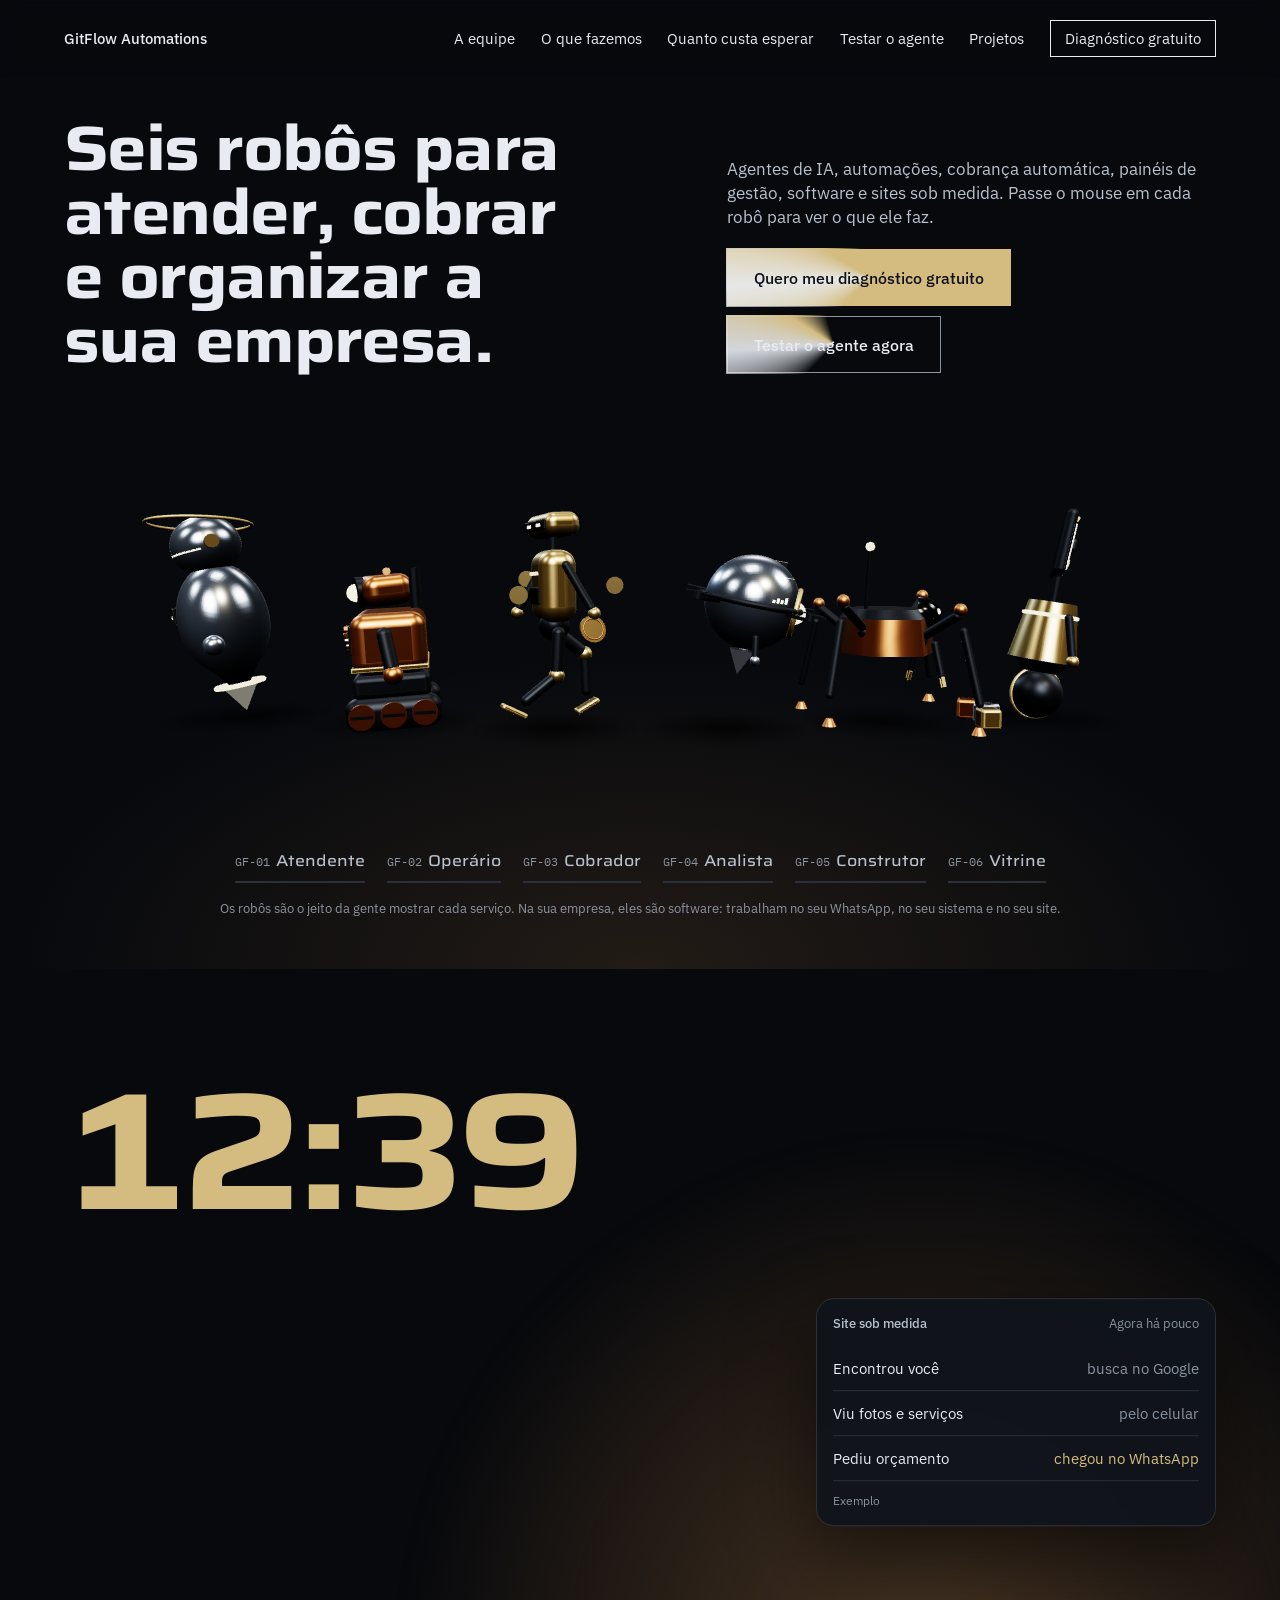
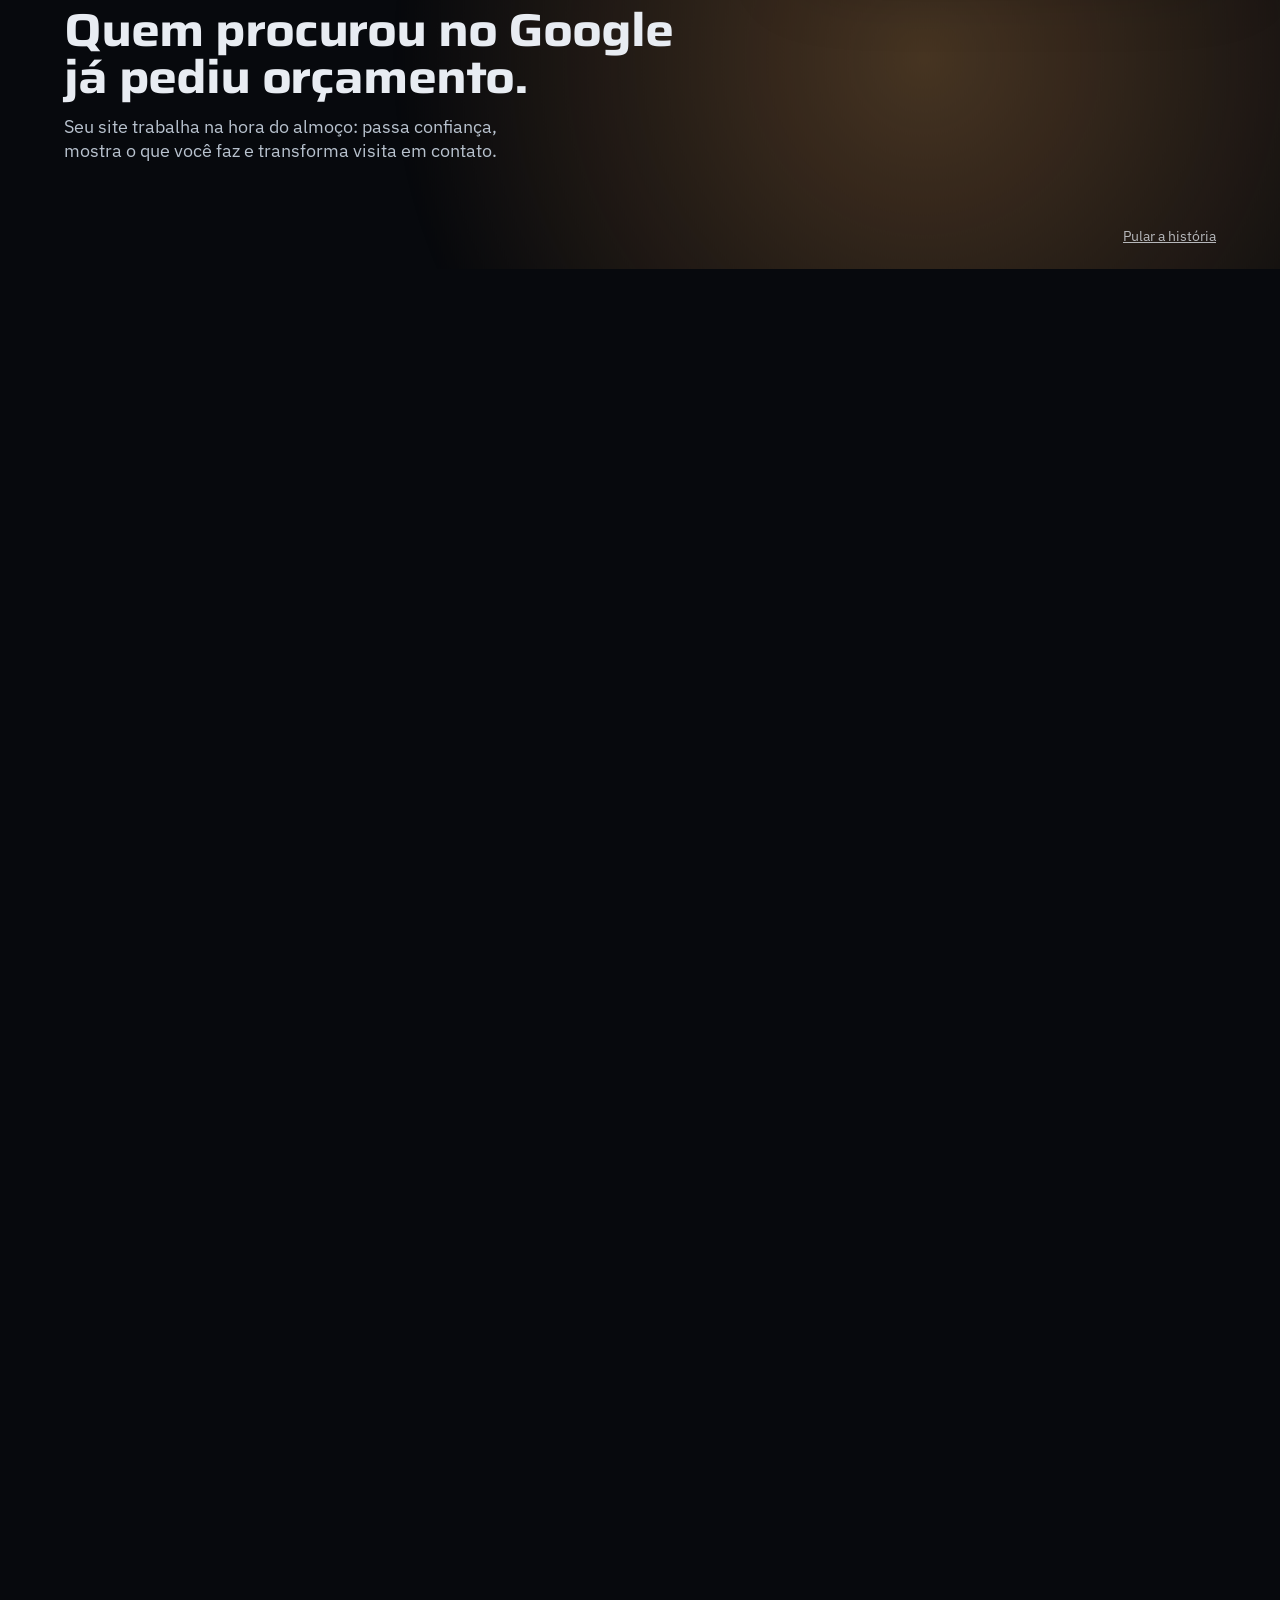
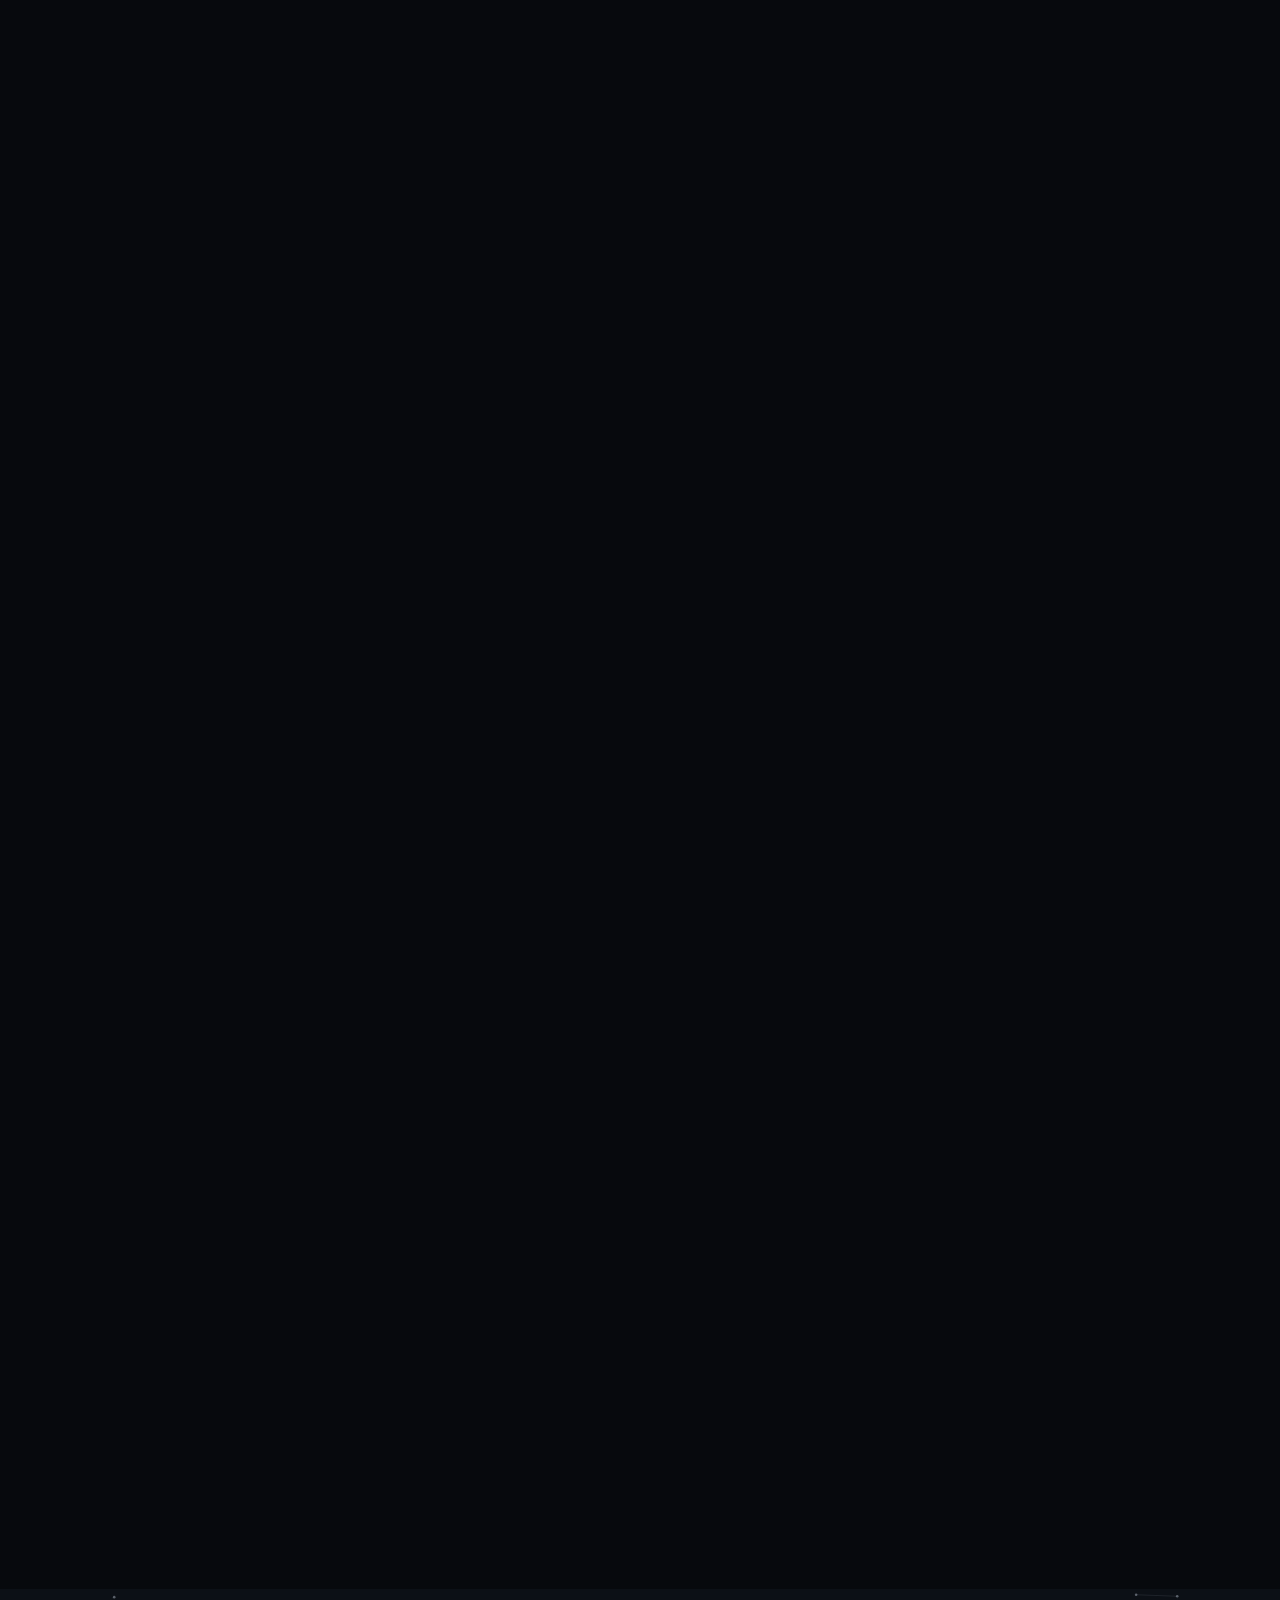
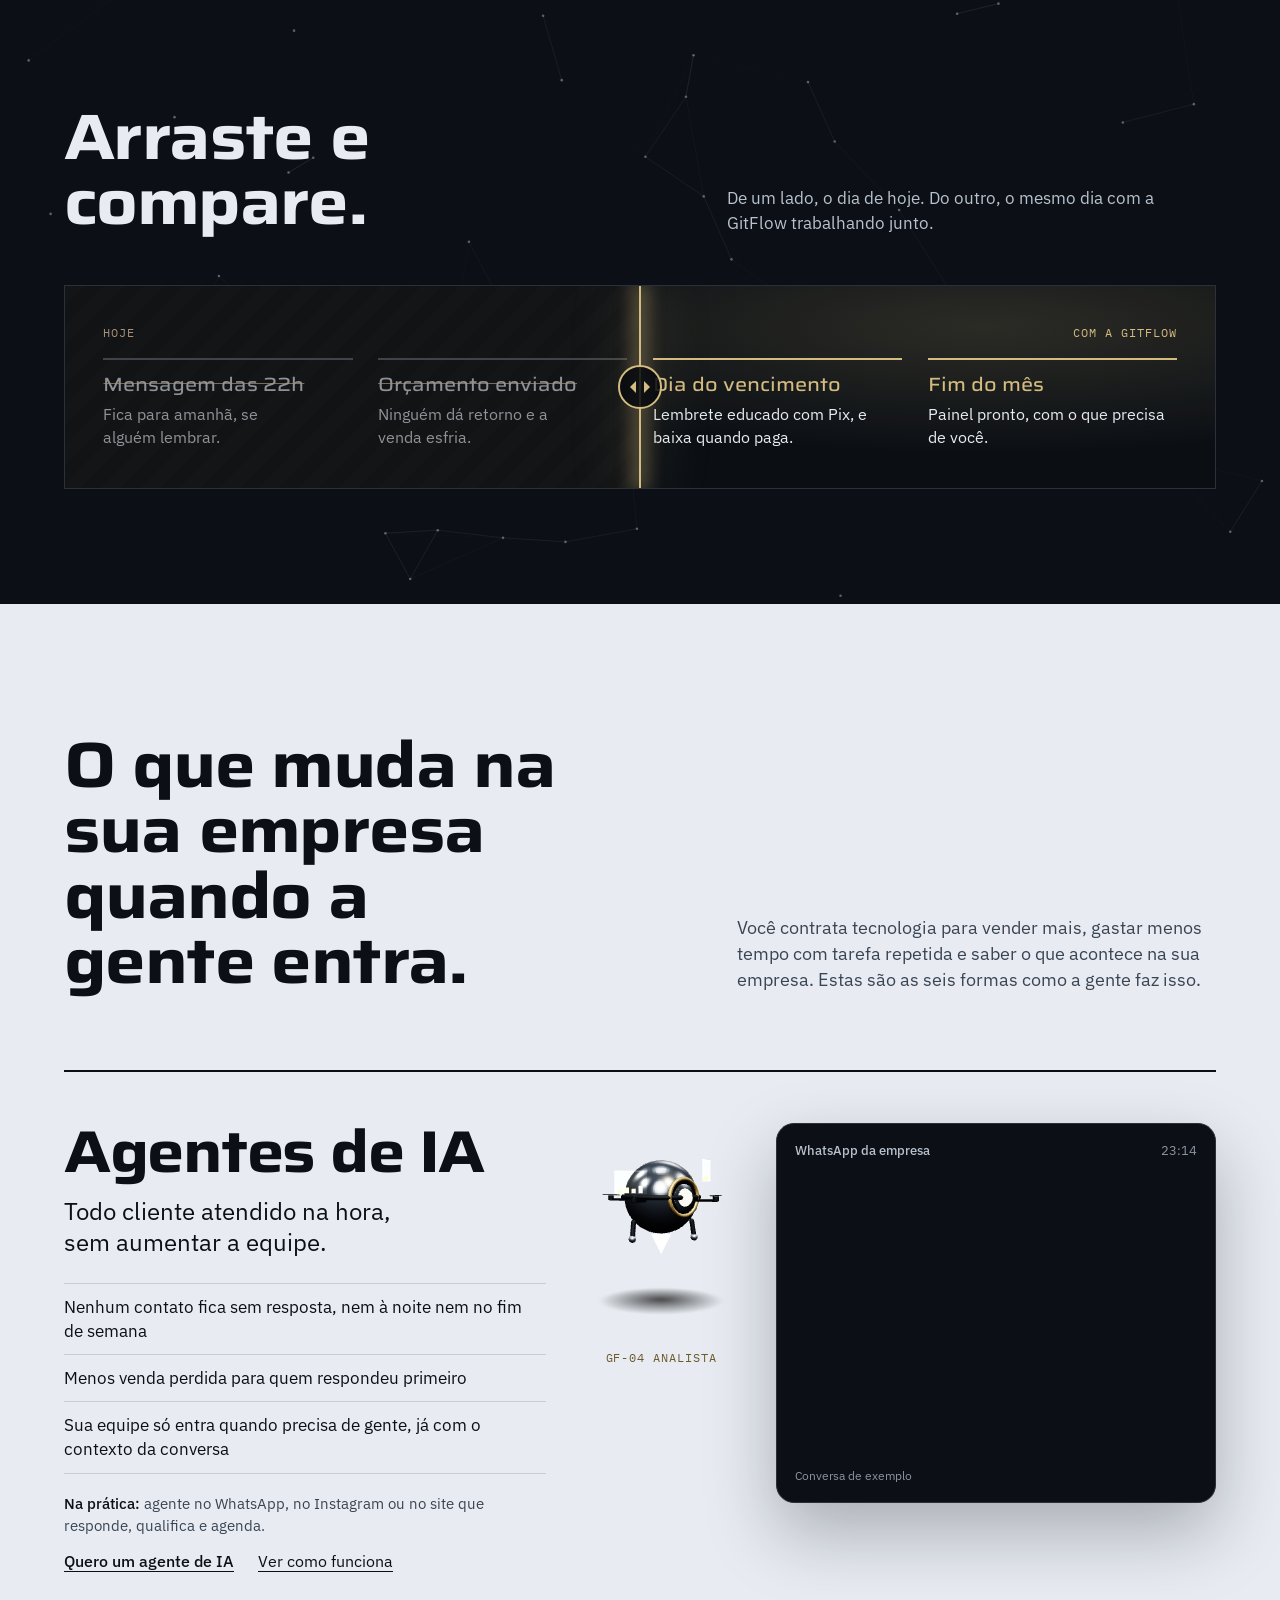
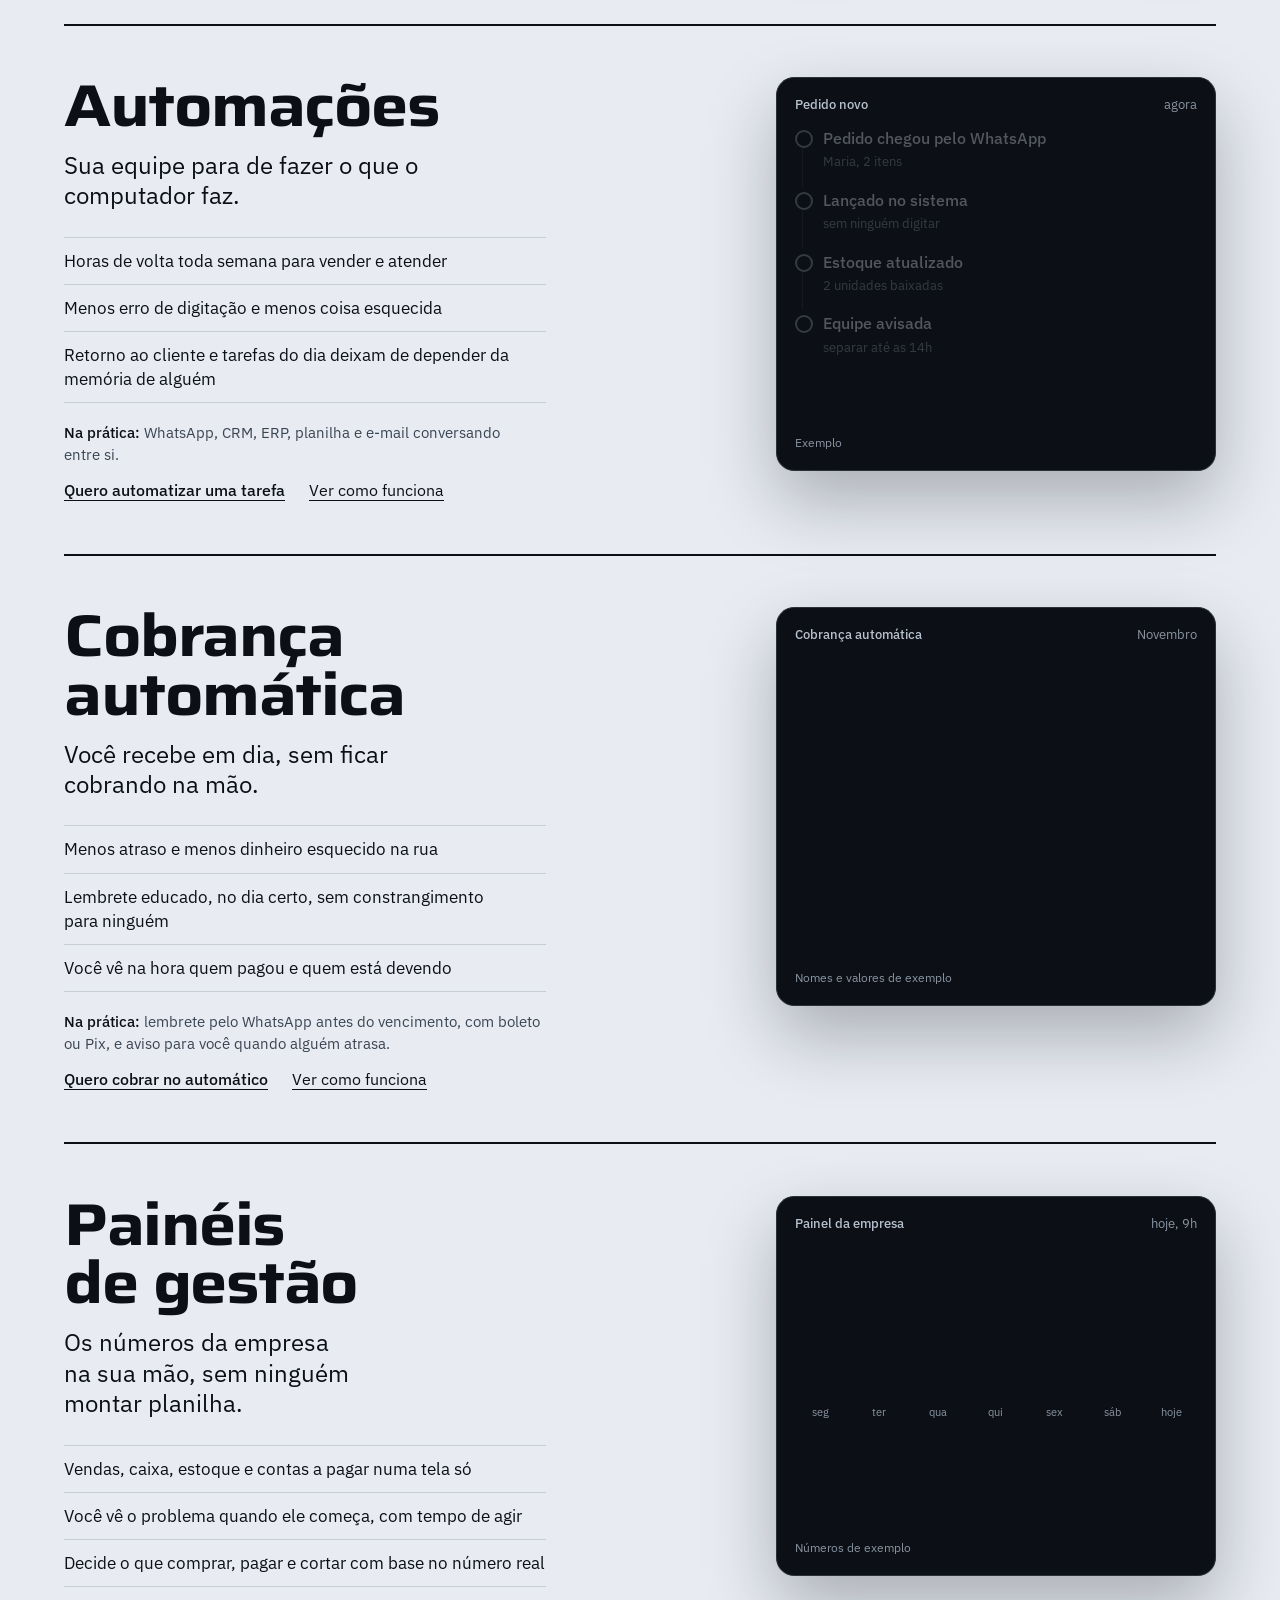
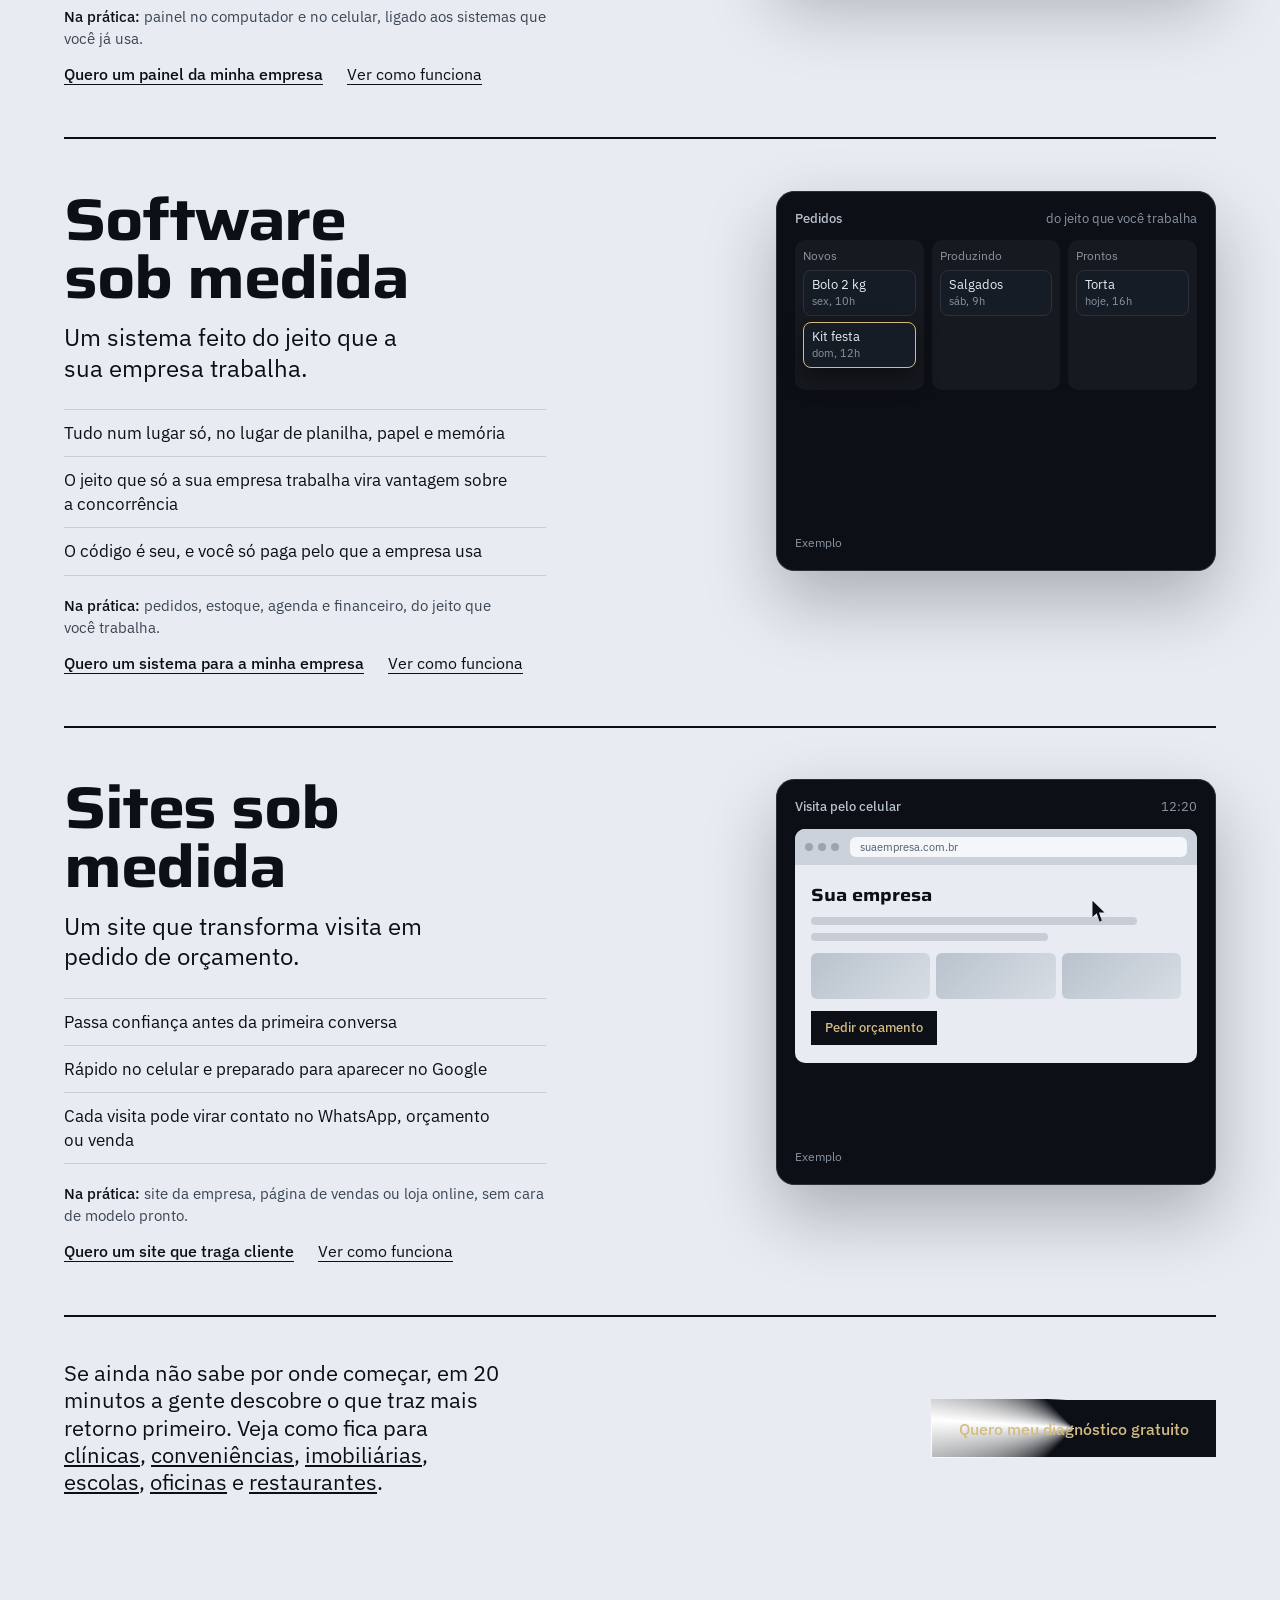
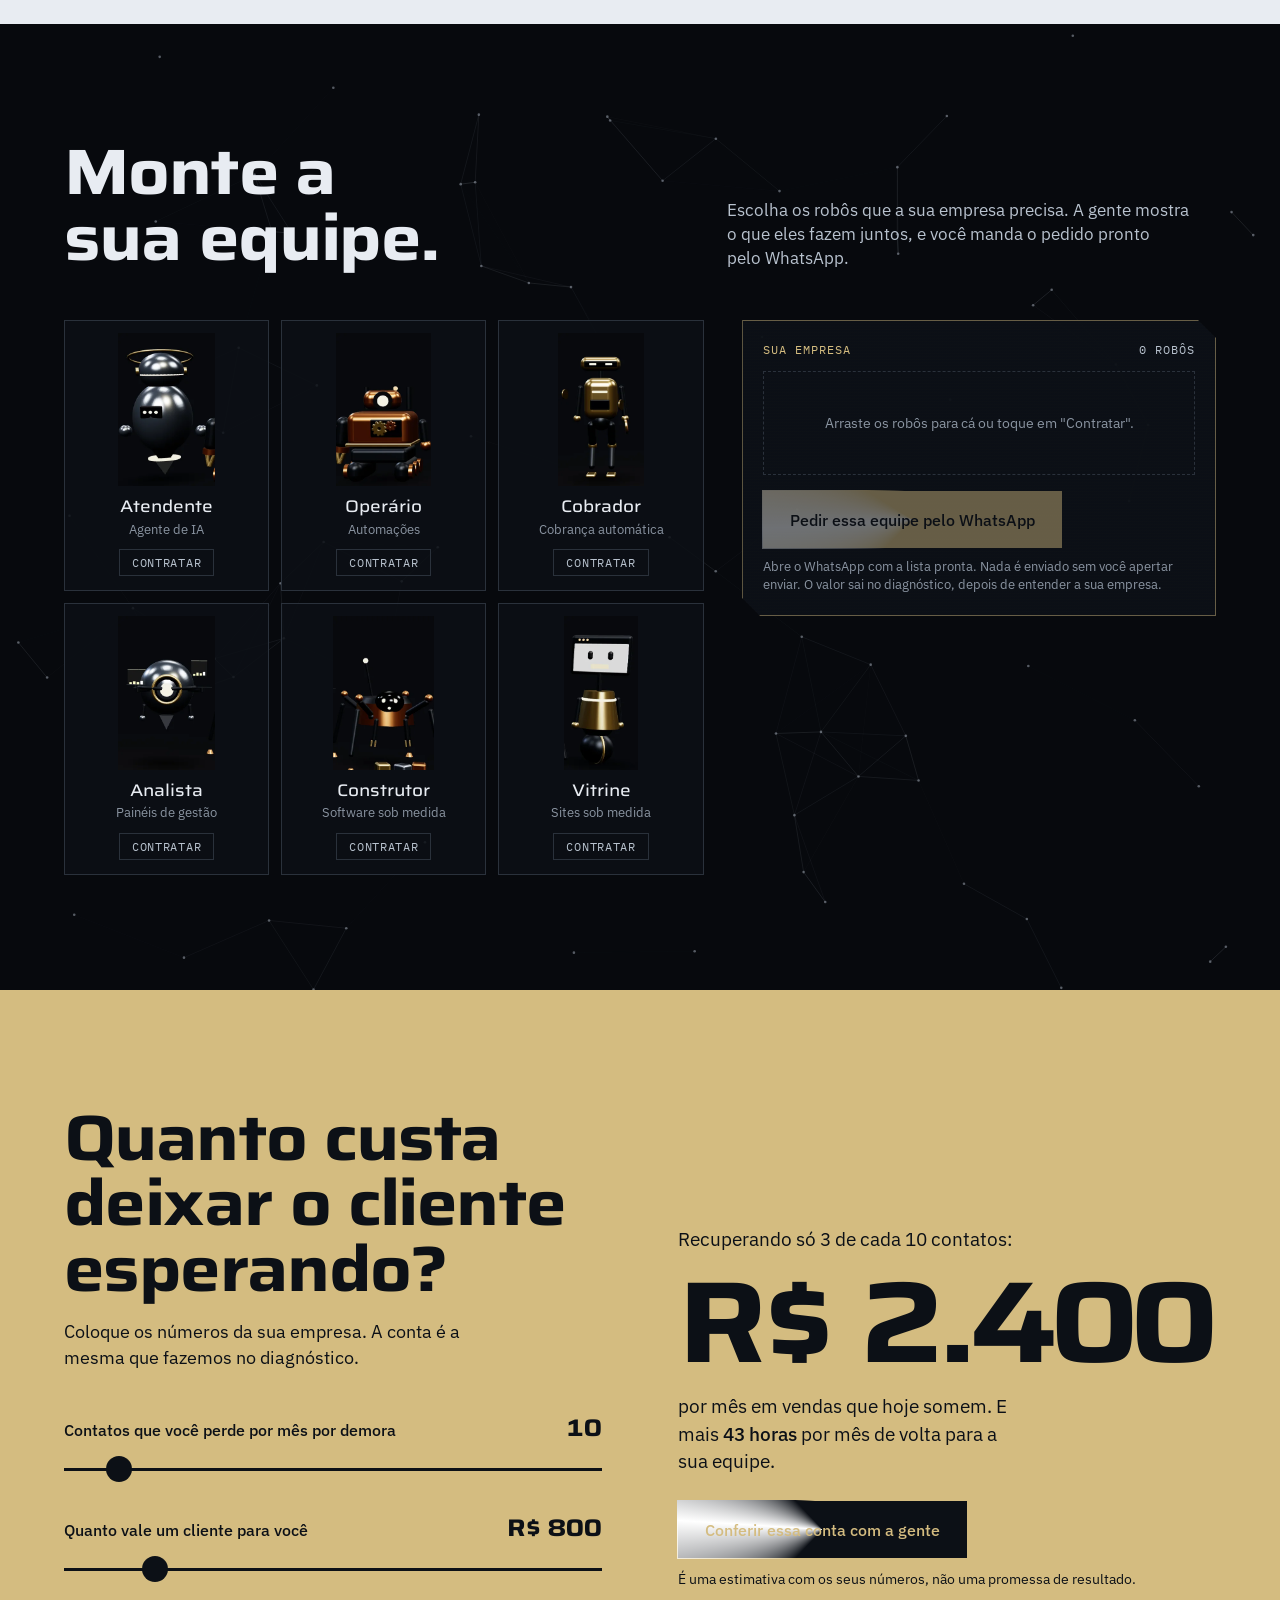
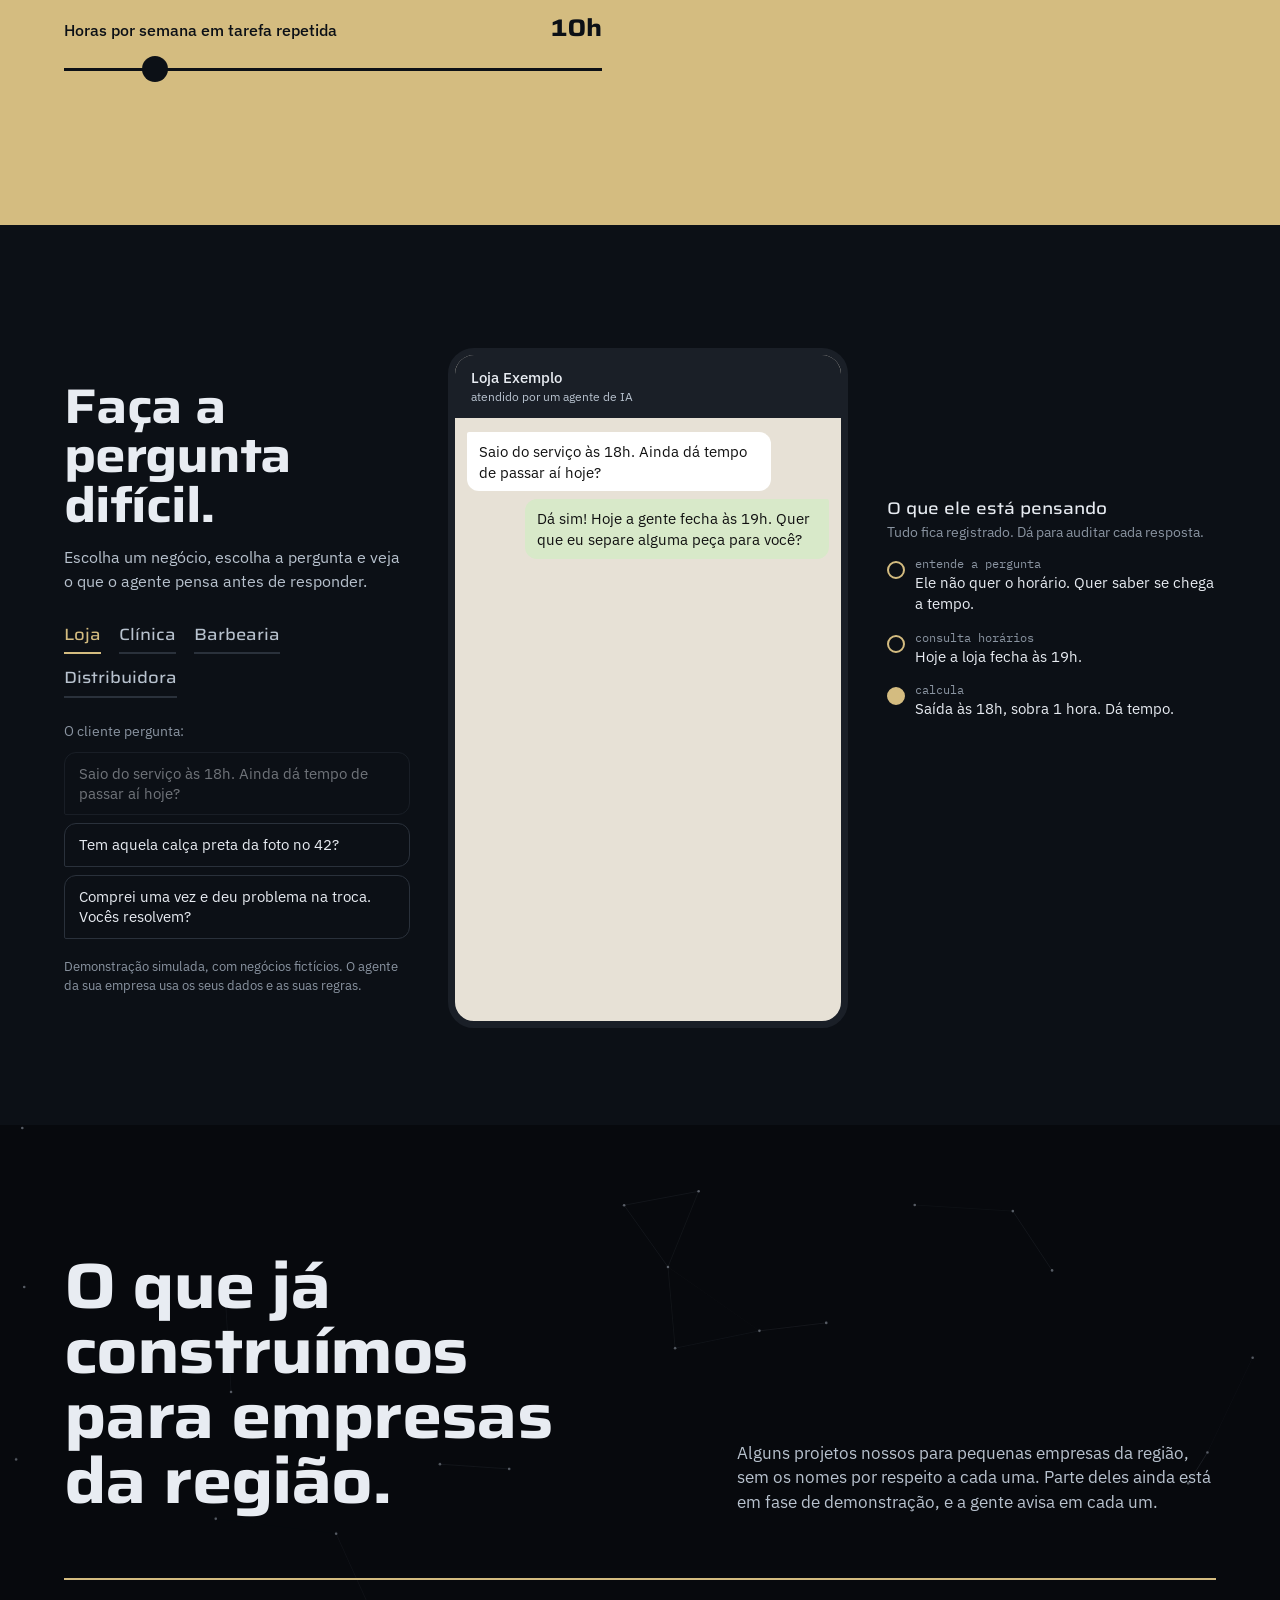
==== commit 437e67d6: "Merge pull request #19 from dfrafinha8-gif/publica/monte-mais-acima Publica o Monte sua equipe logo " ====
--- a/index.html
+++ b/index.html
@@ -587,7 +587,7 @@
   <script src="assets/js/ao-vivo.js?v=f2100248e8" defer></script>
   <script src="assets/js/materia.js?v=8a1abeb7b6" defer></script>
   <script src="assets/js/demos.js?v=25cef8f12f" defer></script>
-  <script src="assets/js/equipe.js?v=b8479b27e5" type="module"></script>
+  <script src="assets/js/equipe.js?v=57f5278483" type="module"></script>
   <script src="assets/js/futuro.js?v=5034dfb5b2" defer></script>
   <script src="assets/js/monte.js?v=d20aa664c7" defer></script>
 </body>
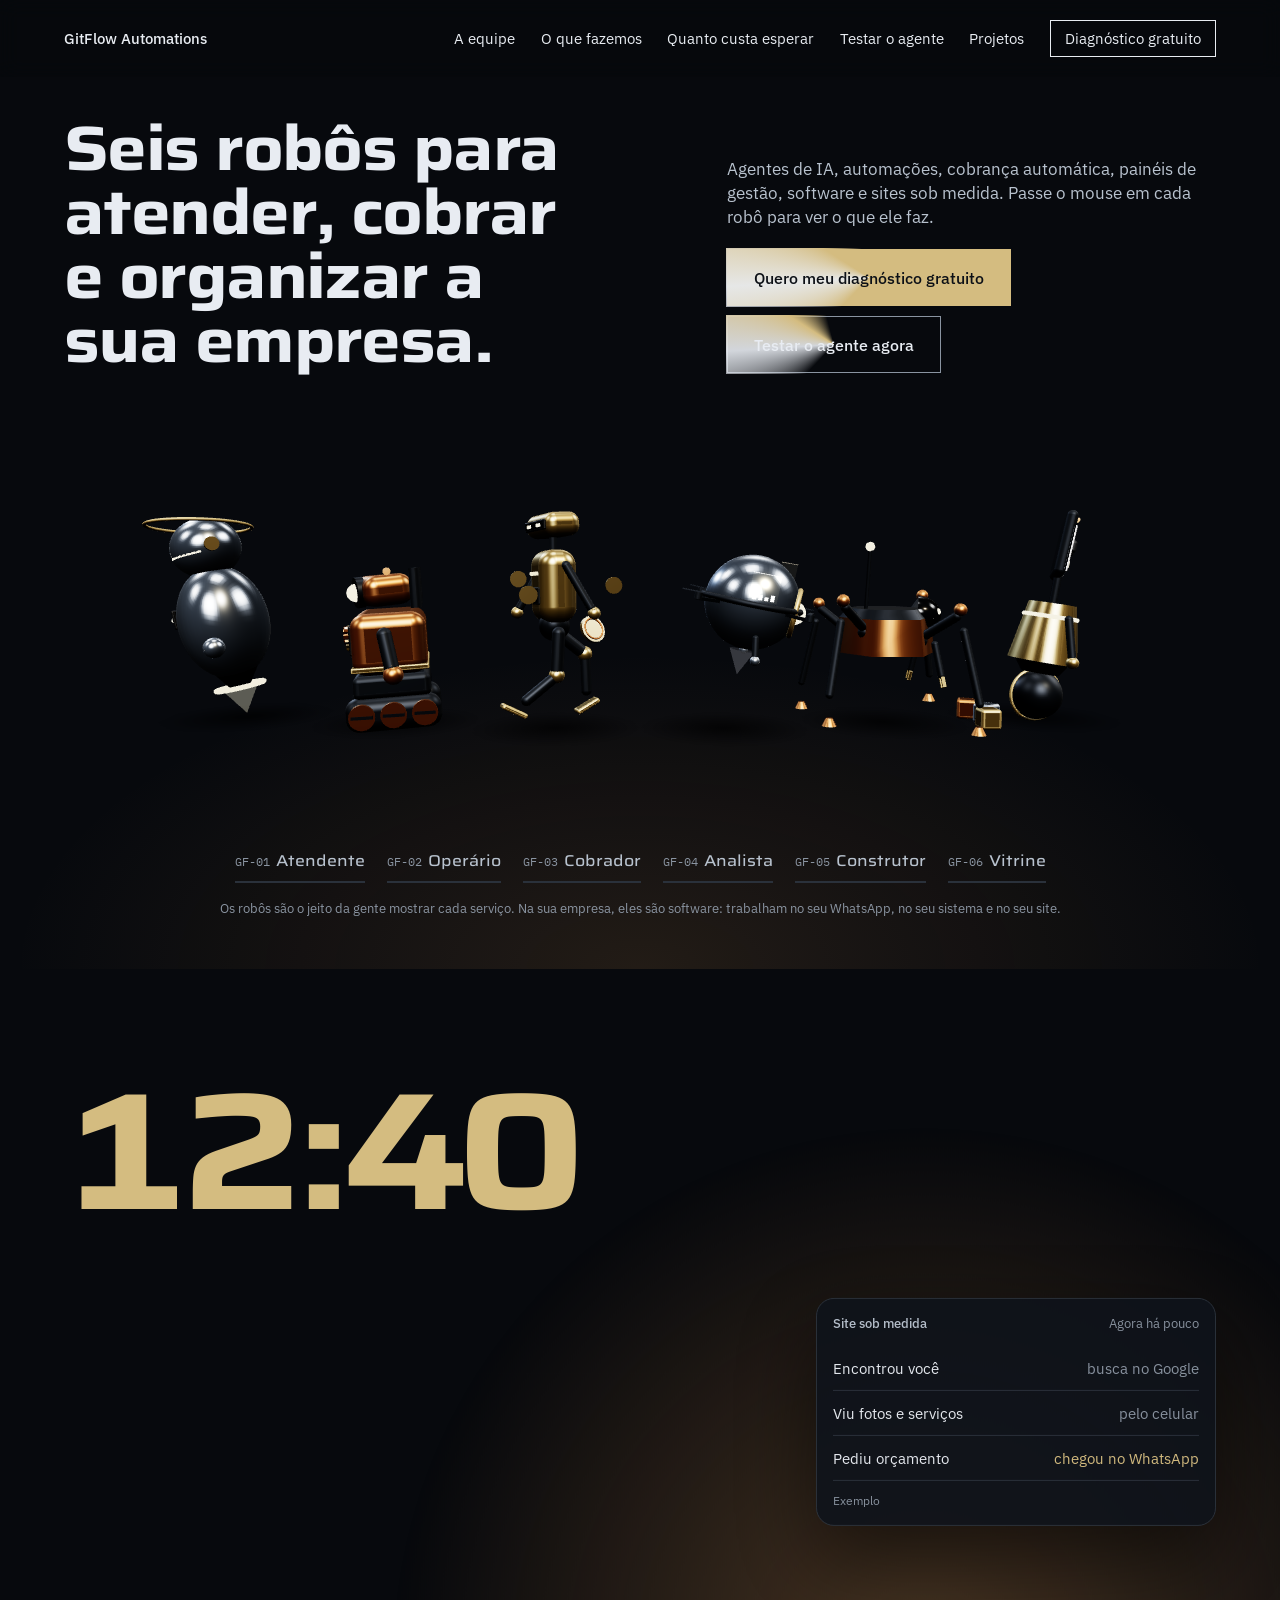
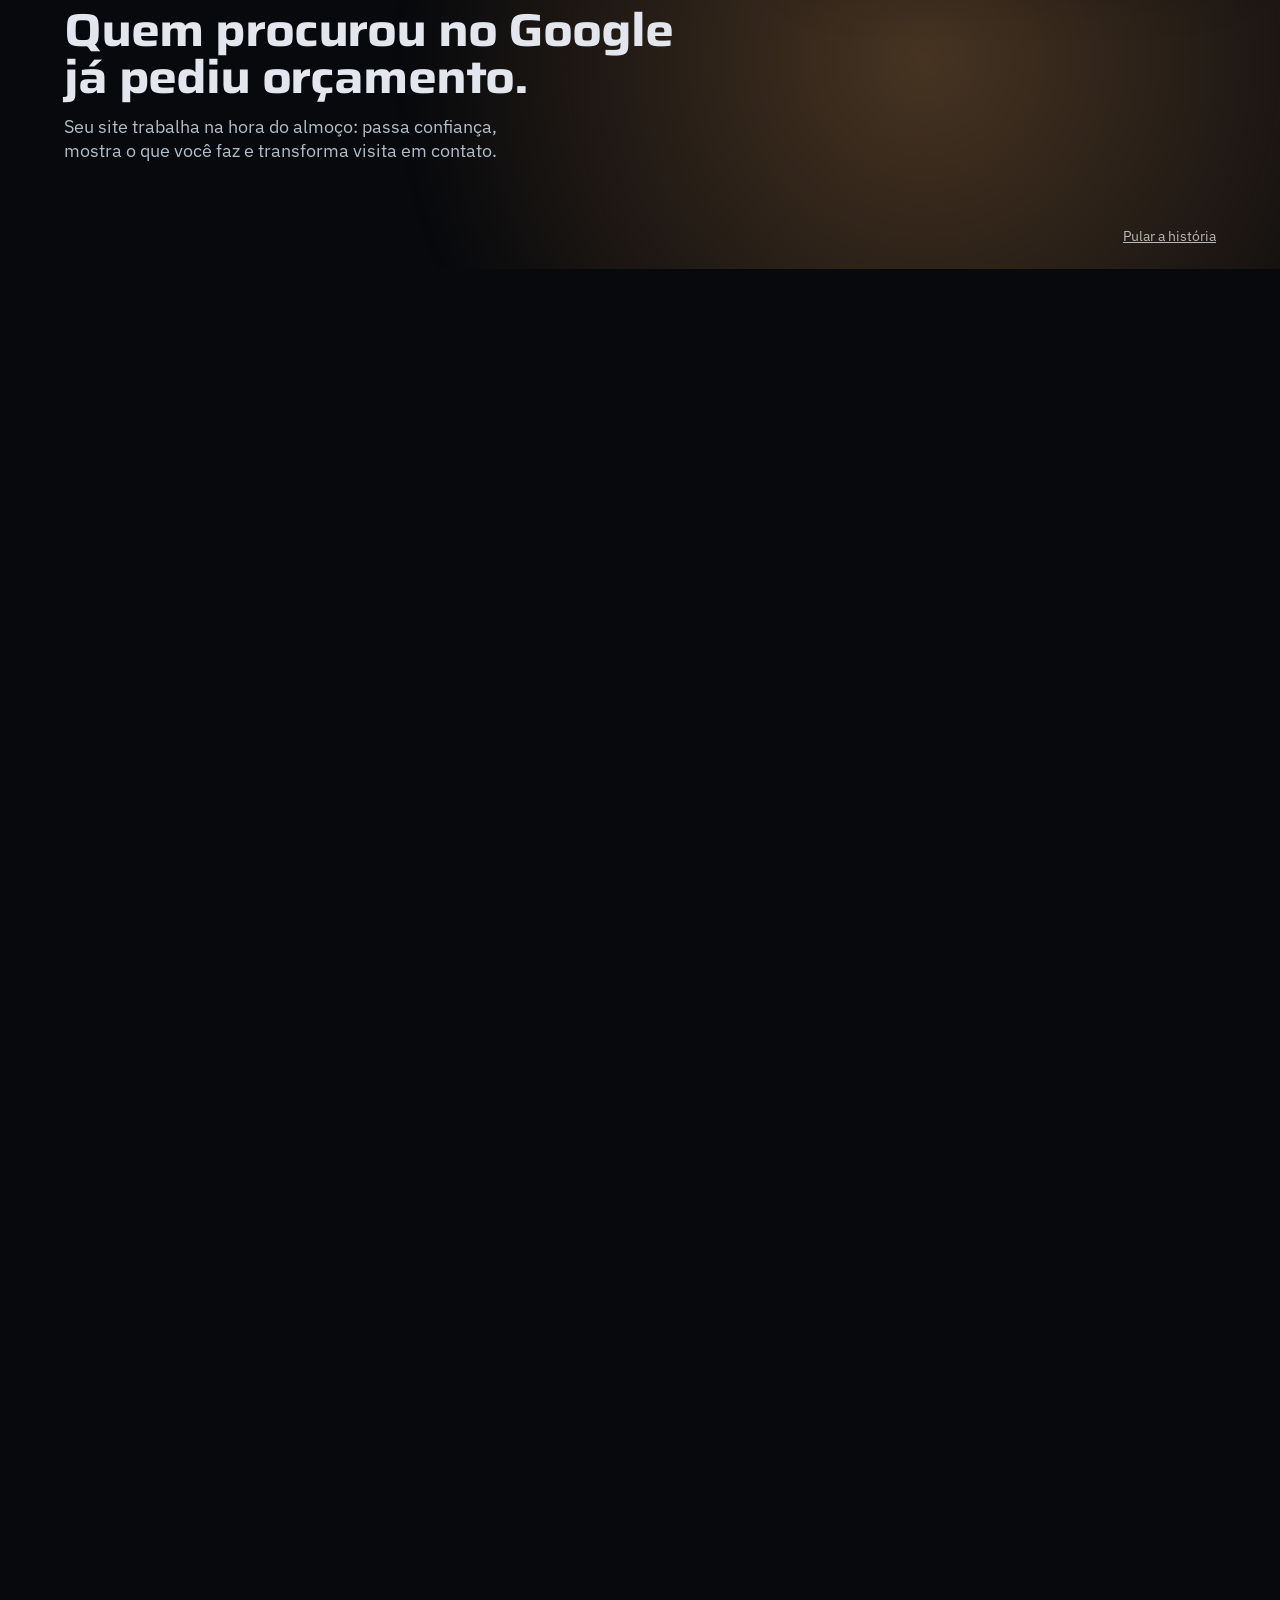
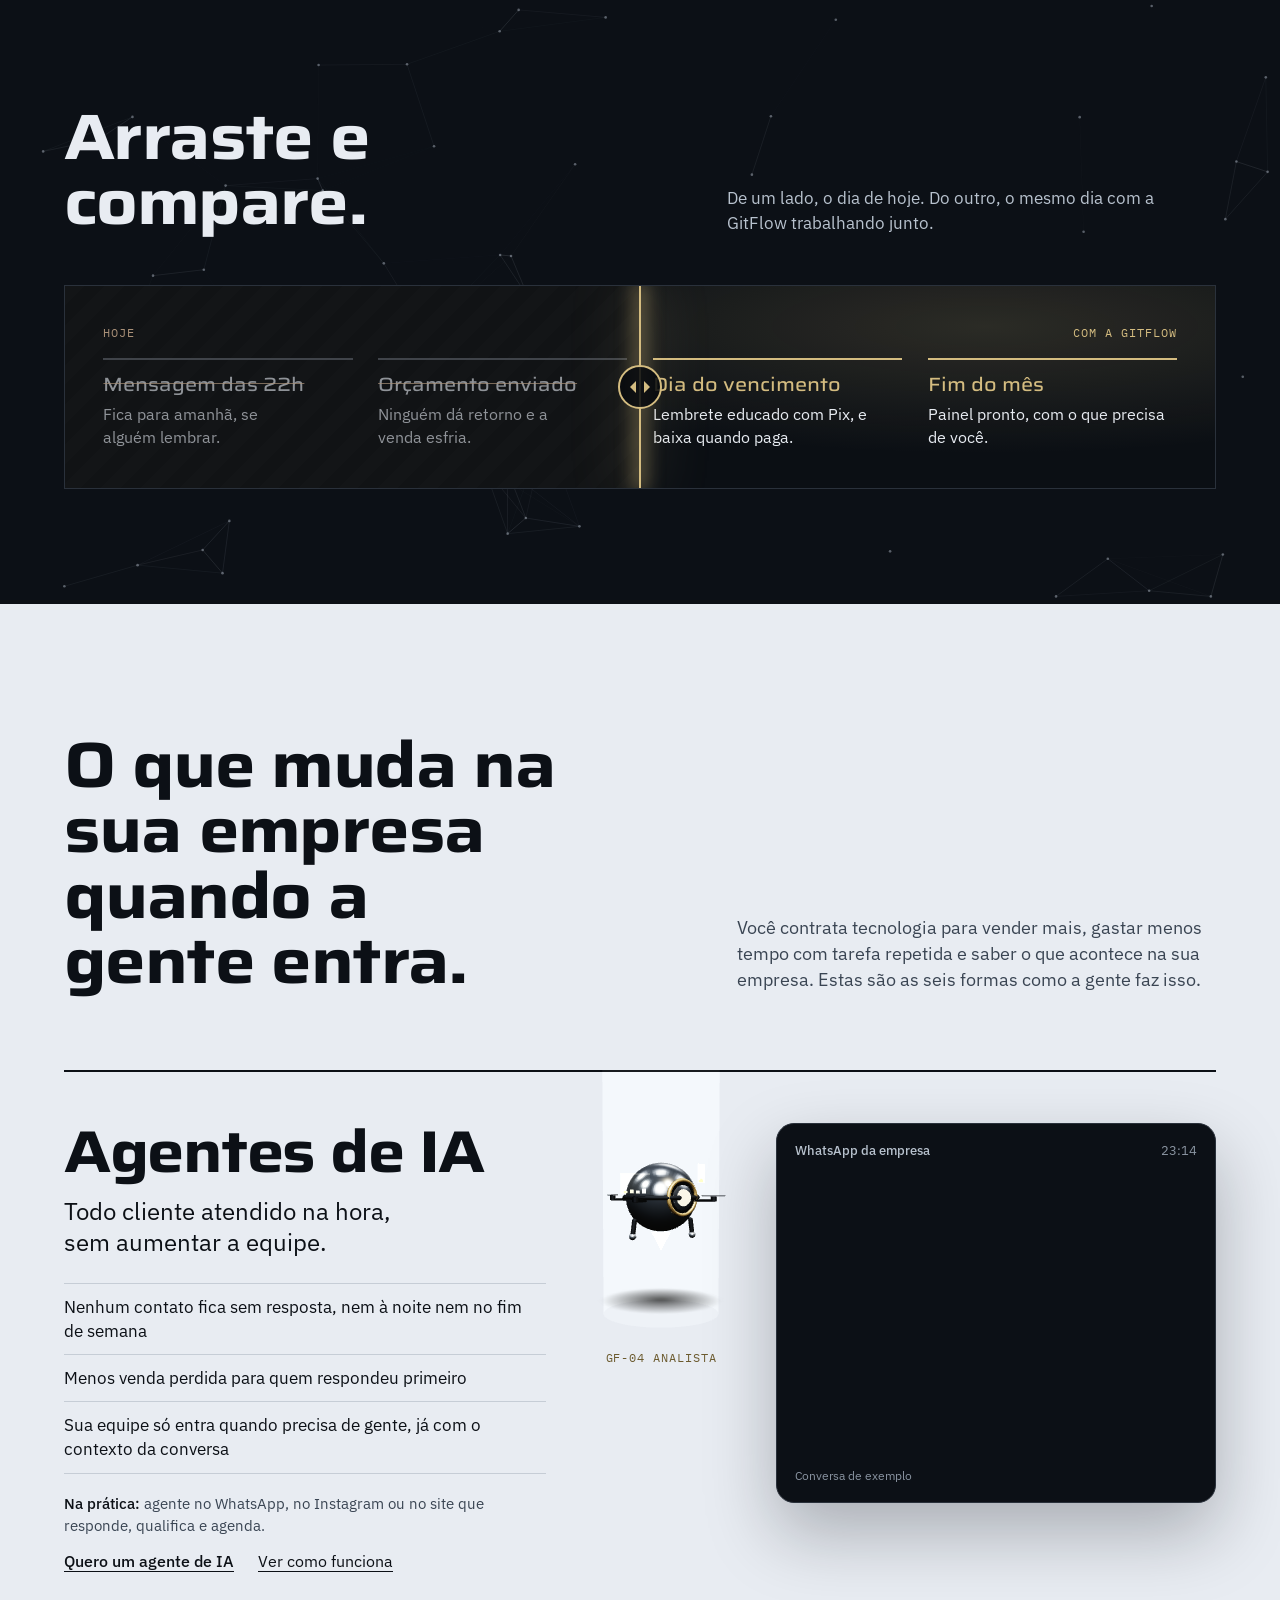
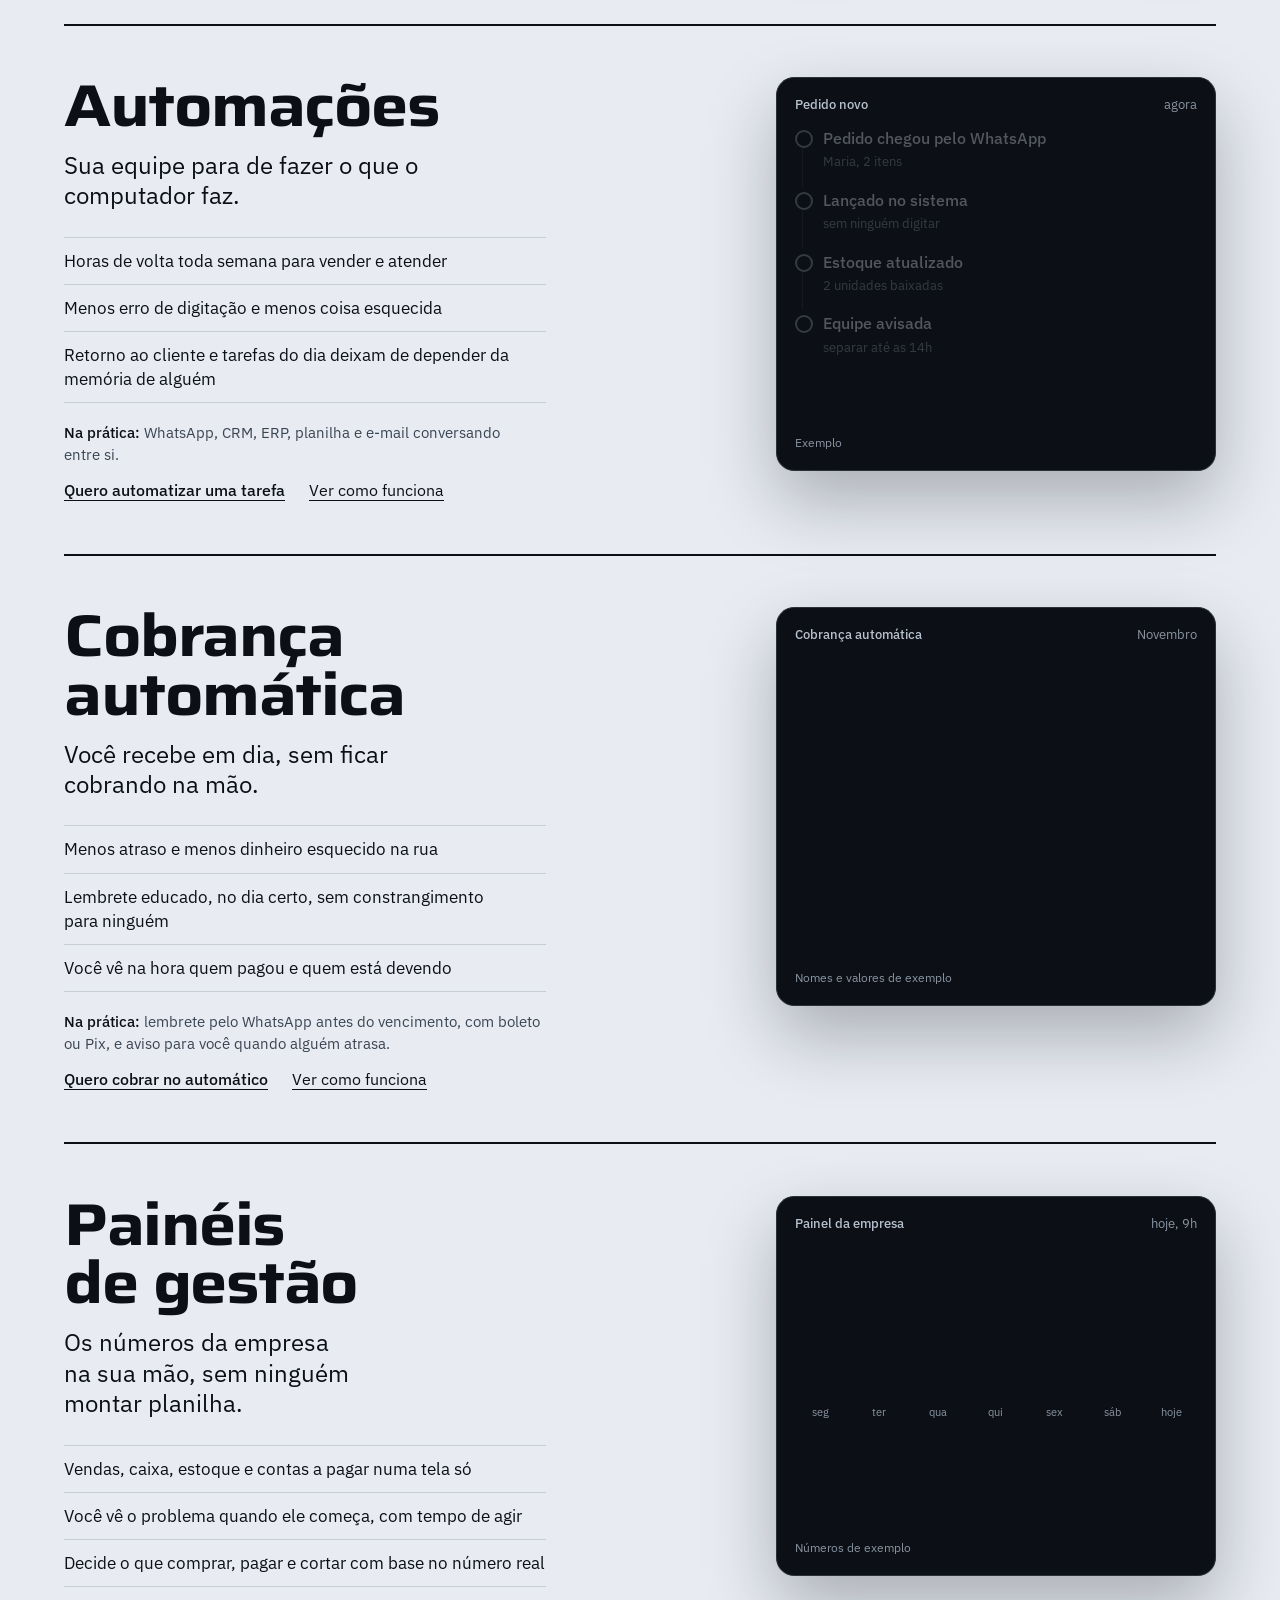
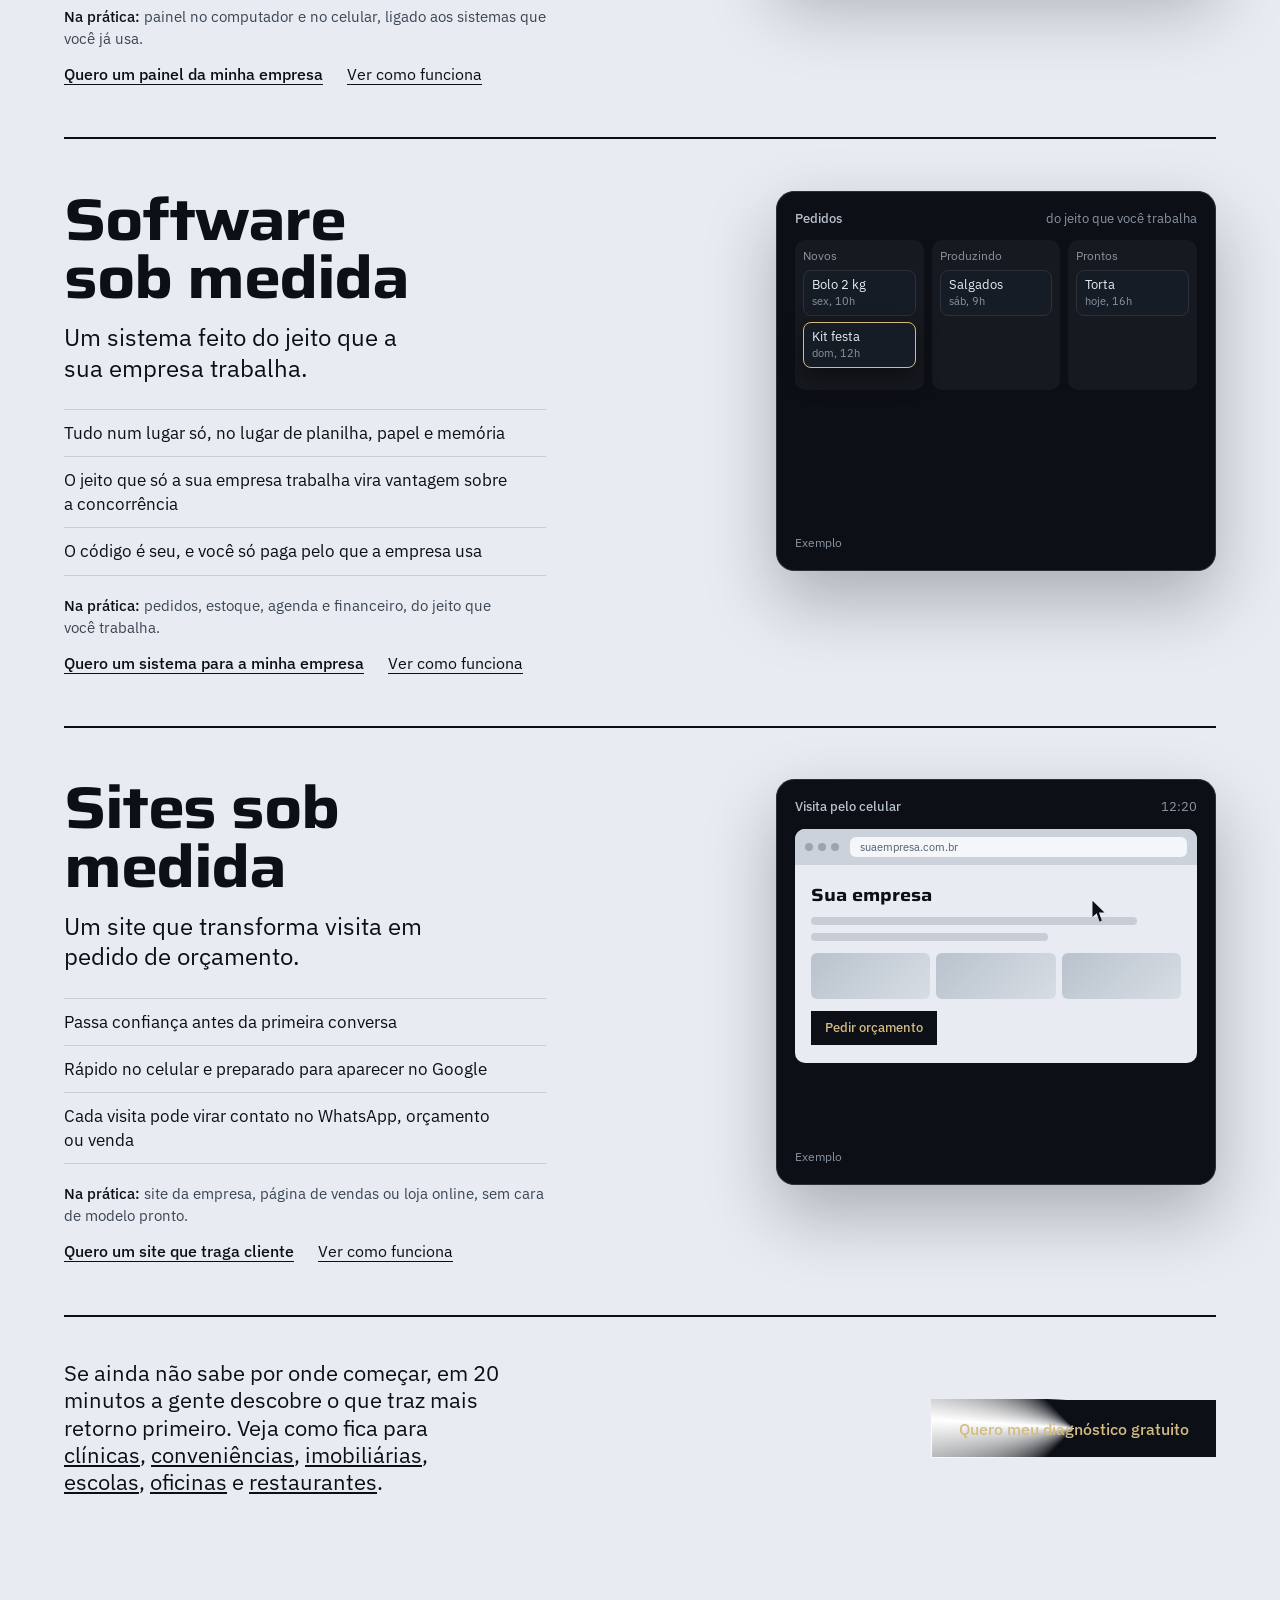
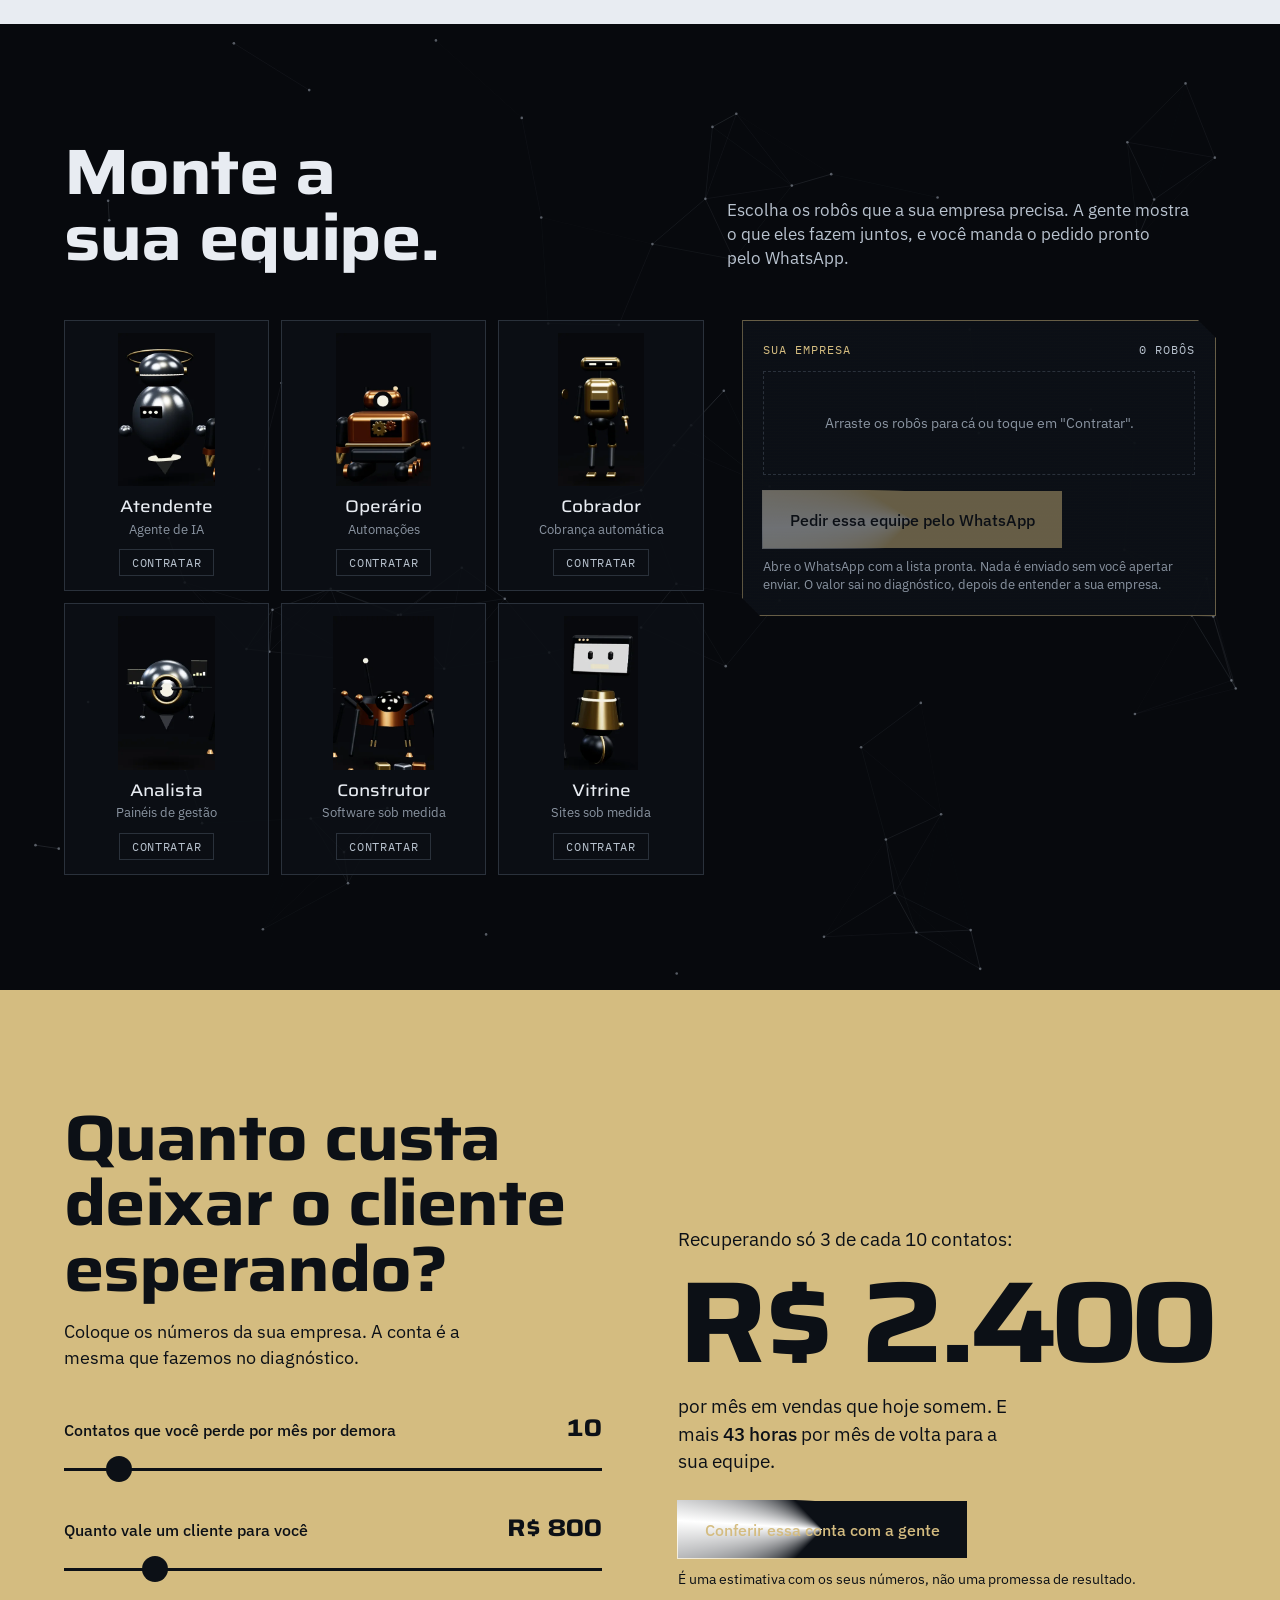
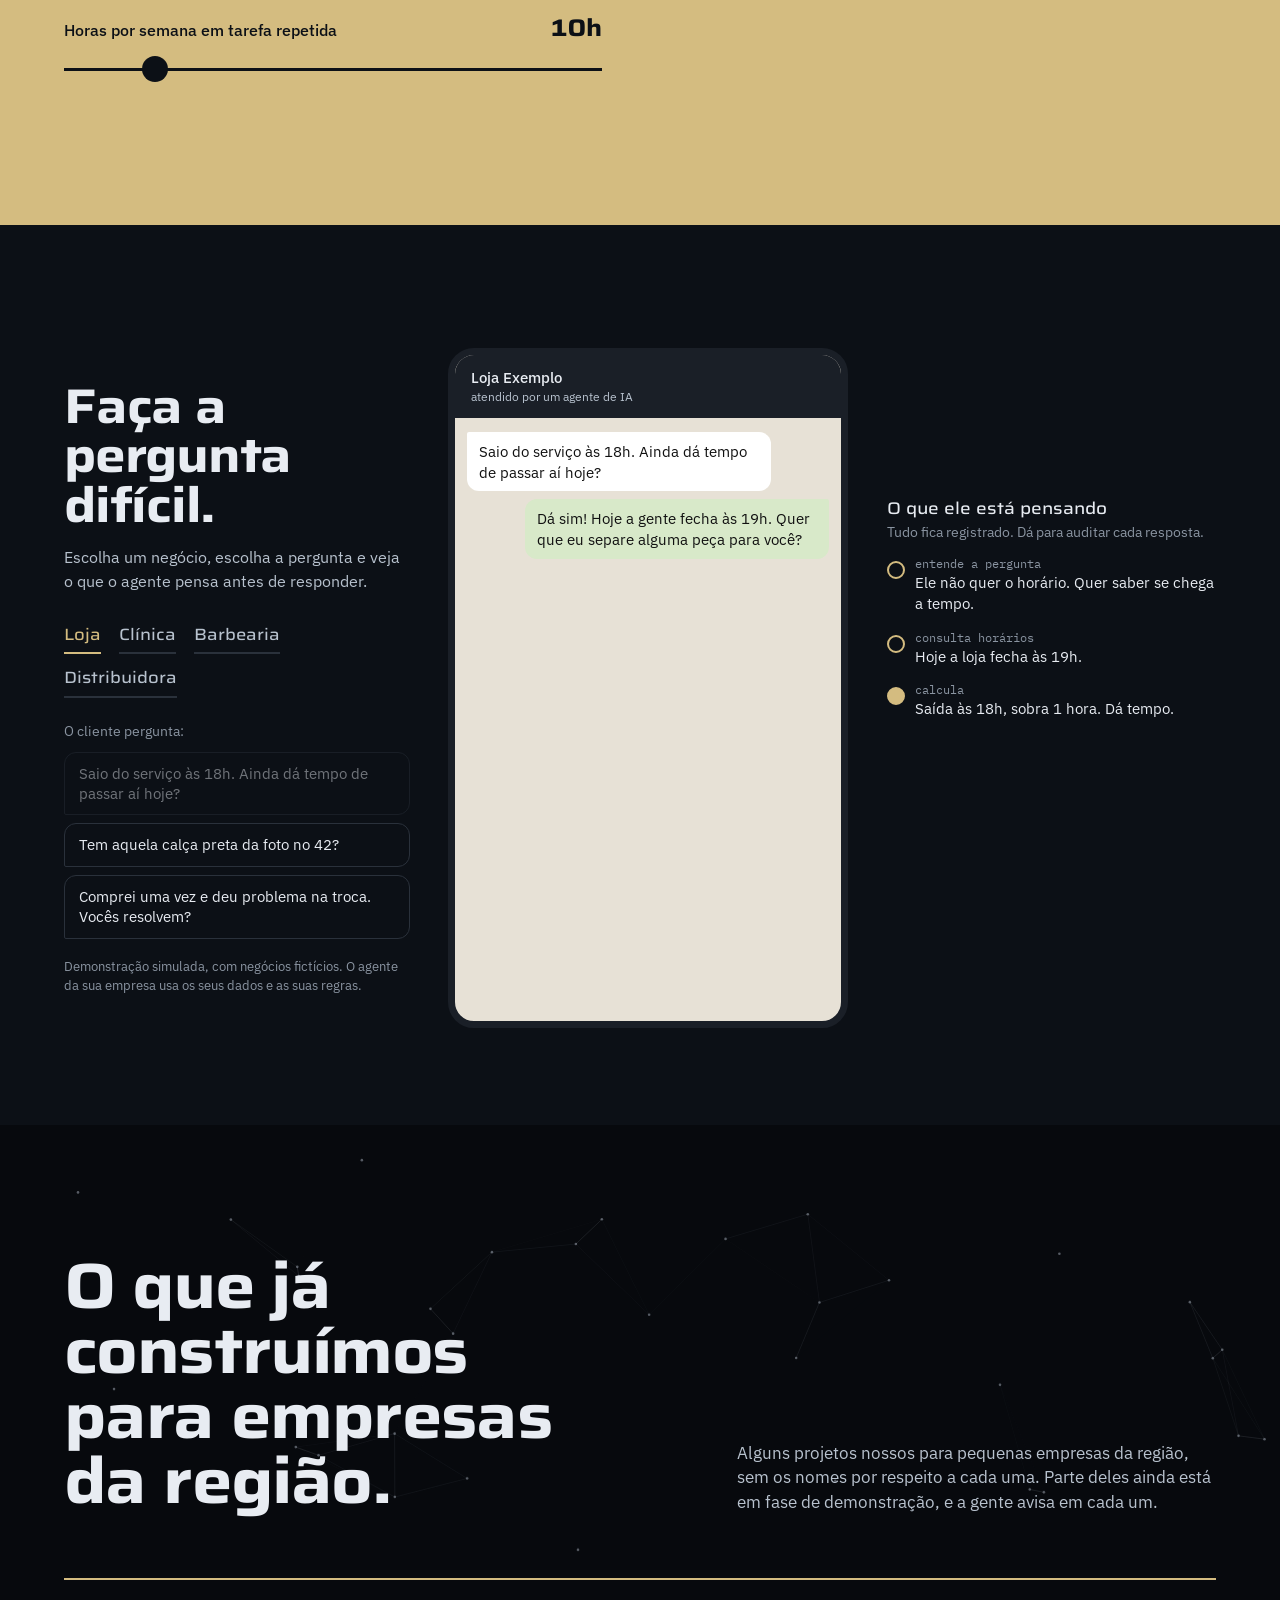
==== commit 4bc4831e: "Merge pull request #20 from dfrafinha8-gif/publica/robos-novos Publica os robôs redesenhados" ====
--- a/index.html
+++ b/index.html
@@ -587,7 +587,7 @@
   <script src="assets/js/ao-vivo.js?v=f2100248e8" defer></script>
   <script src="assets/js/materia.js?v=8a1abeb7b6" defer></script>
   <script src="assets/js/demos.js?v=25cef8f12f" defer></script>
-  <script src="assets/js/equipe.js?v=57f5278483" type="module"></script>
+  <script src="assets/js/equipe.js?v=b8479b27e5" type="module"></script>
   <script src="assets/js/futuro.js?v=5034dfb5b2" defer></script>
   <script src="assets/js/monte.js?v=d20aa664c7" defer></script>
 </body>
